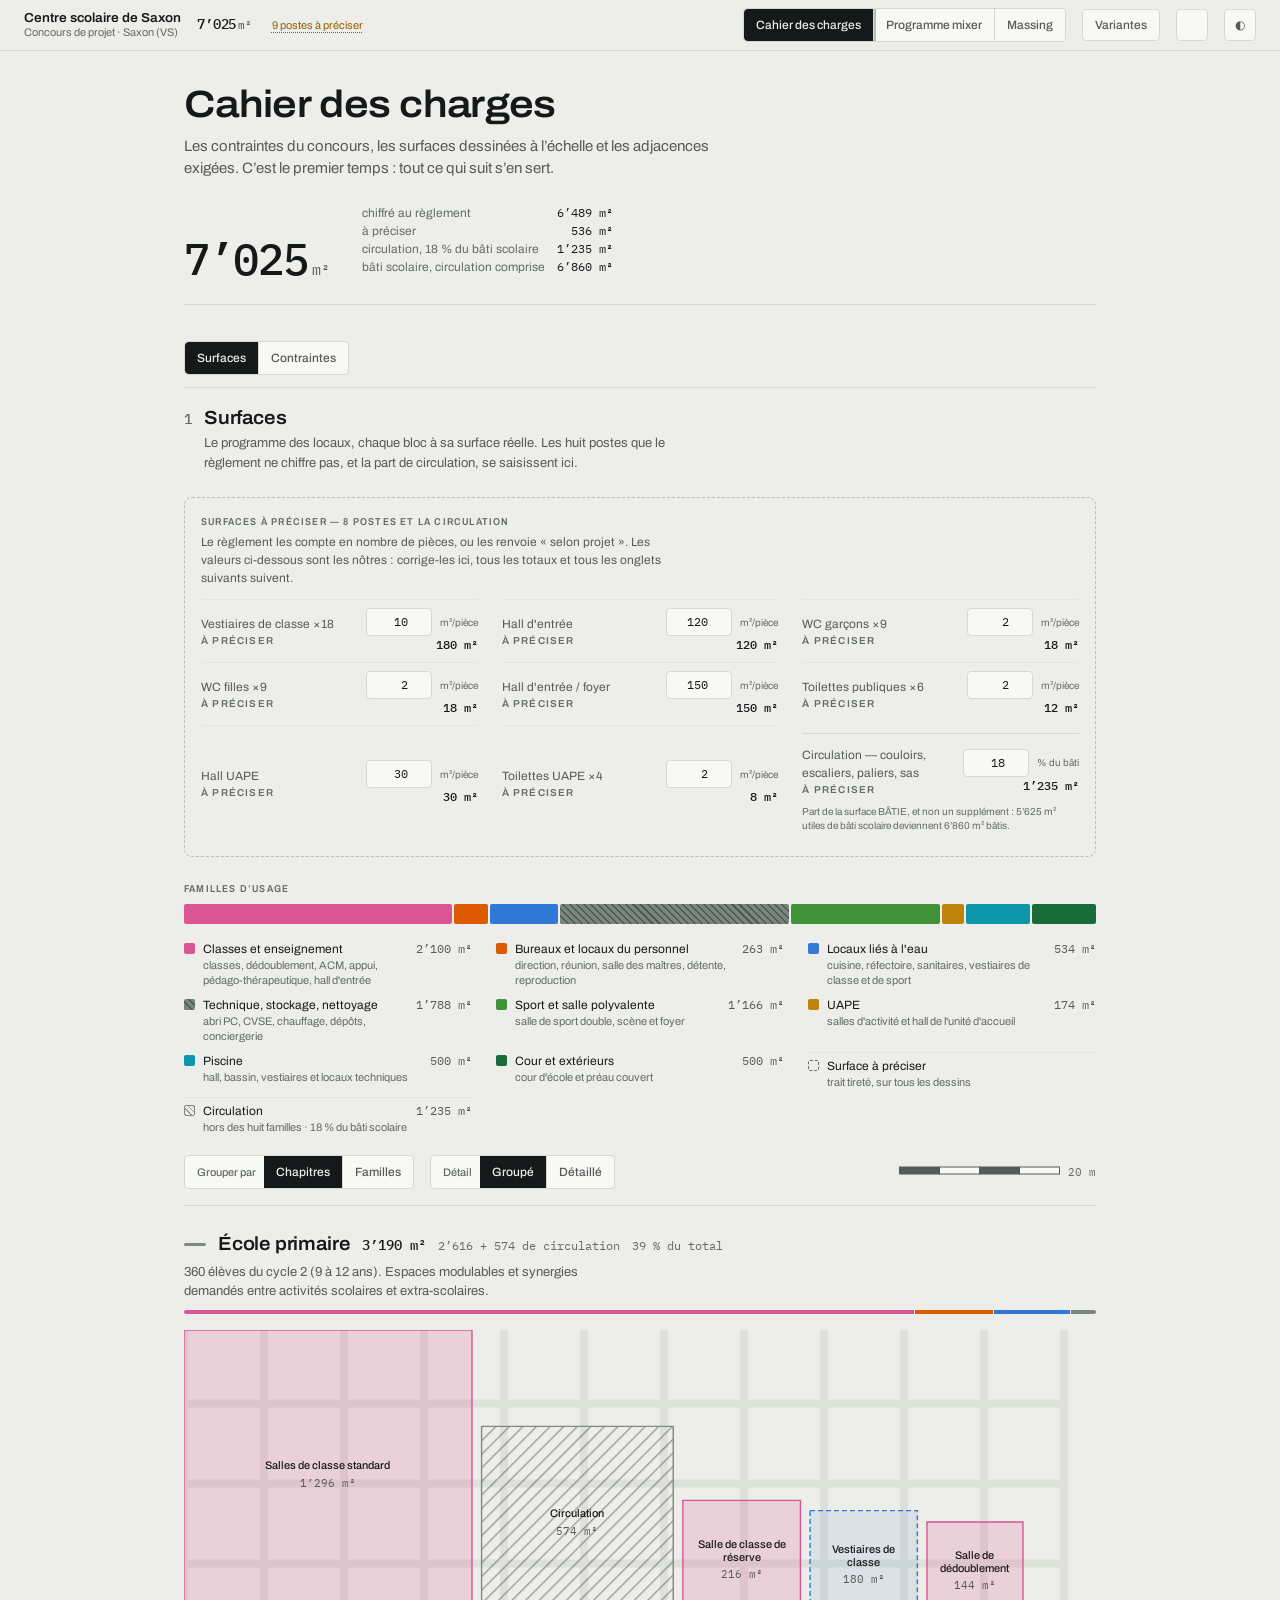
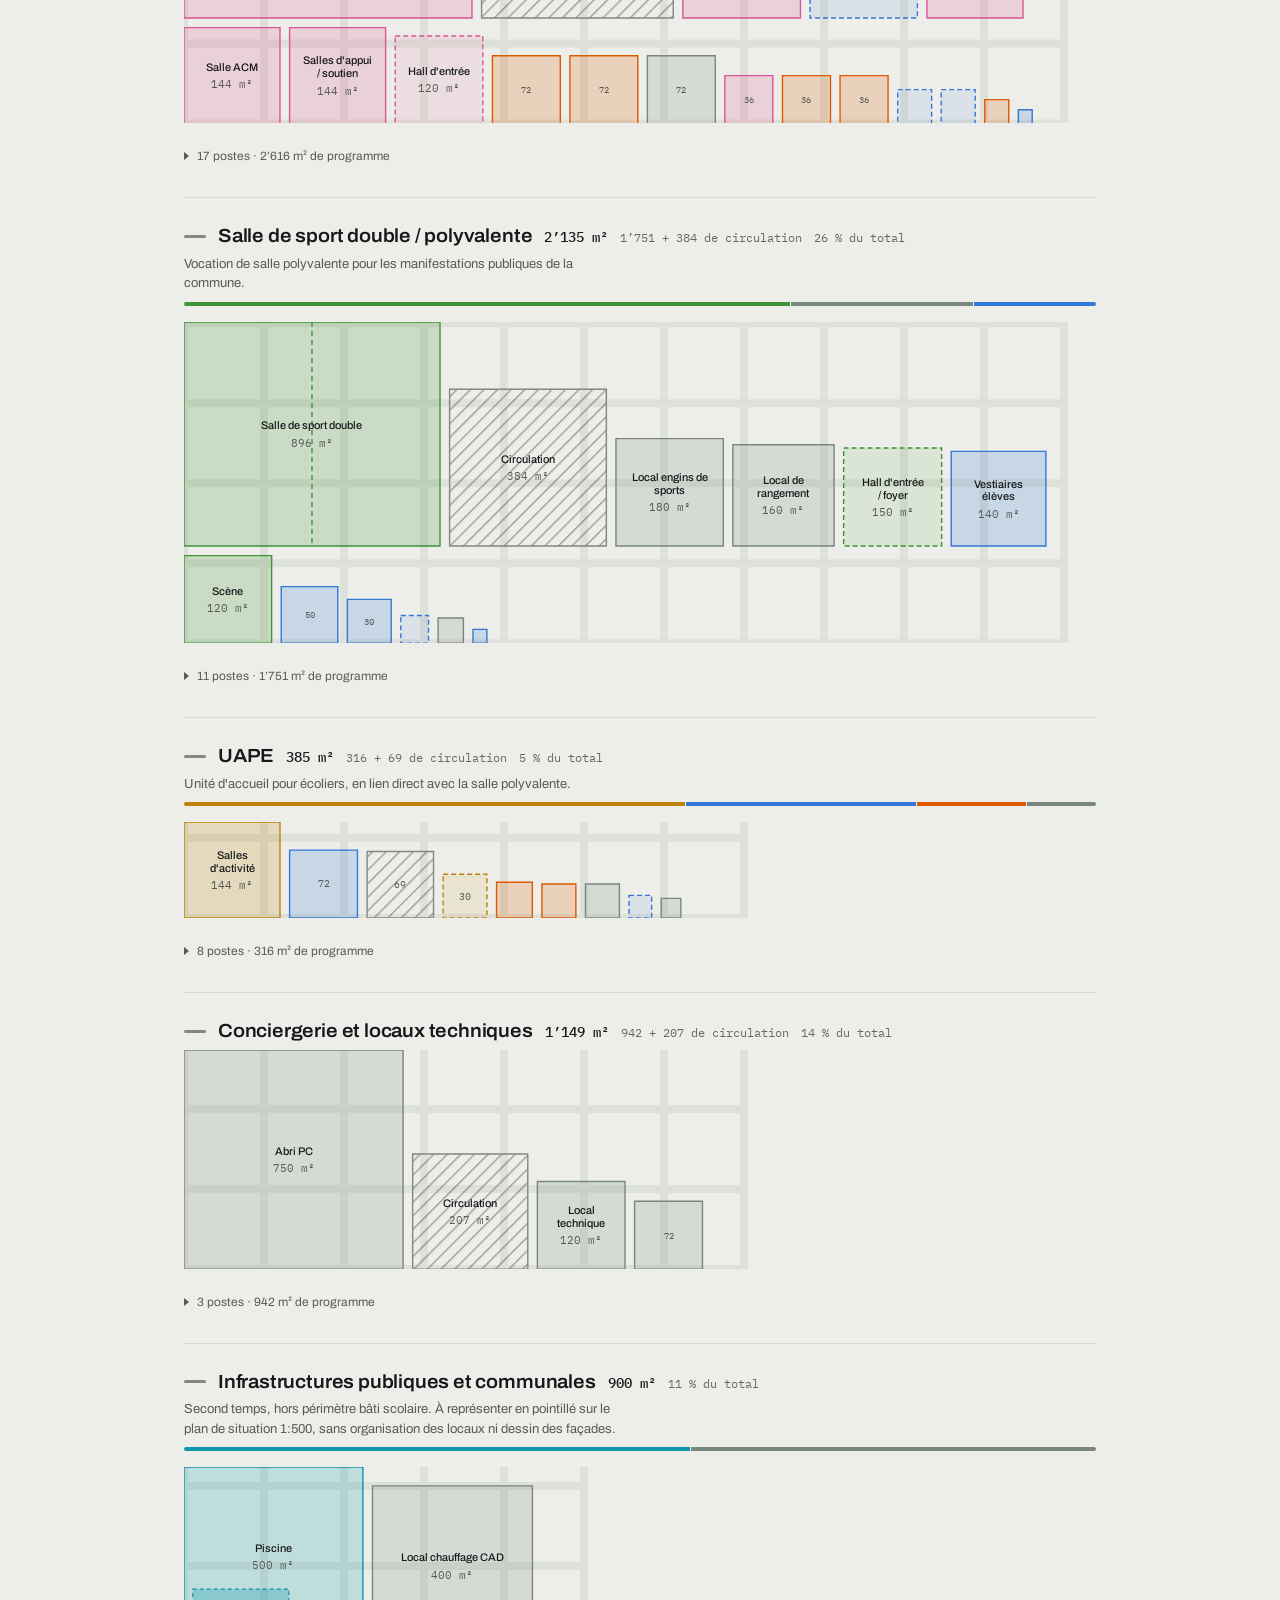
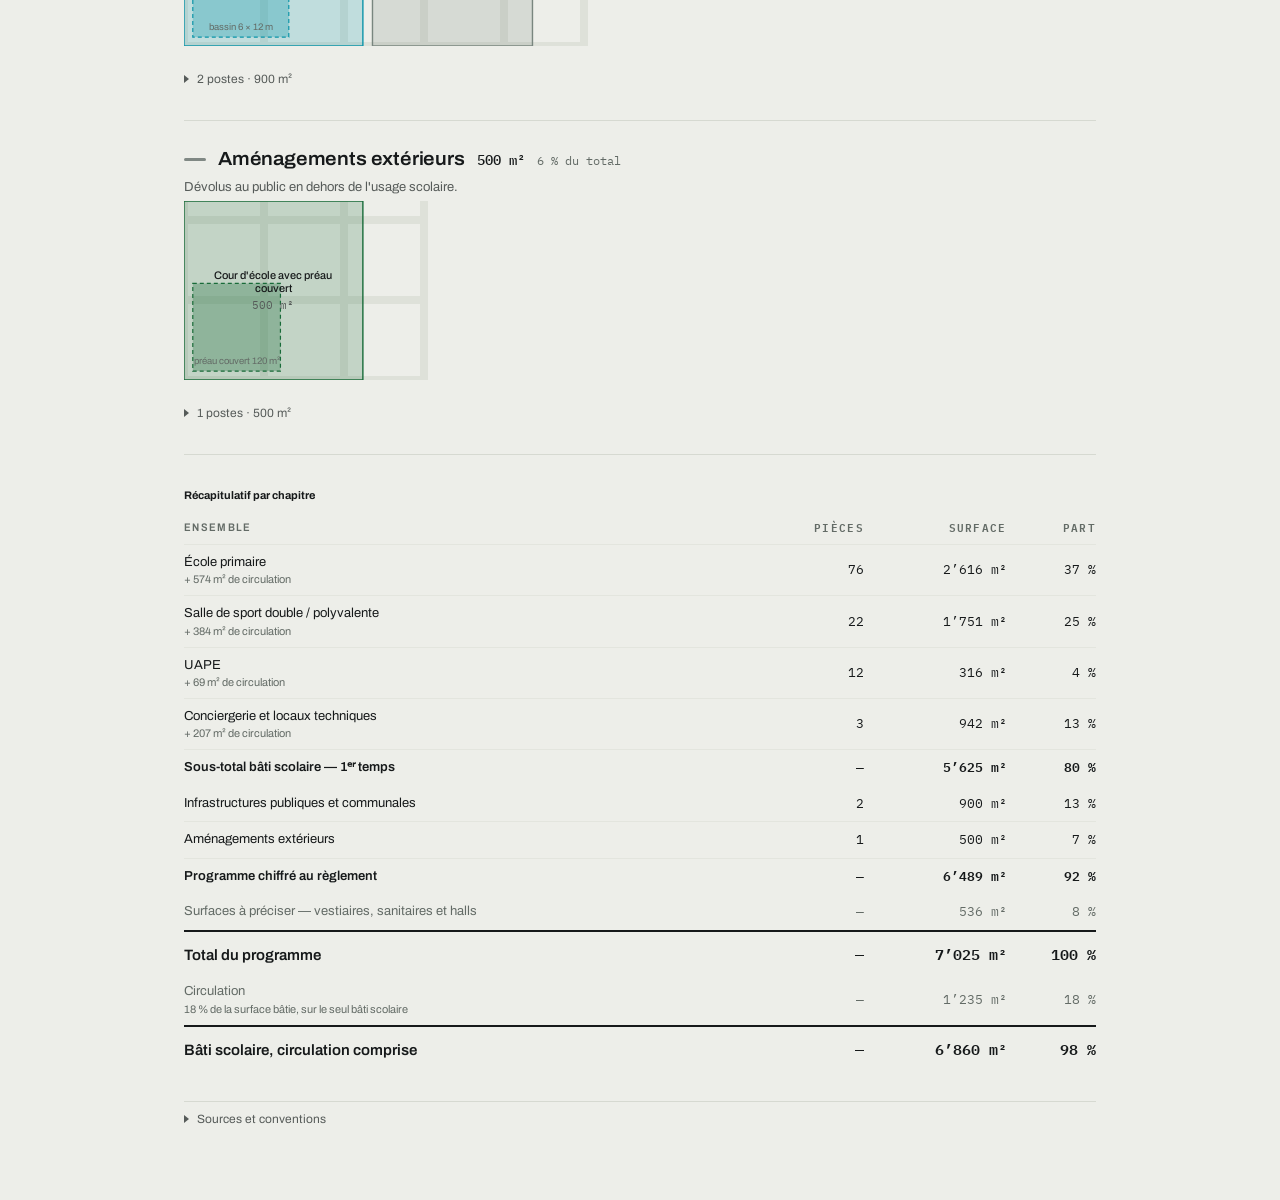
==== index.html @ 93efb471 "Profil, groupes multiples, et des cartes qui tiennent dans l'écran UN BADGE POUR LE COMPTE, à côté d" ====
<!doctype html>
<html lang="fr">
<head>
<meta charset="utf-8">
<meta name="viewport" content="width=device-width,initial-scale=1,viewport-fit=cover">
<title>Saxon — programme et répartition</title>
<link rel="preconnect" href="https://fonts.gstatic.com" crossorigin>
<link rel="stylesheet" href="https://fonts.googleapis.com/css2?family=Archivo:wdth,wght@62..125,400..700&family=IBM+Plex+Mono:wght@400;500&display=swap">
<link rel="stylesheet" href="styles/tokens.css">
<link rel="stylesheet" href="styles/base.css">
<link rel="stylesheet" href="styles/appbar.css">
<link rel="stylesheet" href="styles/controls.css">
<link rel="stylesheet" href="styles/program.css">
<link rel="stylesheet" href="styles/schema.css">
<link rel="stylesheet" href="styles/mixer.css">
<link rel="stylesheet" href="styles/massing.css">
<link rel="stylesheet" href="styles/doctrine.css">
<link rel="stylesheet" href="styles/variantes.css">
</head>
<body>
<a class="skip" href="#panels">Aller au contenu</a>

<!-- Chrome permanent : trois zones et rien d'autre. Tout le contenu éditorial
     (chapô, chiffre-clé, surfaces à préciser, légende, sources) est descendu
     dans l'onglet Programme, qui est le seul qu'il décrive. Il occupait
     auparavant ~900 px en tête de TOUS les onglets, soit la totalité d'un
     écran de portable : cliquer « Plan » ne montrait pas un pixel de plan. -->
<header class="appbar">
  <a class="appbar__brand" href="#programme">
    <b>Centre scolaire de Saxon</b>
    <span>Concours de projet · Saxon (VS)</span>
  </a>

  <p class="appbar__fig">
    <!-- Le total vivant. L'ancien chiffre-clé affichait 6'489 m², la part
         chiffrée au règlement — pas le total, qui est 7'025 m² et
         n'apparaissait qu'en fin de note, en petit. -->
    <span class="mono" id="barTot"></span>
    <button type="button" class="appbar__est" id="barEst"></button>
  </p>

  <nav class="btn-group appbar__tabs" id="tabs" role="tablist" aria-label="Vues">
    <button class="btn" type="button" id="tabProgramme" role="tab"
            aria-selected="true" aria-controls="panels">Cahier des charges</button>
    <!-- Le filet est la seule marque qui distingue les deux natures :
         à gauche on lit, à droite on compose. -->
    <button class="btn appbar__split" type="button" id="tabMixer" role="tab"
            aria-selected="false" aria-controls="panels" tabindex="-1">Programme mixer</button>
    <button class="btn" type="button" id="tabMassing" role="tab"
            aria-selected="false" aria-controls="panels" tabindex="-1">Massing</button>
  </nav>

  <!-- Les variantes ne sont PAS un onglet : les onglets sont la chronologie du
       concours, et une variante les traverse tous les trois. Elle vit donc à
       côté du compte, hors du groupe de destinations. -->
  <button class="btn appbar__var" type="button" id="varBtn"
          aria-expanded="false" aria-controls="vpanel">
    Variantes<span class="vb-cnt" hidden></span>
  </button>

  <button class="btn btn--icon appbar__prof" type="button" id="profBtn"
          aria-haspopup="dialog" aria-label="Se connecter" title="Se connecter"></button>

  <button class="btn btn--icon appbar__theme" type="button" id="themeBtn"
          title="Thème : automatique">
    <span aria-hidden="true" id="themeIcon">◐</span>
    <span class="vh" id="themeLabel">Thème : automatique</span>
  </button>
</header>

<main id="panels" role="tabpanel" aria-labelledby="tabProgramme" tabindex="-1"></main>

<div id="tip" role="status" aria-live="polite"></div>
<script type="module" src="src/main.js"></script>
</body>
</html>
---- styles/tokens.css ----
/* ============================================================================
   Tokens — source unique des valeurs de dessin de l'interface.
   Aucune valeur brute (couleur, espace, taille, rayon, ombre) ne doit être
   écrite ailleurs que dans ce fichier.

   Structure des thèmes, dans cet ordre, sans exception :
     1. `:root` nu          → la palette CLAIRE complète. Tout token naît ici.
     2. `prefers-color-scheme: dark` gardé par `:not([data-theme="light"])`
                            → redéfinit les tokens pour l'OS en sombre, tout en
                              laissant un choix clair explicite l'emporter.
     3. `:root[data-theme="dark"]` → redéfinit les mêmes, pour que la bascule
                              gagne aussi dans l'autre sens.
   Un token défini uniquement dans 2 ou 3 n'existe pas pour le visiteur qui n'a
   rien choisi : c'est le bug classique du thème illisible.
   ========================================================================= */

:root{
  color-scheme: light;

  /* --- surfaces et encres ------------------------------------------------ */
  --paper:#EDEEE9;          /* fond de page */
  --panel:#F8F8F5;          /* fond des panneaux, contrôles, canevas */
  --panel-veil:rgba(248,248,245,.82);  /* voile des libellés posés sur la toile 3D */
  --ink:#16191A;            /* texte principal — 15.2:1 */
  --ink-2:#565B59;          /* texte secondaire — 5.9:1 */
  --ink-3:#636B66;          /* texte atténué — 4.7:1. Était #8A908C, à 2.79:1 : le token
                               le plus utilisé de l'app ne passait AA sur aucun fond clair. */
  --ink-4:#808884;          /* NON TEXTUEL uniquement — 3.1:1 : filets, pastilles, états
                               désactivés. Séparer ce rôle du précédent est ce qui permet à
                               --ink-3 de devenir lisible sans se confondre avec --ink-2. */
  --rule:#D6D9D1;           /* filets et bordures */
  --rule-soft:#E3E5DE;      /* filets internes, séparateurs de liste */
  --rule-strong:#B9BEB4;    /* bordure au survol — était un token fantôme */
  --grid:#DEE1D9;           /* quadrillage du plan */

  /* --- couleurs sémantiques ---------------------------------------------
     Séparées des familles d'usage : un token de famille détourné en couleur
     d'état (l'ancien `--f-spo` pour « validé », `--f-eau` pour le focus) fait
     mentir la légende. Valeurs calculées pour ≥ 4.5:1 sur --paper ET --panel. */
  /* texte, icône et bordure posés sur --paper ou --panel : ≥ 4.5:1 sur les deux */
  --danger:#BA3E38;
  --warn:#955E00;
  --ok:#187A3B;
  --focus:#226BC0;
  /* aplats pleins (badge, pastille) : ils portent leur propre fond, donc une seule
     valeur sert les deux thèmes — blanc dessus à ≥ 4.5:1, détachement du fond ≥ 3:1 */
  --danger-fill:#C74B43;
  --warn-fill:#A4690C;
  --ok-fill:#298646;
  --focus-fill:#3077CD;
  --on-fill:#FFFFFF;

  /* --- couches du fond de plan du site ------------------------------------
     Elles emprutaient des tokens de famille d'usage : le vert « sport » servait
     à tracer une emprise et le gris « technique » le bâti existant, d'où trois
     sens pour un même vert dans le même onglet. */
  --site-perimetre:#6D3BD4;
  --site-emprise:#2E7D46;
  /* La masse en monochrome : blanc de maquette, dans les deux thèmes. Elle ne
     porte AUCUNE information — c'est le mode où l'on ne regarde que la forme,
     et une masse teintée laissait chercher ce que la teinte voulait dire. */
  --site-mono:#FFFFFF;

  /* --- familles d'usage --------------------------------------------------
     Huit familles. Chaque couleur passe ≥ 3:1 sur --panel dans les deux
     thèmes. `--f-tec` reste un neutre — en dessin d'architecture le technique
     se hachure — mais ne partage plus l'hex de --ink-3, qu'il copiait.
     Note : huit teintes catégorielles ne peuvent pas être distinguées deux à
     deux (28 paires, aucun ordre ne franchit le seuil). La couleur n'est donc
     jamais seule à porter l'identité : partout un libellé, une infobulle ou
     la hachure l'accompagne. */
  --f-cla:#DB5494;          /* classes et enseignement */
  --f-adm:#DD5A02;          /* bureaux et locaux du personnel */
  --f-eau:#3278D7;          /* locaux liés à l'eau */
  --f-tec:#79867F;          /* technique, stockage, nettoyage — hachuré */
  --f-spo:#3F9336;          /* sport et salle polyvalente */
  --f-uap:#BF830C;          /* UAPE — ocre et non jaune : un jaune vif ne peut
                               pas atteindre 3:1 sur un fond clair */
  --f-pis:#0D95A9;          /* piscine */
  --f-ext:#196B39;          /* cour et extérieurs */
  --fill-op:0.20;           /* opacité des aplats de famille */
  --hatch-ink:rgba(0,0,0,.34);          /* opacité de la hachure du technique */

  /* --- familles de caractères ---------------------------------------------
     La pile monospace était réécrite littéralement 43 fois dans le projet. */
  --sans:"Archivo","Helvetica Neue",Arial,sans-serif;
  --mono:"IBM Plex Mono",ui-monospace,SFMono-Regular,Menlo,monospace;

  /* --- échelle typographique --------------------------------------------
     Sept pas, là où le projet en comptait vingt-deux entre 9.5 et 54 px.
     Les pas numériques sont distincts : les chiffres portent l'information. */
  --t-3xs:10px;             /* sur-titres capitales, micro-libellés */
  --t-2xs:11px;             /* notes, unités, mentions */
  --t-xs:12px;              /* données denses, lignes de liste */
  --t-sm:13px;              /* taille de base de l'interface */
  --t-md:15px;              /* chapô, texte courant */
  --t-lg:19px;              /* titres de panneau */
  --t-xl:clamp(26px,4.6vw,38px);   /* titre de page */
  --t-num-sm:14px;          /* valeurs en ligne */
  --t-num-md:17px;          /* valeurs de tableau de bord */
  --t-num-lg:clamp(30px,6vw,44px); /* chiffre-clé */

  --lh-tight:1.15;
  --lh-snug:1.35;
  --lh-base:1.5;
  --lh-loose:1.65;
  --track-caps:.12em;       /* interlettrage des capitales */

  /* --- échelle d'espacement, base 4 -------------------------------------- */
  --s-1:4px;
  --s-2:8px;
  --s-3:12px;
  --s-4:16px;
  --s-5:24px;
  --s-6:32px;
  --s-7:48px;
  --s-8:64px;

  /* --- rayons ------------------------------------------------------------
     Trois pas par rôle, au lieu de 2/3/4 px employés indifféremment. */
  --r-sm:2px;               /* pastilles, marques, segments */
  --r-md:4px;               /* contrôles, champs */
  --r-lg:8px;               /* panneaux, surfaces flottantes */
  --r-full:999px;

  /* --- élévation ---------------------------------------------------------
     Dépensée par rôle : seule une surface qui flotte vraiment en reçoit. */
  --sh-1:0 1px 2px rgba(22,25,26,.06);
  --sh-2:0 8px 24px rgba(22,25,26,.12);

  /* --- contrôles ---------------------------------------------------------
     Une hauteur unique pour tous les boutons et champs : c'est elle qui met
     fin aux cinq variantes de bouton qui divergeaient de 1 à 2 px. */
  --ctl-h:32px;
  --ctl-pad:0 var(--s-3);
  --tap-min:24px;           /* cible tactile minimale (WCAG 2.2 AA, 2.5.8) */

  /* --- mouvement ---------------------------------------------------------- */
  --dur-1:.09s;
  --dur-2:.18s;
  --ease:cubic-bezier(.2,0,.2,1);

  /* --- trames ------------------------------------------------------------- */
  --z-props:5;              /* panneau de propriétés au-dessus du canevas */
  --z-tip:50;               /* infobulle */
}

@media (prefers-color-scheme: dark){
  :root:not([data-theme="light"]){
    color-scheme: dark;
    --paper:#0F1110;
    --panel:#181B1A;
    --panel-veil:rgba(24,27,26,.82);
    --ink:#EFF1ED;
    --ink-2:#A6ACA7;
    --ink-3:#8B928D;          /* était #7A817C, à 4.34:1 sur --panel */
    --ink-4:#6E756F;
    --rule:#2B302D;
    --rule-soft:#222624;
    --rule-strong:#414743;
    --grid:#242926;

    --danger:#D95B52;
    --warn:#B77610;
    --ok:#3B9555;
    --focus:#3D84DB;
    /* les aplats --*-fill ne changent pas : ils ne dépendent pas du fond de page */

    --site-perimetre:#9B7BE8;
    --site-emprise:#4C9A63;
    --f-cla:#D363A6;
    --f-adm:#DA6022;
    --f-eau:#4086DF;
    --f-tec:#8D9891;
    --f-spo:#51A349;
    --f-uap:#BF8900;
    --f-pis:#21A3BA;
    --f-ext:#46854A;
    --fill-op:0.28;
    --hatch-ink:rgba(0,0,0,.52);

    --sh-1:0 1px 2px rgba(0,0,0,.4);
    --sh-2:0 8px 24px rgba(0,0,0,.55);
  }
}

:root[data-theme="dark"]{
  color-scheme: dark;
  --paper:#0F1110;
  --panel:#181B1A;
  --panel-veil:rgba(24,27,26,.82);
  --ink:#EFF1ED;
  --ink-2:#A6ACA7;
  --ink-3:#8B928D;
  --ink-4:#6E756F;
  --rule:#2B302D;
  --rule-soft:#222624;
  --rule-strong:#414743;
  --grid:#242926;

  --danger:#D95B52;
  --warn:#B77610;
  --ok:#3B9555;
  --focus:#3D84DB;
  /* les aplats --*-fill ne changent pas : ils ne dépendent pas du fond de page */

  --site-perimetre:#9B7BE8;
  --site-emprise:#4C9A63;
  --f-cla:#D363A6;
  --f-adm:#DA6022;
  --f-eau:#4086DF;
  --f-tec:#8D9891;
  --f-spo:#51A349;
  --f-uap:#BF8900;
  --f-pis:#21A3BA;
  --f-ext:#46854A;
  --fill-op:0.28;
  --hatch-ink:rgba(0,0,0,.52);

  --sh-1:0 1px 2px rgba(0,0,0,.4);
  --sh-2:0 8px 24px rgba(0,0,0,.55);
}

/* Sur pointeur grossier, les contrôles atteignent la cible tactile. */
@media (pointer:coarse){
  :root{ --ctl-h:40px; --tap-min:40px; }
}
---- styles/base.css ----
*{box-sizing:border-box}

/* `hidden` doit gagner contre toute règle de composant.
   Sans ce `!important`, `.seg{display:inline-flex}` — une règle d'auteur, donc
   prioritaire sur la feuille du navigateur — écrasait `[hidden]{display:none}`,
   et l'attribut posé en JS n'avait aucun effet : le segment « Groupé / Détaillé »
   restait visible et cliquable sur les onglets où il ne gouverne rien. */
[hidden]{display:none!important}

body{
  background:var(--paper);
  color:var(--ink);
  font-family:var(--sans);
  line-height:var(--lh-base);
  -webkit-font-smoothing:antialiased;
  margin:0;
}

/* Un seul anneau de focus, déclaré une seule fois, pour tout ce qui est
   actionnable. `:where()` a une spécificité nulle : un composant peut encore
   ajuster l'offset sans lutter. L'offset NÉGATIF est le point — l'anneau se
   dessine à l'intérieur de la boîte, donc il survit aux cinq conteneurs en
   `overflow:hidden` qui le rognaient. */
:where(a,button,input,select,textarea,summary,[tabindex]):focus-visible{
  outline:2px solid var(--focus);
  outline-offset:-2px;
  border-radius:inherit;
}

.wrap{max-width:960px;margin:0 auto;padding-inline:var(--s-5);padding-block:var(--s-6) var(--s-8)}
.mono{font-family:var(--mono);font-variant-numeric:tabular-nums}

/* Étiquette de rang : le motif « capitales espacées » était réécrit douze fois
   avec cinq tailles et six interlettrages. C'est la seule signalétique qui dit
   « ici commence une section » — elle ne peut pas être instable. */
.label,.eyebrow{
  font-size:var(--t-3xs);font-weight:600;font-variation-settings:"wdth" 88;
  letter-spacing:var(--track-caps);text-transform:uppercase;color:var(--ink-3);
}
.label--lg,.eyebrow{font-size:var(--t-2xs)}

footer{margin-top:var(--s-6);font-size:var(--t-xs);color:var(--ink-2);line-height:var(--lh-loose)}
footer b{color:var(--ink);font-weight:500}

#tip{
  position:fixed;z-index:var(--z-tip);pointer-events:none;opacity:0;
  transform:translate(-50%,-100%);background:var(--ink);color:var(--paper);
  padding:var(--s-2) var(--s-3);border-radius:var(--r-md);max-width:250px;
  font-size:var(--t-xs);line-height:var(--lh-snug);
  transition:opacity var(--dur-1) linear;
}
#tip .t{font-weight:600;display:block;margin-bottom:2px}
#tip .m{font-family:var(--mono);font-size:var(--t-2xs);opacity:.78;display:block}

@media (prefers-reduced-motion:reduce){*{transition:none!important;animation:none!important}}
---- styles/appbar.css ----
/* ============================================================================
   Chrome permanent, et les DEUX gabarits.

   Le projet n'avait qu'un gabarit — une colonne de lecture de 960 px — dans
   lequel il rendait cinq choses de trois natures : deux vues de document, un
   schéma et deux éditeurs. Comme le gabarit était éditorial, l'en-tête faisait
   ~900 px, soit la hauteur d'un écran de portable : cliquer « Plan » ne montrait
   pas un pixel de plan, et l'outil devait sortir de la grille par un hack
   (`left:50%;transform:translateX(-50%)`) pour retrouver de la place.
   ========================================================================= */

.skip{
  position:absolute;left:var(--s-2);top:var(--s-2);z-index:100;
  transform:translateY(-200%);
  background:var(--ink);color:var(--paper);
  padding:var(--s-2) var(--s-3);border-radius:var(--r-md);font-size:var(--t-xs);
}
.skip:focus{transform:none}

/* lu par les lecteurs d'écran, invisible à l'œil */
.vh{
  position:absolute;width:1px;height:1px;margin:-1px;padding:0;overflow:hidden;
  clip-path:inset(50%);white-space:nowrap;border:0;
}

/* --- barre d'application ------------------------------------------------- */
.appbar{
  position:sticky;top:env(safe-area-inset-top,0px);z-index:40;
  display:flex;flex-wrap:wrap;align-items:center;gap:var(--s-3) var(--s-4);
  padding:var(--s-2) var(--s-5);
  background:var(--paper);border-bottom:1px solid var(--rule);
}
.appbar__brand{
  display:grid;text-decoration:none;color:inherit;line-height:var(--lh-tight);
}
.appbar__brand b{font-size:var(--t-sm);font-weight:600;font-variation-settings:"wdth" 104}
.appbar__brand span{font-size:var(--t-2xs);color:var(--ink-3)}

.appbar__fig{display:flex;align-items:baseline;gap:var(--s-3);margin:0}
.appbar__fig .mono{font-size:var(--t-num-sm);font-weight:500;letter-spacing:-.01em}
.appbar__fig .u{font-size:.78em;color:var(--ink-3);margin-left:.15em}
.appbar__est{
  appearance:none;background:none;border:0;padding:var(--s-1) var(--s-2);
  font:inherit;font-size:var(--t-2xs);color:var(--ink-3);
  cursor:pointer;border-radius:var(--r-sm);text-decoration:underline;
  text-decoration-style:dotted;text-underline-offset:3px;
}
.appbar__est:hover{color:var(--ink)}
.appbar__est[data-pending="true"]{color:var(--warn)}

.appbar__tabs{margin-left:auto}
/* La seule marque qui dise : à gauche on lit, à droite on compose. */
.appbar__split{box-shadow:inset 2px 0 0 var(--rule-strong)}
.appbar__theme{flex:none}

@media (max-width:760px){
  .appbar{padding-inline:var(--s-4);gap:var(--s-2) var(--s-3)}
  .appbar__tabs{order:3;margin-left:0;width:100%}
  .appbar__tabs .btn{flex:1 1 0;min-width:0}
  .appbar__theme{order:2;margin-left:auto}
}

/* --- les deux gabarits --------------------------------------------------- */
body[data-kind="doc"] #panels{
  display:block;max-width:960px;margin:0 auto;
  padding-inline:var(--s-5);padding-block:var(--s-6) var(--s-8);
}
/* Cadre plein : l'outil occupe la fenêtre au lieu de s'en échapper. */
body[data-kind="tool"] #panels{
  display:block;max-width:none;margin:0;
  padding-inline:var(--s-4);padding-block:var(--s-4) var(--s-5);
}
#panels:focus-visible{outline:none}

/* --- introduction de l'onglet Programme ---------------------------------- */
.intro{border-bottom:1px solid var(--rule);padding-bottom:var(--s-5)}
.intro__head h1{
  font-size:var(--t-xl);font-weight:600;font-variation-settings:"wdth" 112;
  letter-spacing:-.018em;line-height:var(--lh-tight);text-wrap:balance;margin:0;
}
.intro__lead{margin:var(--s-2) 0 0;max-width:62ch;color:var(--ink-2);font-size:var(--t-md)}

.intro__fig{display:flex;flex-wrap:wrap;align-items:flex-end;gap:var(--s-2) var(--s-6);margin-top:var(--s-5)}
.intro__big{
  margin:0;font-family:var(--mono);font-size:var(--t-num-lg);font-weight:500;
  letter-spacing:-.03em;line-height:.95;font-variant-numeric:tabular-nums;
}
.intro__big .u{font-size:.34em;letter-spacing:0;margin-left:.3em;color:var(--ink-2);font-weight:400}
.intro__break{
  display:grid;grid-template-columns:auto auto;gap:0 var(--s-3);margin:0 0 var(--s-1);
  font-size:var(--t-xs);
}
.intro__break dt{color:var(--ink-3)}
.intro__break dd{margin:0;font-family:var(--mono);font-variant-numeric:tabular-nums;text-align:right}

/* --- surfaces à préciser, saisissables sur place ------------------------- */
.vars{margin-top:var(--s-5);border:1px dashed var(--rule-strong);border-radius:var(--r-lg);padding:var(--s-4)}
.vars__head h2{margin:0}
.vars__note{margin:var(--s-1) 0 var(--s-3);font-size:var(--t-xs);color:var(--ink-2);max-width:70ch}
.vars__list{
  list-style:none;margin:0;padding:0;
  display:grid;grid-template-columns:repeat(auto-fill,minmax(268px,1fr));gap:0 var(--s-5);
}
.vars__list li{
  display:grid;grid-template-columns:1fr auto;align-items:center;gap:var(--s-1) var(--s-3);
  padding:var(--s-2) 0;border-top:1px solid var(--rule-soft);font-size:var(--t-xs);
}
.vars__name{color:var(--ink-2);min-width:0}
.vars__state{
  display:block;font-size:var(--t-3xs);text-transform:uppercase;
  letter-spacing:var(--track-caps);font-weight:600;color:var(--ink-3);
}
.vars__list li.is-set .vars__state{color:var(--ok)}
.vars__field{display:grid;grid-template-columns:auto auto;align-items:center;gap:0 var(--s-2);justify-items:end}
.vars__field input{
  width:5.5em;font:inherit;font-family:var(--mono);font-size:var(--t-xs);
  text-align:right;padding:var(--s-1) var(--s-2);
  border:1px solid var(--rule);border-radius:var(--r-md);
  background:var(--panel);color:var(--ink);min-height:var(--tap-min);
}
.vars__unit{font-size:var(--t-3xs);color:var(--ink-3)}
.vars__tot{grid-column:1/-1;font-family:var(--mono);font-weight:500;font-variant-numeric:tabular-nums}
.vars__msg{grid-column:1/-1;margin:0;font-size:var(--t-3xs);color:var(--danger);text-align:right}
.vars__list li.is-bad input{border-color:var(--danger)}

/* --- légende des familles ------------------------------------------------ */
.legend{margin-top:var(--s-5)}
.legend h2{margin:0 0 var(--s-2)}
.legend__track{display:flex;gap:2px;height:20px}
.legend__seg{border-radius:var(--r-sm);min-width:2px}
.legend__key{
  list-style:none;margin:var(--s-3) 0 0;padding:0;
  display:grid;grid-template-columns:repeat(auto-fill,minmax(212px,1fr));gap:0 var(--s-5);
}
.legend__key li{
  display:grid;grid-template-columns:11px 1fr auto;align-items:baseline;gap:0 var(--s-2);
  font-size:var(--t-xs);padding:var(--s-1) 0;
}
.legend__key .sw{width:11px;height:11px;border-radius:var(--r-sm);position:relative;top:1px}
.legend__key .sw--dashed{background:none;border:1px dashed var(--ink-3)}
.legend__lb{color:var(--ink)}
.legend__lb i{display:block;font-style:normal;font-size:var(--t-2xs);color:var(--ink-3);line-height:var(--lh-snug)}
.legend__vl{font-family:var(--mono);color:var(--ink-2);font-variant-numeric:tabular-nums}
.legend__extra{border-top:1px solid var(--rule-soft);margin-top:var(--s-1);padding-top:var(--s-2)}

/* Le technique est un neutre : en dessin d'architecture il se hachure, et la
   hachure est l'encodage secondaire qui le rend identifiable sans la couleur. Elle n'apparaissait pas : les mêmes éléments reçoivent
   un `style.background` RACCOURCI en inline, qui remet `background-image` à
   `none` avec la spécificité d'un style en ligne. Le JS ne pose plus que
   `backgroundColor`. */
.is-hatched{
  background-image:repeating-linear-gradient(45deg,
    var(--hatch-ink) 0 1.5px, transparent 1.5px 5px);
}

/* --- barre de vue -------------------------------------------------------- */
.viewbar{
  display:flex;flex-wrap:wrap;align-items:center;gap:var(--s-3) var(--s-4);
  padding-block:var(--s-4);border-bottom:1px solid var(--rule);
}
.viewbar .spacer{flex:1 1 var(--s-5)}

/* --- divulgation progressive --------------------------------------------
   Règle anti-accordéon : au plus un repli par panneau, et son résumé nomme ce
   qu'il contient au lieu de dire « en savoir plus ». */
.disclose{margin-top:var(--s-4)}
.disclose>summary{
  cursor:pointer;font-size:var(--t-xs);color:var(--ink-2);
  padding:var(--s-2) 0;list-style:none;display:flex;align-items:center;gap:var(--s-2);
  min-height:var(--tap-min);
}
.disclose>summary::-webkit-details-marker{display:none}
.disclose>summary::before{
  content:"";width:0;height:0;flex:none;
  border-left:5px solid currentColor;border-block:4px solid transparent;
  transition:transform var(--dur-2) var(--ease);
}
.disclose[open]>summary::before{transform:rotate(90deg) translateX(1px)}
.disclose>summary:hover{color:var(--ink)}
.disclose--sources{border-top:1px solid var(--rule);margin-top:var(--s-6)}
.disclose--sources p{
  margin:0 0 var(--s-3);font-size:var(--t-xs);color:var(--ink-2);
  line-height:var(--lh-loose);max-width:72ch;
}
.disclose--sources b{color:var(--ink);font-weight:500}

/* --- la circulation, neuvième ligne des surfaces à préciser --------------
   Elle n'est pas un local : elle ferme la liste, séparée par un filet, et dit
   son arithmétique sur place — c'est une part de la surface BÂTIE, et la
   confusion avec « un supplément de 18 % » valait 200 m². */
.vars__list li.vars__circ{
  grid-template-columns:1fr auto;
  border-top:1px solid var(--rule);margin-top:var(--s-2);padding-top:var(--s-3);
}
.vars__why{
  grid-column:1/-1;margin:var(--s-1) 0 0;
  font-size:var(--t-3xs);color:var(--ink-3);line-height:var(--lh-snug);
}
/* Elle n'a pas de couleur de famille parce qu'elle n'est aucun usage : sa
   pastille est un filet, pas un aplat. */
.legend__key .sw--circ{
  background:none;border:1px solid var(--ink-4);
  background-image:repeating-linear-gradient(45deg,
    var(--hatch-ink) 0 1px, transparent 1px 4px);
}
---- styles/controls.css ----
/* ============================================================================
   UN bouton, UN groupe de boutons.

   Le projet en comptait sept en concurrence pour le même rôle, et la divergence
   n'était jamais intentionnelle : `.seg` et `.zoomseg` étaient des conteneurs
   copiés mot pour mot, dont les boutons avaient dérivé d'un demi-pixel de taille
   et d'un pixel de padding — la preuve étant `.rangeseg button{font-size:12.5px}`,
   une sous-classe qui n'existait que pour annuler le 13px hérité de la copie.

   Les alias vers ces anciens sélecteurs ont disparu en même temps que les vues
   qui les posaient (Plan, Site). Il ne reste que le composant.
   ========================================================================= */

.btn{
  appearance:none;
  display:inline-flex;align-items:center;justify-content:center;gap:var(--s-2);
  min-height:var(--ctl-h);padding:var(--ctl-pad);
  font:inherit;font-size:var(--t-xs);font-weight:500;
  color:var(--ink-2);background:var(--panel);
  border:1px solid var(--rule);border-radius:var(--r-md);
  cursor:pointer;white-space:nowrap;
  transition:color var(--dur-1) var(--ease),border-color var(--dur-1) var(--ease);
}
.btn:hover{color:var(--ink);border-color:var(--rule-strong)}

/* Une seule action dominante par vue. */
.btn--primary{background:var(--ink);color:var(--paper);border-color:var(--ink)}
.btn--primary:hover{color:var(--paper);opacity:.88}

/* Pour les listes longues : le cadre disparaît, le bouton reste un bouton. */
.btn--quiet{
  appearance:none;background:none;border:1px solid transparent;
  font:inherit;color:var(--ink-2);cursor:pointer;border-radius:var(--r-sm);
}
.btn--quiet:hover{background:var(--rule-soft);color:var(--ink)}

.btn--icon{min-width:var(--ctl-h);padding-inline:var(--s-2)}

/* --- groupe de boutons -------------------------------------------------- */
/* PAS d'`overflow:hidden` ici. C'était la seule règle de tout le projet qui
   SUPPRIMAIT une fonctionnalité : à 390 px le cinquième onglet sortait du cadre,
   et comme la valeur était `hidden` et non `auto`, aucun geste ne pouvait le
   ramener. Un onglet sur cinq n'existait pas sur téléphone, à cause d'un coin
   arrondi fabriqué en rognant le conteneur. */
.btn-group{
  display:flex;align-items:stretch;
  background:var(--panel);border:1px solid var(--rule);border-radius:var(--r-md);
  overflow-x:auto;scrollbar-width:none;-webkit-overflow-scrolling:touch;
}
.btn-group::-webkit-scrollbar{display:none}
.btn-group>*{flex:0 0 auto}

/* Les boutons d'un groupe partagent un cadre : ils perdent le leur et ne gardent
   qu'un filet de séparation. Les coins sont arrondis par les enfants d'extrémité
   plutôt que par un rognage du parent. */
.btn-group .btn{border:0;border-radius:0;background:transparent}
.btn-group .btn+.btn{border-left:1px solid var(--rule)}
.btn-group>:first-child{border-start-start-radius:var(--r-md);border-end-start-radius:var(--r-md)}
.btn-group>:last-child{border-start-end-radius:var(--r-md);border-end-end-radius:var(--r-md)}

/* --- états, portés par ARIA et par rien d'autre -------------------------
   Déclarés EN DERNIER, à dessein : `.btn-group .btn{background:transparent}`
   a la même spécificité (0,2,0) qu'un sélecteur d'attribut, donc à égalité
   c'est l'ordre du fichier qui tranche. Placés plus haut, les états actifs
   perdaient leur fond et il ne restait qu'un texte couleur --paper sur fond
   transparent : le bouton sélectionné devenait invisible. */
.btn[aria-current="true"],.btn[aria-pressed="true"],.btn[aria-selected="true"],
.btn-group .btn[aria-current="true"],.btn-group .btn[aria-pressed="true"],
.btn-group .btn[aria-selected="true"]{
  background:var(--ink);color:var(--paper);border-color:var(--ink);
}
/* `opacity:.55` et pas .3/.35/.4 : à .35 un bouton désactivé tombait à 1,4:1
   et on ne pouvait plus lire ni son nom ni la raison de sa désactivation. */
.btn:disabled{opacity:.55;cursor:default}
.btn:disabled:hover{color:var(--ink-2);border-color:var(--rule)}

/* Étiquette d'un groupe. Sans capitales : « RANGER Chapitres Familles » se
   lisait comme trois boutons dont le premier crie. */
.segcap,.btn-group__label{
  display:inline-flex;align-items:center;
  font-size:var(--t-2xs);font-weight:500;color:var(--ink-3);
  padding-inline:var(--s-3) var(--s-2);white-space:nowrap;
}

.controls{
  display:flex;flex-wrap:wrap;align-items:center;gap:var(--s-3) var(--s-5);
  padding-block:var(--s-4);border-bottom:1px solid var(--rule);
}
.controls .spacer{flex:1 1 var(--s-5)}
.scalebar{display:flex;align-items:center;gap:var(--s-2)}
.scalebar svg{display:block}
.scalebar .cap{font-size:var(--t-2xs);color:var(--ink-3)}

/* --- pastilles de verdict -----------------------------------------------
   Elles portent un aplat plein, donc une seule valeur sert les deux thèmes.
   Jamais une couleur de famille d'usage : un token de famille détourné en
   token d'état fait mentir la légende. */
.chip{
  display:inline-block;font-style:normal;
  font-size:var(--t-3xs);font-weight:600;letter-spacing:.04em;
  color:var(--on-fill);border-radius:var(--r-sm);
  padding:1px var(--s-1);white-space:nowrap;
}
.chip--danger{background:var(--danger-fill)}
.chip--warn{background:var(--warn-fill)}
.chip--ok{background:var(--ok-fill)}

/* --- témoin d'enregistrement --------------------------------------------
   Le seul message d'échec de l'app était « non enregistré » : deux mots, sans
   cause ni remède, dans le même gris que « sauvegarde locale ». */
.savechip{font-size:var(--t-2xs);color:var(--ink-3);white-space:nowrap}
.savechip b{color:var(--ok);font-weight:400}
.savechip.is-bad{color:var(--danger);white-space:normal}
---- styles/program.css ----
/* --- panneaux du programme --- */
.panel{border-bottom:1px solid var(--rule);padding-block:var(--s-5)}
.panel--plain{border-bottom:0}
.panel-head{display:flex;flex-wrap:wrap;align-items:baseline;gap:var(--s-1) var(--s-3);margin-bottom:var(--s-1)}
.panel-rule{width:22px;height:3px;border-radius:var(--r-sm);align-self:center;background:var(--ink-4)}
.panel-head h1,.panel-head h2,.panel-head h3{
  font-size:var(--t-lg);font-weight:600;font-variation-settings:"wdth" 106;
  letter-spacing:-.01em;margin:0;
}
.panel-head .tot{font-family:var(--mono);font-size:var(--t-num-sm);font-weight:500;font-variant-numeric:tabular-nums}
.panel-head .pct{font-size:var(--t-xs);color:var(--ink-3);font-family:var(--mono)}
.panel-sub{font-size:var(--t-sm);color:var(--ink-2);margin:0 0 var(--s-1);max-width:64ch}
.mixbar{display:flex;gap:1px;height:4px;margin:var(--s-2) 0 var(--s-4);border-radius:var(--r-sm);overflow:hidden}
.mixbar i{display:block}

.diagram{width:100%;overflow:hidden}
.diagram svg{display:block;width:100%;height:auto}
g.blk{cursor:default}

/* --- liste des postes, repliée sous son décompte --- */
.schedule{
  list-style:none;margin:var(--s-3) 0 0;padding:0;
  display:grid;grid-template-columns:repeat(auto-fill,minmax(318px,1fr));gap:0 var(--s-6);
}
.schedule li{
  display:grid;grid-template-columns:10px 1fr auto auto;align-items:baseline;gap:0 var(--s-2);
  padding:var(--s-2) 0;border-top:1px solid var(--rule-soft);font-size:var(--t-sm);
}
.schedule .sw{width:10px;height:10px;border-radius:var(--r-sm);position:relative;top:1px}
.schedule .nm{min-width:0}
.schedule .nm b{font-weight:500}
.esttag{
  display:inline-block;font-size:var(--t-3xs);letter-spacing:.06em;text-transform:uppercase;
  font-weight:600;font-variation-settings:"wdth" 88;color:var(--ink-3);
  border:1px dashed var(--ink-4);border-radius:var(--r-sm);padding:0 var(--s-1);vertical-align:1px;
}
.schedule .note{display:block;font-size:var(--t-2xs);color:var(--ink-3);line-height:var(--lh-snug)}
.schedule .qty{font-family:var(--mono);font-size:var(--t-2xs);color:var(--ink-3);white-space:nowrap}
.schedule .val{font-family:var(--mono);font-size:var(--t-sm);font-variant-numeric:tabular-nums;white-space:nowrap}

.unpriced{
  margin-top:var(--s-3);padding-top:var(--s-3);border-top:1px dashed var(--rule);
  font-size:var(--t-xs);color:var(--ink-2);
}
.unpriced b{color:var(--ink);font-weight:500}
.unpriced .note{display:block;font-size:var(--t-2xs);color:var(--ink-3);margin-top:2px}

/* --- récapitulatif --- */
.totals{margin-top:var(--s-6)}
.totals h3{margin:0 0 var(--s-2)}
.totals table{width:100%;border-collapse:collapse;font-size:var(--t-sm)}
.totals th,.totals td{padding:var(--s-2) 0;text-align:left;border-bottom:1px solid var(--rule-soft);font-weight:400}
.totals td.n,.totals th.n{text-align:right;font-family:var(--mono);font-variant-numeric:tabular-nums}
.totals thead th{
  font-size:var(--t-2xs);letter-spacing:var(--track-caps);text-transform:uppercase;
  color:var(--ink-3);font-weight:600;font-variation-settings:"wdth" 88;
}
.totals tbody th{color:var(--ink)}
.totals tr.sum th,.totals tr.sum td{font-weight:600;border-top:1px solid var(--rule);border-bottom:none}
.totals tr.soft th,.totals tr.soft td{color:var(--ink-3)}
.totals tr.grand th,.totals tr.grand td{
  font-size:var(--t-md);font-weight:600;border-top:2px solid var(--ink);border-bottom:none;
  padding-top:var(--s-3);
}
.totals .sw{display:inline-block;width:10px;height:10px;border-radius:var(--r-sm);margin-right:var(--s-2)}

@media (max-width:560px){.schedule{grid-template-columns:1fr}}

/* --- rang de section ------------------------------------------------------
   L'onglet Programme se lit en trois temps — contraintes, surfaces, adjacences.
   Le numéro dit l'ordre ; sans lui, trois titres de même rang se lisent comme
   trois sujets sans lien, et la chronologie du concours disparaît. */
.secthead{
  display:flex;align-items:baseline;gap:var(--s-3);
  margin-top:var(--s-7);padding-top:var(--s-3);border-top:2px solid var(--ink);
}
.secthead__n{
  font-size:var(--t-num-sm);font-weight:500;color:var(--ink-3);
  font-variant-numeric:tabular-nums;
}
.secthead h2{
  margin:0;font-size:var(--t-lg);font-weight:600;
  font-variation-settings:"wdth" 106;letter-spacing:-.01em;
}
.secthead p{margin:2px 0 0;font-size:var(--t-sm);color:var(--ink-2);max-width:68ch}

/* --- contraintes du concours --------------------------------------------- */
.cons__grid{
  display:grid;grid-template-columns:repeat(auto-fill,minmax(296px,1fr));
  gap:var(--s-5);margin-top:var(--s-4);
}
.cons h3{margin:0 0 var(--s-2)}
.cons__dl{
  margin:0;display:grid;grid-template-columns:minmax(8ch,auto) minmax(0,1fr);
  gap:0 var(--s-3);font-size:var(--t-xs);
}
.cons__dl dt{
  color:var(--ink-2);padding:var(--s-2) 0;
  border-top:1px solid var(--rule-soft);align-self:start;
}
.cons__dl dd{
  margin:0;padding:var(--s-2) 0;text-align:right;color:var(--ink);
  border-top:1px solid var(--rule-soft);font-variant-numeric:tabular-nums;
}
/* La raison d'un chiffre vit sous le chiffre, jamais dans un `title` : un
   attribut de survol n'existe ni au doigt, ni au clavier, ni sur mobile. */
.cons__why{
  display:block;font-family:var(--sans);font-size:var(--t-3xs);
  color:var(--ink-3);line-height:var(--lh-snug);max-width:38ch;margin-left:auto;
}
.cons__tx{font-family:var(--sans)}
.cons__note{margin:var(--s-2) 0 0;font-size:var(--t-2xs);color:var(--ink-3);line-height:var(--lh-snug)}
.cons__qual{margin:0;padding-left:var(--s-4);font-size:var(--t-xs);color:var(--ink-2)}
.cons__qual li{margin-bottom:var(--s-1)}

/* Le sous-texte d'une ligne de récapitulatif : la circulation doit dire sur
   quoi elle porte, sinon on la croit calculée sur le total du programme. */
.totals__s{display:block;font-size:var(--t-2xs);color:var(--ink-3);line-height:var(--lh-snug)}

@media (max-width:560px){.cons__grid{grid-template-columns:1fr}}

/* --- volets de l'onglet Programme -----------------------------------------
   Le même groupe de boutons que le chrome, un cran plus bas. Il colle sous la
   barre d'application et porte le filet qui le sépare de ce qu'il gouverne :
   sans lui, en défilant, on ne savait plus dans quel volet on se trouvait. */
.subtabs-bar{position:sticky;top:0;z-index:1;margin:var(--s-5) 0 var(--s-4);
  padding:var(--s-3) 0;background:var(--paper);border-bottom:1px solid var(--rule)}
.subtabs{width:max-content;max-width:100%}
.subpanel:focus-visible{outline:none}
/* Le rang de section ouvre le volet : il n'a plus à s'en détacher comme quand
   trois d'entre eux se suivaient sur la même page, et son filet doublerait
   celui de la barre de volets, à deux pixels au-dessus. */
.subpanel>.secthead:first-child{margin-top:0;padding-top:0;border-top:0}
@media (max-width:620px){
  .subtabs{width:100%}
  .subtabs .btn{flex:1 1 0;min-width:0}
}
---- styles/schema.css ----
/* --- schéma fonctionnel --- */
.schema-wrap{overflow-x:auto;padding-bottom:6px}
.schema-wrap svg{display:block;min-width:840px;width:100%;height:auto}
.linkkey{display:flex;flex-wrap:wrap;gap:6px 24px;margin:2px 0 18px;font-size:12px;color:var(--ink-2)}
.linkkey span{display:inline-flex;align-items:center;gap:8px}
.linkkey svg{display:block;flex:none}
.links{list-style:none;margin:20px 0 0;padding:0;display:grid;grid-template-columns:repeat(auto-fill,minmax(330px,1fr));gap:0 30px}
.links li{display:grid;grid-template-columns:13px 1fr;gap:0 10px;padding:7px 0;border-top:1px solid var(--rule-soft);font-size:13px}
.links li .ic{padding-top:7px}
.links li b{font-weight:500}
.links li q{display:block;font-size:11.5px;color:var(--ink-3);font-style:italic;quotes:"«\00a0" "\00a0»"}
---- styles/mixer.css ----
/* ============================================================================
   ONGLET « PROGRAMME MIXER »

   Aucune valeur de dessin ici qui ne vienne de `tokens.css`. Les seules
   exceptions sont les dimensions posées EN LIGNE par le JS — la position et la
   taille de chaque bloc, la hauteur d'un canevas — qui sont des surfaces
   calculées à l'échelle et n'ont rien à faire dans une feuille de style.
   ========================================================================= */

.mix{position:relative}

.mix-bar{gap:var(--s-3) var(--s-4)}
.mix-seed{display:flex;align-items:center}
.mix-seed input{
  width:6.5em;font:inherit;font-family:var(--mono);font-size:var(--t-xs);
  padding:var(--s-1) var(--s-2);min-height:var(--ctl-h);
  border:1px solid var(--rule);border-radius:var(--r-md);
  background:var(--panel);color:var(--ink);
}
.mix-opt{
  display:inline-flex;align-items:center;gap:var(--s-2);
  font-size:var(--t-xs);color:var(--ink-2);cursor:pointer;min-height:var(--tap-min);
}

/* --- la grille : la pile, et son flanc ---------------------------------- */
.mix-grid{
  display:grid;grid-template-columns:minmax(0,1fr) 320px;
  gap:var(--s-5);align-items:start;margin-top:var(--s-4);
}
.mix-main{min-width:0}
.mix-side{
  position:sticky;top:calc(var(--ctl-h) + var(--s-6));
  display:grid;gap:var(--s-4);
  max-height:calc(100vh - var(--s-8));overflow-y:auto;
  border-left:1px solid var(--rule);padding-left:var(--s-4);
}
@media (max-width:1000px){
  .mix-grid{grid-template-columns:1fr}
  .mix-side{position:static;max-height:none;border-left:0;border-top:1px solid var(--rule);
            padding-left:0;padding-top:var(--s-4)}
}

/* --- le bandeau de chiffres --------------------------------------------- */
.mix-sum{
  display:flex;flex-wrap:wrap;gap:var(--s-3) var(--s-6);
  padding-bottom:var(--s-4);border-bottom:1px solid var(--rule);margin-bottom:var(--s-4);
}
.mix-fig{display:grid;gap:1px}
.mix-fig b{
  font-family:var(--mono);font-size:var(--t-num-md);font-weight:500;
  font-variant-numeric:tabular-nums;line-height:var(--lh-tight);
}
.mix-fig__l{font-size:var(--t-2xs);color:var(--ink-2)}
.mix-fig__s{font-size:var(--t-3xs);color:var(--ink-3)}

/* --- la pile -------------------------------------------------------------
   Le niveau le plus haut en tête, le rez en bas, les sous-sols dessous : c'est
   la convention de coupe. Une rangée horizontale disait l'inverse d'un endroit
   à l'autre de la même vue. */
.mix-stack{display:flex;flex-direction:column;gap:var(--s-3)}
.mix-ground{height:2px;background:var(--ink-4);margin-top:var(--s-1)}

.mix-fl{
  border:1px solid var(--rule);border-radius:var(--r-lg);
  background:var(--panel);overflow:hidden;
}
.mix-fl.is-drop{border-color:var(--focus);box-shadow:inset 0 0 0 1px var(--focus)}
.mix-fl__bar{
  display:flex;flex-wrap:wrap;align-items:center;gap:var(--s-2) var(--s-3);
  padding:var(--s-2) var(--s-3);border-bottom:1px solid var(--rule-soft);
}
.mix-fl__bar .spacer{flex:1 1 var(--s-4)}
.mix-fl__n{font-size:var(--t-sm);font-weight:600;font-variation-settings:"wdth" 104}
.mix-fl__plate{display:inline-flex;align-items:center;gap:var(--s-2)}
.mix-fl__plate input{
  width:5.5em;font:inherit;font-family:var(--mono);font-size:var(--t-xs);
  text-align:right;padding:var(--s-1) var(--s-2);min-height:var(--tap-min);
  border:1px solid var(--rule);border-radius:var(--r-md);
  background:var(--paper);color:var(--ink);
}
.mix-fl__u,.mix-fl__meta,.mix-fl__h{font-size:var(--t-2xs);color:var(--ink-3)}
/* La hauteur de niveau est une autre nature de chiffre que le décompte des
   pièces : un filet les sépare, sinon « 0 m² bâtis 3,25 m » se lit d'un trait. */
.mix-fl__h{padding-left:var(--s-3);border-left:1px solid var(--rule)}
.mix-fl__hors{margin-left:var(--s-2);color:var(--ink-4)}
.mix-fl__pct{font-size:var(--t-xs);color:var(--ink-2)}
.mix-fl__pct.is-over{color:var(--danger);font-weight:600}

/* --- le canevas d'un niveau --------------------------------------------- */
.mix-fl__canvas{position:relative;overflow:hidden;background:var(--paper)}
.mix-empty{
  position:absolute;inset:0;margin:0;display:flex;align-items:center;justify-content:center;
  font-size:var(--t-2xs);color:var(--ink-4);
}
/* La ligne de plateau et la bande de dépassement : on voit qu'un niveau déborde
   avant d'avoir lu le chiffre qui le dit. Elles passent AU-DESSUS des blocs —
   posées dessous, elles étaient intégralement recouvertes par le pavage, qui
   remplit son rectangle sans laisser un pixel. La bande ne porte pas d'aplat :
   elle se marque par ses deux bords, sinon elle effacerait ce qu'elle désigne. */
.mix-cap{
  position:absolute;left:0;right:0;height:0;z-index:3;
  border-top:1px dashed var(--danger);pointer-events:none;
}
.mix-cap span{
  position:absolute;right:var(--s-1);top:2px;
  font-size:var(--t-3xs);color:var(--danger);
  background:var(--panel-veil);padding:0 var(--s-1);border-radius:var(--r-sm);
}
.mix-over{
  position:absolute;left:0;right:0;z-index:2;pointer-events:none;
  box-shadow:inset 3px 0 0 var(--danger),inset -3px 0 0 var(--danger);
}

/* --- un bloc = une part de poste, à sa surface exacte -------------------- */
.mixblk{
  position:absolute;overflow:hidden;cursor:grab;touch-action:none;
  border:1px solid var(--ink);border-radius:var(--r-sm);
  padding:2px var(--s-1);
  display:flex;flex-direction:column;justify-content:center;
  font-size:var(--t-3xs);line-height:var(--lh-tight);color:var(--ink);
}
.mixblk b{
  font-weight:600;font-size:var(--t-3xs);
  overflow:hidden;text-overflow:ellipsis;white-space:nowrap;
  mix-blend-mode:normal;
}
.mixblk__a{font-family:var(--mono);font-size:var(--t-3xs);opacity:.82}
.mixblk.is-tiny b,.mixblk.is-tiny .mixblk__a{display:none}
/* Le nom est la PRISE DU BLOC ENTIER ; sous lui, les cellules sont les prises
   des pièces. Deux prises distinctes valent mieux qu'un modificateur à
   retenir : on tire le nom pour emmener les dix-huit salles, une cellule pour
   n'en détacher qu'une. */
.mixblk__lb{flex:0 0 auto;min-height:0}
/* Bloc ouvert, le nom et les m² tiennent sur UNE ligne : chaque ligne reprise
   au titre est une rangée de cellules rendue visible. */
.mixblk.has-pcs .mixblk__lb{
  display:flex;gap:var(--s-1);align-items:baseline;justify-content:space-between;
}
.mixblk.has-pcs .mixblk__lb b{min-width:0}
.mixblk.has-pcs{justify-content:flex-start;gap:2px}
/* Le bloc N'EST PAS une boîte contenant des boîtes : c'est une surface DIVISÉE.
   Les pièces étaient dessinées en petits rectangles cernés, posés dans le bloc
   avec un jour entre eux — on lisait dix-huit objets rangés là, au lieu d'un
   poste découpé. Le trait tireté est le trait de division du plan : il sépare
   sans clore. La trame va donc d'un bord à l'autre du bloc, ses lignes de
   rive tombant exactement sur le cadre qui la borde — d'où les marges
   négatives, que `overflow:hidden` rattrape. */
.mixblk__pcs{
  flex:1 1 auto;min-height:0;display:grid;gap:0;
  grid-auto-rows:1fr;align-content:stretch;
  margin-inline:calc(-1 * var(--s-1));margin-bottom:-2px;
}
/* Une cellule = une pièce, à la surface unitaire du poste. Elle ne porte que
   ses deux traits de refend : celui de droite et celui du bas. Les quatre côtés
   auraient doublé chaque séparation, et le tireté d'une surface « à préciser »
   — même trait, autre sens — s'y serait perdu. */
.mixpc{
  border-right:1px dashed color-mix(in srgb, currentColor 50%, transparent);
  border-bottom:1px dashed color-mix(in srgb, currentColor 50%, transparent);
  cursor:grab;touch-action:none;
}
.mixpc:hover{background:color-mix(in srgb, var(--ink) 14%, transparent)}
/* Une surface à préciser porte le trait tireté, partout, sur tous les dessins. */
.mixblk.is-est{border-style:dashed}
.mixblk.is-sel{outline:2px solid var(--focus);outline-offset:-2px}
.mixblk.is-dragging{opacity:.4}
.mixblk:hover{border-width:2px}

.mix-ghost{
  position:fixed;z-index:var(--z-tip);pointer-events:none;
  background:var(--ink);color:var(--paper);
  padding:var(--s-1) var(--s-2);border-radius:var(--r-md);
  font-size:var(--t-2xs);box-shadow:var(--sh-2);
}

/* --- modifier la pile ---------------------------------------------------- */
.mix-edit{margin-top:var(--s-3)}
.mix-edit__row{display:flex;flex-wrap:wrap;gap:var(--s-2)}
.mix-act{
  flex-direction:column;align-items:flex-start;gap:0;
  height:auto;padding-block:var(--s-2);text-align:left;white-space:normal;
}
.mix-why{font-size:var(--t-3xs);color:var(--ink-3);font-weight:400;line-height:var(--lh-snug)}

/* --- le flanc : circulation, contrôle, bac ------------------------------- */
.mix-circ{
  border:1px dashed var(--rule-strong);border-radius:var(--r-lg);padding:var(--s-3);
}
.mix-circ h3{margin:0 0 var(--s-1)}
.mix-circ__v{
  margin:0;font-family:var(--mono);font-size:var(--t-num-md);font-weight:500;
  font-variant-numeric:tabular-nums;
}
.mix-circ__v .u{font-size:var(--t-2xs);color:var(--ink-3);margin-left:var(--s-2);font-weight:400}
.mix-circ__n{margin:var(--s-1) 0 var(--s-2);font-size:var(--t-2xs);color:var(--ink-2)}
.mix-circ__go{font-size:var(--t-2xs);padding:var(--s-1) var(--s-2);min-height:var(--tap-min)}

.mix-issues__hd,.mix-tray__hd{
  display:flex;flex-wrap:wrap;align-items:baseline;gap:var(--s-2);margin-bottom:var(--s-2);
}
.mix-issues__hd h3,.mix-tray__hd h3{margin:0}
.mix-tray__hd .mono{font-size:var(--t-2xs);color:var(--ink-3)}
.mix-ok{margin:0;font-size:var(--t-2xs);color:var(--ok)}

.mix-list{margin:0;padding:0;list-style:none;display:grid;gap:var(--s-2)}
.mix-list li{
  /* La pastille et le texte sont désormais DANS le bouton, qui porte ses deux
     colonnes : laissée en grille, la ligne envoyait le panneau déplié dans la
     deuxième colonne, sur trois caractères de large. */
  font-size:var(--t-2xs);color:var(--ink-2);line-height:var(--lh-snug);
}
.mix-list li i{
  font-style:normal;font-family:var(--mono);font-size:var(--t-3xs);
  padding:1px var(--s-1);border-radius:var(--r-sm);white-space:nowrap;
}
.mix-list li.e i{background:var(--danger-fill);color:var(--on-fill)}
.mix-list li.w i{background:var(--rule-soft);color:var(--ink-3);border:1px solid var(--rule)}
.mix-list li span{color:var(--ink-3)}

.mix-tray.is-drop{outline:2px solid var(--focus);outline-offset:var(--s-2);border-radius:var(--r-md)}
.mix-cat{margin-bottom:var(--s-3)}
.mix-cat__h{
  display:flex;justify-content:space-between;gap:var(--s-2);
  font-size:var(--t-3xs);color:var(--ink-3);
  padding-bottom:2px;border-bottom:1px solid var(--rule-soft);margin-bottom:var(--s-2);
}
.mix-chips{display:flex;flex-wrap:wrap;gap:var(--s-1)}
.mixchip{
  appearance:none;display:inline-flex;align-items:center;gap:var(--s-1);
  font:inherit;font-size:var(--t-3xs);color:var(--ink-2);
  background:var(--panel);border:1px solid var(--rule);border-radius:var(--r-md);
  padding:var(--s-1) var(--s-2);min-height:var(--tap-min);
  cursor:grab;touch-action:none;
}
.mixchip:hover{color:var(--ink);border-color:var(--rule-strong)}
.mixchip .sw{width:9px;height:9px;border-radius:var(--r-sm);flex:none}
.mixchip .mono{color:var(--ink-3)}
.mixchip.is-dragging{opacity:.4}
.mix-tray__note{
  margin:var(--s-3) 0 0;padding-top:var(--s-2);border-top:1px dashed var(--rule);
  font-size:var(--t-3xs);color:var(--ink-3);line-height:var(--lh-snug);
}
.mix-tray__note b{color:var(--ink-2);font-weight:500}
.mix-tray__note span{display:block;margin-top:2px}

/* Le filet qui sépare l'enveloppe scolaire de ce qui est posé au terrain sans
   peser sur le plateau : cour, piscine, chauffage à distance. */
.mix-hors{
  position:absolute;left:0;right:0;height:0;z-index:3;
  border-top:1px solid var(--ink-4);pointer-events:none;
}
.mix-hors span{
  position:absolute;left:var(--s-1);top:2px;
  font-size:var(--t-3xs);color:var(--ink-3);
  background:var(--panel-veil);padding:0 var(--s-1);border-radius:var(--r-sm);
}


/* --- un écart se clique, et propose son remède -----------------------------
   La liste ne faisait que dire. Chaque ligne est maintenant une commande : elle
   s'ouvre sur le geste qui résoudrait l'écart, ou sur « laisser comme ça » —
   une décision de projet, qui mérite d'être prise et non subie. */
.mix-iss{
  display:grid;grid-template-columns:auto 1fr;gap:var(--s-2);align-items:baseline;
  width:100%;text-align:left;padding:var(--s-1) var(--s-2) var(--s-1) 0;
  background:none;border:0;border-radius:var(--r-sm);cursor:pointer;
  font:inherit;color:inherit;
}
.mix-iss:hover{background:var(--rule-soft)}
.mix-list li.is-open{background:var(--rule-soft);border-radius:var(--r-md);padding:var(--s-1)}
.mix-list li.is-open .mix-iss:hover{background:none}
.mix-list li.ok{opacity:.72}
.mix-list li.ok i{background:none;border:1px dashed var(--rule-strong);color:var(--ink-3)}
.mix-iss__p{display:grid;gap:var(--s-2);padding:var(--s-2) var(--s-2) var(--s-1)}
.mix-iss__w{margin:0;font-size:var(--t-3xs);color:var(--ink-3);line-height:var(--lh-snug)}
.mix-issues__hd--soft{margin-top:var(--s-4)}
.chip--soft{background:var(--rule);color:var(--ink-2)}
.mix-reprendre{margin-left:auto}

/* --- ajouter un niveau, là où il apparaîtra --------------------------------
   Un rang discret en tête et au pied de la pile : le geste est au bord qu'il
   prolonge, et non dans une barre d'outils à quatre cents pixels de là. */
.mix-add{display:flex;justify-content:center;padding:var(--s-2) 0}
.mix-add__b{border-style:dashed;color:var(--ink-3)}
.mix-add__b:hover{color:var(--ink);border-style:solid}

/* La corbeille d'un niveau : sur le niveau, jamais ailleurs. */
.mix-fl__del{margin-left:var(--s-2);color:var(--ink-3);font-size:var(--t-md);line-height:1}
.mix-fl__del:hover{color:var(--danger);border-color:var(--danger)}

/* --- ce que l'écart ouvert désigne -----------------------------------------
   Le niveau visé prend le filet de l'écart, les pièces en cause le portent.
   Lire un conflit et devoir ensuite chercher ses coupables dans la pile, c'est
   tout le travail laissé à faire. */
.mix-fl.is-flagged{outline:2px solid var(--warn);outline-offset:3px;border-radius:var(--r-md)}
.mix-fl.is-flagged.is-e{outline-color:var(--danger)}
.mixblk.is-flag{outline:2px solid var(--warn);outline-offset:-2px;z-index:2}
.mixblk.is-flag.is-e{outline-color:var(--danger)}
.mixblk.is-flag b{color:var(--ink)}
.mix-fl__del svg{display:block}

/* La circulation, dessinée à l'échelle sous les locaux du niveau. Hachurée et
   sans couleur de famille : elle n'est d'aucune famille, et c'est exactement
   ainsi qu'elle se lit au volet Surfaces. Le niveau ne montrait que ses
   locaux — mille deux cents mètres carrés de couloirs manquaient au dessin
   alors qu'ils étaient comptés dans le pourcentage écrit à côté. */
.mix-circband{
  position:absolute;left:0;right:0;z-index:1;
  border-block:1px solid var(--ink-4);
}
.mix-circband span{
  position:absolute;left:var(--s-1);top:2px;
  font-size:var(--t-3xs);color:var(--ink-3);
  background:var(--panel-veil);padding:0 var(--s-1);border-radius:var(--r-sm);
}
/* L'addition du niveau : utile + circulation = bâti. */
.mix-fl__circ{color:var(--ink-3);padding-inline:var(--s-1)}
---- styles/massing.css ----
/* ============================================================================
   L'ONGLET MASSING

   Deux vues côte à côte — le plan et le volume — et un rail de commandes à
   gauche. La disposition est celle du mixer : ce qui agit sur l'ENSEMBLE est
   rangé sur un bord, ce qu'on regarde tient tout le reste.

   Aucune valeur de dessin ici qui ne vienne de `tokens.css`. Les couleurs de
   famille des volumes sont posées en ligne par le JS parce qu'elles sortent du
   programme, comme dans le mixer ; le trait, lui, est au style.
   ========================================================================= */
.mass{ padding-block: var(--s-4) var(--s-6); }
.mass-grid{
  display:grid; gap:var(--s-5);
  grid-template-columns: minmax(280px, 340px) minmax(0, 1fr);
  align-items:start;
}
@media (max-width: 960px){
  .mass-grid{ grid-template-columns: minmax(0,1fr); }
  /* En une seule colonne, le rail n'a plus de raison de défiler tout seul :
     un ascenseur dans un ascenseur ne se manœuvre pas au doigt. */
  .mass-rail{ max-height:none; overflow:visible; padding-right:0; }
}

/* --- le rail ------------------------------------------------------------- */
.mass-rail{
  display:flex; flex-direction:column; gap:var(--s-5);
  max-height: calc(100vh - 120px); overflow:auto;
  padding-right: var(--s-2);
}
.mass-bloc{ border-top:1px solid var(--rule); padding-top:var(--s-3); }
.mass-bloc:first-child{ border-top:0; padding-top:0; }
.mass-bloc__h{
  display:flex; align-items:baseline; gap:var(--s-2);
  margin-bottom:var(--s-2);
}
.mass-bloc__h .chip{ margin-left:auto; }
.mass-note{
  margin:var(--s-2) 0 0; font-size:var(--t-2xs); line-height:var(--lh-normal);
  color:var(--ink-3);
}
.mass-deux{ display:grid; grid-template-columns:1fr 1fr; gap:var(--s-2); }
.mass-deux .btn{ width:100%; }

/* Les partis : une grille de boutons plutôt qu'une liste déroulante. On les
   compare du regard, et l'on voit d'un coup combien il y en a. */
.mass-partis{ display:flex; flex-wrap:wrap; gap:var(--s-1); }
.mass-partis .btn{ font-size:var(--t-3xs); padding-inline:var(--s-2); }
.mass-etages{ display:flex; flex-wrap:wrap; gap:var(--s-1); margin-top:var(--s-2); }
.mass-etages .btn{ font-size:var(--t-3xs); padding-inline:var(--s-2); }

/* Un réglage porte son CHIFFRE : un curseur sans valeur ne se règle pas, il se
   tâtonne. */
.mass-par{
  display:flex; align-items:center; gap:var(--s-2); margin-top:var(--s-2);
  font-size:var(--t-2xs);
}
.mass-par__n{ flex:1 1 auto; color:var(--ink-2); }
.mass-par input{
  width:5.5em; height:var(--ctl-h); text-align:right;
  background:var(--panel); color:var(--ink);
  border:1px solid var(--rule); border-radius:var(--r-sm);
  padding-inline:var(--s-2); font-size:var(--t-xs);
}
.mass-par__u{ width:1.6em; color:var(--ink-3); font-size:var(--t-3xs); }
/* Un curseur porte son CHIFFRE et ses deux bornes : sans elles on ne sait pas
   ce qu'on règle, et sans lui on tâtonne. */
.mass-cur{ display:block; margin-top:var(--s-3); font-size:var(--t-2xs); }
.mass-cur__h{ display:flex; align-items:baseline; gap:var(--s-2); }
.mass-cur__h .mono{ margin-left:auto; color:var(--ink); font-size:var(--t-xs); }
.mass-cur input[type="range"]{ width:100%; margin-top:2px; accent-color:var(--focus); }
.mass-cur__p{
  display:flex; justify-content:space-between; gap:var(--s-2);
  font-size:var(--t-3xs); color:var(--ink-3);
}
.mass-sous{ margin:var(--s-4) 0 var(--s-2); }
.mass-bloc__h--soft{ margin-top:var(--s-3); }
.mass-bloc__h--soft .btn{ margin-left:auto; }
.mass-sel__l{ margin:0; font-size:var(--t-2xs); color:var(--ink-2); }

/* Le bilan : demandé, posé, écart. Trois colonnes de chiffres alignés — c'est
   la question à laquelle l'outil doit répondre à tout moment. */
.mass-bil{ width:100%; border-collapse:collapse; font-size:var(--t-3xs); }
.mass-bil th{
  text-align:right; font-weight:600; color:var(--ink-3);
  padding:2px 0; border-bottom:1px solid var(--rule);
  letter-spacing:var(--track-caps); text-transform:uppercase;
}
.mass-bil th:first-child, .mass-bil td:first-child{ text-align:left; }
.mass-bil td{ text-align:right; padding:2px 0; border-bottom:1px solid var(--rule-soft); }
.mass-bil__e{ color:var(--ink-3); }
.mass-bil__e.is-off{ color:var(--warn); font-weight:600; }

/* Les alertes : trois niveaux, et la frontière entre eux se lit à la pastille. */
.mass-al{ list-style:none; margin:0; padding:0; display:grid; gap:2px; }
.mass-al__b{
  display:block; width:100%; text-align:left; cursor:pointer;
  background:none; border:0; border-radius:var(--r-sm);
  padding:var(--s-1) var(--s-2);
  font:inherit; font-size:var(--t-2xs); line-height:var(--lh-normal); color:var(--ink-2);
}
.mass-al__b:hover{ background:var(--rule-soft); }
.mass-al__i.is-open > .mass-al__b{ background:var(--rule-soft); }

/* Le panneau d'une alerte : ce qui la résoudrait, et « laisser comme ça ». Les
   deux se présentent de la même façon, parce qu'assumer un écart est une
   décision de projet et non un renoncement. */
.mass-al__p{
  margin:2px 0 var(--s-2) var(--s-2);
  padding-left:var(--s-2); border-left:2px solid var(--rule);
  display:grid; gap:2px;
}
.mass-al__w{
  margin:0 0 var(--s-1); font-size:var(--t-3xs); line-height:var(--lh-normal);
  color:var(--ink-3);
}
.mass-act{
  display:block; width:100%; text-align:left; height:auto;
  padding:var(--s-1) var(--s-2); font-size:var(--t-2xs);
}
.mass-why{
  display:block; margin-top:1px;
  font-size:var(--t-3xs); font-weight:400; color:var(--ink-3);
  white-space:normal;
}
.mass-al__b .chip{ margin-right:var(--s-2); vertical-align:1px; }
.mass-al__r{ color:var(--ink-3); font-size:var(--t-3xs); }

/* --- les deux vues ------------------------------------------------------- */
.mass-vues{ display:grid; gap:var(--s-4); }
@media (min-width: 1180px){
  .mass-vues{ grid-template-columns:1fr 1fr; }
}
.mass-vue{ min-width:0; }
.mass-vue__h{
  display:flex; align-items:baseline; gap:var(--s-2); margin-bottom:var(--s-2);
}
.mass-cam{ font-size:var(--t-3xs); color:var(--ink-3); }

.plan, .vue3d{
  position:relative; background:var(--panel);
  border:1px solid var(--rule); border-radius:var(--r-md);
  overflow:hidden; height:min(62vh, 560px);
}
.plan__svg{ display:block; width:100%; height:100%; touch-action:none; cursor:grab; }
.vue3d__c{ display:block; width:100%; height:100%; touch-action:none; cursor:grab; }
.vue3d__fail{
  margin:0; padding:var(--s-5); font-size:var(--t-2xs); color:var(--ink-3);
}

/* --- le relevé, en plan --------------------------------------------------
   Un rendu d'architecte : le terrain en traits fins, le bâti en aplat léger,
   le périmètre du concours seul en trait fort. La hiérarchie des traits EST le
   dessin. */
/* Trois forces de trait pour les courbes de niveau, comme sur un plan
   topographique : la demi-courbe, le mètre plein, les cinq mètres. Le relevé
   les donne tous les 50 cm — c'est la hiérarchie qui les rend lisibles, pas
   le fait d'en cacher. */
.plan-ctr{ fill:none; stroke:var(--ink-4); stroke-width:.14; opacity:.42; }
.plan-ctr.is-maitre{ stroke-width:.26; opacity:.72; }
.plan-ctr.is-cinq{ stroke-width:.42; opacity:.95; }
.plan-par{ fill:none; stroke:var(--ink-4); stroke-width:.22; opacity:.7; stroke-dasharray:2.4 1.6; }
.plan-rou{ fill:none; stroke:var(--ink-4); stroke-width:.45; opacity:.9; }
.plan-foo{ fill:none; stroke:var(--ink-4); stroke-width:.3; opacity:.6; }
.plan-mur{ fill:none; stroke:var(--ink-3); stroke-width:.3; opacity:.7; }
.plan-bat{
  fill:var(--ink-4); fill-opacity:.24; stroke:var(--ink-3); stroke-width:.35;
}
.plan-enq{ fill:none; stroke:var(--warn); stroke-width:.4; stroke-dasharray:2 1.6; }
.plan-per{
  fill:none; stroke:var(--site-perimetre); stroke-width:1; stroke-linejoin:round;
}

/* --- les volumes, en plan ------------------------------------------------- */
.plan-vol{ cursor:move; }
.plan-vol__et{ fill:none; stroke:var(--ink-3); stroke-width:.25; stroke-dasharray:1.6 1.2; }
.plan-vol__p{ fill:var(--site-emprise); fill-opacity:.55; stroke:var(--ink); stroke-width:.5; }
.plan-vol__p.is-fix{ stroke-dasharray:none; fill-opacity:.7; }
.plan-cel{ fill-opacity:var(--fill-op); stroke:var(--paper); stroke-width:.12; }
.plan-vol__c{ fill:none; stroke:var(--ink); stroke-width:.55; stroke-linejoin:round; }
.plan-vol.is-sel .plan-vol__c,
.plan-vol.is-sel .plan-vol__p{ stroke:var(--focus); stroke-width:.9; }
/* Le second temps, en pointillé : la piscine et le chauffage à distance sont
   des ouvrages indépendants, réalisés plus tard — art. 2.2. */
.plan-vol.is-ph .plan-vol__c,
.plan-vol.is-ph .plan-vol__p{ stroke-dasharray:2.4 1.8; }
.plan-vol.is-ph .plan-cel{ fill-opacity:calc(var(--fill-op) * .55); }
.plan-vol__n{
  font-size:2.6px; fill:var(--ink); font-weight:600; paint-order:stroke;
  stroke:var(--panel); stroke-width:.7; stroke-linejoin:round;
}
.plan-poi__l{ stroke:var(--focus); stroke-width:.3; stroke-dasharray:1 .8; }
.plan-poi__c{ fill:var(--panel); stroke:var(--focus); stroke-width:.5; cursor:grab; }

.plan-ech, .plan-nord{ fill:none; stroke:var(--ink-3); stroke-width:.35; }
.plan-ech__t{ font-size:2.6px; fill:var(--ink-3); font-family:var(--mono); }
---- styles/doctrine.css ----
/* ============================================================================
   LE VOLET « CONTRAINTES » DES DEUX OUTILS

   Une liste de règles rangées de la plus dure à la plus molle, chacune repliée
   sur son pourquoi. Le repli est essentiel : quarante règles dépliées font huit
   écrans, et l'on ne trouve plus celle qu'on cherche. Ce qu'on voit fermé est
   ce qu'on vient vérifier — son nom et sa valeur ; ce qu'on déplie est ce qu'on
   vient discuter.
   ========================================================================= */

.doc-bar{
  display:flex;flex-wrap:wrap;align-items:center;gap:var(--s-2);
  margin:var(--s-4) 0 var(--s-5);padding-bottom:var(--s-4);
  border-bottom:1px solid var(--rule);
}
.doc-bar .spacer{flex:1 1 var(--s-4)}

/* --- le rang : un chapitre, et ce qu'il veut dire ------------------------- */
.doc-sec{margin:var(--s-6) 0 0}
.doc-rang{display:flex;flex-wrap:wrap;align-items:baseline;gap:var(--s-2);margin-bottom:var(--s-2)}
.doc-rang__n{font-size:var(--t-2xs);color:var(--ink-3)}
.doc-rang__d{
  flex:1 0 100%;margin:0;font-size:var(--t-xs);color:var(--ink-2);
  line-height:var(--lh-snug);max-width:72ch;
}

/* --- une règle ------------------------------------------------------------ */
.doc-r{border-top:1px solid var(--rule-soft)}
.doc-r:last-child{border-bottom:1px solid var(--rule-soft)}
.doc-r__h{
  display:flex;align-items:baseline;gap:var(--s-3);
  padding:var(--s-2) 0 var(--s-2) var(--s-4);
  cursor:pointer;list-style:none;position:relative;
}
.doc-r__h::-webkit-details-marker{display:none}
.doc-r__h::before{
  content:"›";position:absolute;left:2px;top:var(--s-2);
  color:var(--ink-4);transition:transform .12s ease;
}
.doc-r[open]>.doc-r__h::before{transform:rotate(90deg) translateX(1px)}
.doc-r__h:hover{background:var(--panel)}
.doc-r__t{font-weight:500;font-size:var(--t-sm)}
.doc-r__v{
  margin-left:auto;font-size:var(--t-xs);color:var(--ink-2);
  text-align:right;max-width:46%;
}
/* Une valeur écartée du défaut doit se voir SANS déplier : sinon on ne sait
   plus ce qu'on a bougé, et « Rétablir » devient le seul recours. */
.doc-r.is-off>.doc-r__h{box-shadow:inset 2px 0 0 var(--warn-fill)}
.doc-r.is-off .doc-r__v{color:var(--warn)}

.doc-r__b{padding:0 0 var(--s-4) var(--s-4);max-width:78ch}
.doc-r__set{display:flex;align-items:center;gap:var(--s-2);margin-bottom:var(--s-1)}
.doc-r__lab{font-size:var(--t-2xs);text-transform:uppercase;letter-spacing:var(--track-caps);color:var(--ink-3)}
.doc-r__set input{
  width:8ch;padding:3px var(--s-2);font-size:var(--t-xs);
  border:1px solid var(--rule);border-radius:var(--r-sm);
  background:var(--panel);color:var(--ink);
}
.doc-r__u{font-size:var(--t-2xs);color:var(--ink-3)}
.doc-r__def{margin:0 0 var(--s-2);font-size:var(--t-3xs);color:var(--ink-4)}
.doc-r__w{margin:0 0 var(--s-2);font-size:var(--t-xs);color:var(--ink-2);line-height:var(--lh-base)}
.doc-r__m{
  margin:0;display:grid;grid-template-columns:max-content 1fr;
  gap:2px var(--s-3);font-size:var(--t-2xs);
}
.doc-r__m dt{color:var(--ink-3);text-transform:uppercase;letter-spacing:var(--track-caps);font-size:var(--t-3xs);padding-top:1px}
.doc-r__m dd{margin:0;color:var(--ink-2)}

/* --- la note de la composition, et les piles admissibles ------------------ */
.doc-note{margin:0 0 var(--s-5);padding:var(--s-4);background:var(--panel);border-radius:var(--r-sm)}
.doc-note h4{margin:0 0 var(--s-1)}
.doc-note__i{margin:0 0 var(--s-3);font-size:var(--t-xs);color:var(--ink-2);line-height:var(--lh-base);max-width:72ch}
.doc-crit{width:100%;border-collapse:collapse;font-size:var(--t-xs)}
.doc-crit td,.doc-crit th{padding:3px var(--s-2);border-bottom:1px solid var(--rule-soft);text-align:left}
.doc-crit th{font-size:var(--t-3xs);text-transform:uppercase;letter-spacing:var(--track-caps);color:var(--ink-3);font-weight:400}
.doc-crit .n{text-align:right;font-variant-numeric:tabular-nums;white-space:nowrap}
.doc-crit__t td,.doc-crit__t th{border-bottom:0;border-top:1px solid var(--rule);font-weight:500}
.doc-crit__b{width:42%}
.doc-crit__b i{display:block;height:7px;border-radius:var(--r-sm);min-width:1px}
.doc-crit__b .is-cout{background:var(--warn-fill)}
.doc-crit__b .is-bon{background:var(--ok-fill)}

/* --- l'inventaire des scripts --------------------------------------------- */
.doc-scr{width:100%;border-collapse:collapse;font-size:var(--t-2xs);margin-top:var(--s-2)}
.doc-scr th,.doc-scr td{
  padding:var(--s-2);border-bottom:1px solid var(--rule-soft);
  text-align:left;vertical-align:top;line-height:var(--lh-snug);color:var(--ink-2);
}
.doc-scr thead th{
  font-size:var(--t-3xs);text-transform:uppercase;letter-spacing:var(--track-caps);
  color:var(--ink-3);font-weight:400;border-bottom:1px solid var(--rule);
}
.doc-scr tbody th{color:var(--ink);font-weight:500;width:18%}
.doc-scr__f{display:block;font-size:var(--t-3xs);color:var(--ink-3);font-weight:400;margin-top:2px}
.doc-scr__h{color:var(--ink-3);width:14%}

.doc-tir{margin:var(--s-2) 0 0;padding-left:var(--s-4);font-size:var(--t-xs);color:var(--ink-2)}
.doc-tir li{margin-bottom:var(--s-2);line-height:var(--lh-base)}
.doc-tir b{color:var(--ink);font-weight:500}

@media (max-width:720px){
  .doc-scr{display:block;overflow-x:auto}
  .doc-r__v{max-width:100%;margin-left:0;flex:1 0 100%}
}
---- styles/variantes.css ----
/* ============================================================================
   Le panneau des variantes, et le modal de ses informations.
   Aucune valeur brute : tout vient de `tokens.css`.
   ========================================================================= */

/* ---------- le bouton du chrome ---------- */
.appbar__var{flex:none;gap:var(--s-2)}
.appbar__var .vb-cnt{
  font-family:var(--mono);font-size:var(--t-3xs);line-height:1;
  color:var(--ink-2);background:var(--paper);
  border-radius:var(--r-full);padding:2px var(--s-2);
}
.appbar__var.is-on{background:var(--rule-soft);border-color:var(--rule-strong);color:var(--ink)}

/* ---------- le panneau ----------
   Il se pose PAR-DESSUS, il ne repousse rien : le plan et la 3D garderaient
   sinon un cadrage différent selon qu'il est ouvert, et l'on comparerait deux
   implantations à deux échelles. */
.vp{
  /* Le haut est MESURÉ : la barre d'application s'enroule sur un portable,
     donc sa hauteur n'est pas une valeur de dessin mais une géométrie, posée
     en ligne par le JS — comme la taille d'un bloc du mixer. */
  position:fixed;inset-block:0;inset-inline-end:0;z-index:40;
  width:min(400px,92vw);box-sizing:border-box;
  display:flex;flex-direction:column;
  background:var(--paper);border-inline-start:1px solid var(--rule-strong);
  box-shadow:var(--sh-2);
}
.vp[hidden]{display:none}
.vp__head{
  flex:none;display:flex;align-items:center;gap:var(--s-3);
  padding:var(--s-4) var(--s-4) var(--s-3);
  border-block-end:1px solid var(--rule);
}
.vp__head h2{margin:0;font-size:var(--t-lg);font-weight:600;letter-spacing:-.015em}
.vp__cnt{flex:1;font-size:var(--t-2xs);color:var(--ink-3)}
.vp__body{
  flex:1;min-height:0;overflow:auto;
  padding:var(--s-4);display:flex;flex-direction:column;gap:var(--s-3);
}

.vp-note{margin:0;font-size:var(--t-2xs);color:var(--ink-3);line-height:var(--lh-snug)}
.vp-note.is-bad{color:var(--danger)}

/* ---------- le compte ---------- */
.vp-conn{display:flex;flex-direction:column;gap:var(--s-2)}
.vp-conn>label{font-size:var(--t-xs);color:var(--ink-2)}
.vp-conn__row{display:flex;gap:var(--s-2)}
.vp-conn__row input{flex:1;min-width:0}
.vp-grp{display:flex;align-items:center;gap:var(--s-2)}
.vp-grp__n{flex:1;min-width:0;display:flex;flex-direction:column;line-height:var(--lh-tight)}
.vp-grp__n b{font-size:var(--t-sm);font-weight:600}
.vp-grp__n span{font-size:var(--t-2xs);color:var(--ink-3)}
.vp-grp__set{flex:none}
.vp-av{
  inline-size:var(--s-5);block-size:var(--s-5);flex:none;border-radius:var(--r-full);
  display:inline-flex;align-items:center;justify-content:center;
  font-size:var(--t-3xs);font-weight:600;letter-spacing:.02em;
  background:var(--ink-2);color:var(--paper);
}
.vp-av.is-moi{background:var(--ink)}

/* ---------- enregistrer ---------- */
.vp-save{
  flex:none;display:flex;align-items:center;justify-content:center;gap:var(--s-2);
  min-block-size:var(--s-7);padding:var(--s-3);cursor:pointer;
  font:inherit;font-size:var(--t-sm);font-weight:500;color:var(--ink);
  background:transparent;border:1.5px dashed var(--rule-strong);border-radius:var(--r-lg);
}
.vp-save:hover{border-color:var(--ink-3);background:var(--panel)}
.vp-save:disabled{opacity:.55;cursor:default}
.vp-save__p{font-size:var(--t-md);line-height:1}

/* ---------- l'avertissement avant de charger ---------- */
.vp-alerte{
  padding:var(--s-3);border-radius:var(--r-lg);
  background:var(--panel);border:1px solid var(--warn);
}
.vp-alerte p{margin:0 0 var(--s-3);font-size:var(--t-xs);color:var(--ink-2);line-height:var(--lh-snug)}
.vp-alerte__a{display:flex;flex-wrap:wrap;gap:var(--s-2)}

/* ---------- les cartes ---------- */
/* ---------- la carte ----------
   Horizontale et courte. Celle d'avant était haute comme une affiche : trois
   variantes remplissaient le panneau, et comparer demandait de défiler. La
   miniature tient dans un CARRÉ à gauche ; le nom et la note, qui sont ce
   qu'on lit en premier, prennent la largeur. */
.vp-liste{display:flex;flex-direction:column;gap:var(--s-2)}
.vc{
  display:flex;gap:var(--s-3);align-items:stretch;
  padding:var(--s-2);border-radius:var(--r-lg);
  background:var(--panel);border:1px solid var(--rule);
}
.vc.is-perime{border-style:dashed}
.vc__vig{
  position:relative;flex:none;inline-size:var(--s-8);block-size:var(--s-8);
  border-radius:var(--r-sm);border:1px solid var(--rule-soft);
  background:var(--paper);overflow:hidden;
}
.vc__vig svg{inline-size:100%;block-size:100%;display:block}
.vc__perime{
  position:absolute;inset-block-start:2px;inset-inline-start:2px;
  inline-size:var(--s-4);block-size:var(--s-4);
  display:flex;align-items:center;justify-content:center;
  font-size:var(--t-3xs);font-weight:700;color:var(--on-fill);
  background:var(--warn-fill);border-radius:var(--r-full);
}
.vc__d{flex:1;min-width:0;display:flex;flex-direction:column;gap:var(--s-2)}
.vc__t{display:flex;align-items:baseline;gap:var(--s-3)}
.vc__nom{
  flex:1;min-width:0;margin:0;
  font-size:var(--t-md);font-weight:600;letter-spacing:-.012em;line-height:var(--lh-tight);
  overflow:hidden;text-overflow:ellipsis;white-space:nowrap;
}
.vc__note{flex:none;font-size:var(--t-num-md);font-weight:500;line-height:1;color:var(--ink-2)}
.vc__note.is-haut{color:var(--ok)}
.vc__a{display:flex;gap:var(--s-2)}
.vc__load{flex:1}
.vc__info{flex:none}
.vc__meta{
  margin:0;display:flex;align-items:center;gap:var(--s-2);
  font-size:var(--t-2xs);color:var(--ink-3);
  overflow:hidden;text-overflow:ellipsis;white-space:nowrap;
}

/* la miniature : le périmètre du relevé, les corps de la variante */
.vp-per{fill:var(--panel);stroke:var(--site-perimetre);stroke-width:1.3;stroke-linejoin:round}
.vp-corps{fill:var(--ink-2)}
.vp-corps.is-sport{fill:var(--f-spo)}
.is-perime .vp-corps{opacity:.55}

/* ---------- le modal ---------- */
.vm{position:fixed;inset:0;z-index:60;display:flex;align-items:center;justify-content:center}
.vm[hidden]{display:none}
.vm__voile{position:absolute;inset:0;background:color-mix(in srgb,var(--ink) 46%,transparent)}
.vm__box{
  position:relative;z-index:1;
  inline-size:min(900px,94vw);max-block-size:min(860px,92vh);
  display:flex;flex-direction:column;
  background:var(--panel);border:1px solid var(--rule-strong);
  border-radius:var(--r-lg);box-shadow:var(--sh-2);overflow:hidden;
}
.vm__head{
  flex:none;display:flex;align-items:flex-start;gap:var(--s-4);
  padding:var(--s-5) var(--s-5) var(--s-4);border-block-end:1px solid var(--rule-soft);
}
.vm__g{flex:1;min-width:0}
.vm__nom{
  inline-size:100%;box-sizing:border-box;
  font:inherit;font-size:var(--t-lg);font-weight:600;letter-spacing:-.018em;
  color:var(--ink);background:transparent;
  border:1px solid transparent;border-radius:var(--r-sm);
  padding:var(--s-1) var(--s-2);margin-inline-start:calc(var(--s-2) * -1);
}
.vm__nom:hover:not(:disabled){border-color:var(--rule)}
.vm__nom:focus{border-color:var(--focus);background:var(--paper)}
.vm__meta{
  margin:var(--s-2) 0 0;display:flex;align-items:center;flex-wrap:wrap;gap:var(--s-2);
  font-size:var(--t-xs);color:var(--ink-3);
}
.vm__chip{
  font-size:var(--t-2xs);color:var(--ink-2);background:var(--paper);
  border:1px solid var(--rule-soft);border-radius:var(--r-full);padding:2px var(--s-2);
}
.vm-perime{
  margin:0;padding:var(--s-3) var(--s-5);
  font-size:var(--t-xs);color:var(--warn);background:var(--paper);
  border-block-end:1px solid var(--rule-soft);
}
.vm__body{
  flex:1;min-height:0;overflow:auto;padding:var(--s-4) var(--s-5);
  display:grid;grid-template-columns:repeat(2,minmax(0,1fr));gap:var(--s-4);align-content:start;
}
.vm-sec{
  padding:var(--s-4);border-radius:var(--r-md);
  background:var(--paper);border:1px solid var(--rule-soft);
}
.vm-sec h4{
  margin:0 0 var(--s-3);font-size:var(--t-3xs);font-weight:600;
  text-transform:uppercase;letter-spacing:var(--track-caps);color:var(--ink-3);
}
.vm-sec--plan{grid-column:1 / -1}
.vm-plan{
  block-size:260px;border-radius:var(--r-sm);
  border:1px solid var(--rule-soft);background:var(--panel);overflow:hidden;
}
.vm-plan svg{inline-size:100%;block-size:100%;display:block}

.vm-note{display:flex;align-items:flex-start;gap:var(--s-4);margin-block-end:var(--s-3)}
.vm-note__n{font-size:var(--t-num-lg);font-weight:500;line-height:1;letter-spacing:-.02em;color:var(--ink-2)}
.vm-note__n.is-haut{color:var(--ok)}
.vm-note p{margin:0;font-size:var(--t-2xs);color:var(--ink-3);line-height:var(--lh-snug)}

.vm-c{display:flex;align-items:center;gap:var(--s-3);margin-block-start:var(--s-1)}
.vm-c__n{flex:1;min-width:0;font-size:var(--t-2xs);color:var(--ink-2)}
.vm-c__t{position:relative;inline-size:38%;flex:none;block-size:var(--s-3)}
.vm-c__z{position:absolute;inset-inline-start:50%;inset-block:0;inline-size:1px;background:var(--rule)}
.vm-c__b{position:absolute;inset-block:2px;border-radius:var(--r-sm)}
.vm-c__b.is-haut{background:var(--ok)}
.vm-c__b.is-bas{background:var(--danger)}
.vm-c__v{inline-size:var(--s-7);text-align:end;font-size:var(--t-2xs);color:var(--ink-3)}
.vm-c__v.is-haut{color:var(--ok)}
.vm-c__v.is-bas{color:var(--danger)}
.vm-nuls{margin:var(--s-3) 0 0;padding-block-start:var(--s-2);border-block-start:1px solid var(--rule-soft);
  font-size:var(--t-2xs);color:var(--ink-3);line-height:var(--lh-snug)}

.vm-r{display:flex;align-items:baseline;gap:var(--s-3);font-size:var(--t-xs);margin-block-start:var(--s-1)}
.vm-r>span{flex:1;min-width:0;color:var(--ink-2)}
.vm-r>b{font-weight:500;font-size:var(--t-num-sm)}
.vm-r.is-ecart>b{color:var(--warn)}

.vm-v{margin:var(--s-1) 0 0;font-size:var(--t-xs);color:var(--ink-2)}
.vm-v.is-ok{color:var(--ok);font-weight:600}
.vm-v.is-warn{color:var(--warn)}
.vm-v.is-err{color:var(--danger);font-weight:600}

.vm-membre{display:flex;align-items:center;gap:var(--s-3);padding-block:var(--s-2)}
.vm-membre+.vm-membre{border-block-start:1px solid var(--rule-soft)}
.vm-membre__n{flex:1;min-width:0;display:flex;flex-direction:column;line-height:var(--lh-tight)}
.vm-membre__n b{font-size:var(--t-xs);font-weight:500}
.vm-membre__n span{font-size:var(--t-2xs);color:var(--ink-3)}
.vm-membre.is-invite{opacity:.7}
.vm-role{
  font-size:var(--t-2xs);color:var(--ink-2);background:var(--panel);
  border:1px solid var(--rule);border-radius:var(--r-full);padding:2px var(--s-3);
}
.vm-mail{inline-size:100%;box-sizing:border-box}

.vm__pied{
  flex:none;display:flex;align-items:center;gap:var(--s-3);
  padding:var(--s-3) var(--s-5);background:var(--paper);
  border-block-start:1px solid var(--rule-soft);
}
.vm__dit{flex:1;min-width:0;font-size:var(--t-2xs);color:var(--ink-3)}
.vm__sup{color:var(--danger)}
.vm__sup:hover{color:var(--danger);border-color:var(--danger)}

@media (max-width:760px){
  .vm__body{grid-template-columns:minmax(0,1fr)}
  .vm-sec--plan{grid-column:auto}
  .vp{inline-size:100vw}
}

/* ---------- connexion par mot de passe ----------
   Les mêmes champs pour entrer et pour s'inscrire : deux réponses à une seule
   question, distinguées par le bouton et non par un écran de plus. */
.vp-conn__t{margin:0 0 var(--s-1);font-size:var(--t-sm);font-weight:600;letter-spacing:-.01em}
.vp-conn input[type="email"],
.vp-conn input[type="password"],
.vp-conn input[type="text"]{inline-size:100%;box-sizing:border-box}
.vp-mdp{position:relative;display:block}
.vp-mdp__oeil{
  position:absolute;inset-inline-end:var(--s-1);inset-block-start:50%;
  transform:translateY(-50%);
  font:inherit;font-size:var(--t-2xs);color:var(--ink-3);
  background:transparent;border:0;border-radius:var(--r-md);
  padding:var(--s-1) var(--s-2);cursor:pointer;
}
.vp-mdp__oeil:hover{color:var(--ink)}
.vp-conn__row{align-items:stretch}
.vp-conn__row .btn{flex:1}
.vp-conn__bas{display:flex}
.vp-lien{
  font:inherit;font-size:var(--t-2xs);color:var(--ink-3);
  background:transparent;border:0;padding:0;cursor:pointer;
  text-decoration:underline;text-underline-offset:2px;
}
.vp-lien:hover{color:var(--ink)}

/* ---------- le badge du compte ----------
   À côté du thème, hors du groupe d'onglets : c'est une identité, pas une
   destination. */
.appbar__prof{flex:none;padding-inline:var(--s-1);position:relative}
.appbar__prof .vp-av{inline-size:var(--s-5);block-size:var(--s-5)}
.appbar__prof.is-invite::after{
  content:"";position:absolute;inset-block-start:2px;inset-inline-end:2px;
  inline-size:var(--s-2);block-size:var(--s-2);border-radius:var(--r-full);
  background:var(--focus-fill);border:1.5px solid var(--paper);
}

/* ---------- les onglets de groupe ----------
   Ils ne paraissent qu'à partir de deux : un seul onglet n'est pas un choix,
   c'est un titre — et le nom du groupe est déjà en tête du panneau. */
.vg{
  display:flex;gap:var(--s-1);overflow-x:auto;
  padding-block-end:var(--s-1);scrollbar-width:none;
}
.vg::-webkit-scrollbar{display:none}
.vg__t{
  flex:0 0 auto;display:flex;align-items:center;gap:var(--s-2);
  padding:var(--s-2) var(--s-3);cursor:pointer;
  font:inherit;font-size:var(--t-xs);color:var(--ink-2);
  background:transparent;border:1px solid var(--rule);border-radius:var(--r-full);
}
.vg__t:hover{color:var(--ink);border-color:var(--rule-strong)}
.vg__t.is-on{color:var(--ink);font-weight:600;background:var(--rule-soft);border-color:var(--rule-strong)}
.vg__n{max-inline-size:14ch;overflow:hidden;text-overflow:ellipsis;white-space:nowrap}
.vg__av{display:flex}
.vg__av .vp-av+.vp-av{margin-inline-start:-6px}
.vp-av--mini{
  inline-size:var(--s-4);block-size:var(--s-4);font-size:8px;
  border:1.5px solid var(--panel);box-sizing:content-box;
}

/* ---------- le profil et les groupes, dans le modal ---------- */
.vm__titre{margin:0;font-size:var(--t-lg);font-weight:600;letter-spacing:-.018em}
.vm__body--un{grid-template-columns:minmax(0,1fr)}
.vm-grp{display:flex;align-items:center;gap:var(--s-3);padding-block:var(--s-2)}
.vm-grp+.vm-grp{border-block-start:1px solid var(--rule-soft)}
.vm-grp__n{flex:1;min-width:0;display:flex;flex-direction:column;gap:var(--s-1)}
.vm-grp__n b{font-size:var(--t-sm);font-weight:600}
.vm-grp__qui{display:flex;align-items:center;gap:var(--s-2);font-size:var(--t-2xs);color:var(--ink-3)}
.vm-grp.is-on .vm-grp__n b{color:var(--ink)}
.vm-ligne{display:flex;gap:var(--s-2);margin-block-start:var(--s-3)}
.vm-ligne>input,.vm-ligne>.vp-mdp{flex:1;min-width:0}
.vm-ligne .vp-mdp input{inline-size:100%;box-sizing:border-box}

/* Le profil et un groupe tiennent sur UNE colonne : la boîte large de la
   variante y étirait des lignes de trois mots sur neuf cents pixels. */
.vm__box--etroit{inline-size:min(620px,94vw)}
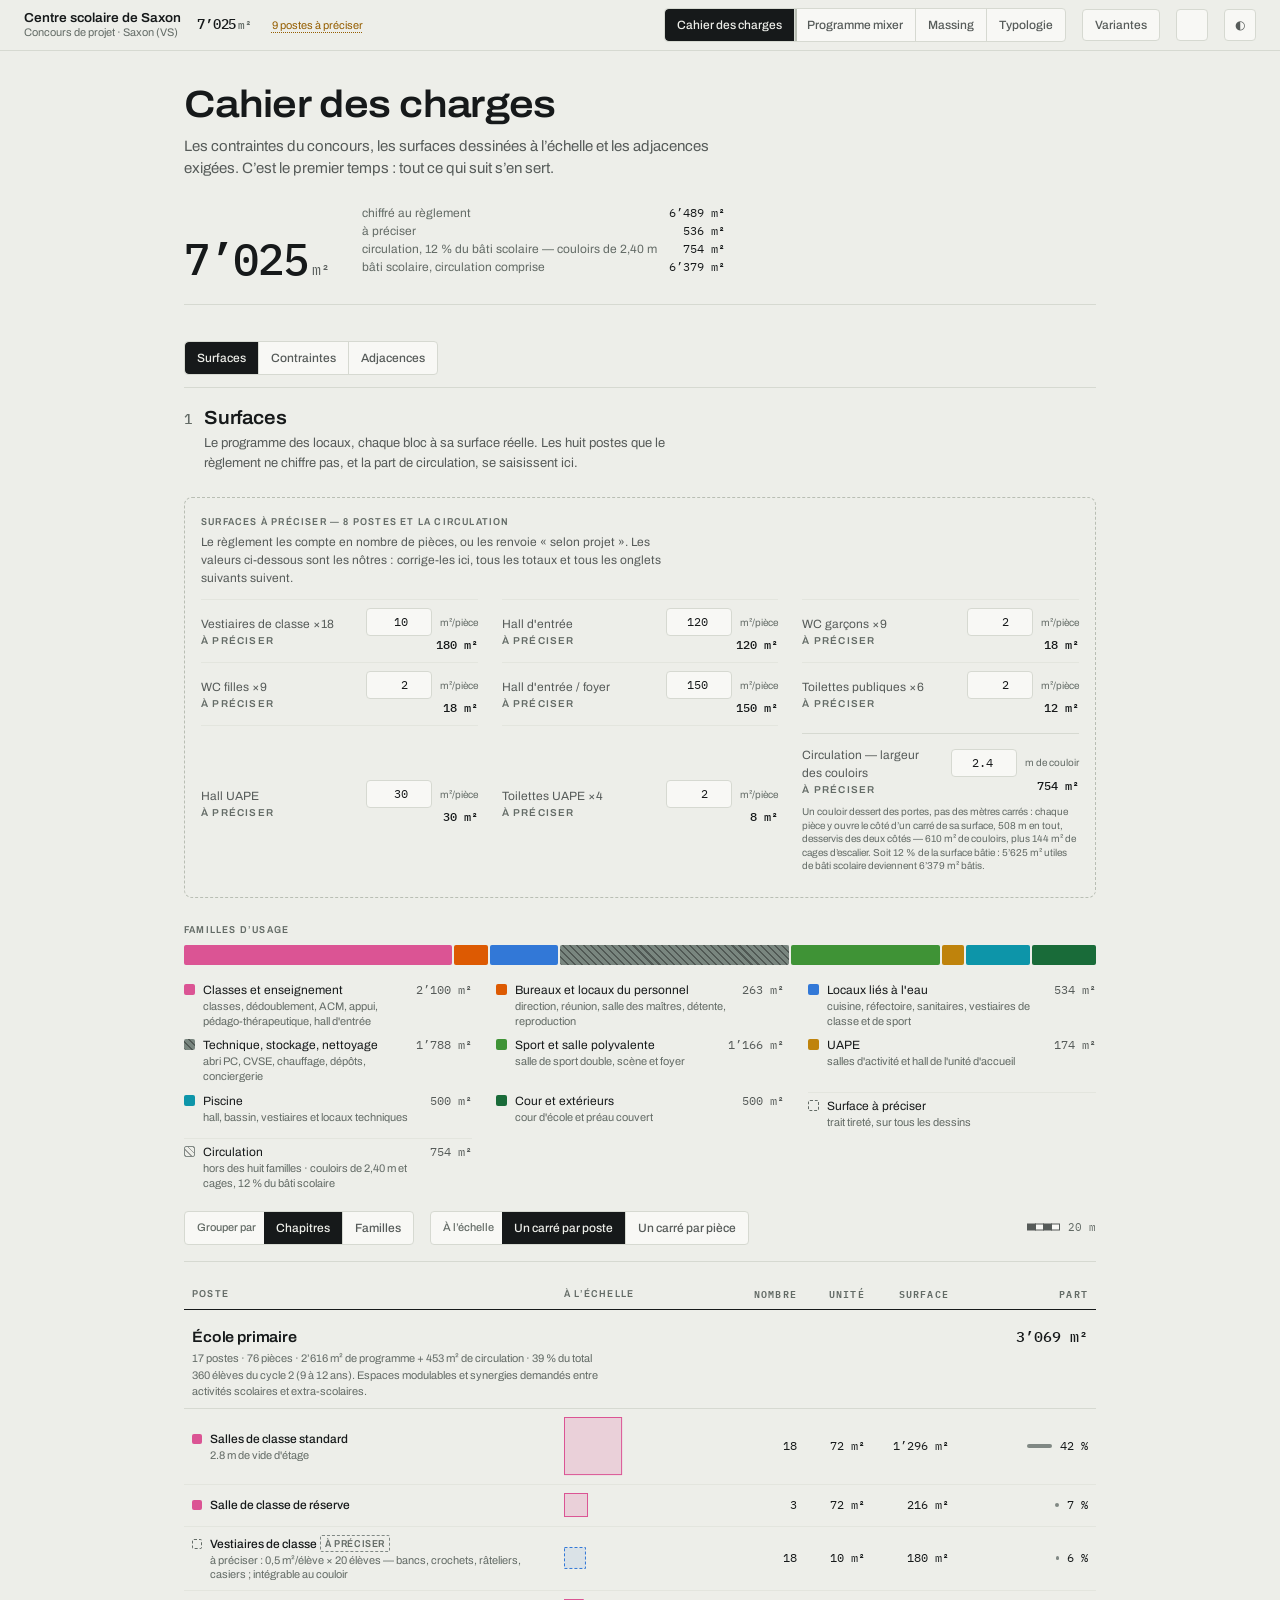
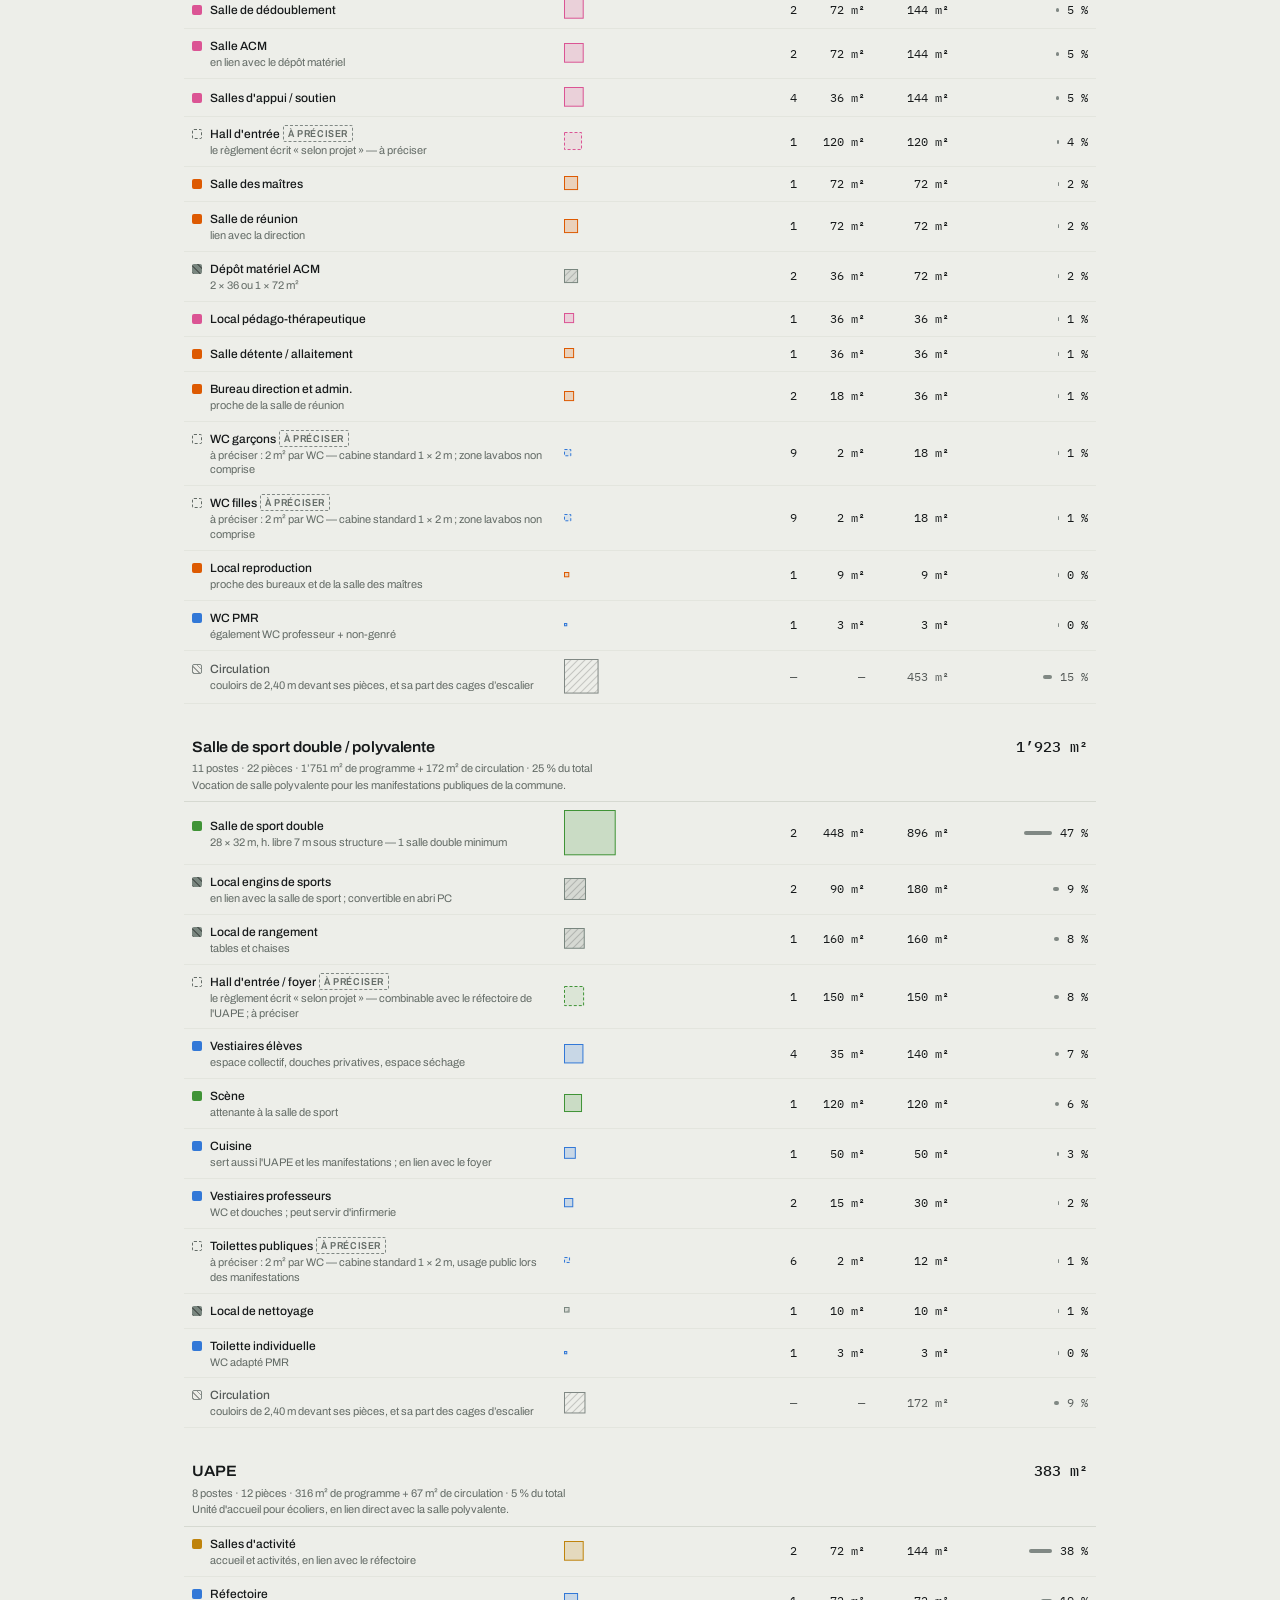
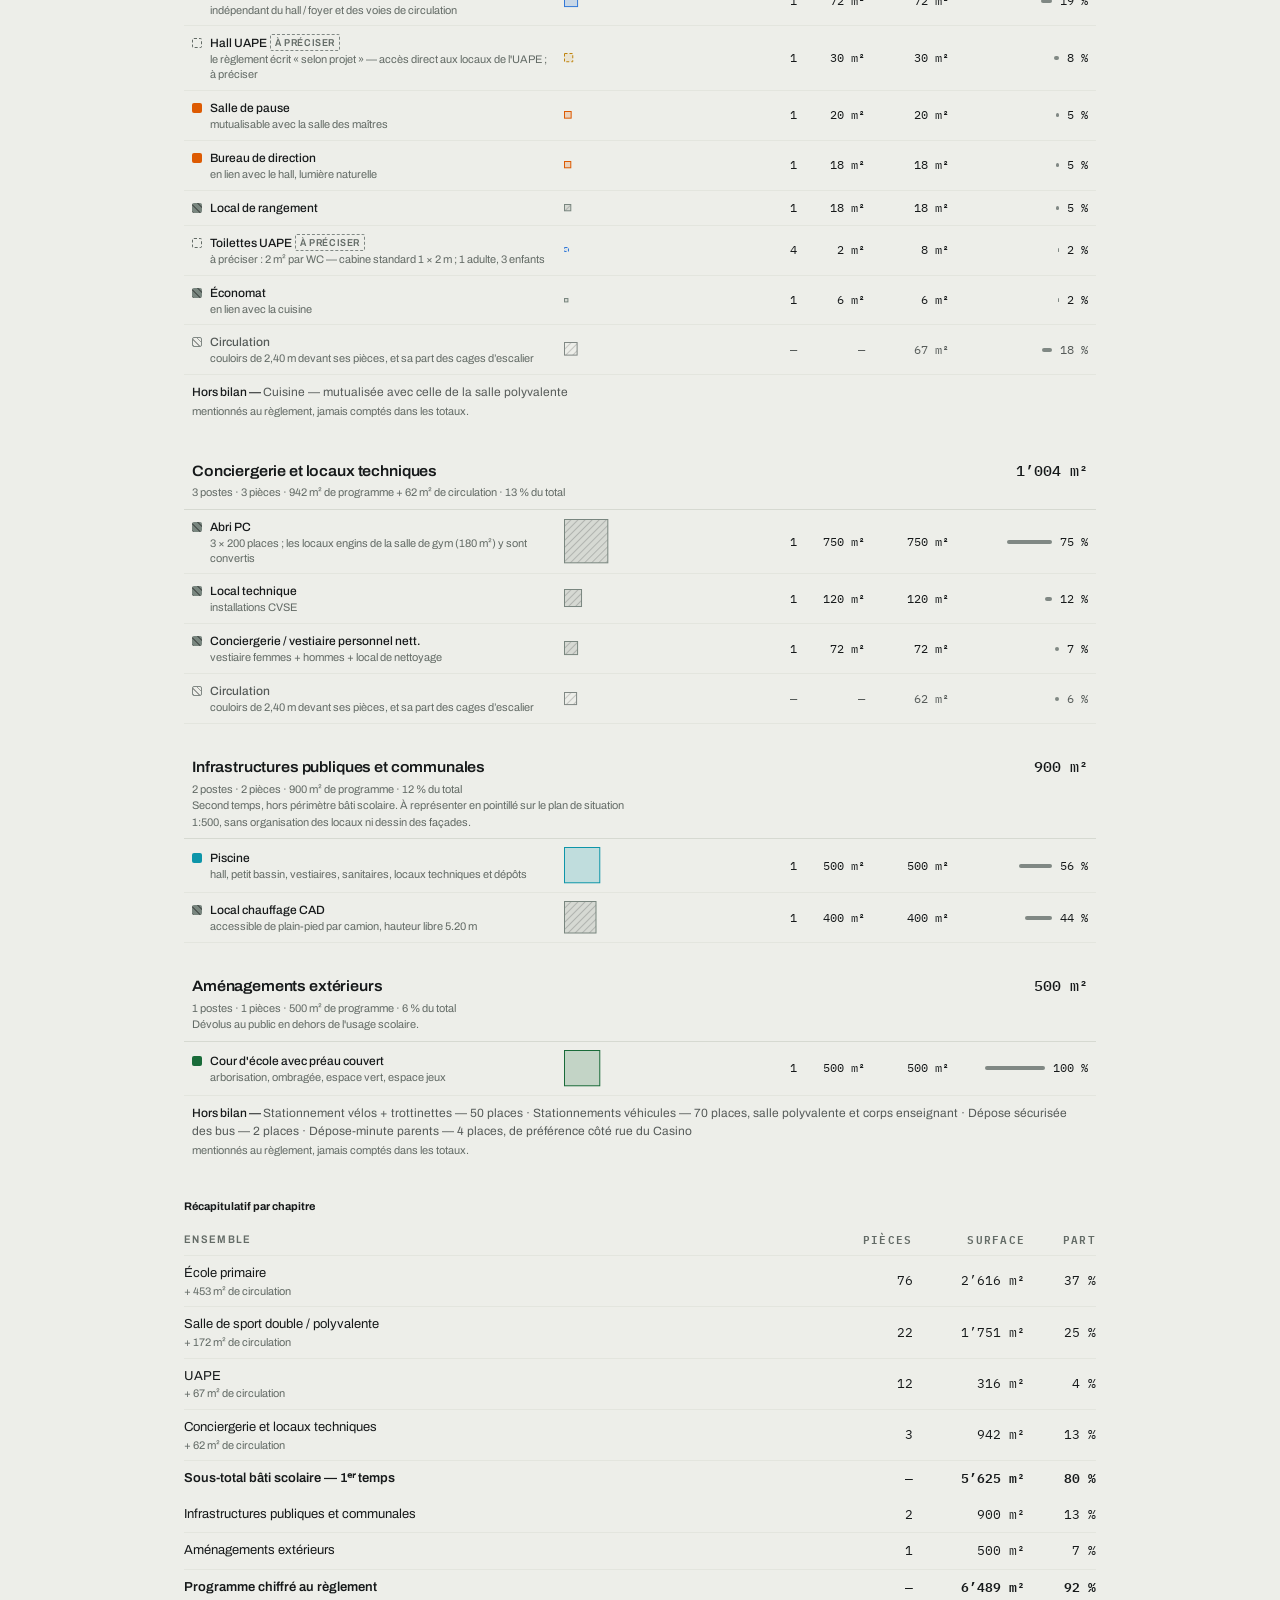
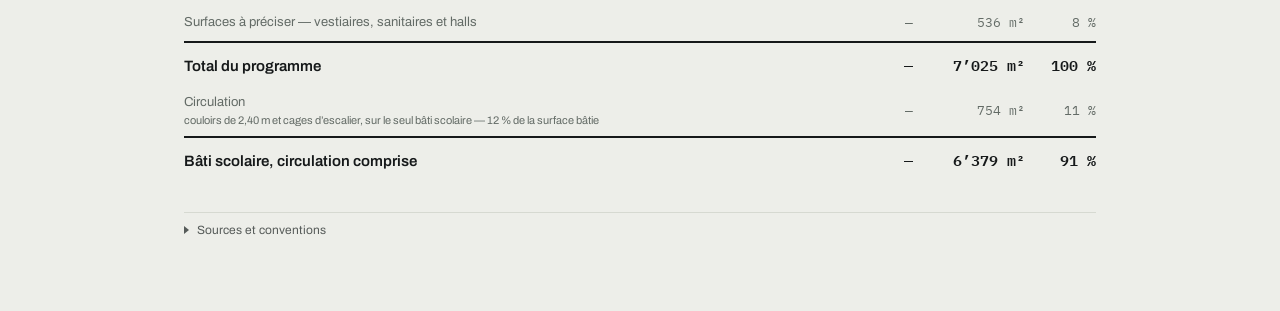
==== commit 906ac406: "Onglet Typologie, vide : la chronologie est entière Quatrième destination, après le Massing (#typolo" ====
--- a/index.html
+++ b/index.html
@@ -48,6 +48,8 @@
             aria-selected="false" aria-controls="panels" tabindex="-1">Programme mixer</button>
     <button class="btn" type="button" id="tabMassing" role="tab"
             aria-selected="false" aria-controls="panels" tabindex="-1">Massing</button>
+    <button class="btn" type="button" id="tabTypologie" role="tab"
+            aria-selected="false" aria-controls="panels" tabindex="-1">Typologie</button>
   </nav>
 
   <!-- Les variantes ne sont PAS un onglet : les onglets sont la chronologie du
--- a/styles/appbar.css
+++ b/styles/appbar.css
@@ -56,7 +56,10 @@
 @media (max-width:760px){
   .appbar{padding-inline:var(--s-4);gap:var(--s-2) var(--s-3)}
   .appbar__tabs{order:3;margin-left:0;width:100%}
-  .appbar__tabs .btn{flex:1 1 0;min-width:0}
+  /* Quatre destinations ne tiennent pas en 390 px sans rogner leurs noms : elles
+     remplissent la largeur quand elles y tiennent, et défilent sinon — le
+     groupe défile déjà, et l'onglet courant est ramené sous les yeux. */
+  .appbar__tabs .btn{flex:1 0 auto;padding-inline:var(--s-2)}
   .appbar__theme{order:2;margin-left:auto}
 }
 
--- a/styles/program.css
+++ b/styles/program.css
@@ -10,33 +10,54 @@
 .panel-head .tot{font-family:var(--mono);font-size:var(--t-num-sm);font-weight:500;font-variant-numeric:tabular-nums}
 .panel-head .pct{font-size:var(--t-xs);color:var(--ink-3);font-family:var(--mono)}
 .panel-sub{font-size:var(--t-sm);color:var(--ink-2);margin:0 0 var(--s-1);max-width:64ch}
-.mixbar{display:flex;gap:1px;height:4px;margin:var(--s-2) 0 var(--s-4);border-radius:var(--r-sm);overflow:hidden}
-.mixbar i{display:block}
-
-.diagram{width:100%;overflow:hidden}
-.diagram svg{display:block;width:100%;height:auto}
 g.blk{cursor:default}
 
-/* --- liste des postes, repliée sous son décompte --- */
-.schedule{
-  list-style:none;margin:var(--s-3) 0 0;padding:0;
-  display:grid;grid-template-columns:repeat(auto-fill,minmax(318px,1fr));gap:0 var(--s-6);
+/* --- la nomenclature ------------------------------------------------------
+   Le tableau EST la vue des surfaces : un ensemble par groupe de lignes, et
+   un dessin à l'échelle en marge de chaque poste. Sous 620 px, le tableau
+   défile dans son cadre plutôt que d'écraser ses colonnes de chiffres. */
+.nomen{margin-top:var(--s-4)}
+.hatchdefs{position:absolute;width:0;height:0}
+.nomen__scroll{overflow-x:auto}
+.nomen__t{width:100%;border-collapse:collapse;font-size:var(--t-xs);min-width:620px}
+.nomen__t thead th{
+  text-align:left;font-size:var(--t-3xs);letter-spacing:var(--track-caps);text-transform:uppercase;
+  color:var(--ink-3);font-weight:600;font-variation-settings:"wdth" 88;
+  padding:var(--s-2);border-bottom:1px solid var(--ink);background:var(--paper);
 }
-.schedule li{
-  display:grid;grid-template-columns:10px 1fr auto auto;align-items:baseline;gap:0 var(--s-2);
-  padding:var(--s-2) 0;border-top:1px solid var(--rule-soft);font-size:var(--t-sm);
-}
-.schedule .sw{width:10px;height:10px;border-radius:var(--r-sm);position:relative;top:1px}
-.schedule .nm{min-width:0}
-.schedule .nm b{font-weight:500}
+.nomen__t th.n,.nomen__t td.n{text-align:right;font-family:var(--mono);font-variant-numeric:tabular-nums;white-space:nowrap}
+.nomen__t td{padding:var(--s-2);border-bottom:1px solid var(--rule-soft);vertical-align:middle}
+.nomen__t tbody tr:not(.nomen__g):hover td{background:var(--panel)}
+.nomen__g th{padding:var(--s-6) var(--s-2) var(--s-2);text-align:left;font-weight:400;border-bottom:1px solid var(--rule)}
+.nomen__t tbody:first-of-type .nomen__g th{padding-top:var(--s-4)}
+.nomen__gh{display:flex;align-items:baseline;justify-content:space-between;gap:var(--s-3)}
+.nomen__gn{display:inline-flex;align-items:center;gap:var(--s-2);font-size:var(--t-md);font-weight:600;
+  font-variation-settings:"wdth" 106;letter-spacing:-.01em;color:var(--ink)}
+.nomen__gt{font-size:var(--t-md);font-weight:500;color:var(--ink)}
+.nomen__gs{display:block;margin-top:2px;font-size:var(--t-2xs);color:var(--ink-3)}
+.nomen__gd{display:block;font-size:var(--t-2xs);color:var(--ink-3);max-width:72ch}
+.nomen__nm{min-width:200px}
+.nomen__in{display:grid;grid-template-columns:10px 1fr;gap:var(--s-2);align-items:baseline}
+.nomen__in b{font-weight:500}
+.nomen__in .note{display:block;font-size:var(--t-2xs);color:var(--ink-3);line-height:var(--lh-snug)}
+.nomen .sw{display:inline-block;width:10px;height:10px;border-radius:var(--r-sm);position:relative;top:1px}
+.nomen .sw--dashed{background:none!important;border:1px dashed var(--ink-3)}
+.nomen .sw--circ{border:1px solid var(--ink-4);background-image:repeating-linear-gradient(45deg,
+  var(--hatch-ink) 0 1px, transparent 1px 4px)}
+.nomen__gl{width:180px}
+.nomen__gl svg{display:block}
+.nomen__t tr.is-circ td{color:var(--ink-2)}
+.nomen__part{display:flex;align-items:center;justify-content:flex-end;gap:var(--s-2)}
+.nomen__part i{display:block;height:4px;border-radius:var(--r-sm);background:var(--ink-4)}
+.nomen__off td{font-size:var(--t-xs);color:var(--ink-2);border-bottom:0}
+.nomen__off b{color:var(--ink);font-weight:500}
+.nomen__off .note{display:block;font-size:var(--t-2xs);color:var(--ink-3);margin-top:2px}
+
 .esttag{
   display:inline-block;font-size:var(--t-3xs);letter-spacing:.06em;text-transform:uppercase;
   font-weight:600;font-variation-settings:"wdth" 88;color:var(--ink-3);
   border:1px dashed var(--ink-4);border-radius:var(--r-sm);padding:0 var(--s-1);vertical-align:1px;
 }
-.schedule .note{display:block;font-size:var(--t-2xs);color:var(--ink-3);line-height:var(--lh-snug)}
-.schedule .qty{font-family:var(--mono);font-size:var(--t-2xs);color:var(--ink-3);white-space:nowrap}
-.schedule .val{font-family:var(--mono);font-size:var(--t-sm);font-variant-numeric:tabular-nums;white-space:nowrap}
 
 .unpriced{
   margin-top:var(--s-3);padding-top:var(--s-3);border-top:1px dashed var(--rule);
@@ -64,7 +85,6 @@
 }
 .totals .sw{display:inline-block;width:10px;height:10px;border-radius:var(--r-sm);margin-right:var(--s-2)}
 
-@media (max-width:560px){.schedule{grid-template-columns:1fr}}
 
 /* --- rang de section ------------------------------------------------------
    L'onglet Programme se lit en trois temps — contraintes, surfaces, adjacences.
@@ -135,3 +155,10 @@
   .subtabs{width:100%}
   .subtabs .btn{flex:1 1 0;min-width:0}
 }
+
+/* --- un onglet à construire ------------------------------------------------
+   Il dit ce qu'il sera, en une phrase, et rien de plus. */
+.tab-vide{max-width:64ch;margin:var(--s-8) auto;padding:var(--s-6);text-align:center;
+  border:1px dashed var(--rule-strong);border-radius:var(--r-lg)}
+.tab-vide h2{margin:0 0 var(--s-2);font-size:var(--t-lg);font-weight:600;font-variation-settings:"wdth" 106}
+.tab-vide p{margin:0;font-size:var(--t-sm);color:var(--ink-2)}
--- a/styles/schema.css
+++ b/styles/schema.css
@@ -10,3 +10,35 @@
 .links li b{font-weight:500}
 .links li q{display:block;font-size:11.5px;color:var(--ink-3);font-style:italic;quotes:"«\00a0" "\00a0»"}
 
+
+/* --- volet Adjacences : une carte par grappe, en cascade -------------------
+   La grille pose des rangs de 4 px et chaque carte en prend autant que sa
+   hauteur en demande (`caler()` dans render.js) : c'est la cascade. `dense`
+   laisse les petites cartes remonter dans les trous que les grandes laissent.
+   La grande grappe prend toute la largeur quand son dessin l'exige. */
+.adj-bar{display:flex;flex-wrap:wrap;align-items:center;justify-content:space-between;
+  gap:var(--s-2) var(--s-5);margin:var(--s-4) 0 var(--s-4)}
+.adj-bar .linkkey{margin:0}
+.adj-etalon{display:inline-flex;align-items:center;gap:var(--s-2);font-size:var(--t-2xs);color:var(--ink-3)}
+.adj-etalon svg{display:block}
+.adj-grid{display:grid;grid-template-columns:repeat(auto-fill,minmax(300px,1fr));
+  grid-auto-rows:4px;grid-auto-flow:row dense;column-gap:var(--s-4);align-items:start}
+.adj-card{display:flex;flex-direction:column;gap:var(--s-3);min-width:0;
+  margin-bottom:var(--s-4);padding:var(--s-4);background:var(--panel);
+  border:1px solid var(--rule);border-radius:var(--r-lg)}
+.adj-card.is-wide{grid-column:1 / -1}
+.adj-card__h{display:grid;gap:2px}
+.adj-card__eyebrow{font-size:var(--t-3xs);letter-spacing:var(--track-caps);text-transform:uppercase;
+  color:var(--ink-3);font-weight:600;font-variation-settings:"wdth" 88}
+.adj-card__h h3{margin:0;font-size:var(--t-lg);font-weight:600;font-variation-settings:"wdth" 106;
+  letter-spacing:-.01em;line-height:var(--lh-tight);text-wrap:balance}
+.adj-card__s{margin:var(--s-1) 0 0;font-size:var(--t-sm);color:var(--ink)}
+.adj-card__p,.adj-card__n{margin:0;font-size:var(--t-2xs);color:var(--ink-3);line-height:var(--lh-snug)}
+.adj-card__fig{overflow-x:auto}
+.adj-card__fig svg{display:block;max-width:100%;height:auto;margin:0 auto}
+.adj-card__det{margin:0}
+.adj-card__det .links{grid-template-columns:1fr;margin-top:var(--s-2)}
+.adj-card.is-wide .adj-card__det .links{grid-template-columns:repeat(auto-fill,minmax(300px,1fr))}
+.adj-free{list-style:none;margin:0;padding:0;display:flex;flex-wrap:wrap;gap:var(--s-1)}
+.adj-free li{font-size:var(--t-2xs);color:var(--ink-2);padding:2px var(--s-2);
+  border:1px dashed var(--rule-strong);border-radius:var(--r-sm)}
--- a/styles/mixer.css
+++ b/styles/mixer.css
@@ -315,3 +315,111 @@
 }
 /* L'addition du niveau : utile + circulation = bâti. */
 .mix-fl__circ{color:var(--ink-3);padding-inline:var(--s-1)}
+
+/* --- le dé d'un réglage, et le lien d'un poste ------------------------------
+   Des commandes discrètes, qui reviennent sur chaque niveau et chaque bloc :
+   elles ne prennent pas l'aplat noir d'un bouton enfoncé, qui ferait de la
+   pile une rangée de pastilles. Allumé, le dé est cerné d'encre ; éteint, il
+   devient un cadenas, en retrait. */
+.btn.mix-de,.btn.mix-lien{
+  min-height:var(--tap-min);padding:0 var(--s-2);gap:var(--s-1);
+  font-size:var(--t-2xs);color:var(--ink-3);background:var(--panel);
+}
+.btn.mix-de svg,.btn.mix-lien svg{display:block;flex:none}
+.btn.mix-de[aria-pressed="true"],.btn.mix-de[aria-pressed="mixed"]{
+  background:var(--panel);color:var(--ink);border-color:var(--ink);
+}
+.btn.mix-de[aria-pressed="mixed"]{border-style:dashed}
+.btn.mix-lien[aria-pressed="true"]{background:var(--panel);color:var(--ink);border-color:var(--ink-3)}
+.btn.mix-de--compact,.btn.mix-lien--compact{min-width:var(--tap-min);padding:0 var(--s-1)}
+
+/* La pile porte son propre dé, en tête. */
+.mix-pilehd{
+  display:flex;flex-wrap:wrap;align-items:center;gap:var(--s-2) var(--s-3);
+  padding-bottom:var(--s-2);
+}
+.mix-pilehd .label{margin:0}
+.mix-pilehd__n{font-size:var(--t-xs);color:var(--ink-2)}
+.mix-pilehd__h{font-size:var(--t-2xs);color:var(--ink-3)}
+
+/* Sur un bloc, le lien et le dé se posent en haut à droite, au-dessus de tout. */
+.mixblk__ctl{
+  position:absolute;top:2px;right:2px;z-index:1;display:flex;gap:2px;
+}
+.mixblk__ctl .btn{min-height:calc(var(--tap-min) - var(--s-1));background:var(--panel-veil)}
+.mixblk.has-pcs .mixblk__lb{padding-right:calc(2 * var(--tap-min) + var(--s-1))}
+.mixblk:not(.has-pcs) .mixblk__lb{padding-right:calc(2 * var(--tap-min))}
+
+/* DÉLIÉ : le bloc n'est plus une surface divisée mais un rang de pièces
+   séparées, chacune dans son cadre et sa couleur, côte à côte parce qu'elles
+   sont au même niveau — le « détaillé » du cahier des charges. Le bloc
+   lui-même ne garde que son nom, qui reste la prise de toute la part. */
+.mixblk.is-delie{background:none;border-color:transparent}
+.mixblk.is-delie.is-hatched{background-image:none}
+.mixblk.is-delie.is-delie-plein{border-style:dotted;background:none}
+.mixblk.is-delie .mixblk__pcs{gap:2px;margin:0}
+.mixblk.is-delie .mixpc{
+  border:1px solid var(--c);border-radius:var(--r-sm);
+  background-color:color-mix(in srgb, var(--c) calc(var(--fill-op) * 100%), var(--paper));
+}
+.mixblk.is-delie.is-hatched .mixpc{
+  background-image:repeating-linear-gradient(45deg,
+    var(--hatch-ink) 0 1.5px, transparent 1.5px 5px);
+}
+.mixblk.is-delie.is-est .mixpc{border-style:dashed}
+.mixblk.is-delie:hover{border-width:1px}
+.mixblk.is-delie .mixpc:hover{border-width:2px}
+
+/* --- ce que tire le Shuffle ------------------------------------------------ */
+.mix-regl h3,.mix-adj h3{margin:0 0 var(--s-1)}
+.mix-regl__n{margin:0 0 var(--s-2);font-size:var(--t-2xs);color:var(--ink-3);line-height:var(--lh-snug)}
+.mix-regl__l{list-style:none;margin:0;padding:0;display:grid}
+.mix-regl__l li{
+  display:grid;grid-template-columns:1fr auto;align-items:center;gap:var(--s-1) var(--s-2);
+  padding:var(--s-2) 0;border-top:1px solid var(--rule-soft);
+}
+.mix-regl__t b{display:block;font-size:var(--t-xs);font-weight:500}
+.mix-regl__t span{display:block;font-size:var(--t-3xs);color:var(--ink-3)}
+.mix-regl__g{grid-column:1 / -1;width:max-content}
+.mix-regl__g .btn{min-height:var(--tap-min);font-size:var(--t-2xs)}
+.mix-regl__det{margin-top:var(--s-2)}
+.mix-postes{list-style:none;margin:var(--s-2) 0 0;padding:0;display:grid}
+.mix-postes li{
+  display:grid;grid-template-columns:9px 1fr auto auto;align-items:center;gap:var(--s-2);
+  padding:var(--s-1) 0;border-top:1px solid var(--rule-soft);font-size:var(--t-2xs);
+}
+.mix-postes .sw{width:9px;height:9px;border-radius:var(--r-sm)}
+.mix-postes__n{min-width:0;overflow:hidden;text-overflow:ellipsis;white-space:nowrap}
+
+/* --- les adjacences -------------------------------------------------------- */
+.mix-adj__c{font-size:var(--t-2xs);color:var(--ink-3)}
+.mix-adj__g{width:max-content;margin-bottom:var(--s-2)}
+.mix-adj__g .btn{min-height:var(--tap-min);font-size:var(--t-2xs)}
+.mix-adj__l{list-style:none;margin:0;padding:0;display:grid}
+.mix-adj__l li{
+  display:grid;grid-template-columns:auto 1fr auto;align-items:start;gap:var(--s-2);
+  padding:var(--s-2) 0;border-top:1px solid var(--rule-soft);
+}
+.mix-adj__l li:not(.is-on) .mix-adj__t{color:var(--ink-3)}
+.mix-adj__t{min-width:0;font-size:var(--t-2xs);line-height:var(--lh-snug)}
+.mix-adj__t b{font-weight:500;margin-right:var(--s-1)}
+.mix-adj__t q{display:block;font-size:var(--t-3xs);color:var(--ink-3);font-style:italic;quotes:"«\00a0" "\00a0»"}
+.mix-adj__l li.is-bad{box-shadow:inset 2px 0 0 var(--danger);padding-left:var(--s-2)}
+.mix-adj__bad{display:block;font-size:var(--t-3xs);color:var(--danger)}
+
+/* L'interrupteur d'une adjacence : un rail et son curseur. L'état se lit aussi
+   à la couleur du nom, et dans le libellé accessible. */
+.mix-sw{
+  appearance:none;position:relative;flex:none;cursor:pointer;
+  width:calc(var(--s-5) + var(--s-2));height:var(--s-4);margin-top:1px;
+  border:1px solid var(--rule-strong);border-radius:var(--r-full);background:var(--rule-soft);
+  transition:background-color var(--dur-2) var(--ease),border-color var(--dur-2) var(--ease);
+}
+.mix-sw__k{
+  position:absolute;top:1px;left:1px;width:calc(var(--s-4) - 4px);height:calc(var(--s-4) - 4px);
+  border-radius:var(--r-full);background:var(--panel);box-shadow:var(--sh-1);
+  transition:transform var(--dur-2) var(--ease);
+}
+.mix-sw[aria-checked="true"]{background:var(--ink);border-color:var(--ink)}
+.mix-sw[aria-checked="true"] .mix-sw__k{transform:translateX(var(--s-4))}
+@media (prefers-reduced-motion:reduce){.mix-sw,.mix-sw__k{transition:none}}
--- a/styles/massing.css
+++ b/styles/massing.css
@@ -41,6 +41,17 @@
 }
 .mass-deux{ display:grid; grid-template-columns:1fr 1fr; gap:var(--s-2); }
 .mass-deux .btn{ width:100%; }
+/* La seed, dans la colonne du « Shuffle massing » qu'elle rejoue : le champ du
+   mixer, au même dessin. */
+.mass-seed{ grid-column:2; display:flex; align-items:center; }
+.mass-seed .segcap{ padding-inline:0 var(--s-2); }
+.mass-seed input{
+  flex:1 1 auto; min-width:0;
+  font:inherit; font-family:var(--mono); font-size:var(--t-xs);
+  padding:var(--s-1) var(--s-2); min-height:var(--ctl-h);
+  border:1px solid var(--rule); border-radius:var(--r-md);
+  background:var(--panel); color:var(--ink);
+}
 
 /* Les partis : une grille de boutons plutôt qu'une liste déroulante. On les
    compare du regard, et l'on voit d'un coup combien il y en a. */
@@ -178,6 +189,16 @@
 .plan-vol__p.is-fix{ stroke-dasharray:none; fill-opacity:.7; }
 .plan-cel{ fill-opacity:var(--fill-op); stroke:var(--paper); stroke-width:.12; }
 .plan-vol__c{ fill:none; stroke:var(--ink); stroke-width:.55; stroke-linejoin:round; }
+/* Les cotes du volume choisi. */
+.plan-cote{ pointer-events:none; }
+.plan-cote__l{ fill:none; stroke:var(--focus); stroke-width:inherit; }
+.plan-cote__t{ font-size:inherit; fill:var(--focus); font-weight:600; paint-order:stroke;
+  stroke:var(--panel); stroke-width:.6; stroke-linejoin:round; }
+/* Les murs extérieurs, en poché : 50 cm autour de la surface utile. */
+.plan-mur{ fill:var(--ink); stroke:none; }
+/* Les passerelles : une connexion, pas un volume — hachurée, bord fin. */
+.plan-pont{ fill:var(--site-emprise); fill-opacity:.35; stroke:var(--ink); stroke-width:.35;
+  stroke-dasharray:1.2 .8; }
 .plan-vol.is-sel .plan-vol__c,
 .plan-vol.is-sel .plan-vol__p{ stroke:var(--focus); stroke-width:.9; }
 /* Le second temps, en pointillé : la piscine et le chauffage à distance sont
@@ -194,3 +215,9 @@
 
 .plan-ech, .plan-nord{ fill:none; stroke:var(--ink-3); stroke-width:.35; }
 .plan-ech__t{ font-size:2.6px; fill:var(--ink-3); font-family:var(--mono); }
+
+/* Le score de la proposition à l'écran. */
+.mass-score{ display:flex; align-items:baseline; gap:var(--s-3); margin:var(--s-3) 0 0; flex-wrap:wrap; }
+.mass-score__n{ font-size:var(--t-lg); color:var(--ok); }
+.mass-score__n.is-bas{ color:var(--danger); }
+.mass-score span{ font-size:var(--t-2xs); color:var(--ink-2); }
--- a/styles/doctrine.css
+++ b/styles/doctrine.css
@@ -40,6 +40,12 @@
 .doc-r[open]>.doc-r__h::before{transform:rotate(90deg) translateX(1px)}
 .doc-r__h:hover{background:var(--panel)}
 .doc-r__t{font-weight:500;font-size:var(--t-sm)}
+.doc-r__h>.chip{flex:none}
+/* Le jugement de la composition à l'écran : un état, jamais un nombre. */
+.doc-jug{list-style:none;margin:var(--s-3) 0 0;padding:0;font-size:var(--t-xs);line-height:var(--lh-base)}
+.doc-jug li{display:flex;flex-wrap:wrap;gap:var(--s-2);align-items:baseline;padding:2px 0}
+.doc-jug__h{font-size:var(--t-3xs);text-transform:uppercase;letter-spacing:var(--track-caps);color:var(--ink-3)}
+.doc-jug span{color:var(--ink-2)}
 .doc-r__v{
   margin-left:auto;font-size:var(--t-xs);color:var(--ink-2);
   text-align:right;max-width:46%;
@@ -103,3 +109,6 @@
   .doc-scr{display:block;overflow-x:auto}
   .doc-r__v{max-width:100%;margin-left:0;flex:1 0 100%}
 }
+.doc .vm-noteb{max-inline-size:880px}
+.doc-r.is-inactif>.doc-r__h{opacity:.55}
+.doc-r__h>input[type=checkbox]{flex:none;margin:0}
--- a/styles/variantes.css
+++ b/styles/variantes.css
@@ -189,18 +189,15 @@
 .vm-note{display:flex;align-items:flex-start;gap:var(--s-4);margin-block-end:var(--s-3)}
 .vm-note__n{font-size:var(--t-num-lg);font-weight:500;line-height:1;letter-spacing:-.02em;color:var(--ink-2)}
 .vm-note__n.is-haut{color:var(--ok)}
+.vm-note__n.is-bas{color:var(--danger)}
+.vm-note__s{font-size:var(--t-sm);color:var(--ink-3);margin-inline-start:2px;letter-spacing:0}
+.vm-note__g{display:flex;flex-direction:column;gap:var(--s-1);flex:none}
+.vm-noteb{padding:var(--s-4);background:var(--panel);border-radius:var(--r-sm);margin-block-end:var(--s-5)}
 .vm-note p{margin:0;font-size:var(--t-2xs);color:var(--ink-3);line-height:var(--lh-snug)}
 
 .vm-c{display:flex;align-items:center;gap:var(--s-3);margin-block-start:var(--s-1)}
 .vm-c__n{flex:1;min-width:0;font-size:var(--t-2xs);color:var(--ink-2)}
-.vm-c__t{position:relative;inline-size:38%;flex:none;block-size:var(--s-3)}
-.vm-c__z{position:absolute;inset-inline-start:50%;inset-block:0;inline-size:1px;background:var(--rule)}
-.vm-c__b{position:absolute;inset-block:2px;border-radius:var(--r-sm)}
-.vm-c__b.is-haut{background:var(--ok)}
-.vm-c__b.is-bas{background:var(--danger)}
-.vm-c__v{inline-size:var(--s-7);text-align:end;font-size:var(--t-2xs);color:var(--ink-3)}
-.vm-c__v.is-haut{color:var(--ok)}
-.vm-c__v.is-bas{color:var(--danger)}
+.vm-c__t{flex:1.4;min-width:0;font-size:var(--t-2xs);color:var(--ink-3)}
 .vm-nuls{margin:var(--s-3) 0 0;padding-block-start:var(--s-2);border-block-start:1px solid var(--rule-soft);
   font-size:var(--t-2xs);color:var(--ink-3);line-height:var(--lh-snug)}
 
@@ -318,3 +315,41 @@
 /* Le profil et un groupe tiennent sur UNE colonne : la boîte large de la
    variante y étirait des lignes de trois mots sur neuf cents pixels. */
 .vm__box--etroit{inline-size:min(620px,94vw)}
+
+/* ---------- la recherche automatique ----------
+   L'étiquette sur la carte, le filtre, le suivi dans le panneau, le formulaire
+   dans le modal. Mêmes pilules que les onglets de groupe : c'est le même geste,
+   choisir ce qu'on regarde. */
+.vc__tag{
+  align-self:flex-start;padding:1px var(--s-2);
+  font-size:var(--t-2xs);color:var(--ink-2);
+  border:1px solid var(--rule);border-radius:var(--r-full);
+}
+.vp-filtre{display:flex;flex-wrap:wrap;gap:var(--s-1)}
+.vp-filtre__b{
+  padding:var(--s-1) var(--s-3);cursor:pointer;
+  font:inherit;font-size:var(--t-2xs);color:var(--ink-2);
+  background:transparent;border:1px solid var(--rule);border-radius:var(--r-full);
+}
+.vp-filtre__b.is-on{color:var(--ink);font-weight:600;background:var(--rule-soft);border-color:var(--rule-strong)}
+.vp-rech{
+  display:flex;flex-direction:column;gap:var(--s-2);padding:var(--s-3);
+  background:var(--panel);border:1px solid var(--rule);border-radius:var(--r-lg);
+}
+.vp-rech__h{display:flex;align-items:center;gap:var(--s-3);font-size:var(--t-sm)}
+.vp-rech__h b{flex:1;font-weight:600}
+.vp-rech__h span{color:var(--ink-3);font-size:var(--t-xs)}
+.vp-rech progress{inline-size:100%;accent-color:var(--ink-2)}
+.vp-rech__top{margin:0;padding-inline-start:var(--s-5);font-size:var(--t-xs);color:var(--ink-2)}
+.vp-rech__top li{display:flex;justify-content:space-between;gap:var(--s-3)}
+.vp-rech__top b{color:var(--ok);font-weight:500}
+.vr-case{display:flex;align-items:flex-start;gap:var(--s-2);padding-block:var(--s-1);font-size:var(--t-sm);cursor:pointer}
+.vr-case input{margin-block-start:3px}
+.vr-case small{display:block;font-size:var(--t-2xs);color:var(--ink-3)}
+.vr-partis{display:grid;grid-template-columns:repeat(auto-fill,minmax(150px,1fr));gap:0 var(--s-3);margin-block-start:var(--s-2)}
+.vr-nbs{display:flex;flex-wrap:wrap;gap:var(--s-4)}
+.vr-nb{display:flex;flex-direction:column;gap:var(--s-1);font-size:var(--t-xs);color:var(--ink-2)}
+.vr-nb input{inline-size:8ch}
+.vm-rang{margin:var(--s-3) 0 var(--s-1)}
+.vm-c.is-off{opacity:.55}
+.vm-c .chip{flex:none;inline-size:6.5em;text-align:center}
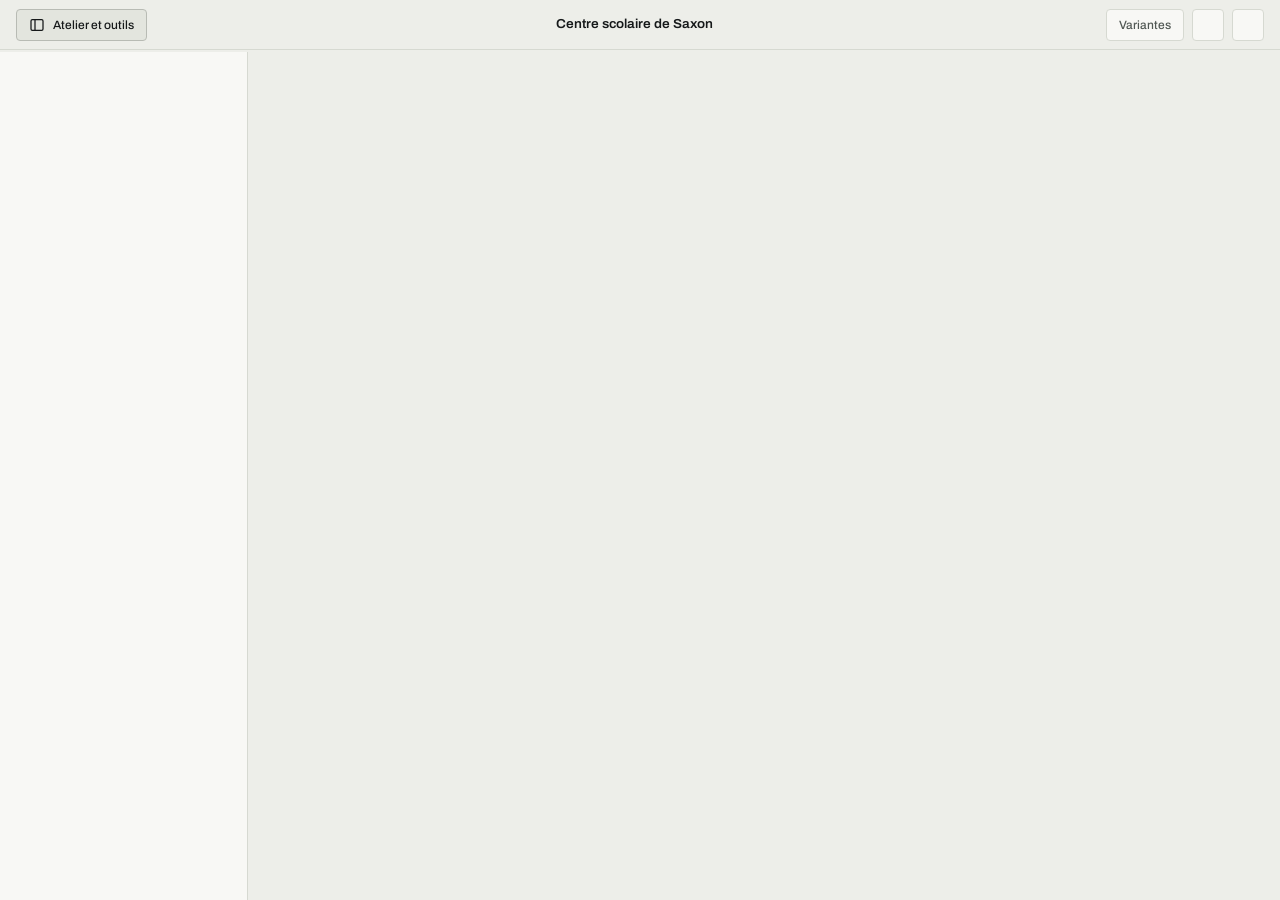
==== commit 282f72a8: "Thèmes shadcn, préférences du compte, barre « Atelier et outils » - tokens.css en trois couches : le" ====
--- a/index.html
+++ b/index.html
@@ -20,57 +20,62 @@
 <body>
 <a class="skip" href="#panels">Aller au contenu</a>
 
-<!-- Chrome permanent : trois zones et rien d'autre. Tout le contenu éditorial
-     (chapô, chiffre-clé, surfaces à préciser, légende, sources) est descendu
-     dans l'onglet Programme, qui est le seul qu'il décrive. Il occupait
-     auparavant ~900 px en tête de TOUS les onglets, soit la totalité d'un
-     écran de portable : cliquer « Plan » ne montrait pas un pixel de plan. -->
+<!-- Chrome permanent : trois zones. À gauche on choisit OÙ l'on travaille —
+     la barre « Atelier et outils » ; au centre le projet et son total vivant ;
+     à droite ce qui traverse tous les onglets : les variantes, le compte, le
+     thème. Tout le contenu éditorial appartient à l'onglet qu'il décrit. -->
 <header class="appbar">
-  <a class="appbar__brand" href="#programme">
+  <div class="appbar__start">
+    <button class="btn appbar__nav" type="button" id="navBtn"
+            aria-expanded="true" aria-controls="sidenav">
+      <svg width="16" height="16" viewBox="0 0 24 24" fill="none" stroke="currentColor"
+           stroke-width="1.9" stroke-linecap="round" aria-hidden="true">
+        <rect x="3" y="4" width="18" height="16" rx="2"/><path d="M9 4v16"/>
+      </svg>
+      <span>Atelier et outils</span>
+    </button>
+  </div>
+
+  <a class="appbar__mid" href="#programme">
     <b>Centre scolaire de Saxon</b>
-    <span>Concours de projet · Saxon (VS)</span>
+    <!-- Le total vivant. L'ancien chiffre-clé affichait 6'489 m², la part
+         chiffrée au règlement — pas le total, qui est 7'025 m². -->
+    <span class="mono appbar__tot" id="barTot"></span>
   </a>
 
-  <p class="appbar__fig">
-    <!-- Le total vivant. L'ancien chiffre-clé affichait 6'489 m², la part
-         chiffrée au règlement — pas le total, qui est 7'025 m² et
-         n'apparaissait qu'en fin de note, en petit. -->
-    <span class="mono" id="barTot"></span>
-    <button type="button" class="appbar__est" id="barEst"></button>
-  </p>
+  <div class="appbar__end">
+    <!-- Les variantes ne sont PAS un onglet : les onglets sont la chronologie
+         du concours, et une variante les traverse tous. -->
+    <button class="btn appbar__var" type="button" id="varBtn"
+            aria-expanded="false" aria-controls="vpanel">
+      Variantes<span class="vb-cnt" hidden></span>
+    </button>
 
-  <nav class="btn-group appbar__tabs" id="tabs" role="tablist" aria-label="Vues">
-    <button class="btn" type="button" id="tabProgramme" role="tab"
-            aria-selected="true" aria-controls="panels">Cahier des charges</button>
-    <!-- Le filet est la seule marque qui distingue les deux natures :
-         à gauche on lit, à droite on compose. -->
-    <button class="btn appbar__split" type="button" id="tabMixer" role="tab"
-            aria-selected="false" aria-controls="panels" tabindex="-1">Programme mixer</button>
-    <button class="btn" type="button" id="tabMassing" role="tab"
-            aria-selected="false" aria-controls="panels" tabindex="-1">Massing</button>
-    <button class="btn" type="button" id="tabTypologie" role="tab"
-            aria-selected="false" aria-controls="panels" tabindex="-1">Typologie</button>
-  </nav>
+    <button class="btn btn--icon appbar__prof" type="button" id="profBtn"
+            aria-haspopup="dialog" aria-label="Se connecter" title="Se connecter"></button>
 
-  <!-- Les variantes ne sont PAS un onglet : les onglets sont la chronologie du
-       concours, et une variante les traverse tous les trois. Elle vit donc à
-       côté du compte, hors du groupe de destinations. -->
-  <button class="btn appbar__var" type="button" id="varBtn"
-          aria-expanded="false" aria-controls="vpanel">
-    Variantes<span class="vb-cnt" hidden></span>
-  </button>
-
-  <button class="btn btn--icon appbar__prof" type="button" id="profBtn"
-          aria-haspopup="dialog" aria-label="Se connecter" title="Se connecter"></button>
-
-  <button class="btn btn--icon appbar__theme" type="button" id="themeBtn"
-          title="Thème : automatique">
-    <span aria-hidden="true" id="themeIcon">◐</span>
-    <span class="vh" id="themeLabel">Thème : automatique</span>
-  </button>
+    <!-- Le thème et le mode : une liste, deux choix. Rendue par main.js à
+         partir de src/data/themes.js. -->
+    <div class="menu appbar__theme" id="themeMenu">
+      <button class="btn btn--icon" type="button" id="themeBtn"
+              aria-haspopup="menu" aria-expanded="false" aria-controls="themeList">
+        <span aria-hidden="true" id="themeIcon"></span>
+        <span class="vh" id="themeLabel">Thème</span>
+      </button>
+      <div class="menu__list" id="themeList" role="menu" aria-labelledby="themeBtn" hidden></div>
+    </div>
+  </div>
 </header>
 
-<main id="panels" role="tabpanel" aria-labelledby="tabProgramme" tabindex="-1"></main>
+<!-- La barre « Atelier et outils » : une ligne par onglet, numérotée dans
+     l'ordre du concours. Elle POUSSE le contenu : le plan et la 3D se recadrent
+     au lieu d'être recouverts. Les lignes sont posées par main.js depuis TABS. -->
+<nav class="sidenav" id="sidenav" aria-label="Atelier et outils">
+  <div class="sidenav__list" id="tabs" role="tablist" aria-orientation="vertical"
+       aria-label="Onglets"></div>
+</nav>
+
+<main id="panels" role="tabpanel" aria-labelledby="tab-programme" tabindex="-1"></main>
 
 <div id="tip" role="status" aria-live="polite"></div>
 <script type="module" src="src/main.js"></script>
--- a/styles/tokens.css
+++ b/styles/tokens.css
@@ -1,49 +1,242 @@
 /* ============================================================================
    Tokens — source unique des valeurs de dessin de l'interface.
    Aucune valeur brute (couleur, espace, taille, rayon, ombre) ne doit être
-   écrite ailleurs que dans ce fichier.
-
-   Structure des thèmes, dans cet ordre, sans exception :
-     1. `:root` nu          → la palette CLAIRE complète. Tout token naît ici.
-     2. `prefers-color-scheme: dark` gardé par `:not([data-theme="light"])`
-                            → redéfinit les tokens pour l'OS en sombre, tout en
-                              laissant un choix clair explicite l'emporter.
-     3. `:root[data-theme="dark"]` → redéfinit les mêmes, pour que la bascule
-                              gagne aussi dans l'autre sens.
+   écrite ailleurs que dans ce fichier et dans les fichiers de thème
+   (`styles/themes/*.css`).
+
+   TROIS COUCHES, et chacune ne lit que celle du dessus :
+
+     1. LE THÈME — les noms de shadcn/ui, tels quels : `--background`,
+        `--foreground`, `--card`, `--popover`, `--primary`, `--secondary`,
+        `--muted`, `--accent`, `--destructive`, `--border`, `--input`, `--ring`,
+        `--chart-1…5`, `--sidebar-*`, `--radius`, `--font-*`, `--shadow-*`,
+        `--spacing`, `--tracking-normal`. Un thème shadcn (ui.shadcn.com/themes,
+        tweakcn.com) se colle donc tel quel : il ne redéfinit que cette couche.
+        « Saxon », le thème d'origine de l'application, est posé ici sur
+        `:root` : il est la valeur par défaut de tout thème qui tait un token.
+     2. LES DÉRIVÉS — ce que l'application nomme et que shadcn n'a pas : deux
+        encres de plus (`--soft-foreground`, `--faint-foreground`), deux filets
+        (`--border-soft`, `--border-strong`), la grille du plan, le voile des
+        libellés, les rayons et les pas d'espacement. Ils se CALCULENT à partir
+        de la couche 1 (`color-mix`, `calc`) : un thème installé les reçoit sans
+        rien écrire.
+     3. L'APPLICATION — ce qu'aucun thème ne doit toucher parce que cela porte
+        une information : les huit familles d'usage, les couches du relevé, les
+        états (`--warn`, `--ok`, les aplats `--*-fill`), l'échelle typographique.
+        Elles ne dépendent que du MODE (clair ou sombre), pas du thème.
+
+   LE THÈME ET LE MODE sont deux attributs de <html>, posés par `main.js` :
+     `data-theme="<id>"`   absent = Saxon ; sinon un fichier de `styles/themes/`
+     `data-mode="light|dark"` absent = suivre le système
+
+   Structure des modes, dans cet ordre, sans exception — pour le thème par
+   défaut comme pour chaque fichier de thème :
+     1. le bloc CLAIR complet. Tout token y naît ;
+     2. `prefers-color-scheme: dark` gardé par `:not([data-mode="light"])`
+        → le système en sombre, sauf choix clair explicite ;
+     3. `[data-mode="dark"]` → le choix sombre explicite.
    Un token défini uniquement dans 2 ou 3 n'existe pas pour le visiteur qui n'a
    rien choisi : c'est le bug classique du thème illisible.
    ========================================================================= */
 
+/* ==========================================================================
+   1 · LE THÈME PAR DÉFAUT — Saxon, clair
+   ========================================================================== */
+:root{
+  --background:#EDEEE9;           /* fond de page */
+  --foreground:#16191A;           /* texte principal — 15.2:1 */
+  --card:#F8F8F5;                 /* panneaux, contrôles, canevas */
+  --card-foreground:#16191A;
+  --popover:#F8F8F5;              /* modaux, menus */
+  --popover-foreground:#16191A;
+  --primary:#16191A;              /* LE bouton plein, l'état sélectionné */
+  --primary-foreground:#EDEEE9;
+  --secondary:#E3E5DE;
+  --secondary-foreground:#16191A;
+  --muted:#E3E5DE;
+  --muted-foreground:#636B66;     /* texte atténué — 4.7:1. Était #8A908C, à 2.79:1 :
+                                     le token le plus utilisé de l'app ne passait AA
+                                     sur aucun fond clair. */
+  --accent:#E3E5DE;               /* fond au survol, pilule choisie */
+  --accent-foreground:#16191A;
+  --destructive:#BA3E38;          /* ≥ 4.5:1 sur --background ET --card */
+  --border:#D6D9D1;               /* filets et bordures */
+  --input:#D6D9D1;                /* bordure des champs */
+  --ring:#226BC0;                 /* l'anneau de focus */
+  --chart-1:#DB5494;
+  --chart-2:#3278D7;
+  --chart-3:#3F9336;
+  --chart-4:#BF830C;
+  --chart-5:#0D95A9;
+  --sidebar:#F8F8F5;              /* la barre « Atelier et outils » */
+  --sidebar-foreground:#16191A;
+  --sidebar-primary:#16191A;
+  --sidebar-primary-foreground:#EDEEE9;
+  --sidebar-accent:#E3E5DE;
+  --sidebar-accent-foreground:#16191A;
+  --sidebar-border:#D6D9D1;
+  --sidebar-ring:#226BC0;
+
+  /* Trois pas de rayon dérivés d'un seul, comme shadcn. À 0.375rem :
+     2 px (pastilles), 4 px (contrôles), 6 px (panneaux), 10 px (grandes
+     surfaces). Les panneaux étaient à 8 px : on suit l'échelle. */
+  --radius:0.375rem;
+
+  /* La pile monospace était réécrite littéralement 43 fois dans le projet. */
+  --font-sans:"Archivo","Helvetica Neue",Arial,sans-serif;
+  --font-mono:"IBM Plex Mono",ui-monospace,SFMono-Regular,Menlo,monospace;
+  --font-serif:Georgia,"Times New Roman",serif;
+  --tracking-normal:0em;
+  --spacing:0.25rem;              /* le pas de base : 4 px */
+
+  /* Élévation dépensée par rôle : seule une surface qui flotte vraiment en reçoit. */
+  --shadow-2xs:0 1px 1px rgba(22,25,26,.04);
+  --shadow-xs:0 1px 2px rgba(22,25,26,.05);
+  --shadow-sm:0 1px 2px rgba(22,25,26,.06);
+  --shadow:0 2px 6px rgba(22,25,26,.08);
+  --shadow-md:0 4px 12px rgba(22,25,26,.10);
+  --shadow-lg:0 8px 24px rgba(22,25,26,.12);
+  --shadow-xl:0 14px 36px rgba(22,25,26,.14);
+  --shadow-2xl:0 24px 60px rgba(22,25,26,.18);
+}
+
+@media (prefers-color-scheme: dark){
+  :root:not([data-mode="light"]){
+    --background:#0F1110;
+    --foreground:#EFF1ED;
+    --card:#181B1A;
+    --card-foreground:#EFF1ED;
+    --popover:#181B1A;
+    --popover-foreground:#EFF1ED;
+    --primary:#EFF1ED;
+    --primary-foreground:#0F1110;
+    --secondary:#222624;
+    --secondary-foreground:#EFF1ED;
+    --muted:#222624;
+    --muted-foreground:#8B928D;     /* était #7A817C, à 4.34:1 sur --card */
+    --accent:#222624;
+    --accent-foreground:#EFF1ED;
+    --destructive:#D95B52;
+    --border:#2B302D;
+    --input:#2B302D;
+    --ring:#3D84DB;
+    --chart-1:#D363A6;
+    --chart-2:#4086DF;
+    --chart-3:#51A349;
+    --chart-4:#BF8900;
+    --chart-5:#21A3BA;
+    --sidebar:#181B1A;
+    --sidebar-foreground:#EFF1ED;
+    --sidebar-primary:#EFF1ED;
+    --sidebar-primary-foreground:#0F1110;
+    --sidebar-accent:#222624;
+    --sidebar-accent-foreground:#EFF1ED;
+    --sidebar-border:#2B302D;
+    --sidebar-ring:#3D84DB;
+    --shadow-2xs:0 1px 1px rgba(0,0,0,.3);
+    --shadow-xs:0 1px 2px rgba(0,0,0,.35);
+    --shadow-sm:0 1px 2px rgba(0,0,0,.4);
+    --shadow:0 2px 6px rgba(0,0,0,.45);
+    --shadow-md:0 4px 12px rgba(0,0,0,.5);
+    --shadow-lg:0 8px 24px rgba(0,0,0,.55);
+    --shadow-xl:0 14px 36px rgba(0,0,0,.6);
+    --shadow-2xl:0 24px 60px rgba(0,0,0,.65);
+  }
+}
+
+:root[data-mode="dark"]{
+  --background:#0F1110;
+  --foreground:#EFF1ED;
+  --card:#181B1A;
+  --card-foreground:#EFF1ED;
+  --popover:#181B1A;
+  --popover-foreground:#EFF1ED;
+  --primary:#EFF1ED;
+  --primary-foreground:#0F1110;
+  --secondary:#222624;
+  --secondary-foreground:#EFF1ED;
+  --muted:#222624;
+  --muted-foreground:#8B928D;
+  --accent:#222624;
+  --accent-foreground:#EFF1ED;
+  --destructive:#D95B52;
+  --border:#2B302D;
+  --input:#2B302D;
+  --ring:#3D84DB;
+  --chart-1:#D363A6;
+  --chart-2:#4086DF;
+  --chart-3:#51A349;
+  --chart-4:#BF8900;
+  --chart-5:#21A3BA;
+  --sidebar:#181B1A;
+  --sidebar-foreground:#EFF1ED;
+  --sidebar-primary:#EFF1ED;
+  --sidebar-primary-foreground:#0F1110;
+  --sidebar-accent:#222624;
+  --sidebar-accent-foreground:#EFF1ED;
+  --sidebar-border:#2B302D;
+  --sidebar-ring:#3D84DB;
+  --shadow-2xs:0 1px 1px rgba(0,0,0,.3);
+  --shadow-xs:0 1px 2px rgba(0,0,0,.35);
+  --shadow-sm:0 1px 2px rgba(0,0,0,.4);
+  --shadow:0 2px 6px rgba(0,0,0,.45);
+  --shadow-md:0 4px 12px rgba(0,0,0,.5);
+  --shadow-lg:0 8px 24px rgba(0,0,0,.55);
+  --shadow-xl:0 14px 36px rgba(0,0,0,.6);
+  --shadow-2xl:0 24px 60px rgba(0,0,0,.65);
+}
+
+/* ==========================================================================
+   2 · LES DÉRIVÉS — calculés, jamais écrits par un thème
+   Posés sur `:root`, comme le thème : ils s'y résolvent avec ses valeurs et
+   suivent donc tout changement de thème ou de mode. (Une surface qui
+   redéfinirait `--foreground` pour elle seule ne les verrait pas bouger :
+   aucune ne le fait.)
+   ========================================================================== */
+:root{
+  /* texte secondaire — ≈ 5.9:1, entre l'encre et l'encre atténuée */
+  --soft-foreground:color-mix(in oklab,var(--foreground) 22%,var(--muted-foreground));
+  /* NON TEXTUEL uniquement — ≈ 3:1 : filets appuyés, pastilles, états
+     désactivés. Séparer ce rôle de `--muted-foreground` est ce qui permet à
+     celui-ci d'être lisible sans se confondre avec le texte secondaire. */
+  --faint-foreground:color-mix(in oklab,var(--muted-foreground) 72%,var(--border));
+  --border-soft:color-mix(in oklab,var(--border) 55%,var(--background));   /* filets internes */
+  --border-strong:color-mix(in oklab,var(--border) 86%,var(--foreground)); /* bordure au survol */
+  --grid:color-mix(in oklab,var(--border) 72%,var(--background));          /* quadrillage du plan */
+  --card-veil:color-mix(in srgb,var(--card) 82%,transparent); /* libellés posés sur la 3D */
+
+  /* rayons — l'échelle de shadcn, bornée à zéro pour un thème à angles vifs */
+  --radius-sm:max(0px,calc(var(--radius) - 4px));   /* pastilles, marques, segments */
+  --radius-md:max(0px,calc(var(--radius) - 2px));   /* contrôles, champs */
+  --radius-lg:var(--radius);                        /* panneaux, cartes */
+  --radius-xl:calc(var(--radius) + 4px);            /* grandes surfaces flottantes */
+  --radius-full:9999px;
+
+  /* espacement, sur le pas du thème (4 px par défaut) */
+  --s-1:calc(var(--spacing) * 1);    /*  4 */
+  --s-2:calc(var(--spacing) * 2);    /*  8 */
+  --s-3:calc(var(--spacing) * 3);    /* 12 */
+  --s-4:calc(var(--spacing) * 4);    /* 16 */
+  --s-5:calc(var(--spacing) * 6);    /* 24 */
+  --s-6:calc(var(--spacing) * 8);    /* 32 */
+  --s-7:calc(var(--spacing) * 12);   /* 48 */
+  --s-8:calc(var(--spacing) * 16);   /* 64 */
+}
+
+/* ==========================================================================
+   3 · L'APPLICATION — ne dépend que du mode
+   ========================================================================== */
 :root{
   color-scheme: light;
 
-  /* --- surfaces et encres ------------------------------------------------ */
-  --paper:#EDEEE9;          /* fond de page */
-  --panel:#F8F8F5;          /* fond des panneaux, contrôles, canevas */
-  --panel-veil:rgba(248,248,245,.82);  /* voile des libellés posés sur la toile 3D */
-  --ink:#16191A;            /* texte principal — 15.2:1 */
-  --ink-2:#565B59;          /* texte secondaire — 5.9:1 */
-  --ink-3:#636B66;          /* texte atténué — 4.7:1. Était #8A908C, à 2.79:1 : le token
-                               le plus utilisé de l'app ne passait AA sur aucun fond clair. */
-  --ink-4:#808884;          /* NON TEXTUEL uniquement — 3.1:1 : filets, pastilles, états
-                               désactivés. Séparer ce rôle du précédent est ce qui permet à
-                               --ink-3 de devenir lisible sans se confondre avec --ink-2. */
-  --rule:#D6D9D1;           /* filets et bordures */
-  --rule-soft:#E3E5DE;      /* filets internes, séparateurs de liste */
-  --rule-strong:#B9BEB4;    /* bordure au survol — était un token fantôme */
-  --grid:#DEE1D9;           /* quadrillage du plan */
-
-  /* --- couleurs sémantiques ---------------------------------------------
-     Séparées des familles d'usage : un token de famille détourné en couleur
+  /* --- états ------------------------------------------------------------
+     Séparés des familles d'usage : un token de famille détourné en couleur
      d'état (l'ancien `--f-spo` pour « validé », `--f-eau` pour le focus) fait
-     mentir la légende. Valeurs calculées pour ≥ 4.5:1 sur --paper ET --panel. */
-  /* texte, icône et bordure posés sur --paper ou --panel : ≥ 4.5:1 sur les deux */
-  --danger:#BA3E38;
+     mentir la légende. Texte, icône et bordure : ≥ 4.5:1 sur les fonds. */
   --warn:#955E00;
   --ok:#187A3B;
-  --focus:#226BC0;
   /* aplats pleins (badge, pastille) : ils portent leur propre fond, donc une seule
-     valeur sert les deux thèmes — blanc dessus à ≥ 4.5:1, détachement du fond ≥ 3:1 */
+     valeur sert les deux modes — blanc dessus à ≥ 4.5:1, détachement du fond ≥ 3:1 */
   --danger-fill:#C74B43;
   --warn-fill:#A4690C;
   --ok-fill:#298646;
@@ -56,19 +249,18 @@
      sens pour un même vert dans le même onglet. */
   --site-perimetre:#6D3BD4;
   --site-emprise:#2E7D46;
-  /* La masse en monochrome : blanc de maquette, dans les deux thèmes. Elle ne
+  /* La masse en monochrome : blanc de maquette, dans les deux modes. Elle ne
      porte AUCUNE information — c'est le mode où l'on ne regarde que la forme,
      et une masse teintée laissait chercher ce que la teinte voulait dire. */
   --site-mono:#FFFFFF;
 
   /* --- familles d'usage --------------------------------------------------
-     Huit familles. Chaque couleur passe ≥ 3:1 sur --panel dans les deux
-     thèmes. `--f-tec` reste un neutre — en dessin d'architecture le technique
-     se hachure — mais ne partage plus l'hex de --ink-3, qu'il copiait.
-     Note : huit teintes catégorielles ne peuvent pas être distinguées deux à
-     deux (28 paires, aucun ordre ne franchit le seuil). La couleur n'est donc
-     jamais seule à porter l'identité : partout un libellé, une infobulle ou
-     la hachure l'accompagne. */
+     Huit familles. Chaque couleur passe ≥ 3:1 sur --card dans les deux
+     modes. `--f-tec` reste un neutre — en dessin d'architecture le technique
+     se hachure. Huit teintes catégorielles ne peuvent pas être distinguées
+     deux à deux (28 paires, aucun ordre ne franchit le seuil) : la couleur
+     n'est donc jamais seule à porter l'identité. Aucun thème n'y touche —
+     elles sont la légende du projet, pas un habillage. */
   --f-cla:#DB5494;          /* classes et enseignement */
   --f-adm:#DD5A02;          /* bureaux et locaux du personnel */
   --f-eau:#3278D7;          /* locaux liés à l'eau */
@@ -80,11 +272,6 @@
   --f-ext:#196B39;          /* cour et extérieurs */
   --fill-op:0.20;           /* opacité des aplats de famille */
   --hatch-ink:rgba(0,0,0,.34);          /* opacité de la hachure du technique */
-
-  /* --- familles de caractères ---------------------------------------------
-     La pile monospace était réécrite littéralement 43 fois dans le projet. */
-  --sans:"Archivo","Helvetica Neue",Arial,sans-serif;
-  --mono:"IBM Plex Mono",ui-monospace,SFMono-Regular,Menlo,monospace;
 
   /* --- échelle typographique --------------------------------------------
      Sept pas, là où le projet en comptait vingt-deux entre 9.5 et 54 px.
@@ -106,28 +293,6 @@
   --lh-loose:1.65;
   --track-caps:.12em;       /* interlettrage des capitales */
 
-  /* --- échelle d'espacement, base 4 -------------------------------------- */
-  --s-1:4px;
-  --s-2:8px;
-  --s-3:12px;
-  --s-4:16px;
-  --s-5:24px;
-  --s-6:32px;
-  --s-7:48px;
-  --s-8:64px;
-
-  /* --- rayons ------------------------------------------------------------
-     Trois pas par rôle, au lieu de 2/3/4 px employés indifféremment. */
-  --r-sm:2px;               /* pastilles, marques, segments */
-  --r-md:4px;               /* contrôles, champs */
-  --r-lg:8px;               /* panneaux, surfaces flottantes */
-  --r-full:999px;
-
-  /* --- élévation ---------------------------------------------------------
-     Dépensée par rôle : seule une surface qui flotte vraiment en reçoit. */
-  --sh-1:0 1px 2px rgba(22,25,26,.06);
-  --sh-2:0 8px 24px rgba(22,25,26,.12);
-
   /* --- contrôles ---------------------------------------------------------
      Une hauteur unique pour tous les boutons et champs : c'est elle qui met
      fin aux cinq variantes de bouton qui divergeaient de 1 à 2 px. */
@@ -135,6 +300,9 @@
   --ctl-pad:0 var(--s-3);
   --tap-min:24px;           /* cible tactile minimale (WCAG 2.2 AA, 2.5.8) */
 
+  /* --- la barre latérale « Atelier et outils » ---------------------------- */
+  --sidebar-w:248px;
+
   /* --- mouvement ---------------------------------------------------------- */
   --dur-1:.09s;
   --dur-2:.18s;
@@ -146,26 +314,11 @@
 }
 
 @media (prefers-color-scheme: dark){
-  :root:not([data-theme="light"]){
+  :root:not([data-mode="light"]){
     color-scheme: dark;
-    --paper:#0F1110;
-    --panel:#181B1A;
-    --panel-veil:rgba(24,27,26,.82);
-    --ink:#EFF1ED;
-    --ink-2:#A6ACA7;
-    --ink-3:#8B928D;          /* était #7A817C, à 4.34:1 sur --panel */
-    --ink-4:#6E756F;
-    --rule:#2B302D;
-    --rule-soft:#222624;
-    --rule-strong:#414743;
-    --grid:#242926;
-
-    --danger:#D95B52;
     --warn:#B77610;
     --ok:#3B9555;
-    --focus:#3D84DB;
     /* les aplats --*-fill ne changent pas : ils ne dépendent pas du fond de page */
-
     --site-perimetre:#9B7BE8;
     --site-emprise:#4C9A63;
     --f-cla:#D363A6;
@@ -178,32 +331,13 @@
     --f-ext:#46854A;
     --fill-op:0.28;
     --hatch-ink:rgba(0,0,0,.52);
-
-    --sh-1:0 1px 2px rgba(0,0,0,.4);
-    --sh-2:0 8px 24px rgba(0,0,0,.55);
   }
 }
 
-:root[data-theme="dark"]{
+:root[data-mode="dark"]{
   color-scheme: dark;
-  --paper:#0F1110;
-  --panel:#181B1A;
-  --panel-veil:rgba(24,27,26,.82);
-  --ink:#EFF1ED;
-  --ink-2:#A6ACA7;
-  --ink-3:#8B928D;
-  --ink-4:#6E756F;
-  --rule:#2B302D;
-  --rule-soft:#222624;
-  --rule-strong:#414743;
-  --grid:#242926;
-
-  --danger:#D95B52;
   --warn:#B77610;
   --ok:#3B9555;
-  --focus:#3D84DB;
-  /* les aplats --*-fill ne changent pas : ils ne dépendent pas du fond de page */
-
   --site-perimetre:#9B7BE8;
   --site-emprise:#4C9A63;
   --f-cla:#D363A6;
@@ -216,9 +350,6 @@
   --f-ext:#46854A;
   --fill-op:0.28;
   --hatch-ink:rgba(0,0,0,.52);
-
-  --sh-1:0 1px 2px rgba(0,0,0,.4);
-  --sh-2:0 8px 24px rgba(0,0,0,.55);
 }
 
 /* Sur pointeur grossier, les contrôles atteignent la cible tactile. */
--- a/styles/base.css
+++ b/styles/base.css
@@ -8,9 +8,9 @@
 [hidden]{display:none!important}
 
 body{
-  background:var(--paper);
-  color:var(--ink);
-  font-family:var(--sans);
+  background:var(--background);
+  color:var(--foreground);
+  font-family:var(--font-sans);
   line-height:var(--lh-base);
   -webkit-font-smoothing:antialiased;
   margin:0;
@@ -22,34 +22,34 @@
    dessine à l'intérieur de la boîte, donc il survit aux cinq conteneurs en
    `overflow:hidden` qui le rognaient. */
 :where(a,button,input,select,textarea,summary,[tabindex]):focus-visible{
-  outline:2px solid var(--focus);
+  outline:2px solid var(--ring);
   outline-offset:-2px;
   border-radius:inherit;
 }
 
 .wrap{max-width:960px;margin:0 auto;padding-inline:var(--s-5);padding-block:var(--s-6) var(--s-8)}
-.mono{font-family:var(--mono);font-variant-numeric:tabular-nums}
+.mono{font-family:var(--font-mono);font-variant-numeric:tabular-nums}
 
 /* Étiquette de rang : le motif « capitales espacées » était réécrit douze fois
    avec cinq tailles et six interlettrages. C'est la seule signalétique qui dit
    « ici commence une section » — elle ne peut pas être instable. */
 .label,.eyebrow{
   font-size:var(--t-3xs);font-weight:600;font-variation-settings:"wdth" 88;
-  letter-spacing:var(--track-caps);text-transform:uppercase;color:var(--ink-3);
+  letter-spacing:var(--track-caps);text-transform:uppercase;color:var(--muted-foreground);
 }
 .label--lg,.eyebrow{font-size:var(--t-2xs)}
 
-footer{margin-top:var(--s-6);font-size:var(--t-xs);color:var(--ink-2);line-height:var(--lh-loose)}
-footer b{color:var(--ink);font-weight:500}
+footer{margin-top:var(--s-6);font-size:var(--t-xs);color:var(--soft-foreground);line-height:var(--lh-loose)}
+footer b{color:var(--foreground);font-weight:500}
 
 #tip{
   position:fixed;z-index:var(--z-tip);pointer-events:none;opacity:0;
-  transform:translate(-50%,-100%);background:var(--ink);color:var(--paper);
-  padding:var(--s-2) var(--s-3);border-radius:var(--r-md);max-width:250px;
+  transform:translate(-50%,-100%);background:var(--primary);color:var(--primary-foreground);
+  padding:var(--s-2) var(--s-3);border-radius:var(--radius-md);max-width:250px;
   font-size:var(--t-xs);line-height:var(--lh-snug);
   transition:opacity var(--dur-1) linear;
 }
 #tip .t{font-weight:600;display:block;margin-bottom:2px}
-#tip .m{font-family:var(--mono);font-size:var(--t-2xs);opacity:.78;display:block}
+#tip .m{font-family:var(--font-mono);font-size:var(--t-2xs);opacity:.78;display:block}
 
 @media (prefers-reduced-motion:reduce){*{transition:none!important;animation:none!important}}
--- a/styles/appbar.css
+++ b/styles/appbar.css
@@ -12,8 +12,8 @@
 .skip{
   position:absolute;left:var(--s-2);top:var(--s-2);z-index:100;
   transform:translateY(-200%);
-  background:var(--ink);color:var(--paper);
-  padding:var(--s-2) var(--s-3);border-radius:var(--r-md);font-size:var(--t-xs);
+  background:var(--primary);color:var(--primary-foreground);
+  padding:var(--s-2) var(--s-3);border-radius:var(--radius-md);font-size:var(--t-xs);
 }
 .skip:focus{transform:none}
 
@@ -23,114 +23,185 @@
   clip-path:inset(50%);white-space:nowrap;border:0;
 }
 
-/* --- barre d'application ------------------------------------------------- */
+/* --- barre d'application -------------------------------------------------
+   Trois zones : où l'on travaille (à gauche), le projet (au centre), ce qui
+   traverse tous les onglets (à droite). Le centre est vraiment au centre : les
+   deux côtés prennent la même part de la largeur, quel que soit leur contenu. */
 .appbar{
   position:sticky;top:env(safe-area-inset-top,0px);z-index:40;
-  display:flex;flex-wrap:wrap;align-items:center;gap:var(--s-3) var(--s-4);
-  padding:var(--s-2) var(--s-5);
-  background:var(--paper);border-bottom:1px solid var(--rule);
-}
-.appbar__brand{
-  display:grid;text-decoration:none;color:inherit;line-height:var(--lh-tight);
-}
-.appbar__brand b{font-size:var(--t-sm);font-weight:600;font-variation-settings:"wdth" 104}
-.appbar__brand span{font-size:var(--t-2xs);color:var(--ink-3)}
-
-.appbar__fig{display:flex;align-items:baseline;gap:var(--s-3);margin:0}
-.appbar__fig .mono{font-size:var(--t-num-sm);font-weight:500;letter-spacing:-.01em}
-.appbar__fig .u{font-size:.78em;color:var(--ink-3);margin-left:.15em}
-.appbar__est{
-  appearance:none;background:none;border:0;padding:var(--s-1) var(--s-2);
-  font:inherit;font-size:var(--t-2xs);color:var(--ink-3);
-  cursor:pointer;border-radius:var(--r-sm);text-decoration:underline;
-  text-decoration-style:dotted;text-underline-offset:3px;
-}
-.appbar__est:hover{color:var(--ink)}
-.appbar__est[data-pending="true"]{color:var(--warn)}
-
-.appbar__tabs{margin-left:auto}
-/* La seule marque qui dise : à gauche on lit, à droite on compose. */
-.appbar__split{box-shadow:inset 2px 0 0 var(--rule-strong)}
+  display:grid;grid-template-columns:minmax(0,1fr) auto minmax(0,1fr);
+  align-items:center;gap:var(--s-3);
+  padding:var(--s-2) var(--s-4);
+  background:var(--background);border-bottom:1px solid var(--border);
+}
+.appbar__start{display:flex;align-items:center;gap:var(--s-2);min-width:0}
+.appbar__end{display:flex;align-items:center;justify-content:flex-end;gap:var(--s-2);min-width:0}
+.appbar__nav{flex:none}
+.appbar__nav[aria-expanded="true"]{background:var(--accent);border-color:var(--border-strong);color:var(--foreground)}
+
+.appbar__mid{
+  display:flex;align-items:baseline;gap:var(--s-3);
+  text-decoration:none;color:inherit;line-height:var(--lh-tight);white-space:nowrap;
+}
+.appbar__mid b{font-size:var(--t-sm);font-weight:600;font-variation-settings:"wdth" 104}
+.appbar__tot{font-size:var(--t-num-sm);font-weight:500;letter-spacing:-.01em;color:var(--soft-foreground)}
+.appbar__tot .u{font-size:.78em;color:var(--muted-foreground);margin-left:.15em}
 .appbar__theme{flex:none}
 
 @media (max-width:760px){
-  .appbar{padding-inline:var(--s-4);gap:var(--s-2) var(--s-3)}
-  .appbar__tabs{order:3;margin-left:0;width:100%}
-  /* Quatre destinations ne tiennent pas en 390 px sans rogner leurs noms : elles
-     remplissent la largeur quand elles y tiennent, et défilent sinon — le
-     groupe défile déjà, et l'onglet courant est ramené sous les yeux. */
-  .appbar__tabs .btn{flex:1 0 auto;padding-inline:var(--s-2)}
-  .appbar__theme{order:2;margin-left:auto}
+  .appbar{padding-inline:var(--s-3);gap:var(--s-2)}
+  .appbar__nav span{position:absolute;width:1px;height:1px;overflow:hidden;clip-path:inset(50%)}
+  .appbar__mid b{display:none}
+}
+
+/* --- le menu du thème ------------------------------------------------------
+   Une liste déroulante, deux choix : le thème, puis le mode. Un menu de
+   shadcn : une surface `--popover`, des lignes, une coche pour ce qui est pris. */
+.menu{position:relative}
+.menu__list{
+  position:absolute;inset-block-start:calc(100% + var(--s-1));inset-inline-end:0;z-index:70;
+  min-inline-size:220px;padding:var(--s-1);
+  display:flex;flex-direction:column;
+  background:var(--popover);color:var(--popover-foreground);
+  border:1px solid var(--border);border-radius:var(--radius-lg);box-shadow:var(--shadow-lg);
+}
+.menu__cap{
+  padding:var(--s-2) var(--s-2) var(--s-1);
+  font-size:var(--t-3xs);font-weight:600;letter-spacing:var(--track-caps);
+  text-transform:uppercase;color:var(--muted-foreground);
+}
+.menu__sep{block-size:1px;margin:var(--s-1) calc(var(--s-1) * -1);background:var(--border)}
+.menu__item{
+  appearance:none;display:grid;grid-template-columns:var(--s-4) 1fr;column-gap:var(--s-2);
+  align-items:baseline;text-align:start;
+  padding:var(--s-2);min-block-size:var(--tap-min);
+  font:inherit;font-size:var(--t-xs);color:inherit;
+  background:none;border:0;border-radius:var(--radius-md);cursor:pointer;
+}
+.menu__item::before{content:"";grid-row:1 / span 2}
+.menu__item[aria-checked="true"]::before{content:"✓";font-weight:600}
+.menu__item small{grid-column:2;font-size:var(--t-2xs);color:var(--muted-foreground)}
+.menu__item:hover,.menu__item:focus-visible{background:var(--accent);color:var(--accent-foreground)}
+
+/* --- la barre « Atelier et outils » ----------------------------------------
+   Une ligne par onglet, son numéro devant. Elle POUSSE le contenu : le plan et
+   la 3D se recadrent au lieu d'être recouverts. Sa hauteur de départ est celle
+   de la barre d'application, MESURÉE par main.js (`--appbar-h`) — une
+   géométrie, pas une valeur de dessin. */
+.sidenav{
+  position:fixed;z-index:35;
+  inset-block:var(--appbar-h,52px) 0;inset-inline-start:0;
+  inline-size:var(--sidebar-w);
+  display:flex;flex-direction:column;overflow-y:auto;
+  padding:var(--s-3) var(--s-2);
+  background:var(--sidebar);color:var(--sidebar-foreground);
+  border-inline-end:1px solid var(--sidebar-border);
+}
+.sidenav__list{display:flex;flex-direction:column;gap:2px}
+.sidenav__item{
+  appearance:none;display:flex;align-items:center;gap:var(--s-3);
+  min-block-size:var(--ctl-h);padding:var(--s-1) var(--s-2);
+  font:inherit;font-size:var(--t-sm);text-align:start;color:inherit;
+  background:none;border:0;border-radius:var(--radius-md);cursor:pointer;
+}
+.sidenav__item:hover{background:var(--sidebar-accent);color:var(--sidebar-accent-foreground)}
+.sidenav__item:focus-visible{outline-color:var(--sidebar-ring)}
+.sidenav__n{
+  flex:none;inline-size:var(--s-5);display:inline-flex;justify-content:center;
+  font-size:var(--t-2xs);color:var(--muted-foreground);
+}
+.sidenav__l{flex:1;min-width:0;overflow:hidden;text-overflow:ellipsis;white-space:nowrap}
+/* Le cadre du projet n'est pas une étape : un filet le sépare de la chronologie. */
+.sidenav__item.is-cadre{position:relative;margin-block-end:var(--s-3)}
+.sidenav__item.is-cadre::after{
+  content:"";position:absolute;inset-inline:0;inset-block-end:calc(var(--s-2) * -1);
+  block-size:1px;background:var(--sidebar-border);
+}
+.sidenav__item[aria-selected="true"]{
+  background:var(--sidebar-primary);color:var(--sidebar-primary-foreground);font-weight:500;
+}
+.sidenav__item[aria-selected="true"] .sidenav__n{color:inherit;opacity:.72}
+
+/* Ce que la barre prend à gauche : les deux gabarits le lisent. */
+body.has-nav{--nav-off:var(--sidebar-w)}
+/* Écran étroit : la barre se pose par-dessus, elle ne pousse plus rien. */
+@media (max-width:900px){
+  body.has-nav{--nav-off:0px}
+  .sidenav{box-shadow:var(--shadow-lg);inline-size:min(var(--sidebar-w),86vw)}
 }
 
 /* --- les deux gabarits --------------------------------------------------- */
+/* La colonne de lecture se centre dans la place que laisse la barre, pas sur
+   toute la fenêtre : elle glisserait sinon dessous. */
 body[data-kind="doc"] #panels{
-  display:block;max-width:960px;margin:0 auto;
+  display:block;max-width:960px;
+  margin-inline-start:max(var(--nav-off,0px),calc((100vw + var(--nav-off,0px) - 960px) / 2));
+  margin-inline-end:auto;
   padding-inline:var(--s-5);padding-block:var(--s-6) var(--s-8);
 }
 /* Cadre plein : l'outil occupe la fenêtre au lieu de s'en échapper. */
 body[data-kind="tool"] #panels{
-  display:block;max-width:none;margin:0;
+  display:block;max-width:none;margin:0;margin-inline-start:var(--nav-off,0px);
   padding-inline:var(--s-4);padding-block:var(--s-4) var(--s-5);
 }
 #panels:focus-visible{outline:none}
 
 /* --- introduction de l'onglet Programme ---------------------------------- */
-.intro{border-bottom:1px solid var(--rule);padding-bottom:var(--s-5)}
+.intro{border-bottom:1px solid var(--border);padding-bottom:var(--s-5)}
 .intro__head h1{
   font-size:var(--t-xl);font-weight:600;font-variation-settings:"wdth" 112;
   letter-spacing:-.018em;line-height:var(--lh-tight);text-wrap:balance;margin:0;
 }
-.intro__lead{margin:var(--s-2) 0 0;max-width:62ch;color:var(--ink-2);font-size:var(--t-md)}
+.intro__lead{margin:var(--s-2) 0 0;max-width:62ch;color:var(--soft-foreground);font-size:var(--t-md)}
 
 .intro__fig{display:flex;flex-wrap:wrap;align-items:flex-end;gap:var(--s-2) var(--s-6);margin-top:var(--s-5)}
 .intro__big{
-  margin:0;font-family:var(--mono);font-size:var(--t-num-lg);font-weight:500;
+  margin:0;font-family:var(--font-mono);font-size:var(--t-num-lg);font-weight:500;
   letter-spacing:-.03em;line-height:.95;font-variant-numeric:tabular-nums;
 }
-.intro__big .u{font-size:.34em;letter-spacing:0;margin-left:.3em;color:var(--ink-2);font-weight:400}
+.intro__big .u{font-size:.34em;letter-spacing:0;margin-left:.3em;color:var(--soft-foreground);font-weight:400}
 .intro__break{
   display:grid;grid-template-columns:auto auto;gap:0 var(--s-3);margin:0 0 var(--s-1);
   font-size:var(--t-xs);
 }
-.intro__break dt{color:var(--ink-3)}
-.intro__break dd{margin:0;font-family:var(--mono);font-variant-numeric:tabular-nums;text-align:right}
+.intro__break dt{color:var(--muted-foreground)}
+.intro__break dd{margin:0;font-family:var(--font-mono);font-variant-numeric:tabular-nums;text-align:right}
 
 /* --- surfaces à préciser, saisissables sur place ------------------------- */
-.vars{margin-top:var(--s-5);border:1px dashed var(--rule-strong);border-radius:var(--r-lg);padding:var(--s-4)}
+.vars{margin-top:var(--s-5);border:1px dashed var(--border-strong);border-radius:var(--radius-lg);padding:var(--s-4)}
 .vars__head h2{margin:0}
-.vars__note{margin:var(--s-1) 0 var(--s-3);font-size:var(--t-xs);color:var(--ink-2);max-width:70ch}
+.vars__note{margin:var(--s-1) 0 var(--s-3);font-size:var(--t-xs);color:var(--soft-foreground);max-width:70ch}
 .vars__list{
   list-style:none;margin:0;padding:0;
   display:grid;grid-template-columns:repeat(auto-fill,minmax(268px,1fr));gap:0 var(--s-5);
 }
 .vars__list li{
   display:grid;grid-template-columns:1fr auto;align-items:center;gap:var(--s-1) var(--s-3);
-  padding:var(--s-2) 0;border-top:1px solid var(--rule-soft);font-size:var(--t-xs);
-}
-.vars__name{color:var(--ink-2);min-width:0}
+  padding:var(--s-2) 0;border-top:1px solid var(--border-soft);font-size:var(--t-xs);
+}
+.vars__name{color:var(--soft-foreground);min-width:0}
 .vars__state{
   display:block;font-size:var(--t-3xs);text-transform:uppercase;
-  letter-spacing:var(--track-caps);font-weight:600;color:var(--ink-3);
+  letter-spacing:var(--track-caps);font-weight:600;color:var(--muted-foreground);
 }
 .vars__list li.is-set .vars__state{color:var(--ok)}
 .vars__field{display:grid;grid-template-columns:auto auto;align-items:center;gap:0 var(--s-2);justify-items:end}
 .vars__field input{
-  width:5.5em;font:inherit;font-family:var(--mono);font-size:var(--t-xs);
+  width:5.5em;font:inherit;font-family:var(--font-mono);font-size:var(--t-xs);
   text-align:right;padding:var(--s-1) var(--s-2);
-  border:1px solid var(--rule);border-radius:var(--r-md);
-  background:var(--panel);color:var(--ink);min-height:var(--tap-min);
-}
-.vars__unit{font-size:var(--t-3xs);color:var(--ink-3)}
-.vars__tot{grid-column:1/-1;font-family:var(--mono);font-weight:500;font-variant-numeric:tabular-nums}
-.vars__msg{grid-column:1/-1;margin:0;font-size:var(--t-3xs);color:var(--danger);text-align:right}
-.vars__list li.is-bad input{border-color:var(--danger)}
+  border:1px solid var(--border);border-radius:var(--radius-md);
+  background:var(--card);color:var(--foreground);min-height:var(--tap-min);
+}
+.vars__unit{font-size:var(--t-3xs);color:var(--muted-foreground)}
+.vars__tot{grid-column:1/-1;font-family:var(--font-mono);font-weight:500;font-variant-numeric:tabular-nums}
+.vars__msg{grid-column:1/-1;margin:0;font-size:var(--t-3xs);color:var(--destructive);text-align:right}
+.vars__list li.is-bad input{border-color:var(--destructive)}
 
 /* --- légende des familles ------------------------------------------------ */
 .legend{margin-top:var(--s-5)}
 .legend h2{margin:0 0 var(--s-2)}
 .legend__track{display:flex;gap:2px;height:20px}
-.legend__seg{border-radius:var(--r-sm);min-width:2px}
+.legend__seg{border-radius:var(--radius-sm);min-width:2px}
 .legend__key{
   list-style:none;margin:var(--s-3) 0 0;padding:0;
   display:grid;grid-template-columns:repeat(auto-fill,minmax(212px,1fr));gap:0 var(--s-5);
@@ -139,12 +210,12 @@
   display:grid;grid-template-columns:11px 1fr auto;align-items:baseline;gap:0 var(--s-2);
   font-size:var(--t-xs);padding:var(--s-1) 0;
 }
-.legend__key .sw{width:11px;height:11px;border-radius:var(--r-sm);position:relative;top:1px}
-.legend__key .sw--dashed{background:none;border:1px dashed var(--ink-3)}
-.legend__lb{color:var(--ink)}
-.legend__lb i{display:block;font-style:normal;font-size:var(--t-2xs);color:var(--ink-3);line-height:var(--lh-snug)}
-.legend__vl{font-family:var(--mono);color:var(--ink-2);font-variant-numeric:tabular-nums}
-.legend__extra{border-top:1px solid var(--rule-soft);margin-top:var(--s-1);padding-top:var(--s-2)}
+.legend__key .sw{width:11px;height:11px;border-radius:var(--radius-sm);position:relative;top:1px}
+.legend__key .sw--dashed{background:none;border:1px dashed var(--muted-foreground)}
+.legend__lb{color:var(--foreground)}
+.legend__lb i{display:block;font-style:normal;font-size:var(--t-2xs);color:var(--muted-foreground);line-height:var(--lh-snug)}
+.legend__vl{font-family:var(--font-mono);color:var(--soft-foreground);font-variant-numeric:tabular-nums}
+.legend__extra{border-top:1px solid var(--border-soft);margin-top:var(--s-1);padding-top:var(--s-2)}
 
 /* Le technique est un neutre : en dessin d'architecture il se hachure, et la
    hachure est l'encodage secondaire qui le rend identifiable sans la couleur. Elle n'apparaissait pas : les mêmes éléments reçoivent
@@ -159,7 +230,7 @@
 /* --- barre de vue -------------------------------------------------------- */
 .viewbar{
   display:flex;flex-wrap:wrap;align-items:center;gap:var(--s-3) var(--s-4);
-  padding-block:var(--s-4);border-bottom:1px solid var(--rule);
+  padding-block:var(--s-4);border-bottom:1px solid var(--border);
 }
 .viewbar .spacer{flex:1 1 var(--s-5)}
 
@@ -168,7 +239,7 @@
    qu'il contient au lieu de dire « en savoir plus ». */
 .disclose{margin-top:var(--s-4)}
 .disclose>summary{
-  cursor:pointer;font-size:var(--t-xs);color:var(--ink-2);
+  cursor:pointer;font-size:var(--t-xs);color:var(--soft-foreground);
   padding:var(--s-2) 0;list-style:none;display:flex;align-items:center;gap:var(--s-2);
   min-height:var(--tap-min);
 }
@@ -179,13 +250,13 @@
   transition:transform var(--dur-2) var(--ease);
 }
 .disclose[open]>summary::before{transform:rotate(90deg) translateX(1px)}
-.disclose>summary:hover{color:var(--ink)}
-.disclose--sources{border-top:1px solid var(--rule);margin-top:var(--s-6)}
+.disclose>summary:hover{color:var(--foreground)}
+.disclose--sources{border-top:1px solid var(--border);margin-top:var(--s-6)}
 .disclose--sources p{
-  margin:0 0 var(--s-3);font-size:var(--t-xs);color:var(--ink-2);
+  margin:0 0 var(--s-3);font-size:var(--t-xs);color:var(--soft-foreground);
   line-height:var(--lh-loose);max-width:72ch;
 }
-.disclose--sources b{color:var(--ink);font-weight:500}
+.disclose--sources b{color:var(--foreground);font-weight:500}
 
 /* --- la circulation, neuvième ligne des surfaces à préciser --------------
    Elle n'est pas un local : elle ferme la liste, séparée par un filet, et dit
@@ -193,16 +264,16 @@
    confusion avec « un supplément de 18 % » valait 200 m². */
 .vars__list li.vars__circ{
   grid-template-columns:1fr auto;
-  border-top:1px solid var(--rule);margin-top:var(--s-2);padding-top:var(--s-3);
+  border-top:1px solid var(--border);margin-top:var(--s-2);padding-top:var(--s-3);
 }
 .vars__why{
   grid-column:1/-1;margin:var(--s-1) 0 0;
-  font-size:var(--t-3xs);color:var(--ink-3);line-height:var(--lh-snug);
+  font-size:var(--t-3xs);color:var(--muted-foreground);line-height:var(--lh-snug);
 }
 /* Elle n'a pas de couleur de famille parce qu'elle n'est aucun usage : sa
    pastille est un filet, pas un aplat. */
 .legend__key .sw--circ{
-  background:none;border:1px solid var(--ink-4);
+  background:none;border:1px solid var(--faint-foreground);
   background-image:repeating-linear-gradient(45deg,
     var(--hatch-ink) 0 1px, transparent 1px 4px);
 }
--- a/styles/controls.css
+++ b/styles/controls.css
@@ -16,23 +16,23 @@
   display:inline-flex;align-items:center;justify-content:center;gap:var(--s-2);
   min-height:var(--ctl-h);padding:var(--ctl-pad);
   font:inherit;font-size:var(--t-xs);font-weight:500;
-  color:var(--ink-2);background:var(--panel);
-  border:1px solid var(--rule);border-radius:var(--r-md);
+  color:var(--soft-foreground);background:var(--card);
+  border:1px solid var(--border);border-radius:var(--radius-md);
   cursor:pointer;white-space:nowrap;
   transition:color var(--dur-1) var(--ease),border-color var(--dur-1) var(--ease);
 }
-.btn:hover{color:var(--ink);border-color:var(--rule-strong)}
+.btn:hover{color:var(--foreground);border-color:var(--border-strong)}
 
 /* Une seule action dominante par vue. */
-.btn--primary{background:var(--ink);color:var(--paper);border-color:var(--ink)}
-.btn--primary:hover{color:var(--paper);opacity:.88}
+.btn--primary{background:var(--primary);color:var(--primary-foreground);border-color:var(--primary)}
+.btn--primary:hover{color:var(--primary-foreground);opacity:.88}
 
 /* Pour les listes longues : le cadre disparaît, le bouton reste un bouton. */
 .btn--quiet{
   appearance:none;background:none;border:1px solid transparent;
-  font:inherit;color:var(--ink-2);cursor:pointer;border-radius:var(--r-sm);
+  font:inherit;color:var(--soft-foreground);cursor:pointer;border-radius:var(--radius-sm);
 }
-.btn--quiet:hover{background:var(--rule-soft);color:var(--ink)}
+.btn--quiet:hover{background:var(--accent);color:var(--foreground)}
 
 .btn--icon{min-width:var(--ctl-h);padding-inline:var(--s-2)}
 
@@ -44,7 +44,7 @@
    arrondi fabriqué en rognant le conteneur. */
 .btn-group{
   display:flex;align-items:stretch;
-  background:var(--panel);border:1px solid var(--rule);border-radius:var(--r-md);
+  background:var(--card);border:1px solid var(--border);border-radius:var(--radius-md);
   overflow-x:auto;scrollbar-width:none;-webkit-overflow-scrolling:touch;
 }
 .btn-group::-webkit-scrollbar{display:none}
@@ -54,42 +54,42 @@
    qu'un filet de séparation. Les coins sont arrondis par les enfants d'extrémité
    plutôt que par un rognage du parent. */
 .btn-group .btn{border:0;border-radius:0;background:transparent}
-.btn-group .btn+.btn{border-left:1px solid var(--rule)}
-.btn-group>:first-child{border-start-start-radius:var(--r-md);border-end-start-radius:var(--r-md)}
-.btn-group>:last-child{border-start-end-radius:var(--r-md);border-end-end-radius:var(--r-md)}
+.btn-group .btn+.btn{border-left:1px solid var(--border)}
+.btn-group>:first-child{border-start-start-radius:var(--radius-md);border-end-start-radius:var(--radius-md)}
+.btn-group>:last-child{border-start-end-radius:var(--radius-md);border-end-end-radius:var(--radius-md)}
 
 /* --- états, portés par ARIA et par rien d'autre -------------------------
    Déclarés EN DERNIER, à dessein : `.btn-group .btn{background:transparent}`
    a la même spécificité (0,2,0) qu'un sélecteur d'attribut, donc à égalité
    c'est l'ordre du fichier qui tranche. Placés plus haut, les états actifs
-   perdaient leur fond et il ne restait qu'un texte couleur --paper sur fond
+   perdaient leur fond et il ne restait qu'un texte couleur --background sur fond
    transparent : le bouton sélectionné devenait invisible. */
 .btn[aria-current="true"],.btn[aria-pressed="true"],.btn[aria-selected="true"],
 .btn-group .btn[aria-current="true"],.btn-group .btn[aria-pressed="true"],
 .btn-group .btn[aria-selected="true"]{
-  background:var(--ink);color:var(--paper);border-color:var(--ink);
+  background:var(--primary);color:var(--primary-foreground);border-color:var(--primary);
 }
 /* `opacity:.55` et pas .3/.35/.4 : à .35 un bouton désactivé tombait à 1,4:1
    et on ne pouvait plus lire ni son nom ni la raison de sa désactivation. */
 .btn:disabled{opacity:.55;cursor:default}
-.btn:disabled:hover{color:var(--ink-2);border-color:var(--rule)}
+.btn:disabled:hover{color:var(--soft-foreground);border-color:var(--border)}
 
 /* Étiquette d'un groupe. Sans capitales : « RANGER Chapitres Familles » se
    lisait comme trois boutons dont le premier crie. */
 .segcap,.btn-group__label{
   display:inline-flex;align-items:center;
-  font-size:var(--t-2xs);font-weight:500;color:var(--ink-3);
+  font-size:var(--t-2xs);font-weight:500;color:var(--muted-foreground);
   padding-inline:var(--s-3) var(--s-2);white-space:nowrap;
 }
 
 .controls{
   display:flex;flex-wrap:wrap;align-items:center;gap:var(--s-3) var(--s-5);
-  padding-block:var(--s-4);border-bottom:1px solid var(--rule);
+  padding-block:var(--s-4);border-bottom:1px solid var(--border);
 }
 .controls .spacer{flex:1 1 var(--s-5)}
 .scalebar{display:flex;align-items:center;gap:var(--s-2)}
 .scalebar svg{display:block}
-.scalebar .cap{font-size:var(--t-2xs);color:var(--ink-3)}
+.scalebar .cap{font-size:var(--t-2xs);color:var(--muted-foreground)}
 
 /* --- pastilles de verdict -----------------------------------------------
    Elles portent un aplat plein, donc une seule valeur sert les deux thèmes.
@@ -98,7 +98,7 @@
 .chip{
   display:inline-block;font-style:normal;
   font-size:var(--t-3xs);font-weight:600;letter-spacing:.04em;
-  color:var(--on-fill);border-radius:var(--r-sm);
+  color:var(--on-fill);border-radius:var(--radius-sm);
   padding:1px var(--s-1);white-space:nowrap;
 }
 .chip--danger{background:var(--danger-fill)}
@@ -108,6 +108,6 @@
 /* --- témoin d'enregistrement --------------------------------------------
    Le seul message d'échec de l'app était « non enregistré » : deux mots, sans
    cause ni remède, dans le même gris que « sauvegarde locale ». */
-.savechip{font-size:var(--t-2xs);color:var(--ink-3);white-space:nowrap}
+.savechip{font-size:var(--t-2xs);color:var(--muted-foreground);white-space:nowrap}
 .savechip b{color:var(--ok);font-weight:400}
-.savechip.is-bad{color:var(--danger);white-space:normal}
+.savechip.is-bad{color:var(--destructive);white-space:normal}
--- a/styles/program.css
+++ b/styles/program.css
@@ -1,15 +1,15 @@
 /* --- panneaux du programme --- */
-.panel{border-bottom:1px solid var(--rule);padding-block:var(--s-5)}
+.panel{border-bottom:1px solid var(--border);padding-block:var(--s-5)}
 .panel--plain{border-bottom:0}
 .panel-head{display:flex;flex-wrap:wrap;align-items:baseline;gap:var(--s-1) var(--s-3);margin-bottom:var(--s-1)}
-.panel-rule{width:22px;height:3px;border-radius:var(--r-sm);align-self:center;background:var(--ink-4)}
+.panel-rule{width:22px;height:3px;border-radius:var(--radius-sm);align-self:center;background:var(--faint-foreground)}
 .panel-head h1,.panel-head h2,.panel-head h3{
   font-size:var(--t-lg);font-weight:600;font-variation-settings:"wdth" 106;
   letter-spacing:-.01em;margin:0;
 }
-.panel-head .tot{font-family:var(--mono);font-size:var(--t-num-sm);font-weight:500;font-variant-numeric:tabular-nums}
-.panel-head .pct{font-size:var(--t-xs);color:var(--ink-3);font-family:var(--mono)}
-.panel-sub{font-size:var(--t-sm);color:var(--ink-2);margin:0 0 var(--s-1);max-width:64ch}
+.panel-head .tot{font-family:var(--font-mono);font-size:var(--t-num-sm);font-weight:500;font-variant-numeric:tabular-nums}
+.panel-head .pct{font-size:var(--t-xs);color:var(--muted-foreground);font-family:var(--font-mono)}
+.panel-sub{font-size:var(--t-sm);color:var(--soft-foreground);margin:0 0 var(--s-1);max-width:64ch}
 g.blk{cursor:default}
 
 /* --- la nomenclature ------------------------------------------------------
@@ -22,68 +22,68 @@
 .nomen__t{width:100%;border-collapse:collapse;font-size:var(--t-xs);min-width:620px}
 .nomen__t thead th{
   text-align:left;font-size:var(--t-3xs);letter-spacing:var(--track-caps);text-transform:uppercase;
-  color:var(--ink-3);font-weight:600;font-variation-settings:"wdth" 88;
-  padding:var(--s-2);border-bottom:1px solid var(--ink);background:var(--paper);
+  color:var(--muted-foreground);font-weight:600;font-variation-settings:"wdth" 88;
+  padding:var(--s-2);border-bottom:1px solid var(--foreground);background:var(--background);
 }
-.nomen__t th.n,.nomen__t td.n{text-align:right;font-family:var(--mono);font-variant-numeric:tabular-nums;white-space:nowrap}
-.nomen__t td{padding:var(--s-2);border-bottom:1px solid var(--rule-soft);vertical-align:middle}
-.nomen__t tbody tr:not(.nomen__g):hover td{background:var(--panel)}
-.nomen__g th{padding:var(--s-6) var(--s-2) var(--s-2);text-align:left;font-weight:400;border-bottom:1px solid var(--rule)}
+.nomen__t th.n,.nomen__t td.n{text-align:right;font-family:var(--font-mono);font-variant-numeric:tabular-nums;white-space:nowrap}
+.nomen__t td{padding:var(--s-2);border-bottom:1px solid var(--border-soft);vertical-align:middle}
+.nomen__t tbody tr:not(.nomen__g):hover td{background:var(--card)}
+.nomen__g th{padding:var(--s-6) var(--s-2) var(--s-2);text-align:left;font-weight:400;border-bottom:1px solid var(--border)}
 .nomen__t tbody:first-of-type .nomen__g th{padding-top:var(--s-4)}
 .nomen__gh{display:flex;align-items:baseline;justify-content:space-between;gap:var(--s-3)}
 .nomen__gn{display:inline-flex;align-items:center;gap:var(--s-2);font-size:var(--t-md);font-weight:600;
-  font-variation-settings:"wdth" 106;letter-spacing:-.01em;color:var(--ink)}
-.nomen__gt{font-size:var(--t-md);font-weight:500;color:var(--ink)}
-.nomen__gs{display:block;margin-top:2px;font-size:var(--t-2xs);color:var(--ink-3)}
-.nomen__gd{display:block;font-size:var(--t-2xs);color:var(--ink-3);max-width:72ch}
+  font-variation-settings:"wdth" 106;letter-spacing:-.01em;color:var(--foreground)}
+.nomen__gt{font-size:var(--t-md);font-weight:500;color:var(--foreground)}
+.nomen__gs{display:block;margin-top:2px;font-size:var(--t-2xs);color:var(--muted-foreground)}
+.nomen__gd{display:block;font-size:var(--t-2xs);color:var(--muted-foreground);max-width:72ch}
 .nomen__nm{min-width:200px}
 .nomen__in{display:grid;grid-template-columns:10px 1fr;gap:var(--s-2);align-items:baseline}
 .nomen__in b{font-weight:500}
-.nomen__in .note{display:block;font-size:var(--t-2xs);color:var(--ink-3);line-height:var(--lh-snug)}
-.nomen .sw{display:inline-block;width:10px;height:10px;border-radius:var(--r-sm);position:relative;top:1px}
-.nomen .sw--dashed{background:none!important;border:1px dashed var(--ink-3)}
-.nomen .sw--circ{border:1px solid var(--ink-4);background-image:repeating-linear-gradient(45deg,
+.nomen__in .note{display:block;font-size:var(--t-2xs);color:var(--muted-foreground);line-height:var(--lh-snug)}
+.nomen .sw{display:inline-block;width:10px;height:10px;border-radius:var(--radius-sm);position:relative;top:1px}
+.nomen .sw--dashed{background:none!important;border:1px dashed var(--muted-foreground)}
+.nomen .sw--circ{border:1px solid var(--faint-foreground);background-image:repeating-linear-gradient(45deg,
   var(--hatch-ink) 0 1px, transparent 1px 4px)}
 .nomen__gl{width:180px}
 .nomen__gl svg{display:block}
-.nomen__t tr.is-circ td{color:var(--ink-2)}
+.nomen__t tr.is-circ td{color:var(--soft-foreground)}
 .nomen__part{display:flex;align-items:center;justify-content:flex-end;gap:var(--s-2)}
-.nomen__part i{display:block;height:4px;border-radius:var(--r-sm);background:var(--ink-4)}
-.nomen__off td{font-size:var(--t-xs);color:var(--ink-2);border-bottom:0}
-.nomen__off b{color:var(--ink);font-weight:500}
-.nomen__off .note{display:block;font-size:var(--t-2xs);color:var(--ink-3);margin-top:2px}
+.nomen__part i{display:block;height:4px;border-radius:var(--radius-sm);background:var(--faint-foreground)}
+.nomen__off td{font-size:var(--t-xs);color:var(--soft-foreground);border-bottom:0}
+.nomen__off b{color:var(--foreground);font-weight:500}
+.nomen__off .note{display:block;font-size:var(--t-2xs);color:var(--muted-foreground);margin-top:2px}
 
 .esttag{
   display:inline-block;font-size:var(--t-3xs);letter-spacing:.06em;text-transform:uppercase;
-  font-weight:600;font-variation-settings:"wdth" 88;color:var(--ink-3);
-  border:1px dashed var(--ink-4);border-radius:var(--r-sm);padding:0 var(--s-1);vertical-align:1px;
+  font-weight:600;font-variation-settings:"wdth" 88;color:var(--muted-foreground);
+  border:1px dashed var(--faint-foreground);border-radius:var(--radius-sm);padding:0 var(--s-1);vertical-align:1px;
 }
 
 .unpriced{
-  margin-top:var(--s-3);padding-top:var(--s-3);border-top:1px dashed var(--rule);
-  font-size:var(--t-xs);color:var(--ink-2);
+  margin-top:var(--s-3);padding-top:var(--s-3);border-top:1px dashed var(--border);
+  font-size:var(--t-xs);color:var(--soft-foreground);
 }
-.unpriced b{color:var(--ink);font-weight:500}
-.unpriced .note{display:block;font-size:var(--t-2xs);color:var(--ink-3);margin-top:2px}
+.unpriced b{color:var(--foreground);font-weight:500}
+.unpriced .note{display:block;font-size:var(--t-2xs);color:var(--muted-foreground);margin-top:2px}
 
 /* --- récapitulatif --- */
 .totals{margin-top:var(--s-6)}
 .totals h3{margin:0 0 var(--s-2)}
 .totals table{width:100%;border-collapse:collapse;font-size:var(--t-sm)}
-.totals th,.totals td{padding:var(--s-2) 0;text-align:left;border-bottom:1px solid var(--rule-soft);font-weight:400}
-.totals td.n,.totals th.n{text-align:right;font-family:var(--mono);font-variant-numeric:tabular-nums}
+.totals th,.totals td{padding:var(--s-2) 0;text-align:left;border-bottom:1px solid var(--border-soft);font-weight:400}
+.totals td.n,.totals th.n{text-align:right;font-family:var(--font-mono);font-variant-numeric:tabular-nums}
 .totals thead th{
   font-size:var(--t-2xs);letter-spacing:var(--track-caps);text-transform:uppercase;
-  color:var(--ink-3);font-weight:600;font-variation-settings:"wdth" 88;
+  color:var(--muted-foreground);font-weight:600;font-variation-settings:"wdth" 88;
 }
-.totals tbody th{color:var(--ink)}
-.totals tr.sum th,.totals tr.sum td{font-weight:600;border-top:1px solid var(--rule);border-bottom:none}
-.totals tr.soft th,.totals tr.soft td{color:var(--ink-3)}
+.totals tbody th{color:var(--foreground)}
+.totals tr.sum th,.totals tr.sum td{font-weight:600;border-top:1px solid var(--border);border-bottom:none}
+.totals tr.soft th,.totals tr.soft td{color:var(--muted-foreground)}
 .totals tr.grand th,.totals tr.grand td{
-  font-size:var(--t-md);font-weight:600;border-top:2px solid var(--ink);border-bottom:none;
+  font-size:var(--t-md);font-weight:600;border-top:2px solid var(--foreground);border-bottom:none;
   padding-top:var(--s-3);
 }
-.totals .sw{display:inline-block;width:10px;height:10px;border-radius:var(--r-sm);margin-right:var(--s-2)}
+.totals .sw{display:inline-block;width:10px;height:10px;border-radius:var(--radius-sm);margin-right:var(--s-2)}
 
 
 /* --- rang de section ------------------------------------------------------
@@ -92,17 +92,17 @@
    trois sujets sans lien, et la chronologie du concours disparaît. */
 .secthead{
   display:flex;align-items:baseline;gap:var(--s-3);
-  margin-top:var(--s-7);padding-top:var(--s-3);border-top:2px solid var(--ink);
+  margin-top:var(--s-7);padding-top:var(--s-3);border-top:2px solid var(--foreground);
 }
 .secthead__n{
-  font-size:var(--t-num-sm);font-weight:500;color:var(--ink-3);
+  font-size:var(--t-num-sm);font-weight:500;color:var(--muted-foreground);
   font-variant-numeric:tabular-nums;
 }
 .secthead h2{
   margin:0;font-size:var(--t-lg);font-weight:600;
   font-variation-settings:"wdth" 106;letter-spacing:-.01em;
 }
-.secthead p{margin:2px 0 0;font-size:var(--t-sm);color:var(--ink-2);max-width:68ch}
+.secthead p{margin:2px 0 0;font-size:var(--t-sm);color:var(--soft-foreground);max-width:68ch}
 
 /* --- contraintes du concours --------------------------------------------- */
 .cons__grid{
@@ -115,27 +115,27 @@
   gap:0 var(--s-3);font-size:var(--t-xs);
 }
 .cons__dl dt{
-  color:var(--ink-2);padding:var(--s-2) 0;
-  border-top:1px solid var(--rule-soft);align-self:start;
+  color:var(--soft-foreground);padding:var(--s-2) 0;
+  border-top:1px solid var(--border-soft);align-self:start;
 }
 .cons__dl dd{
-  margin:0;padding:var(--s-2) 0;text-align:right;color:var(--ink);
-  border-top:1px solid var(--rule-soft);font-variant-numeric:tabular-nums;
+  margin:0;padding:var(--s-2) 0;text-align:right;color:var(--foreground);
+  border-top:1px solid var(--border-soft);font-variant-numeric:tabular-nums;
 }
 /* La raison d'un chiffre vit sous le chiffre, jamais dans un `title` : un
    attribut de survol n'existe ni au doigt, ni au clavier, ni sur mobile. */
 .cons__why{
-  display:block;font-family:var(--sans);font-size:var(--t-3xs);
-  color:var(--ink-3);line-height:var(--lh-snug);max-width:38ch;margin-left:auto;
+  display:block;font-family:var(--font-sans);font-size:var(--t-3xs);
+  color:var(--muted-foreground);line-height:var(--lh-snug);max-width:38ch;margin-left:auto;
 }
-.cons__tx{font-family:var(--sans)}
-.cons__note{margin:var(--s-2) 0 0;font-size:var(--t-2xs);color:var(--ink-3);line-height:var(--lh-snug)}
-.cons__qual{margin:0;padding-left:var(--s-4);font-size:var(--t-xs);color:var(--ink-2)}
+.cons__tx{font-family:var(--font-sans)}
+.cons__note{margin:var(--s-2) 0 0;font-size:var(--t-2xs);color:var(--muted-foreground);line-height:var(--lh-snug)}
+.cons__qual{margin:0;padding-left:var(--s-4);font-size:var(--t-xs);color:var(--soft-foreground)}
 .cons__qual li{margin-bottom:var(--s-1)}
 
 /* Le sous-texte d'une ligne de récapitulatif : la circulation doit dire sur
    quoi elle porte, sinon on la croit calculée sur le total du programme. */
-.totals__s{display:block;font-size:var(--t-2xs);color:var(--ink-3);line-height:var(--lh-snug)}
+.totals__s{display:block;font-size:var(--t-2xs);color:var(--muted-foreground);line-height:var(--lh-snug)}
 
 @media (max-width:560px){.cons__grid{grid-template-columns:1fr}}
 
@@ -144,7 +144,7 @@
    barre d'application et porte le filet qui le sépare de ce qu'il gouverne :
    sans lui, en défilant, on ne savait plus dans quel volet on se trouvait. */
 .subtabs-bar{position:sticky;top:0;z-index:1;margin:var(--s-5) 0 var(--s-4);
-  padding:var(--s-3) 0;background:var(--paper);border-bottom:1px solid var(--rule)}
+  padding:var(--s-3) 0;background:var(--background);border-bottom:1px solid var(--border)}
 .subtabs{width:max-content;max-width:100%}
 .subpanel:focus-visible{outline:none}
 /* Le rang de section ouvre le volet : il n'a plus à s'en détacher comme quand
@@ -159,6 +159,6 @@
 /* --- un onglet à construire ------------------------------------------------
    Il dit ce qu'il sera, en une phrase, et rien de plus. */
 .tab-vide{max-width:64ch;margin:var(--s-8) auto;padding:var(--s-6);text-align:center;
-  border:1px dashed var(--rule-strong);border-radius:var(--r-lg)}
+  border:1px dashed var(--border-strong);border-radius:var(--radius-lg)}
 .tab-vide h2{margin:0 0 var(--s-2);font-size:var(--t-lg);font-weight:600;font-variation-settings:"wdth" 106}
-.tab-vide p{margin:0;font-size:var(--t-sm);color:var(--ink-2)}
+.tab-vide p{margin:0;font-size:var(--t-sm);color:var(--soft-foreground)}
--- a/styles/schema.css
+++ b/styles/schema.css
@@ -1,14 +1,14 @@
 /* --- schéma fonctionnel --- */
 .schema-wrap{overflow-x:auto;padding-bottom:6px}
 .schema-wrap svg{display:block;min-width:840px;width:100%;height:auto}
-.linkkey{display:flex;flex-wrap:wrap;gap:6px 24px;margin:2px 0 18px;font-size:12px;color:var(--ink-2)}
+.linkkey{display:flex;flex-wrap:wrap;gap:6px 24px;margin:2px 0 18px;font-size:12px;color:var(--soft-foreground)}
 .linkkey span{display:inline-flex;align-items:center;gap:8px}
 .linkkey svg{display:block;flex:none}
 .links{list-style:none;margin:20px 0 0;padding:0;display:grid;grid-template-columns:repeat(auto-fill,minmax(330px,1fr));gap:0 30px}
-.links li{display:grid;grid-template-columns:13px 1fr;gap:0 10px;padding:7px 0;border-top:1px solid var(--rule-soft);font-size:13px}
+.links li{display:grid;grid-template-columns:13px 1fr;gap:0 10px;padding:7px 0;border-top:1px solid var(--border-soft);font-size:13px}
 .links li .ic{padding-top:7px}
 .links li b{font-weight:500}
-.links li q{display:block;font-size:11.5px;color:var(--ink-3);font-style:italic;quotes:"«\00a0" "\00a0»"}
+.links li q{display:block;font-size:11.5px;color:var(--muted-foreground);font-style:italic;quotes:"«\00a0" "\00a0»"}
 
 
 /* --- volet Adjacences : une carte par grappe, en cascade -------------------
@@ -19,26 +19,26 @@
 .adj-bar{display:flex;flex-wrap:wrap;align-items:center;justify-content:space-between;
   gap:var(--s-2) var(--s-5);margin:var(--s-4) 0 var(--s-4)}
 .adj-bar .linkkey{margin:0}
-.adj-etalon{display:inline-flex;align-items:center;gap:var(--s-2);font-size:var(--t-2xs);color:var(--ink-3)}
+.adj-etalon{display:inline-flex;align-items:center;gap:var(--s-2);font-size:var(--t-2xs);color:var(--muted-foreground)}
 .adj-etalon svg{display:block}
 .adj-grid{display:grid;grid-template-columns:repeat(auto-fill,minmax(300px,1fr));
   grid-auto-rows:4px;grid-auto-flow:row dense;column-gap:var(--s-4);align-items:start}
 .adj-card{display:flex;flex-direction:column;gap:var(--s-3);min-width:0;
-  margin-bottom:var(--s-4);padding:var(--s-4);background:var(--panel);
-  border:1px solid var(--rule);border-radius:var(--r-lg)}
+  margin-bottom:var(--s-4);padding:var(--s-4);background:var(--card);
+  border:1px solid var(--border);border-radius:var(--radius-lg)}
 .adj-card.is-wide{grid-column:1 / -1}
 .adj-card__h{display:grid;gap:2px}
 .adj-card__eyebrow{font-size:var(--t-3xs);letter-spacing:var(--track-caps);text-transform:uppercase;
-  color:var(--ink-3);font-weight:600;font-variation-settings:"wdth" 88}
+  color:var(--muted-foreground);font-weight:600;font-variation-settings:"wdth" 88}
 .adj-card__h h3{margin:0;font-size:var(--t-lg);font-weight:600;font-variation-settings:"wdth" 106;
   letter-spacing:-.01em;line-height:var(--lh-tight);text-wrap:balance}
-.adj-card__s{margin:var(--s-1) 0 0;font-size:var(--t-sm);color:var(--ink)}
-.adj-card__p,.adj-card__n{margin:0;font-size:var(--t-2xs);color:var(--ink-3);line-height:var(--lh-snug)}
+.adj-card__s{margin:var(--s-1) 0 0;font-size:var(--t-sm);color:var(--foreground)}
+.adj-card__p,.adj-card__n{margin:0;font-size:var(--t-2xs);color:var(--muted-foreground);line-height:var(--lh-snug)}
 .adj-card__fig{overflow-x:auto}
 .adj-card__fig svg{display:block;max-width:100%;height:auto;margin:0 auto}
 .adj-card__det{margin:0}
 .adj-card__det .links{grid-template-columns:1fr;margin-top:var(--s-2)}
 .adj-card.is-wide .adj-card__det .links{grid-template-columns:repeat(auto-fill,minmax(300px,1fr))}
 .adj-free{list-style:none;margin:0;padding:0;display:flex;flex-wrap:wrap;gap:var(--s-1)}
-.adj-free li{font-size:var(--t-2xs);color:var(--ink-2);padding:2px var(--s-2);
-  border:1px dashed var(--rule-strong);border-radius:var(--r-sm)}
+.adj-free li{font-size:var(--t-2xs);color:var(--soft-foreground);padding:2px var(--s-2);
+  border:1px dashed var(--border-strong);border-radius:var(--radius-sm)}
--- a/styles/mixer.css
+++ b/styles/mixer.css
@@ -12,14 +12,14 @@
 .mix-bar{gap:var(--s-3) var(--s-4)}
 .mix-seed{display:flex;align-items:center}
 .mix-seed input{
-  width:6.5em;font:inherit;font-family:var(--mono);font-size:var(--t-xs);
+  width:6.5em;font:inherit;font-family:var(--font-mono);font-size:var(--t-xs);
   padding:var(--s-1) var(--s-2);min-height:var(--ctl-h);
-  border:1px solid var(--rule);border-radius:var(--r-md);
-  background:var(--panel);color:var(--ink);
+  border:1px solid var(--border);border-radius:var(--radius-md);
+  background:var(--card);color:var(--foreground);
 }
 .mix-opt{
   display:inline-flex;align-items:center;gap:var(--s-2);
-  font-size:var(--t-xs);color:var(--ink-2);cursor:pointer;min-height:var(--tap-min);
+  font-size:var(--t-xs);color:var(--soft-foreground);cursor:pointer;min-height:var(--tap-min);
 }
 
 /* --- la grille : la pile, et son flanc ---------------------------------- */
@@ -32,65 +32,65 @@
   position:sticky;top:calc(var(--ctl-h) + var(--s-6));
   display:grid;gap:var(--s-4);
   max-height:calc(100vh - var(--s-8));overflow-y:auto;
-  border-left:1px solid var(--rule);padding-left:var(--s-4);
+  border-left:1px solid var(--border);padding-left:var(--s-4);
 }
 @media (max-width:1000px){
   .mix-grid{grid-template-columns:1fr}
-  .mix-side{position:static;max-height:none;border-left:0;border-top:1px solid var(--rule);
+  .mix-side{position:static;max-height:none;border-left:0;border-top:1px solid var(--border);
             padding-left:0;padding-top:var(--s-4)}
 }
 
 /* --- le bandeau de chiffres --------------------------------------------- */
 .mix-sum{
   display:flex;flex-wrap:wrap;gap:var(--s-3) var(--s-6);
-  padding-bottom:var(--s-4);border-bottom:1px solid var(--rule);margin-bottom:var(--s-4);
+  padding-bottom:var(--s-4);border-bottom:1px solid var(--border);margin-bottom:var(--s-4);
 }
 .mix-fig{display:grid;gap:1px}
 .mix-fig b{
-  font-family:var(--mono);font-size:var(--t-num-md);font-weight:500;
+  font-family:var(--font-mono);font-size:var(--t-num-md);font-weight:500;
   font-variant-numeric:tabular-nums;line-height:var(--lh-tight);
 }
-.mix-fig__l{font-size:var(--t-2xs);color:var(--ink-2)}
-.mix-fig__s{font-size:var(--t-3xs);color:var(--ink-3)}
+.mix-fig__l{font-size:var(--t-2xs);color:var(--soft-foreground)}
+.mix-fig__s{font-size:var(--t-3xs);color:var(--muted-foreground)}
 
 /* --- la pile -------------------------------------------------------------
    Le niveau le plus haut en tête, le rez en bas, les sous-sols dessous : c'est
    la convention de coupe. Une rangée horizontale disait l'inverse d'un endroit
    à l'autre de la même vue. */
 .mix-stack{display:flex;flex-direction:column;gap:var(--s-3)}
-.mix-ground{height:2px;background:var(--ink-4);margin-top:var(--s-1)}
+.mix-ground{height:2px;background:var(--faint-foreground);margin-top:var(--s-1)}
 
 .mix-fl{
-  border:1px solid var(--rule);border-radius:var(--r-lg);
-  background:var(--panel);overflow:hidden;
-}
-.mix-fl.is-drop{border-color:var(--focus);box-shadow:inset 0 0 0 1px var(--focus)}
+  border:1px solid var(--border);border-radius:var(--radius-lg);
+  background:var(--card);overflow:hidden;
+}
+.mix-fl.is-drop{border-color:var(--ring);box-shadow:inset 0 0 0 1px var(--ring)}
 .mix-fl__bar{
   display:flex;flex-wrap:wrap;align-items:center;gap:var(--s-2) var(--s-3);
-  padding:var(--s-2) var(--s-3);border-bottom:1px solid var(--rule-soft);
+  padding:var(--s-2) var(--s-3);border-bottom:1px solid var(--border-soft);
 }
 .mix-fl__bar .spacer{flex:1 1 var(--s-4)}
 .mix-fl__n{font-size:var(--t-sm);font-weight:600;font-variation-settings:"wdth" 104}
 .mix-fl__plate{display:inline-flex;align-items:center;gap:var(--s-2)}
 .mix-fl__plate input{
-  width:5.5em;font:inherit;font-family:var(--mono);font-size:var(--t-xs);
+  width:5.5em;font:inherit;font-family:var(--font-mono);font-size:var(--t-xs);
   text-align:right;padding:var(--s-1) var(--s-2);min-height:var(--tap-min);
-  border:1px solid var(--rule);border-radius:var(--r-md);
-  background:var(--paper);color:var(--ink);
-}
-.mix-fl__u,.mix-fl__meta,.mix-fl__h{font-size:var(--t-2xs);color:var(--ink-3)}
+  border:1px solid var(--border);border-radius:var(--radius-md);
+  background:var(--background);color:var(--foreground);
+}
+.mix-fl__u,.mix-fl__meta,.mix-fl__h{font-size:var(--t-2xs);color:var(--muted-foreground)}
 /* La hauteur de niveau est une autre nature de chiffre que le décompte des
    pièces : un filet les sépare, sinon « 0 m² bâtis 3,25 m » se lit d'un trait. */
-.mix-fl__h{padding-left:var(--s-3);border-left:1px solid var(--rule)}
-.mix-fl__hors{margin-left:var(--s-2);color:var(--ink-4)}
-.mix-fl__pct{font-size:var(--t-xs);color:var(--ink-2)}
-.mix-fl__pct.is-over{color:var(--danger);font-weight:600}
+.mix-fl__h{padding-left:var(--s-3);border-left:1px solid var(--border)}
+.mix-fl__hors{margin-left:var(--s-2);color:var(--faint-foreground)}
+.mix-fl__pct{font-size:var(--t-xs);color:var(--soft-foreground)}
+.mix-fl__pct.is-over{color:var(--destructive);font-weight:600}
 
 /* --- le canevas d'un niveau --------------------------------------------- */
-.mix-fl__canvas{position:relative;overflow:hidden;background:var(--paper)}
+.mix-fl__canvas{position:relative;overflow:hidden;background:var(--background)}
 .mix-empty{
   position:absolute;inset:0;margin:0;display:flex;align-items:center;justify-content:center;
-  font-size:var(--t-2xs);color:var(--ink-4);
+  font-size:var(--t-2xs);color:var(--faint-foreground);
 }
 /* La ligne de plateau et la bande de dépassement : on voit qu'un niveau déborde
    avant d'avoir lu le chiffre qui le dit. Elles passent AU-DESSUS des blocs —
@@ -99,32 +99,32 @@
    elle se marque par ses deux bords, sinon elle effacerait ce qu'elle désigne. */
 .mix-cap{
   position:absolute;left:0;right:0;height:0;z-index:3;
-  border-top:1px dashed var(--danger);pointer-events:none;
+  border-top:1px dashed var(--destructive);pointer-events:none;
 }
 .mix-cap span{
   position:absolute;right:var(--s-1);top:2px;
-  font-size:var(--t-3xs);color:var(--danger);
-  background:var(--panel-veil);padding:0 var(--s-1);border-radius:var(--r-sm);
+  font-size:var(--t-3xs);color:var(--destructive);
+  background:var(--card-veil);padding:0 var(--s-1);border-radius:var(--radius-sm);
 }
 .mix-over{
   position:absolute;left:0;right:0;z-index:2;pointer-events:none;
-  box-shadow:inset 3px 0 0 var(--danger),inset -3px 0 0 var(--danger);
+  box-shadow:inset 3px 0 0 var(--destructive),inset -3px 0 0 var(--destructive);
 }
 
 /* --- un bloc = une part de poste, à sa surface exacte -------------------- */
 .mixblk{
   position:absolute;overflow:hidden;cursor:grab;touch-action:none;
-  border:1px solid var(--ink);border-radius:var(--r-sm);
+  border:1px solid var(--foreground);border-radius:var(--radius-sm);
   padding:2px var(--s-1);
   display:flex;flex-direction:column;justify-content:center;
-  font-size:var(--t-3xs);line-height:var(--lh-tight);color:var(--ink);
+  font-size:var(--t-3xs);line-height:var(--lh-tight);color:var(--foreground);
 }
 .mixblk b{
   font-weight:600;font-size:var(--t-3xs);
   overflow:hidden;text-overflow:ellipsis;white-space:nowrap;
   mix-blend-mode:normal;
 }
-.mixblk__a{font-family:var(--mono);font-size:var(--t-3xs);opacity:.82}
+.mixblk__a{font-family:var(--font-mono);font-size:var(--t-3xs);opacity:.82}
 .mixblk.is-tiny b,.mixblk.is-tiny .mixblk__a{display:none}
 /* Le nom est la PRISE DU BLOC ENTIER ; sous lui, les cellules sont les prises
    des pièces. Deux prises distinctes valent mieux qu'un modificateur à
@@ -159,18 +159,18 @@
   border-bottom:1px dashed color-mix(in srgb, currentColor 50%, transparent);
   cursor:grab;touch-action:none;
 }
-.mixpc:hover{background:color-mix(in srgb, var(--ink) 14%, transparent)}
+.mixpc:hover{background:color-mix(in srgb, var(--foreground) 14%, transparent)}
 /* Une surface à préciser porte le trait tireté, partout, sur tous les dessins. */
 .mixblk.is-est{border-style:dashed}
-.mixblk.is-sel{outline:2px solid var(--focus);outline-offset:-2px}
+.mixblk.is-sel{outline:2px solid var(--ring);outline-offset:-2px}
 .mixblk.is-dragging{opacity:.4}
 .mixblk:hover{border-width:2px}
 
 .mix-ghost{
   position:fixed;z-index:var(--z-tip);pointer-events:none;
-  background:var(--ink);color:var(--paper);
-  padding:var(--s-1) var(--s-2);border-radius:var(--r-md);
-  font-size:var(--t-2xs);box-shadow:var(--sh-2);
+  background:var(--primary);color:var(--primary-foreground);
+  padding:var(--s-1) var(--s-2);border-radius:var(--radius-md);
+  font-size:var(--t-2xs);box-shadow:var(--shadow-lg);
 }
 
 /* --- modifier la pile ---------------------------------------------------- */
@@ -180,26 +180,26 @@
   flex-direction:column;align-items:flex-start;gap:0;
   height:auto;padding-block:var(--s-2);text-align:left;white-space:normal;
 }
-.mix-why{font-size:var(--t-3xs);color:var(--ink-3);font-weight:400;line-height:var(--lh-snug)}
+.mix-why{font-size:var(--t-3xs);color:var(--muted-foreground);font-weight:400;line-height:var(--lh-snug)}
 
 /* --- le flanc : circulation, contrôle, bac ------------------------------- */
 .mix-circ{
-  border:1px dashed var(--rule-strong);border-radius:var(--r-lg);padding:var(--s-3);
+  border:1px dashed var(--border-strong);border-radius:var(--radius-lg);padding:var(--s-3);
 }
 .mix-circ h3{margin:0 0 var(--s-1)}
 .mix-circ__v{
-  margin:0;font-family:var(--mono);font-size:var(--t-num-md);font-weight:500;
+  margin:0;font-family:var(--font-mono);font-size:var(--t-num-md);font-weight:500;
   font-variant-numeric:tabular-nums;
 }
-.mix-circ__v .u{font-size:var(--t-2xs);color:var(--ink-3);margin-left:var(--s-2);font-weight:400}
-.mix-circ__n{margin:var(--s-1) 0 var(--s-2);font-size:var(--t-2xs);color:var(--ink-2)}
+.mix-circ__v .u{font-size:var(--t-2xs);color:var(--muted-foreground);margin-left:var(--s-2);font-weight:400}
+.mix-circ__n{margin:var(--s-1) 0 var(--s-2);font-size:var(--t-2xs);color:var(--soft-foreground)}
 .mix-circ__go{font-size:var(--t-2xs);padding:var(--s-1) var(--s-2);min-height:var(--tap-min)}
 
 .mix-issues__hd,.mix-tray__hd{
   display:flex;flex-wrap:wrap;align-items:baseline;gap:var(--s-2);margin-bottom:var(--s-2);
 }
 .mix-issues__hd h3,.mix-tray__hd h3{margin:0}
-.mix-tray__hd .mono{font-size:var(--t-2xs);color:var(--ink-3)}
+.mix-tray__hd .mono{font-size:var(--t-2xs);color:var(--muted-foreground)}
 .mix-ok{margin:0;font-size:var(--t-2xs);color:var(--ok)}
 
 .mix-list{margin:0;padding:0;list-style:none;display:grid;gap:var(--s-2)}
@@ -207,52 +207,52 @@
   /* La pastille et le texte sont désormais DANS le bouton, qui porte ses deux
      colonnes : laissée en grille, la ligne envoyait le panneau déplié dans la
      deuxième colonne, sur trois caractères de large. */
-  font-size:var(--t-2xs);color:var(--ink-2);line-height:var(--lh-snug);
+  font-size:var(--t-2xs);color:var(--soft-foreground);line-height:var(--lh-snug);
 }
 .mix-list li i{
-  font-style:normal;font-family:var(--mono);font-size:var(--t-3xs);
-  padding:1px var(--s-1);border-radius:var(--r-sm);white-space:nowrap;
+  font-style:normal;font-family:var(--font-mono);font-size:var(--t-3xs);
+  padding:1px var(--s-1);border-radius:var(--radius-sm);white-space:nowrap;
 }
 .mix-list li.e i{background:var(--danger-fill);color:var(--on-fill)}
-.mix-list li.w i{background:var(--rule-soft);color:var(--ink-3);border:1px solid var(--rule)}
-.mix-list li span{color:var(--ink-3)}
-
-.mix-tray.is-drop{outline:2px solid var(--focus);outline-offset:var(--s-2);border-radius:var(--r-md)}
+.mix-list li.w i{background:var(--accent);color:var(--muted-foreground);border:1px solid var(--border)}
+.mix-list li span{color:var(--muted-foreground)}
+
+.mix-tray.is-drop{outline:2px solid var(--ring);outline-offset:var(--s-2);border-radius:var(--radius-md)}
 .mix-cat{margin-bottom:var(--s-3)}
 .mix-cat__h{
   display:flex;justify-content:space-between;gap:var(--s-2);
-  font-size:var(--t-3xs);color:var(--ink-3);
-  padding-bottom:2px;border-bottom:1px solid var(--rule-soft);margin-bottom:var(--s-2);
+  font-size:var(--t-3xs);color:var(--muted-foreground);
+  padding-bottom:2px;border-bottom:1px solid var(--border-soft);margin-bottom:var(--s-2);
 }
 .mix-chips{display:flex;flex-wrap:wrap;gap:var(--s-1)}
 .mixchip{
   appearance:none;display:inline-flex;align-items:center;gap:var(--s-1);
-  font:inherit;font-size:var(--t-3xs);color:var(--ink-2);
-  background:var(--panel);border:1px solid var(--rule);border-radius:var(--r-md);
+  font:inherit;font-size:var(--t-3xs);color:var(--soft-foreground);
+  background:var(--card);border:1px solid var(--border);border-radius:var(--radius-md);
   padding:var(--s-1) var(--s-2);min-height:var(--tap-min);
   cursor:grab;touch-action:none;
 }
-.mixchip:hover{color:var(--ink);border-color:var(--rule-strong)}
-.mixchip .sw{width:9px;height:9px;border-radius:var(--r-sm);flex:none}
-.mixchip .mono{color:var(--ink-3)}
+.mixchip:hover{color:var(--foreground);border-color:var(--border-strong)}
+.mixchip .sw{width:9px;height:9px;border-radius:var(--radius-sm);flex:none}
+.mixchip .mono{color:var(--muted-foreground)}
 .mixchip.is-dragging{opacity:.4}
 .mix-tray__note{
-  margin:var(--s-3) 0 0;padding-top:var(--s-2);border-top:1px dashed var(--rule);
-  font-size:var(--t-3xs);color:var(--ink-3);line-height:var(--lh-snug);
-}
-.mix-tray__note b{color:var(--ink-2);font-weight:500}
+  margin:var(--s-3) 0 0;padding-top:var(--s-2);border-top:1px dashed var(--border);
+  font-size:var(--t-3xs);color:var(--muted-foreground);line-height:var(--lh-snug);
+}
+.mix-tray__note b{color:var(--soft-foreground);font-weight:500}
 .mix-tray__note span{display:block;margin-top:2px}
 
 /* Le filet qui sépare l'enveloppe scolaire de ce qui est posé au terrain sans
    peser sur le plateau : cour, piscine, chauffage à distance. */
 .mix-hors{
   position:absolute;left:0;right:0;height:0;z-index:3;
-  border-top:1px solid var(--ink-4);pointer-events:none;
+  border-top:1px solid var(--faint-foreground);pointer-events:none;
 }
 .mix-hors span{
   position:absolute;left:var(--s-1);top:2px;
-  font-size:var(--t-3xs);color:var(--ink-3);
-  background:var(--panel-veil);padding:0 var(--s-1);border-radius:var(--r-sm);
+  font-size:var(--t-3xs);color:var(--muted-foreground);
+  background:var(--card-veil);padding:0 var(--s-1);border-radius:var(--radius-sm);
 }
 
 
@@ -263,40 +263,40 @@
 .mix-iss{
   display:grid;grid-template-columns:auto 1fr;gap:var(--s-2);align-items:baseline;
   width:100%;text-align:left;padding:var(--s-1) var(--s-2) var(--s-1) 0;
-  background:none;border:0;border-radius:var(--r-sm);cursor:pointer;
+  background:none;border:0;border-radius:var(--radius-sm);cursor:pointer;
   font:inherit;color:inherit;
 }
-.mix-iss:hover{background:var(--rule-soft)}
-.mix-list li.is-open{background:var(--rule-soft);border-radius:var(--r-md);padding:var(--s-1)}
+.mix-iss:hover{background:var(--accent)}
+.mix-list li.is-open{background:var(--accent);border-radius:var(--radius-md);padding:var(--s-1)}
 .mix-list li.is-open .mix-iss:hover{background:none}
 .mix-list li.ok{opacity:.72}
-.mix-list li.ok i{background:none;border:1px dashed var(--rule-strong);color:var(--ink-3)}
+.mix-list li.ok i{background:none;border:1px dashed var(--border-strong);color:var(--muted-foreground)}
 .mix-iss__p{display:grid;gap:var(--s-2);padding:var(--s-2) var(--s-2) var(--s-1)}
-.mix-iss__w{margin:0;font-size:var(--t-3xs);color:var(--ink-3);line-height:var(--lh-snug)}
+.mix-iss__w{margin:0;font-size:var(--t-3xs);color:var(--muted-foreground);line-height:var(--lh-snug)}
 .mix-issues__hd--soft{margin-top:var(--s-4)}
-.chip--soft{background:var(--rule);color:var(--ink-2)}
+.chip--soft{background:var(--border);color:var(--soft-foreground)}
 .mix-reprendre{margin-left:auto}
 
 /* --- ajouter un niveau, là où il apparaîtra --------------------------------
    Un rang discret en tête et au pied de la pile : le geste est au bord qu'il
    prolonge, et non dans une barre d'outils à quatre cents pixels de là. */
 .mix-add{display:flex;justify-content:center;padding:var(--s-2) 0}
-.mix-add__b{border-style:dashed;color:var(--ink-3)}
-.mix-add__b:hover{color:var(--ink);border-style:solid}
+.mix-add__b{border-style:dashed;color:var(--muted-foreground)}
+.mix-add__b:hover{color:var(--foreground);border-style:solid}
 
 /* La corbeille d'un niveau : sur le niveau, jamais ailleurs. */
-.mix-fl__del{margin-left:var(--s-2);color:var(--ink-3);font-size:var(--t-md);line-height:1}
-.mix-fl__del:hover{color:var(--danger);border-color:var(--danger)}
+.mix-fl__del{margin-left:var(--s-2);color:var(--muted-foreground);font-size:var(--t-md);line-height:1}
+.mix-fl__del:hover{color:var(--destructive);border-color:var(--destructive)}
 
 /* --- ce que l'écart ouvert désigne -----------------------------------------
    Le niveau visé prend le filet de l'écart, les pièces en cause le portent.
    Lire un conflit et devoir ensuite chercher ses coupables dans la pile, c'est
    tout le travail laissé à faire. */
-.mix-fl.is-flagged{outline:2px solid var(--warn);outline-offset:3px;border-radius:var(--r-md)}
-.mix-fl.is-flagged.is-e{outline-color:var(--danger)}
+.mix-fl.is-flagged{outline:2px solid var(--warn);outline-offset:3px;border-radius:var(--radius-md)}
+.mix-fl.is-flagged.is-e{outline-color:var(--destructive)}
 .mixblk.is-flag{outline:2px solid var(--warn);outline-offset:-2px;z-index:2}
-.mixblk.is-flag.is-e{outline-color:var(--danger)}
-.mixblk.is-flag b{color:var(--ink)}
+.mixblk.is-flag.is-e{outline-color:var(--destructive)}
+.mixblk.is-flag b{color:var(--foreground)}
 .mix-fl__del svg{display:block}
 
 /* La circulation, dessinée à l'échelle sous les locaux du niveau. Hachurée et
@@ -306,15 +306,15 @@
    alors qu'ils étaient comptés dans le pourcentage écrit à côté. */
 .mix-circband{
   position:absolute;left:0;right:0;z-index:1;
-  border-block:1px solid var(--ink-4);
+  border-block:1px solid var(--faint-foreground);
 }
 .mix-circband span{
   position:absolute;left:var(--s-1);top:2px;
-  font-size:var(--t-3xs);color:var(--ink-3);
-  background:var(--panel-veil);padding:0 var(--s-1);border-radius:var(--r-sm);
+  font-size:var(--t-3xs);color:var(--muted-foreground);
+  background:var(--card-veil);padding:0 var(--s-1);border-radius:var(--radius-sm);
 }
 /* L'addition du niveau : utile + circulation = bâti. */
-.mix-fl__circ{color:var(--ink-3);padding-inline:var(--s-1)}
+.mix-fl__circ{color:var(--muted-foreground);padding-inline:var(--s-1)}
 
 /* --- le dé d'un réglage, et le lien d'un poste ------------------------------
    Des commandes discrètes, qui reviennent sur chaque niveau et chaque bloc :
@@ -323,14 +323,14 @@
    devient un cadenas, en retrait. */
 .btn.mix-de,.btn.mix-lien{
   min-height:var(--tap-min);padding:0 var(--s-2);gap:var(--s-1);
-  font-size:var(--t-2xs);color:var(--ink-3);background:var(--panel);
+  font-size:var(--t-2xs);color:var(--muted-foreground);background:var(--card);
 }
 .btn.mix-de svg,.btn.mix-lien svg{display:block;flex:none}
 .btn.mix-de[aria-pressed="true"],.btn.mix-de[aria-pressed="mixed"]{
-  background:var(--panel);color:var(--ink);border-color:var(--ink);
+  background:var(--card);color:var(--foreground);border-color:var(--foreground);
 }
 .btn.mix-de[aria-pressed="mixed"]{border-style:dashed}
-.btn.mix-lien[aria-pressed="true"]{background:var(--panel);color:var(--ink);border-color:var(--ink-3)}
+.btn.mix-lien[aria-pressed="true"]{background:var(--card);color:var(--foreground);border-color:var(--muted-foreground)}
 .btn.mix-de--compact,.btn.mix-lien--compact{min-width:var(--tap-min);padding:0 var(--s-1)}
 
 /* La pile porte son propre dé, en tête. */
@@ -339,14 +339,14 @@
   padding-bottom:var(--s-2);
 }
 .mix-pilehd .label{margin:0}
-.mix-pilehd__n{font-size:var(--t-xs);color:var(--ink-2)}
-.mix-pilehd__h{font-size:var(--t-2xs);color:var(--ink-3)}
+.mix-pilehd__n{font-size:var(--t-xs);color:var(--soft-foreground)}
+.mix-pilehd__h{font-size:var(--t-2xs);color:var(--muted-foreground)}
 
 /* Sur un bloc, le lien et le dé se posent en haut à droite, au-dessus de tout. */
 .mixblk__ctl{
   position:absolute;top:2px;right:2px;z-index:1;display:flex;gap:2px;
 }
-.mixblk__ctl .btn{min-height:calc(var(--tap-min) - var(--s-1));background:var(--panel-veil)}
+.mixblk__ctl .btn{min-height:calc(var(--tap-min) - var(--s-1));background:var(--card-veil)}
 .mixblk.has-pcs .mixblk__lb{padding-right:calc(2 * var(--tap-min) + var(--s-1))}
 .mixblk:not(.has-pcs) .mixblk__lb{padding-right:calc(2 * var(--tap-min))}
 
@@ -359,8 +359,8 @@
 .mixblk.is-delie.is-delie-plein{border-style:dotted;background:none}
 .mixblk.is-delie .mixblk__pcs{gap:2px;margin:0}
 .mixblk.is-delie .mixpc{
-  border:1px solid var(--c);border-radius:var(--r-sm);
-  background-color:color-mix(in srgb, var(--c) calc(var(--fill-op) * 100%), var(--paper));
+  border:1px solid var(--c);border-radius:var(--radius-sm);
+  background-color:color-mix(in srgb, var(--c) calc(var(--fill-op) * 100%), var(--background));
 }
 .mixblk.is-delie.is-hatched .mixpc{
   background-image:repeating-linear-gradient(45deg,
@@ -372,54 +372,54 @@
 
 /* --- ce que tire le Shuffle ------------------------------------------------ */
 .mix-regl h3,.mix-adj h3{margin:0 0 var(--s-1)}
-.mix-regl__n{margin:0 0 var(--s-2);font-size:var(--t-2xs);color:var(--ink-3);line-height:var(--lh-snug)}
+.mix-regl__n{margin:0 0 var(--s-2);font-size:var(--t-2xs);color:var(--muted-foreground);line-height:var(--lh-snug)}
 .mix-regl__l{list-style:none;margin:0;padding:0;display:grid}
 .mix-regl__l li{
   display:grid;grid-template-columns:1fr auto;align-items:center;gap:var(--s-1) var(--s-2);
-  padding:var(--s-2) 0;border-top:1px solid var(--rule-soft);
+  padding:var(--s-2) 0;border-top:1px solid var(--border-soft);
 }
 .mix-regl__t b{display:block;font-size:var(--t-xs);font-weight:500}
-.mix-regl__t span{display:block;font-size:var(--t-3xs);color:var(--ink-3)}
+.mix-regl__t span{display:block;font-size:var(--t-3xs);color:var(--muted-foreground)}
 .mix-regl__g{grid-column:1 / -1;width:max-content}
 .mix-regl__g .btn{min-height:var(--tap-min);font-size:var(--t-2xs)}
 .mix-regl__det{margin-top:var(--s-2)}
 .mix-postes{list-style:none;margin:var(--s-2) 0 0;padding:0;display:grid}
 .mix-postes li{
   display:grid;grid-template-columns:9px 1fr auto auto;align-items:center;gap:var(--s-2);
-  padding:var(--s-1) 0;border-top:1px solid var(--rule-soft);font-size:var(--t-2xs);
-}
-.mix-postes .sw{width:9px;height:9px;border-radius:var(--r-sm)}
+  padding:var(--s-1) 0;border-top:1px solid var(--border-soft);font-size:var(--t-2xs);
+}
+.mix-postes .sw{width:9px;height:9px;border-radius:var(--radius-sm)}
 .mix-postes__n{min-width:0;overflow:hidden;text-overflow:ellipsis;white-space:nowrap}
 
 /* --- les adjacences -------------------------------------------------------- */
-.mix-adj__c{font-size:var(--t-2xs);color:var(--ink-3)}
+.mix-adj__c{font-size:var(--t-2xs);color:var(--muted-foreground)}
 .mix-adj__g{width:max-content;margin-bottom:var(--s-2)}
 .mix-adj__g .btn{min-height:var(--tap-min);font-size:var(--t-2xs)}
 .mix-adj__l{list-style:none;margin:0;padding:0;display:grid}
 .mix-adj__l li{
   display:grid;grid-template-columns:auto 1fr auto;align-items:start;gap:var(--s-2);
-  padding:var(--s-2) 0;border-top:1px solid var(--rule-soft);
-}
-.mix-adj__l li:not(.is-on) .mix-adj__t{color:var(--ink-3)}
+  padding:var(--s-2) 0;border-top:1px solid var(--border-soft);
+}
+.mix-adj__l li:not(.is-on) .mix-adj__t{color:var(--muted-foreground)}
 .mix-adj__t{min-width:0;font-size:var(--t-2xs);line-height:var(--lh-snug)}
 .mix-adj__t b{font-weight:500;margin-right:var(--s-1)}
-.mix-adj__t q{display:block;font-size:var(--t-3xs);color:var(--ink-3);font-style:italic;quotes:"«\00a0" "\00a0»"}
-.mix-adj__l li.is-bad{box-shadow:inset 2px 0 0 var(--danger);padding-left:var(--s-2)}
-.mix-adj__bad{display:block;font-size:var(--t-3xs);color:var(--danger)}
+.mix-adj__t q{display:block;font-size:var(--t-3xs);color:var(--muted-foreground);font-style:italic;quotes:"«\00a0" "\00a0»"}
+.mix-adj__l li.is-bad{box-shadow:inset 2px 0 0 var(--destructive);padding-left:var(--s-2)}
+.mix-adj__bad{display:block;font-size:var(--t-3xs);color:var(--destructive)}
 
 /* L'interrupteur d'une adjacence : un rail et son curseur. L'état se lit aussi
    à la couleur du nom, et dans le libellé accessible. */
 .mix-sw{
   appearance:none;position:relative;flex:none;cursor:pointer;
   width:calc(var(--s-5) + var(--s-2));height:var(--s-4);margin-top:1px;
-  border:1px solid var(--rule-strong);border-radius:var(--r-full);background:var(--rule-soft);
+  border:1px solid var(--border-strong);border-radius:var(--radius-full);background:var(--accent);
   transition:background-color var(--dur-2) var(--ease),border-color var(--dur-2) var(--ease);
 }
 .mix-sw__k{
   position:absolute;top:1px;left:1px;width:calc(var(--s-4) - 4px);height:calc(var(--s-4) - 4px);
-  border-radius:var(--r-full);background:var(--panel);box-shadow:var(--sh-1);
+  border-radius:var(--radius-full);background:var(--card);box-shadow:var(--shadow-sm);
   transition:transform var(--dur-2) var(--ease);
 }
-.mix-sw[aria-checked="true"]{background:var(--ink);border-color:var(--ink)}
+.mix-sw[aria-checked="true"]{background:var(--primary);border-color:var(--primary)}
 .mix-sw[aria-checked="true"] .mix-sw__k{transform:translateX(var(--s-4))}
 @media (prefers-reduced-motion:reduce){.mix-sw,.mix-sw__k{transition:none}}
--- a/styles/massing.css
+++ b/styles/massing.css
@@ -28,7 +28,7 @@
   max-height: calc(100vh - 120px); overflow:auto;
   padding-right: var(--s-2);
 }
-.mass-bloc{ border-top:1px solid var(--rule); padding-top:var(--s-3); }
+.mass-bloc{ border-top:1px solid var(--border); padding-top:var(--s-3); }
 .mass-bloc:first-child{ border-top:0; padding-top:0; }
 .mass-bloc__h{
   display:flex; align-items:baseline; gap:var(--s-2);
@@ -36,8 +36,8 @@
 }
 .mass-bloc__h .chip{ margin-left:auto; }
 .mass-note{
-  margin:var(--s-2) 0 0; font-size:var(--t-2xs); line-height:var(--lh-normal);
-  color:var(--ink-3);
+  margin:var(--s-2) 0 0; font-size:var(--t-2xs); line-height:var(--lh-base);
+  color:var(--muted-foreground);
 }
 .mass-deux{ display:grid; grid-template-columns:1fr 1fr; gap:var(--s-2); }
 .mass-deux .btn{ width:100%; }
@@ -47,10 +47,10 @@
 .mass-seed .segcap{ padding-inline:0 var(--s-2); }
 .mass-seed input{
   flex:1 1 auto; min-width:0;
-  font:inherit; font-family:var(--mono); font-size:var(--t-xs);
+  font:inherit; font-family:var(--font-mono); font-size:var(--t-xs);
   padding:var(--s-1) var(--s-2); min-height:var(--ctl-h);
-  border:1px solid var(--rule); border-radius:var(--r-md);
-  background:var(--panel); color:var(--ink);
+  border:1px solid var(--border); border-radius:var(--radius-md);
+  background:var(--card); color:var(--foreground);
 }
 
 /* Les partis : une grille de boutons plutôt qu'une liste déroulante. On les
@@ -66,64 +66,64 @@
   display:flex; align-items:center; gap:var(--s-2); margin-top:var(--s-2);
   font-size:var(--t-2xs);
 }
-.mass-par__n{ flex:1 1 auto; color:var(--ink-2); }
+.mass-par__n{ flex:1 1 auto; color:var(--soft-foreground); }
 .mass-par input{
   width:5.5em; height:var(--ctl-h); text-align:right;
-  background:var(--panel); color:var(--ink);
-  border:1px solid var(--rule); border-radius:var(--r-sm);
+  background:var(--card); color:var(--foreground);
+  border:1px solid var(--border); border-radius:var(--radius-sm);
   padding-inline:var(--s-2); font-size:var(--t-xs);
 }
-.mass-par__u{ width:1.6em; color:var(--ink-3); font-size:var(--t-3xs); }
+.mass-par__u{ width:1.6em; color:var(--muted-foreground); font-size:var(--t-3xs); }
 /* Un curseur porte son CHIFFRE et ses deux bornes : sans elles on ne sait pas
    ce qu'on règle, et sans lui on tâtonne. */
 .mass-cur{ display:block; margin-top:var(--s-3); font-size:var(--t-2xs); }
 .mass-cur__h{ display:flex; align-items:baseline; gap:var(--s-2); }
-.mass-cur__h .mono{ margin-left:auto; color:var(--ink); font-size:var(--t-xs); }
-.mass-cur input[type="range"]{ width:100%; margin-top:2px; accent-color:var(--focus); }
+.mass-cur__h .mono{ margin-left:auto; color:var(--foreground); font-size:var(--t-xs); }
+.mass-cur input[type="range"]{ width:100%; margin-top:2px; accent-color:var(--ring); }
 .mass-cur__p{
   display:flex; justify-content:space-between; gap:var(--s-2);
-  font-size:var(--t-3xs); color:var(--ink-3);
+  font-size:var(--t-3xs); color:var(--muted-foreground);
 }
 .mass-sous{ margin:var(--s-4) 0 var(--s-2); }
 .mass-bloc__h--soft{ margin-top:var(--s-3); }
 .mass-bloc__h--soft .btn{ margin-left:auto; }
-.mass-sel__l{ margin:0; font-size:var(--t-2xs); color:var(--ink-2); }
+.mass-sel__l{ margin:0; font-size:var(--t-2xs); color:var(--soft-foreground); }
 
 /* Le bilan : demandé, posé, écart. Trois colonnes de chiffres alignés — c'est
    la question à laquelle l'outil doit répondre à tout moment. */
 .mass-bil{ width:100%; border-collapse:collapse; font-size:var(--t-3xs); }
 .mass-bil th{
-  text-align:right; font-weight:600; color:var(--ink-3);
-  padding:2px 0; border-bottom:1px solid var(--rule);
+  text-align:right; font-weight:600; color:var(--muted-foreground);
+  padding:2px 0; border-bottom:1px solid var(--border);
   letter-spacing:var(--track-caps); text-transform:uppercase;
 }
 .mass-bil th:first-child, .mass-bil td:first-child{ text-align:left; }
-.mass-bil td{ text-align:right; padding:2px 0; border-bottom:1px solid var(--rule-soft); }
-.mass-bil__e{ color:var(--ink-3); }
+.mass-bil td{ text-align:right; padding:2px 0; border-bottom:1px solid var(--border-soft); }
+.mass-bil__e{ color:var(--muted-foreground); }
 .mass-bil__e.is-off{ color:var(--warn); font-weight:600; }
 
 /* Les alertes : trois niveaux, et la frontière entre eux se lit à la pastille. */
 .mass-al{ list-style:none; margin:0; padding:0; display:grid; gap:2px; }
 .mass-al__b{
   display:block; width:100%; text-align:left; cursor:pointer;
-  background:none; border:0; border-radius:var(--r-sm);
+  background:none; border:0; border-radius:var(--radius-sm);
   padding:var(--s-1) var(--s-2);
-  font:inherit; font-size:var(--t-2xs); line-height:var(--lh-normal); color:var(--ink-2);
-}
-.mass-al__b:hover{ background:var(--rule-soft); }
-.mass-al__i.is-open > .mass-al__b{ background:var(--rule-soft); }
+  font:inherit; font-size:var(--t-2xs); line-height:var(--lh-base); color:var(--soft-foreground);
+}
+.mass-al__b:hover{ background:var(--accent); }
+.mass-al__i.is-open > .mass-al__b{ background:var(--accent); }
 
 /* Le panneau d'une alerte : ce qui la résoudrait, et « laisser comme ça ». Les
    deux se présentent de la même façon, parce qu'assumer un écart est une
    décision de projet et non un renoncement. */
 .mass-al__p{
   margin:2px 0 var(--s-2) var(--s-2);
-  padding-left:var(--s-2); border-left:2px solid var(--rule);
+  padding-left:var(--s-2); border-left:2px solid var(--border);
   display:grid; gap:2px;
 }
 .mass-al__w{
-  margin:0 0 var(--s-1); font-size:var(--t-3xs); line-height:var(--lh-normal);
-  color:var(--ink-3);
+  margin:0 0 var(--s-1); font-size:var(--t-3xs); line-height:var(--lh-base);
+  color:var(--muted-foreground);
 }
 .mass-act{
   display:block; width:100%; text-align:left; height:auto;
@@ -131,11 +131,11 @@
 }
 .mass-why{
   display:block; margin-top:1px;
-  font-size:var(--t-3xs); font-weight:400; color:var(--ink-3);
+  font-size:var(--t-3xs); font-weight:400; color:var(--muted-foreground);
   white-space:normal;
 }
 .mass-al__b .chip{ margin-right:var(--s-2); vertical-align:1px; }
-.mass-al__r{ color:var(--ink-3); font-size:var(--t-3xs); }
+.mass-al__r{ color:var(--muted-foreground); font-size:var(--t-3xs); }
 
 /* --- les deux vues ------------------------------------------------------- */
 .mass-vues{ display:grid; gap:var(--s-4); }
@@ -146,17 +146,17 @@
 .mass-vue__h{
   display:flex; align-items:baseline; gap:var(--s-2); margin-bottom:var(--s-2);
 }
-.mass-cam{ font-size:var(--t-3xs); color:var(--ink-3); }
+.mass-cam{ font-size:var(--t-3xs); color:var(--muted-foreground); }
 
 .plan, .vue3d{
-  position:relative; background:var(--panel);
-  border:1px solid var(--rule); border-radius:var(--r-md);
+  position:relative; background:var(--card);
+  border:1px solid var(--border); border-radius:var(--radius-md);
   overflow:hidden; height:min(62vh, 560px);
 }
 .plan__svg{ display:block; width:100%; height:100%; touch-action:none; cursor:grab; }
 .vue3d__c{ display:block; width:100%; height:100%; touch-action:none; cursor:grab; }
 .vue3d__fail{
-  margin:0; padding:var(--s-5); font-size:var(--t-2xs); color:var(--ink-3);
+  margin:0; padding:var(--s-5); font-size:var(--t-2xs); color:var(--muted-foreground);
 }
 
 /* --- le relevé, en plan --------------------------------------------------
@@ -167,15 +167,15 @@
    topographique : la demi-courbe, le mètre plein, les cinq mètres. Le relevé
    les donne tous les 50 cm — c'est la hiérarchie qui les rend lisibles, pas
    le fait d'en cacher. */
-.plan-ctr{ fill:none; stroke:var(--ink-4); stroke-width:.14; opacity:.42; }
+.plan-ctr{ fill:none; stroke:var(--faint-foreground); stroke-width:.14; opacity:.42; }
 .plan-ctr.is-maitre{ stroke-width:.26; opacity:.72; }
 .plan-ctr.is-cinq{ stroke-width:.42; opacity:.95; }
-.plan-par{ fill:none; stroke:var(--ink-4); stroke-width:.22; opacity:.7; stroke-dasharray:2.4 1.6; }
-.plan-rou{ fill:none; stroke:var(--ink-4); stroke-width:.45; opacity:.9; }
-.plan-foo{ fill:none; stroke:var(--ink-4); stroke-width:.3; opacity:.6; }
-.plan-mur{ fill:none; stroke:var(--ink-3); stroke-width:.3; opacity:.7; }
+.plan-par{ fill:none; stroke:var(--faint-foreground); stroke-width:.22; opacity:.7; stroke-dasharray:2.4 1.6; }
+.plan-rou{ fill:none; stroke:var(--faint-foreground); stroke-width:.45; opacity:.9; }
+.plan-foo{ fill:none; stroke:var(--faint-foreground); stroke-width:.3; opacity:.6; }
+.plan-mur{ fill:none; stroke:var(--muted-foreground); stroke-width:.3; opacity:.7; }
 .plan-bat{
-  fill:var(--ink-4); fill-opacity:.24; stroke:var(--ink-3); stroke-width:.35;
+  fill:var(--faint-foreground); fill-opacity:.24; stroke:var(--muted-foreground); stroke-width:.35;
 }
 .plan-enq{ fill:none; stroke:var(--warn); stroke-width:.4; stroke-dasharray:2 1.6; }
 .plan-per{
@@ -184,40 +184,40 @@
 
 /* --- les volumes, en plan ------------------------------------------------- */
 .plan-vol{ cursor:move; }
-.plan-vol__et{ fill:none; stroke:var(--ink-3); stroke-width:.25; stroke-dasharray:1.6 1.2; }
-.plan-vol__p{ fill:var(--site-emprise); fill-opacity:.55; stroke:var(--ink); stroke-width:.5; }
+.plan-vol__et{ fill:none; stroke:var(--muted-foreground); stroke-width:.25; stroke-dasharray:1.6 1.2; }
+.plan-vol__p{ fill:var(--site-emprise); fill-opacity:.55; stroke:var(--foreground); stroke-width:.5; }
 .plan-vol__p.is-fix{ stroke-dasharray:none; fill-opacity:.7; }
-.plan-cel{ fill-opacity:var(--fill-op); stroke:var(--paper); stroke-width:.12; }
-.plan-vol__c{ fill:none; stroke:var(--ink); stroke-width:.55; stroke-linejoin:round; }
+.plan-cel{ fill-opacity:var(--fill-op); stroke:var(--background); stroke-width:.12; }
+.plan-vol__c{ fill:none; stroke:var(--foreground); stroke-width:.55; stroke-linejoin:round; }
 /* Les cotes du volume choisi. */
 .plan-cote{ pointer-events:none; }
-.plan-cote__l{ fill:none; stroke:var(--focus); stroke-width:inherit; }
-.plan-cote__t{ font-size:inherit; fill:var(--focus); font-weight:600; paint-order:stroke;
-  stroke:var(--panel); stroke-width:.6; stroke-linejoin:round; }
+.plan-cote__l{ fill:none; stroke:var(--ring); stroke-width:inherit; }
+.plan-cote__t{ font-size:inherit; fill:var(--ring); font-weight:600; paint-order:stroke;
+  stroke:var(--card); stroke-width:.6; stroke-linejoin:round; }
 /* Les murs extérieurs, en poché : 50 cm autour de la surface utile. */
-.plan-mur{ fill:var(--ink); stroke:none; }
+.plan-mur{ fill:var(--foreground); stroke:none; }
 /* Les passerelles : une connexion, pas un volume — hachurée, bord fin. */
-.plan-pont{ fill:var(--site-emprise); fill-opacity:.35; stroke:var(--ink); stroke-width:.35;
+.plan-pont{ fill:var(--site-emprise); fill-opacity:.35; stroke:var(--foreground); stroke-width:.35;
   stroke-dasharray:1.2 .8; }
 .plan-vol.is-sel .plan-vol__c,
-.plan-vol.is-sel .plan-vol__p{ stroke:var(--focus); stroke-width:.9; }
+.plan-vol.is-sel .plan-vol__p{ stroke:var(--ring); stroke-width:.9; }
 /* Le second temps, en pointillé : la piscine et le chauffage à distance sont
    des ouvrages indépendants, réalisés plus tard — art. 2.2. */
 .plan-vol.is-ph .plan-vol__c,
 .plan-vol.is-ph .plan-vol__p{ stroke-dasharray:2.4 1.8; }
 .plan-vol.is-ph .plan-cel{ fill-opacity:calc(var(--fill-op) * .55); }
 .plan-vol__n{
-  font-size:2.6px; fill:var(--ink); font-weight:600; paint-order:stroke;
-  stroke:var(--panel); stroke-width:.7; stroke-linejoin:round;
-}
-.plan-poi__l{ stroke:var(--focus); stroke-width:.3; stroke-dasharray:1 .8; }
-.plan-poi__c{ fill:var(--panel); stroke:var(--focus); stroke-width:.5; cursor:grab; }
-
-.plan-ech, .plan-nord{ fill:none; stroke:var(--ink-3); stroke-width:.35; }
-.plan-ech__t{ font-size:2.6px; fill:var(--ink-3); font-family:var(--mono); }
+  font-size:2.6px; fill:var(--foreground); font-weight:600; paint-order:stroke;
+  stroke:var(--card); stroke-width:.7; stroke-linejoin:round;
+}
+.plan-poi__l{ stroke:var(--ring); stroke-width:.3; stroke-dasharray:1 .8; }
+.plan-poi__c{ fill:var(--card); stroke:var(--ring); stroke-width:.5; cursor:grab; }
+
+.plan-ech, .plan-nord{ fill:none; stroke:var(--muted-foreground); stroke-width:.35; }
+.plan-ech__t{ font-size:2.6px; fill:var(--muted-foreground); font-family:var(--font-mono); }
 
 /* Le score de la proposition à l'écran. */
 .mass-score{ display:flex; align-items:baseline; gap:var(--s-3); margin:var(--s-3) 0 0; flex-wrap:wrap; }
 .mass-score__n{ font-size:var(--t-lg); color:var(--ok); }
-.mass-score__n.is-bas{ color:var(--danger); }
-.mass-score span{ font-size:var(--t-2xs); color:var(--ink-2); }
+.mass-score__n.is-bas{ color:var(--destructive); }
+.mass-score span{ font-size:var(--t-2xs); color:var(--soft-foreground); }
--- a/styles/doctrine.css
+++ b/styles/doctrine.css
@@ -11,22 +11,22 @@
 .doc-bar{
   display:flex;flex-wrap:wrap;align-items:center;gap:var(--s-2);
   margin:var(--s-4) 0 var(--s-5);padding-bottom:var(--s-4);
-  border-bottom:1px solid var(--rule);
+  border-bottom:1px solid var(--border);
 }
 .doc-bar .spacer{flex:1 1 var(--s-4)}
 
 /* --- le rang : un chapitre, et ce qu'il veut dire ------------------------- */
 .doc-sec{margin:var(--s-6) 0 0}
 .doc-rang{display:flex;flex-wrap:wrap;align-items:baseline;gap:var(--s-2);margin-bottom:var(--s-2)}
-.doc-rang__n{font-size:var(--t-2xs);color:var(--ink-3)}
+.doc-rang__n{font-size:var(--t-2xs);color:var(--muted-foreground)}
 .doc-rang__d{
-  flex:1 0 100%;margin:0;font-size:var(--t-xs);color:var(--ink-2);
+  flex:1 0 100%;margin:0;font-size:var(--t-xs);color:var(--soft-foreground);
   line-height:var(--lh-snug);max-width:72ch;
 }
 
 /* --- une règle ------------------------------------------------------------ */
-.doc-r{border-top:1px solid var(--rule-soft)}
-.doc-r:last-child{border-bottom:1px solid var(--rule-soft)}
+.doc-r{border-top:1px solid var(--border-soft)}
+.doc-r:last-child{border-bottom:1px solid var(--border-soft)}
 .doc-r__h{
   display:flex;align-items:baseline;gap:var(--s-3);
   padding:var(--s-2) 0 var(--s-2) var(--s-4);
@@ -35,19 +35,19 @@
 .doc-r__h::-webkit-details-marker{display:none}
 .doc-r__h::before{
   content:"›";position:absolute;left:2px;top:var(--s-2);
-  color:var(--ink-4);transition:transform .12s ease;
+  color:var(--faint-foreground);transition:transform .12s ease;
 }
 .doc-r[open]>.doc-r__h::before{transform:rotate(90deg) translateX(1px)}
-.doc-r__h:hover{background:var(--panel)}
+.doc-r__h:hover{background:var(--card)}
 .doc-r__t{font-weight:500;font-size:var(--t-sm)}
 .doc-r__h>.chip{flex:none}
 /* Le jugement de la composition à l'écran : un état, jamais un nombre. */
 .doc-jug{list-style:none;margin:var(--s-3) 0 0;padding:0;font-size:var(--t-xs);line-height:var(--lh-base)}
 .doc-jug li{display:flex;flex-wrap:wrap;gap:var(--s-2);align-items:baseline;padding:2px 0}
-.doc-jug__h{font-size:var(--t-3xs);text-transform:uppercase;letter-spacing:var(--track-caps);color:var(--ink-3)}
-.doc-jug span{color:var(--ink-2)}
+.doc-jug__h{font-size:var(--t-3xs);text-transform:uppercase;letter-spacing:var(--track-caps);color:var(--muted-foreground)}
+.doc-jug span{color:var(--soft-foreground)}
 .doc-r__v{
-  margin-left:auto;font-size:var(--t-xs);color:var(--ink-2);
+  margin-left:auto;font-size:var(--t-xs);color:var(--soft-foreground);
   text-align:right;max-width:46%;
 }
 /* Une valeur écartée du défaut doit se voir SANS déplier : sinon on ne sait
@@ -57,53 +57,53 @@
 
 .doc-r__b{padding:0 0 var(--s-4) var(--s-4);max-width:78ch}
 .doc-r__set{display:flex;align-items:center;gap:var(--s-2);margin-bottom:var(--s-1)}
-.doc-r__lab{font-size:var(--t-2xs);text-transform:uppercase;letter-spacing:var(--track-caps);color:var(--ink-3)}
+.doc-r__lab{font-size:var(--t-2xs);text-transform:uppercase;letter-spacing:var(--track-caps);color:var(--muted-foreground)}
 .doc-r__set input{
   width:8ch;padding:3px var(--s-2);font-size:var(--t-xs);
-  border:1px solid var(--rule);border-radius:var(--r-sm);
-  background:var(--panel);color:var(--ink);
+  border:1px solid var(--border);border-radius:var(--radius-sm);
+  background:var(--card);color:var(--foreground);
 }
-.doc-r__u{font-size:var(--t-2xs);color:var(--ink-3)}
-.doc-r__def{margin:0 0 var(--s-2);font-size:var(--t-3xs);color:var(--ink-4)}
-.doc-r__w{margin:0 0 var(--s-2);font-size:var(--t-xs);color:var(--ink-2);line-height:var(--lh-base)}
+.doc-r__u{font-size:var(--t-2xs);color:var(--muted-foreground)}
+.doc-r__def{margin:0 0 var(--s-2);font-size:var(--t-3xs);color:var(--faint-foreground)}
+.doc-r__w{margin:0 0 var(--s-2);font-size:var(--t-xs);color:var(--soft-foreground);line-height:var(--lh-base)}
 .doc-r__m{
   margin:0;display:grid;grid-template-columns:max-content 1fr;
   gap:2px var(--s-3);font-size:var(--t-2xs);
 }
-.doc-r__m dt{color:var(--ink-3);text-transform:uppercase;letter-spacing:var(--track-caps);font-size:var(--t-3xs);padding-top:1px}
-.doc-r__m dd{margin:0;color:var(--ink-2)}
+.doc-r__m dt{color:var(--muted-foreground);text-transform:uppercase;letter-spacing:var(--track-caps);font-size:var(--t-3xs);padding-top:1px}
+.doc-r__m dd{margin:0;color:var(--soft-foreground)}
 
 /* --- la note de la composition, et les piles admissibles ------------------ */
-.doc-note{margin:0 0 var(--s-5);padding:var(--s-4);background:var(--panel);border-radius:var(--r-sm)}
+.doc-note{margin:0 0 var(--s-5);padding:var(--s-4);background:var(--card);border-radius:var(--radius-sm)}
 .doc-note h4{margin:0 0 var(--s-1)}
-.doc-note__i{margin:0 0 var(--s-3);font-size:var(--t-xs);color:var(--ink-2);line-height:var(--lh-base);max-width:72ch}
+.doc-note__i{margin:0 0 var(--s-3);font-size:var(--t-xs);color:var(--soft-foreground);line-height:var(--lh-base);max-width:72ch}
 .doc-crit{width:100%;border-collapse:collapse;font-size:var(--t-xs)}
-.doc-crit td,.doc-crit th{padding:3px var(--s-2);border-bottom:1px solid var(--rule-soft);text-align:left}
-.doc-crit th{font-size:var(--t-3xs);text-transform:uppercase;letter-spacing:var(--track-caps);color:var(--ink-3);font-weight:400}
+.doc-crit td,.doc-crit th{padding:3px var(--s-2);border-bottom:1px solid var(--border-soft);text-align:left}
+.doc-crit th{font-size:var(--t-3xs);text-transform:uppercase;letter-spacing:var(--track-caps);color:var(--muted-foreground);font-weight:400}
 .doc-crit .n{text-align:right;font-variant-numeric:tabular-nums;white-space:nowrap}
-.doc-crit__t td,.doc-crit__t th{border-bottom:0;border-top:1px solid var(--rule);font-weight:500}
+.doc-crit__t td,.doc-crit__t th{border-bottom:0;border-top:1px solid var(--border);font-weight:500}
 .doc-crit__b{width:42%}
-.doc-crit__b i{display:block;height:7px;border-radius:var(--r-sm);min-width:1px}
+.doc-crit__b i{display:block;height:7px;border-radius:var(--radius-sm);min-width:1px}
 .doc-crit__b .is-cout{background:var(--warn-fill)}
 .doc-crit__b .is-bon{background:var(--ok-fill)}
 
 /* --- l'inventaire des scripts --------------------------------------------- */
 .doc-scr{width:100%;border-collapse:collapse;font-size:var(--t-2xs);margin-top:var(--s-2)}
 .doc-scr th,.doc-scr td{
-  padding:var(--s-2);border-bottom:1px solid var(--rule-soft);
-  text-align:left;vertical-align:top;line-height:var(--lh-snug);color:var(--ink-2);
+  padding:var(--s-2);border-bottom:1px solid var(--border-soft);
+  text-align:left;vertical-align:top;line-height:var(--lh-snug);color:var(--soft-foreground);
 }
 .doc-scr thead th{
   font-size:var(--t-3xs);text-transform:uppercase;letter-spacing:var(--track-caps);
-  color:var(--ink-3);font-weight:400;border-bottom:1px solid var(--rule);
+  color:var(--muted-foreground);font-weight:400;border-bottom:1px solid var(--border);
 }
-.doc-scr tbody th{color:var(--ink);font-weight:500;width:18%}
-.doc-scr__f{display:block;font-size:var(--t-3xs);color:var(--ink-3);font-weight:400;margin-top:2px}
-.doc-scr__h{color:var(--ink-3);width:14%}
+.doc-scr tbody th{color:var(--foreground);font-weight:500;width:18%}
+.doc-scr__f{display:block;font-size:var(--t-3xs);color:var(--muted-foreground);font-weight:400;margin-top:2px}
+.doc-scr__h{color:var(--muted-foreground);width:14%}
 
-.doc-tir{margin:var(--s-2) 0 0;padding-left:var(--s-4);font-size:var(--t-xs);color:var(--ink-2)}
+.doc-tir{margin:var(--s-2) 0 0;padding-left:var(--s-4);font-size:var(--t-xs);color:var(--soft-foreground)}
 .doc-tir li{margin-bottom:var(--s-2);line-height:var(--lh-base)}
-.doc-tir b{color:var(--ink);font-weight:500}
+.doc-tir b{color:var(--foreground);font-weight:500}
 
 @media (max-width:720px){
   .doc-scr{display:block;overflow-x:auto}
--- a/styles/variantes.css
+++ b/styles/variantes.css
@@ -6,11 +6,11 @@
 /* ---------- le bouton du chrome ---------- */
 .appbar__var{flex:none;gap:var(--s-2)}
 .appbar__var .vb-cnt{
-  font-family:var(--mono);font-size:var(--t-3xs);line-height:1;
-  color:var(--ink-2);background:var(--paper);
-  border-radius:var(--r-full);padding:2px var(--s-2);
-}
-.appbar__var.is-on{background:var(--rule-soft);border-color:var(--rule-strong);color:var(--ink)}
+  font-family:var(--font-mono);font-size:var(--t-3xs);line-height:1;
+  color:var(--soft-foreground);background:var(--background);
+  border-radius:var(--radius-full);padding:2px var(--s-2);
+}
+.appbar__var.is-on{background:var(--accent);border-color:var(--border-strong);color:var(--foreground)}
 
 /* ---------- le panneau ----------
    Il se pose PAR-DESSUS, il ne repousse rien : le plan et la 3D garderaient
@@ -23,60 +23,60 @@
   position:fixed;inset-block:0;inset-inline-end:0;z-index:40;
   width:min(400px,92vw);box-sizing:border-box;
   display:flex;flex-direction:column;
-  background:var(--paper);border-inline-start:1px solid var(--rule-strong);
-  box-shadow:var(--sh-2);
+  background:var(--background);border-inline-start:1px solid var(--border-strong);
+  box-shadow:var(--shadow-lg);
 }
 .vp[hidden]{display:none}
 .vp__head{
   flex:none;display:flex;align-items:center;gap:var(--s-3);
   padding:var(--s-4) var(--s-4) var(--s-3);
-  border-block-end:1px solid var(--rule);
+  border-block-end:1px solid var(--border);
 }
 .vp__head h2{margin:0;font-size:var(--t-lg);font-weight:600;letter-spacing:-.015em}
-.vp__cnt{flex:1;font-size:var(--t-2xs);color:var(--ink-3)}
+.vp__cnt{flex:1;font-size:var(--t-2xs);color:var(--muted-foreground)}
 .vp__body{
   flex:1;min-height:0;overflow:auto;
   padding:var(--s-4);display:flex;flex-direction:column;gap:var(--s-3);
 }
 
-.vp-note{margin:0;font-size:var(--t-2xs);color:var(--ink-3);line-height:var(--lh-snug)}
-.vp-note.is-bad{color:var(--danger)}
+.vp-note{margin:0;font-size:var(--t-2xs);color:var(--muted-foreground);line-height:var(--lh-snug)}
+.vp-note.is-bad{color:var(--destructive)}
 
 /* ---------- le compte ---------- */
 .vp-conn{display:flex;flex-direction:column;gap:var(--s-2)}
-.vp-conn>label{font-size:var(--t-xs);color:var(--ink-2)}
+.vp-conn>label{font-size:var(--t-xs);color:var(--soft-foreground)}
 .vp-conn__row{display:flex;gap:var(--s-2)}
 .vp-conn__row input{flex:1;min-width:0}
 .vp-grp{display:flex;align-items:center;gap:var(--s-2)}
 .vp-grp__n{flex:1;min-width:0;display:flex;flex-direction:column;line-height:var(--lh-tight)}
 .vp-grp__n b{font-size:var(--t-sm);font-weight:600}
-.vp-grp__n span{font-size:var(--t-2xs);color:var(--ink-3)}
+.vp-grp__n span{font-size:var(--t-2xs);color:var(--muted-foreground)}
 .vp-grp__set{flex:none}
 .vp-av{
-  inline-size:var(--s-5);block-size:var(--s-5);flex:none;border-radius:var(--r-full);
+  inline-size:var(--s-5);block-size:var(--s-5);flex:none;border-radius:var(--radius-full);
   display:inline-flex;align-items:center;justify-content:center;
   font-size:var(--t-3xs);font-weight:600;letter-spacing:.02em;
-  background:var(--ink-2);color:var(--paper);
-}
-.vp-av.is-moi{background:var(--ink)}
+  background:var(--soft-foreground);color:var(--background);
+}
+.vp-av.is-moi{background:var(--primary)}
 
 /* ---------- enregistrer ---------- */
 .vp-save{
   flex:none;display:flex;align-items:center;justify-content:center;gap:var(--s-2);
   min-block-size:var(--s-7);padding:var(--s-3);cursor:pointer;
-  font:inherit;font-size:var(--t-sm);font-weight:500;color:var(--ink);
-  background:transparent;border:1.5px dashed var(--rule-strong);border-radius:var(--r-lg);
-}
-.vp-save:hover{border-color:var(--ink-3);background:var(--panel)}
+  font:inherit;font-size:var(--t-sm);font-weight:500;color:var(--foreground);
+  background:transparent;border:1.5px dashed var(--border-strong);border-radius:var(--radius-lg);
+}
+.vp-save:hover{border-color:var(--muted-foreground);background:var(--card)}
 .vp-save:disabled{opacity:.55;cursor:default}
 .vp-save__p{font-size:var(--t-md);line-height:1}
 
 /* ---------- l'avertissement avant de charger ---------- */
 .vp-alerte{
-  padding:var(--s-3);border-radius:var(--r-lg);
-  background:var(--panel);border:1px solid var(--warn);
-}
-.vp-alerte p{margin:0 0 var(--s-3);font-size:var(--t-xs);color:var(--ink-2);line-height:var(--lh-snug)}
+  padding:var(--s-3);border-radius:var(--radius-lg);
+  background:var(--card);border:1px solid var(--warn);
+}
+.vp-alerte p{margin:0 0 var(--s-3);font-size:var(--t-xs);color:var(--soft-foreground);line-height:var(--lh-snug)}
 .vp-alerte__a{display:flex;flex-wrap:wrap;gap:var(--s-2)}
 
 /* ---------- les cartes ---------- */
@@ -88,14 +88,14 @@
 .vp-liste{display:flex;flex-direction:column;gap:var(--s-2)}
 .vc{
   display:flex;gap:var(--s-3);align-items:stretch;
-  padding:var(--s-2);border-radius:var(--r-lg);
-  background:var(--panel);border:1px solid var(--rule);
+  padding:var(--s-2);border-radius:var(--radius-lg);
+  background:var(--card);border:1px solid var(--border);
 }
 .vc.is-perime{border-style:dashed}
 .vc__vig{
   position:relative;flex:none;inline-size:var(--s-8);block-size:var(--s-8);
-  border-radius:var(--r-sm);border:1px solid var(--rule-soft);
-  background:var(--paper);overflow:hidden;
+  border-radius:var(--radius-sm);border:1px solid var(--border-soft);
+  background:var(--background);overflow:hidden;
 }
 .vc__vig svg{inline-size:100%;block-size:100%;display:block}
 .vc__perime{
@@ -103,7 +103,7 @@
   inline-size:var(--s-4);block-size:var(--s-4);
   display:flex;align-items:center;justify-content:center;
   font-size:var(--t-3xs);font-weight:700;color:var(--on-fill);
-  background:var(--warn-fill);border-radius:var(--r-full);
+  background:var(--warn-fill);border-radius:var(--radius-full);
 }
 .vc__d{flex:1;min-width:0;display:flex;flex-direction:column;gap:var(--s-2)}
 .vc__t{display:flex;align-items:baseline;gap:var(--s-3)}
@@ -112,125 +112,125 @@
   font-size:var(--t-md);font-weight:600;letter-spacing:-.012em;line-height:var(--lh-tight);
   overflow:hidden;text-overflow:ellipsis;white-space:nowrap;
 }
-.vc__note{flex:none;font-size:var(--t-num-md);font-weight:500;line-height:1;color:var(--ink-2)}
+.vc__note{flex:none;font-size:var(--t-num-md);font-weight:500;line-height:1;color:var(--soft-foreground)}
 .vc__note.is-haut{color:var(--ok)}
 .vc__a{display:flex;gap:var(--s-2)}
 .vc__load{flex:1}
 .vc__info{flex:none}
 .vc__meta{
   margin:0;display:flex;align-items:center;gap:var(--s-2);
-  font-size:var(--t-2xs);color:var(--ink-3);
+  font-size:var(--t-2xs);color:var(--muted-foreground);
   overflow:hidden;text-overflow:ellipsis;white-space:nowrap;
 }
 
 /* la miniature : le périmètre du relevé, les corps de la variante */
-.vp-per{fill:var(--panel);stroke:var(--site-perimetre);stroke-width:1.3;stroke-linejoin:round}
-.vp-corps{fill:var(--ink-2)}
+.vp-per{fill:var(--card);stroke:var(--site-perimetre);stroke-width:1.3;stroke-linejoin:round}
+.vp-corps{fill:var(--soft-foreground)}
 .vp-corps.is-sport{fill:var(--f-spo)}
 .is-perime .vp-corps{opacity:.55}
 
 /* ---------- le modal ---------- */
 .vm{position:fixed;inset:0;z-index:60;display:flex;align-items:center;justify-content:center}
 .vm[hidden]{display:none}
-.vm__voile{position:absolute;inset:0;background:color-mix(in srgb,var(--ink) 46%,transparent)}
+.vm__voile{position:absolute;inset:0;background:color-mix(in srgb,var(--foreground) 46%,transparent)}
 .vm__box{
   position:relative;z-index:1;
   inline-size:min(900px,94vw);max-block-size:min(860px,92vh);
   display:flex;flex-direction:column;
-  background:var(--panel);border:1px solid var(--rule-strong);
-  border-radius:var(--r-lg);box-shadow:var(--sh-2);overflow:hidden;
+  background:var(--card);border:1px solid var(--border-strong);
+  border-radius:var(--radius-lg);box-shadow:var(--shadow-lg);overflow:hidden;
 }
 .vm__head{
   flex:none;display:flex;align-items:flex-start;gap:var(--s-4);
-  padding:var(--s-5) var(--s-5) var(--s-4);border-block-end:1px solid var(--rule-soft);
+  padding:var(--s-5) var(--s-5) var(--s-4);border-block-end:1px solid var(--border-soft);
 }
 .vm__g{flex:1;min-width:0}
 .vm__nom{
   inline-size:100%;box-sizing:border-box;
   font:inherit;font-size:var(--t-lg);font-weight:600;letter-spacing:-.018em;
-  color:var(--ink);background:transparent;
-  border:1px solid transparent;border-radius:var(--r-sm);
+  color:var(--foreground);background:transparent;
+  border:1px solid transparent;border-radius:var(--radius-sm);
   padding:var(--s-1) var(--s-2);margin-inline-start:calc(var(--s-2) * -1);
 }
-.vm__nom:hover:not(:disabled){border-color:var(--rule)}
-.vm__nom:focus{border-color:var(--focus);background:var(--paper)}
+.vm__nom:hover:not(:disabled){border-color:var(--border)}
+.vm__nom:focus{border-color:var(--ring);background:var(--background)}
 .vm__meta{
   margin:var(--s-2) 0 0;display:flex;align-items:center;flex-wrap:wrap;gap:var(--s-2);
-  font-size:var(--t-xs);color:var(--ink-3);
+  font-size:var(--t-xs);color:var(--muted-foreground);
 }
 .vm__chip{
-  font-size:var(--t-2xs);color:var(--ink-2);background:var(--paper);
-  border:1px solid var(--rule-soft);border-radius:var(--r-full);padding:2px var(--s-2);
+  font-size:var(--t-2xs);color:var(--soft-foreground);background:var(--background);
+  border:1px solid var(--border-soft);border-radius:var(--radius-full);padding:2px var(--s-2);
 }
 .vm-perime{
   margin:0;padding:var(--s-3) var(--s-5);
-  font-size:var(--t-xs);color:var(--warn);background:var(--paper);
-  border-block-end:1px solid var(--rule-soft);
+  font-size:var(--t-xs);color:var(--warn);background:var(--background);
+  border-block-end:1px solid var(--border-soft);
 }
 .vm__body{
   flex:1;min-height:0;overflow:auto;padding:var(--s-4) var(--s-5);
   display:grid;grid-template-columns:repeat(2,minmax(0,1fr));gap:var(--s-4);align-content:start;
 }
 .vm-sec{
-  padding:var(--s-4);border-radius:var(--r-md);
-  background:var(--paper);border:1px solid var(--rule-soft);
+  padding:var(--s-4);border-radius:var(--radius-md);
+  background:var(--background);border:1px solid var(--border-soft);
 }
 .vm-sec h4{
   margin:0 0 var(--s-3);font-size:var(--t-3xs);font-weight:600;
-  text-transform:uppercase;letter-spacing:var(--track-caps);color:var(--ink-3);
+  text-transform:uppercase;letter-spacing:var(--track-caps);color:var(--muted-foreground);
 }
 .vm-sec--plan{grid-column:1 / -1}
 .vm-plan{
-  block-size:260px;border-radius:var(--r-sm);
-  border:1px solid var(--rule-soft);background:var(--panel);overflow:hidden;
+  block-size:260px;border-radius:var(--radius-sm);
+  border:1px solid var(--border-soft);background:var(--card);overflow:hidden;
 }
 .vm-plan svg{inline-size:100%;block-size:100%;display:block}
 
 .vm-note{display:flex;align-items:flex-start;gap:var(--s-4);margin-block-end:var(--s-3)}
-.vm-note__n{font-size:var(--t-num-lg);font-weight:500;line-height:1;letter-spacing:-.02em;color:var(--ink-2)}
+.vm-note__n{font-size:var(--t-num-lg);font-weight:500;line-height:1;letter-spacing:-.02em;color:var(--soft-foreground)}
 .vm-note__n.is-haut{color:var(--ok)}
-.vm-note__n.is-bas{color:var(--danger)}
-.vm-note__s{font-size:var(--t-sm);color:var(--ink-3);margin-inline-start:2px;letter-spacing:0}
+.vm-note__n.is-bas{color:var(--destructive)}
+.vm-note__s{font-size:var(--t-sm);color:var(--muted-foreground);margin-inline-start:2px;letter-spacing:0}
 .vm-note__g{display:flex;flex-direction:column;gap:var(--s-1);flex:none}
-.vm-noteb{padding:var(--s-4);background:var(--panel);border-radius:var(--r-sm);margin-block-end:var(--s-5)}
-.vm-note p{margin:0;font-size:var(--t-2xs);color:var(--ink-3);line-height:var(--lh-snug)}
+.vm-noteb{padding:var(--s-4);background:var(--card);border-radius:var(--radius-sm);margin-block-end:var(--s-5)}
+.vm-note p{margin:0;font-size:var(--t-2xs);color:var(--muted-foreground);line-height:var(--lh-snug)}
 
 .vm-c{display:flex;align-items:center;gap:var(--s-3);margin-block-start:var(--s-1)}
-.vm-c__n{flex:1;min-width:0;font-size:var(--t-2xs);color:var(--ink-2)}
-.vm-c__t{flex:1.4;min-width:0;font-size:var(--t-2xs);color:var(--ink-3)}
-.vm-nuls{margin:var(--s-3) 0 0;padding-block-start:var(--s-2);border-block-start:1px solid var(--rule-soft);
-  font-size:var(--t-2xs);color:var(--ink-3);line-height:var(--lh-snug)}
+.vm-c__n{flex:1;min-width:0;font-size:var(--t-2xs);color:var(--soft-foreground)}
+.vm-c__t{flex:1.4;min-width:0;font-size:var(--t-2xs);color:var(--muted-foreground)}
+.vm-nuls{margin:var(--s-3) 0 0;padding-block-start:var(--s-2);border-block-start:1px solid var(--border-soft);
+  font-size:var(--t-2xs);color:var(--muted-foreground);line-height:var(--lh-snug)}
 
 .vm-r{display:flex;align-items:baseline;gap:var(--s-3);font-size:var(--t-xs);margin-block-start:var(--s-1)}
-.vm-r>span{flex:1;min-width:0;color:var(--ink-2)}
+.vm-r>span{flex:1;min-width:0;color:var(--soft-foreground)}
 .vm-r>b{font-weight:500;font-size:var(--t-num-sm)}
 .vm-r.is-ecart>b{color:var(--warn)}
 
-.vm-v{margin:var(--s-1) 0 0;font-size:var(--t-xs);color:var(--ink-2)}
+.vm-v{margin:var(--s-1) 0 0;font-size:var(--t-xs);color:var(--soft-foreground)}
 .vm-v.is-ok{color:var(--ok);font-weight:600}
 .vm-v.is-warn{color:var(--warn)}
-.vm-v.is-err{color:var(--danger);font-weight:600}
+.vm-v.is-err{color:var(--destructive);font-weight:600}
 
 .vm-membre{display:flex;align-items:center;gap:var(--s-3);padding-block:var(--s-2)}
-.vm-membre+.vm-membre{border-block-start:1px solid var(--rule-soft)}
+.vm-membre+.vm-membre{border-block-start:1px solid var(--border-soft)}
 .vm-membre__n{flex:1;min-width:0;display:flex;flex-direction:column;line-height:var(--lh-tight)}
 .vm-membre__n b{font-size:var(--t-xs);font-weight:500}
-.vm-membre__n span{font-size:var(--t-2xs);color:var(--ink-3)}
+.vm-membre__n span{font-size:var(--t-2xs);color:var(--muted-foreground)}
 .vm-membre.is-invite{opacity:.7}
 .vm-role{
-  font-size:var(--t-2xs);color:var(--ink-2);background:var(--panel);
-  border:1px solid var(--rule);border-radius:var(--r-full);padding:2px var(--s-3);
+  font-size:var(--t-2xs);color:var(--soft-foreground);background:var(--card);
+  border:1px solid var(--border);border-radius:var(--radius-full);padding:2px var(--s-3);
 }
 .vm-mail{inline-size:100%;box-sizing:border-box}
 
 .vm__pied{
   flex:none;display:flex;align-items:center;gap:var(--s-3);
-  padding:var(--s-3) var(--s-5);background:var(--paper);
-  border-block-start:1px solid var(--rule-soft);
-}
-.vm__dit{flex:1;min-width:0;font-size:var(--t-2xs);color:var(--ink-3)}
-.vm__sup{color:var(--danger)}
-.vm__sup:hover{color:var(--danger);border-color:var(--danger)}
+  padding:var(--s-3) var(--s-5);background:var(--background);
+  border-block-start:1px solid var(--border-soft);
+}
+.vm__dit{flex:1;min-width:0;font-size:var(--t-2xs);color:var(--muted-foreground)}
+.vm__sup{color:var(--destructive)}
+.vm__sup:hover{color:var(--destructive);border-color:var(--destructive)}
 
 @media (max-width:760px){
   .vm__body{grid-template-columns:minmax(0,1fr)}
@@ -249,20 +249,20 @@
 .vp-mdp__oeil{
   position:absolute;inset-inline-end:var(--s-1);inset-block-start:50%;
   transform:translateY(-50%);
-  font:inherit;font-size:var(--t-2xs);color:var(--ink-3);
-  background:transparent;border:0;border-radius:var(--r-md);
+  font:inherit;font-size:var(--t-2xs);color:var(--muted-foreground);
+  background:transparent;border:0;border-radius:var(--radius-md);
   padding:var(--s-1) var(--s-2);cursor:pointer;
 }
-.vp-mdp__oeil:hover{color:var(--ink)}
+.vp-mdp__oeil:hover{color:var(--foreground)}
 .vp-conn__row{align-items:stretch}
 .vp-conn__row .btn{flex:1}
 .vp-conn__bas{display:flex}
 .vp-lien{
-  font:inherit;font-size:var(--t-2xs);color:var(--ink-3);
+  font:inherit;font-size:var(--t-2xs);color:var(--muted-foreground);
   background:transparent;border:0;padding:0;cursor:pointer;
   text-decoration:underline;text-underline-offset:2px;
 }
-.vp-lien:hover{color:var(--ink)}
+.vp-lien:hover{color:var(--foreground)}
 
 /* ---------- le badge du compte ----------
    À côté du thème, hors du groupe d'onglets : c'est une identité, pas une
@@ -271,8 +271,8 @@
 .appbar__prof .vp-av{inline-size:var(--s-5);block-size:var(--s-5)}
 .appbar__prof.is-invite::after{
   content:"";position:absolute;inset-block-start:2px;inset-inline-end:2px;
-  inline-size:var(--s-2);block-size:var(--s-2);border-radius:var(--r-full);
-  background:var(--focus-fill);border:1.5px solid var(--paper);
+  inline-size:var(--s-2);block-size:var(--s-2);border-radius:var(--radius-full);
+  background:var(--focus-fill);border:1.5px solid var(--background);
 }
 
 /* ---------- les onglets de groupe ----------
@@ -286,28 +286,28 @@
 .vg__t{
   flex:0 0 auto;display:flex;align-items:center;gap:var(--s-2);
   padding:var(--s-2) var(--s-3);cursor:pointer;
-  font:inherit;font-size:var(--t-xs);color:var(--ink-2);
-  background:transparent;border:1px solid var(--rule);border-radius:var(--r-full);
-}
-.vg__t:hover{color:var(--ink);border-color:var(--rule-strong)}
-.vg__t.is-on{color:var(--ink);font-weight:600;background:var(--rule-soft);border-color:var(--rule-strong)}
+  font:inherit;font-size:var(--t-xs);color:var(--soft-foreground);
+  background:transparent;border:1px solid var(--border);border-radius:var(--radius-full);
+}
+.vg__t:hover{color:var(--foreground);border-color:var(--border-strong)}
+.vg__t.is-on{color:var(--foreground);font-weight:600;background:var(--accent);border-color:var(--border-strong)}
 .vg__n{max-inline-size:14ch;overflow:hidden;text-overflow:ellipsis;white-space:nowrap}
 .vg__av{display:flex}
 .vg__av .vp-av+.vp-av{margin-inline-start:-6px}
 .vp-av--mini{
   inline-size:var(--s-4);block-size:var(--s-4);font-size:8px;
-  border:1.5px solid var(--panel);box-sizing:content-box;
+  border:1.5px solid var(--card);box-sizing:content-box;
 }
 
 /* ---------- le profil et les groupes, dans le modal ---------- */
 .vm__titre{margin:0;font-size:var(--t-lg);font-weight:600;letter-spacing:-.018em}
 .vm__body--un{grid-template-columns:minmax(0,1fr)}
 .vm-grp{display:flex;align-items:center;gap:var(--s-3);padding-block:var(--s-2)}
-.vm-grp+.vm-grp{border-block-start:1px solid var(--rule-soft)}
+.vm-grp+.vm-grp{border-block-start:1px solid var(--border-soft)}
 .vm-grp__n{flex:1;min-width:0;display:flex;flex-direction:column;gap:var(--s-1)}
 .vm-grp__n b{font-size:var(--t-sm);font-weight:600}
-.vm-grp__qui{display:flex;align-items:center;gap:var(--s-2);font-size:var(--t-2xs);color:var(--ink-3)}
-.vm-grp.is-on .vm-grp__n b{color:var(--ink)}
+.vm-grp__qui{display:flex;align-items:center;gap:var(--s-2);font-size:var(--t-2xs);color:var(--muted-foreground)}
+.vm-grp.is-on .vm-grp__n b{color:var(--foreground)}
 .vm-ligne{display:flex;gap:var(--s-2);margin-block-start:var(--s-3)}
 .vm-ligne>input,.vm-ligne>.vp-mdp{flex:1;min-width:0}
 .vm-ligne .vp-mdp input{inline-size:100%;box-sizing:border-box}
@@ -322,33 +322,33 @@
    choisir ce qu'on regarde. */
 .vc__tag{
   align-self:flex-start;padding:1px var(--s-2);
-  font-size:var(--t-2xs);color:var(--ink-2);
-  border:1px solid var(--rule);border-radius:var(--r-full);
+  font-size:var(--t-2xs);color:var(--soft-foreground);
+  border:1px solid var(--border);border-radius:var(--radius-full);
 }
 .vp-filtre{display:flex;flex-wrap:wrap;gap:var(--s-1)}
 .vp-filtre__b{
   padding:var(--s-1) var(--s-3);cursor:pointer;
-  font:inherit;font-size:var(--t-2xs);color:var(--ink-2);
-  background:transparent;border:1px solid var(--rule);border-radius:var(--r-full);
-}
-.vp-filtre__b.is-on{color:var(--ink);font-weight:600;background:var(--rule-soft);border-color:var(--rule-strong)}
+  font:inherit;font-size:var(--t-2xs);color:var(--soft-foreground);
+  background:transparent;border:1px solid var(--border);border-radius:var(--radius-full);
+}
+.vp-filtre__b.is-on{color:var(--foreground);font-weight:600;background:var(--accent);border-color:var(--border-strong)}
 .vp-rech{
   display:flex;flex-direction:column;gap:var(--s-2);padding:var(--s-3);
-  background:var(--panel);border:1px solid var(--rule);border-radius:var(--r-lg);
+  background:var(--card);border:1px solid var(--border);border-radius:var(--radius-lg);
 }
 .vp-rech__h{display:flex;align-items:center;gap:var(--s-3);font-size:var(--t-sm)}
 .vp-rech__h b{flex:1;font-weight:600}
-.vp-rech__h span{color:var(--ink-3);font-size:var(--t-xs)}
-.vp-rech progress{inline-size:100%;accent-color:var(--ink-2)}
-.vp-rech__top{margin:0;padding-inline-start:var(--s-5);font-size:var(--t-xs);color:var(--ink-2)}
+.vp-rech__h span{color:var(--muted-foreground);font-size:var(--t-xs)}
+.vp-rech progress{inline-size:100%;accent-color:var(--soft-foreground)}
+.vp-rech__top{margin:0;padding-inline-start:var(--s-5);font-size:var(--t-xs);color:var(--soft-foreground)}
 .vp-rech__top li{display:flex;justify-content:space-between;gap:var(--s-3)}
 .vp-rech__top b{color:var(--ok);font-weight:500}
 .vr-case{display:flex;align-items:flex-start;gap:var(--s-2);padding-block:var(--s-1);font-size:var(--t-sm);cursor:pointer}
 .vr-case input{margin-block-start:3px}
-.vr-case small{display:block;font-size:var(--t-2xs);color:var(--ink-3)}
+.vr-case small{display:block;font-size:var(--t-2xs);color:var(--muted-foreground)}
 .vr-partis{display:grid;grid-template-columns:repeat(auto-fill,minmax(150px,1fr));gap:0 var(--s-3);margin-block-start:var(--s-2)}
 .vr-nbs{display:flex;flex-wrap:wrap;gap:var(--s-4)}
-.vr-nb{display:flex;flex-direction:column;gap:var(--s-1);font-size:var(--t-xs);color:var(--ink-2)}
+.vr-nb{display:flex;flex-direction:column;gap:var(--s-1);font-size:var(--t-xs);color:var(--soft-foreground)}
 .vr-nb input{inline-size:8ch}
 .vm-rang{margin:var(--s-3) 0 var(--s-1)}
 .vm-c.is-off{opacity:.55}
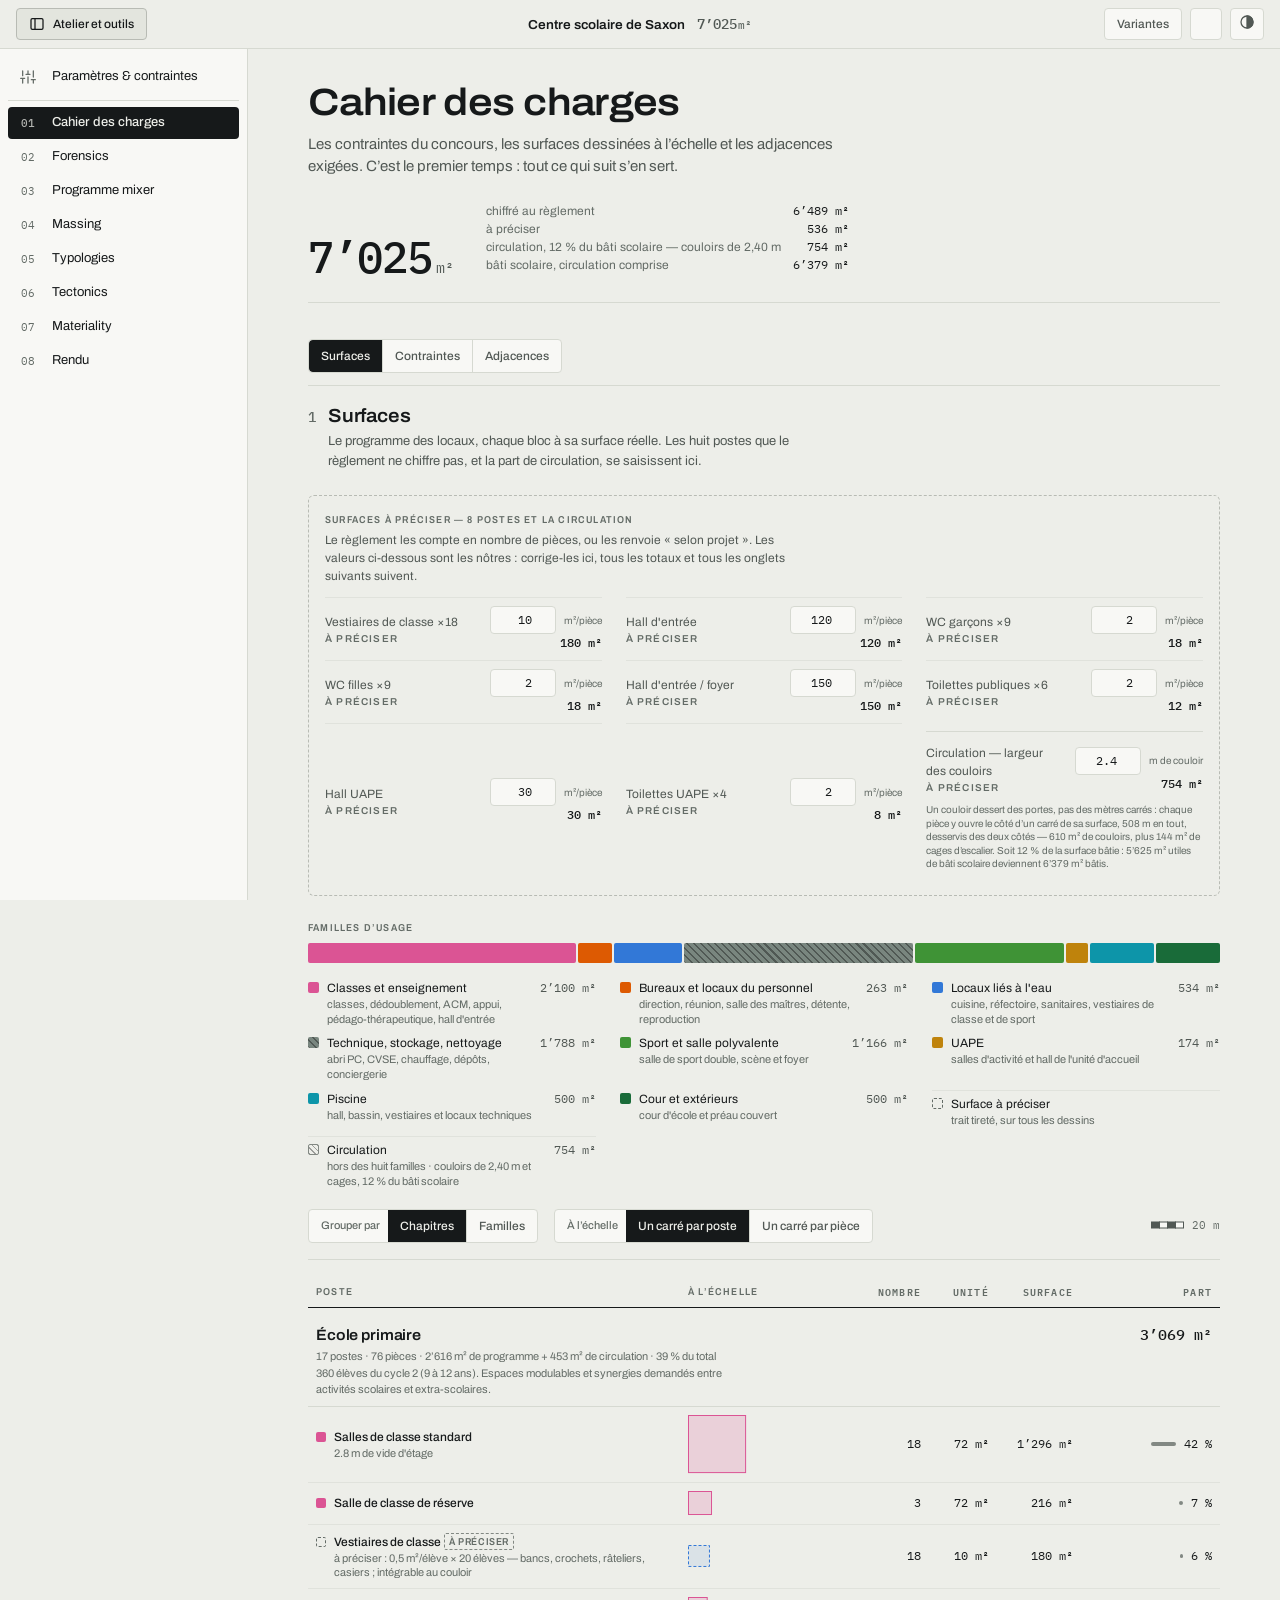
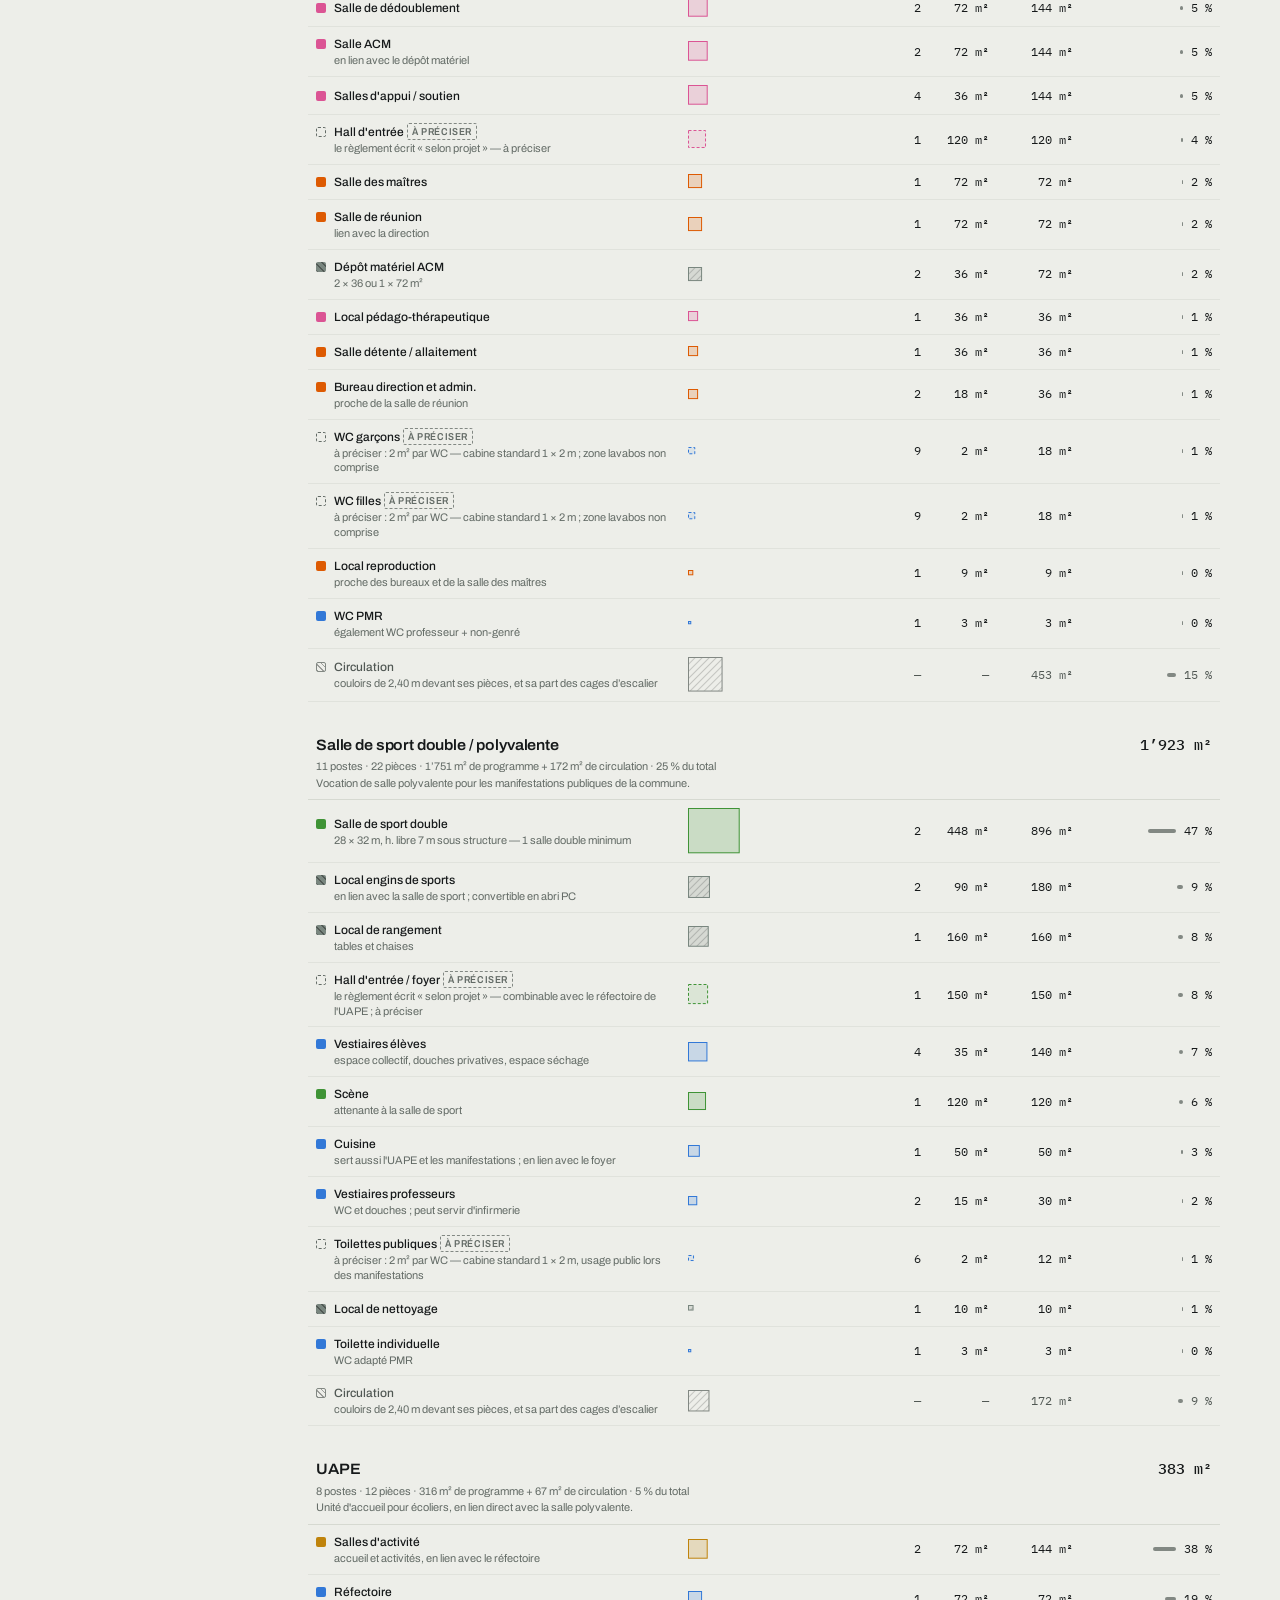
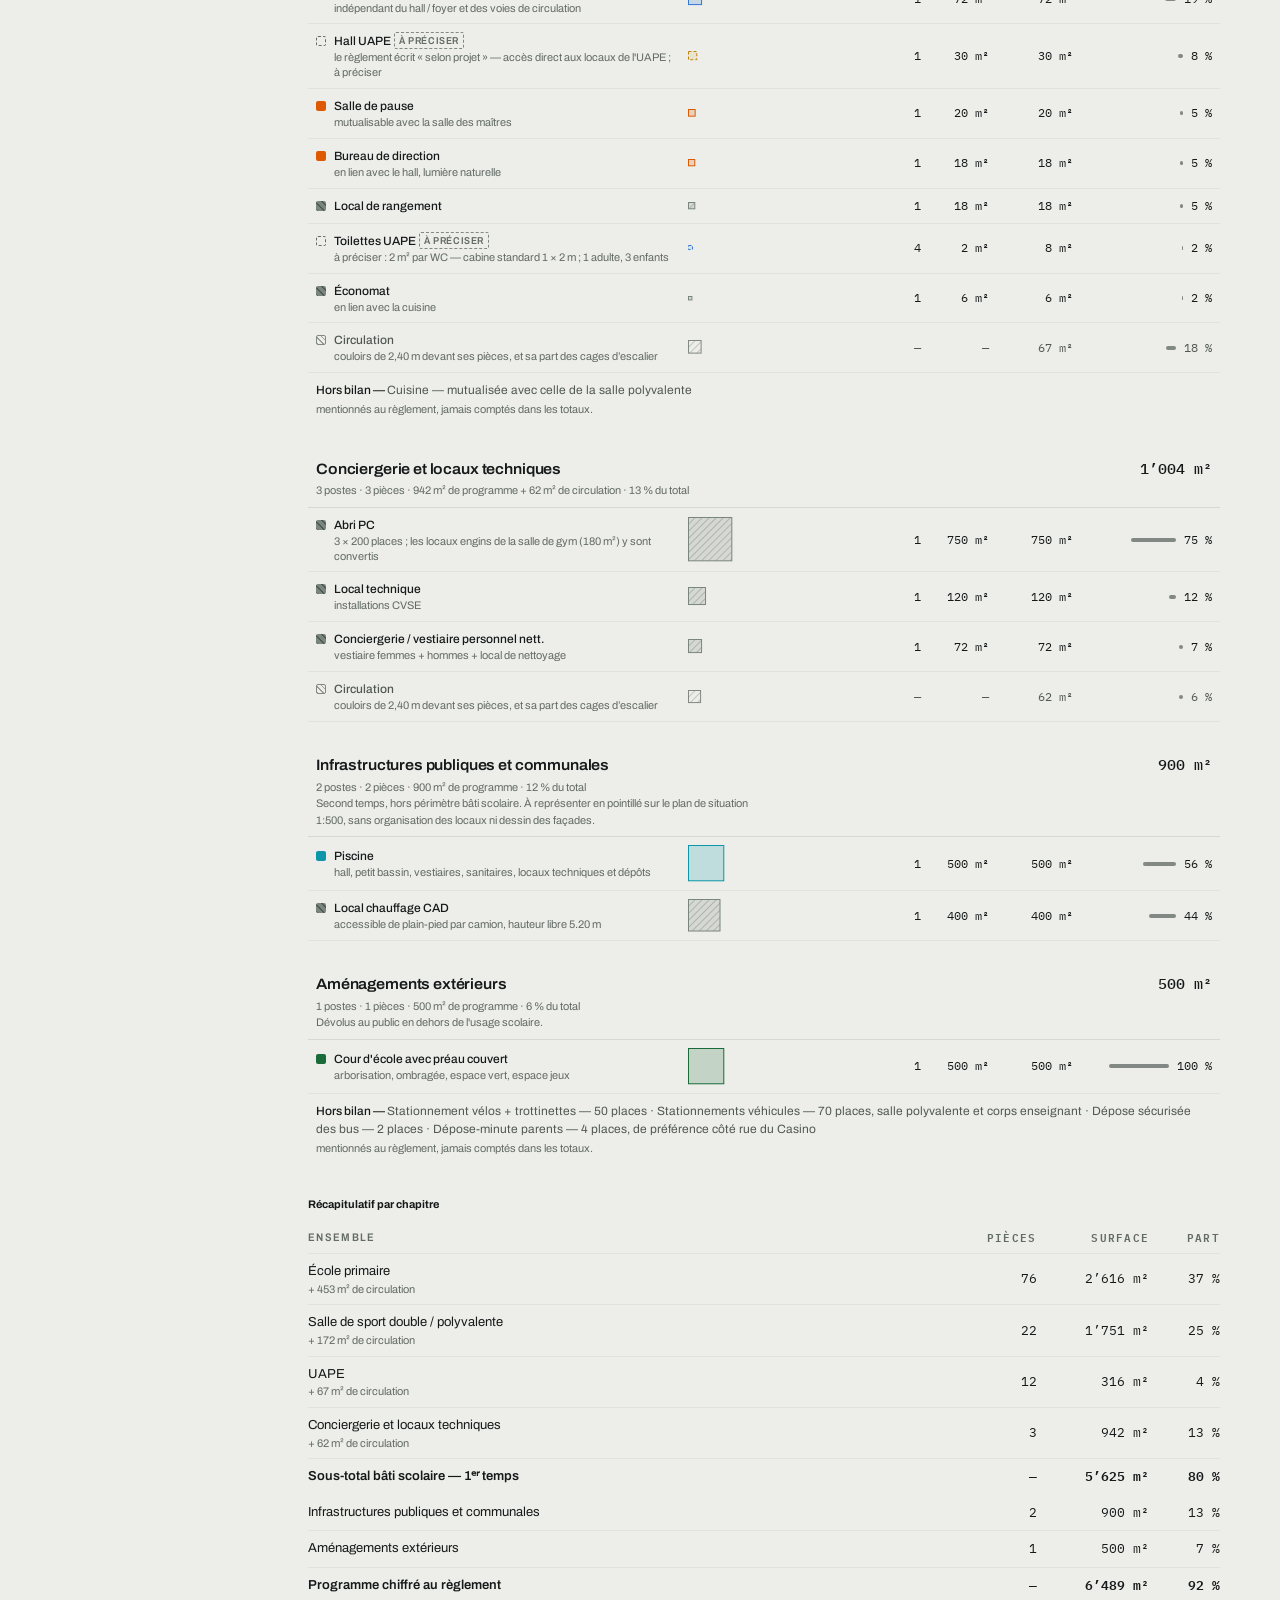
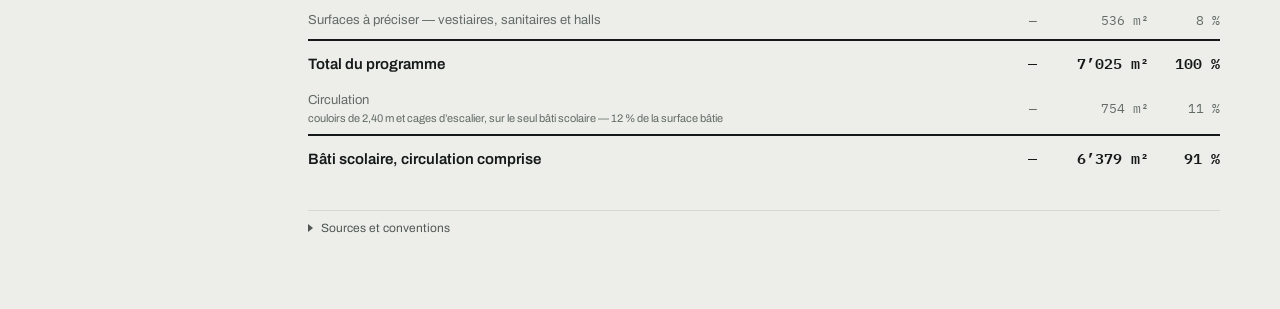
==== commit 24c4b7ec: "Paramètres & contraintes : tout ce qui influe sur une variante, en lignes Critère, valeur, importanc" ====
--- a/index.html
+++ b/index.html
@@ -16,6 +16,7 @@
 <link rel="stylesheet" href="styles/massing.css">
 <link rel="stylesheet" href="styles/doctrine.css">
 <link rel="stylesheet" href="styles/variantes.css">
+<link rel="stylesheet" href="styles/parametres.css">
 </head>
 <body>
 <a class="skip" href="#panels">Aller au contenu</a>
--- a/styles/parametres.css
+++ b/styles/parametres.css
@@ -0,0 +1,59 @@
+/* ============================================================================
+   Paramètres & contraintes — des lignes, et rien d'autre.
+   Trois colonnes partout : le critère, sa valeur, son importance. La tête des
+   colonnes est posée une fois, collante ; chaque famille a son titre.
+   Aucune valeur brute : tout vient de `tokens.css`.
+   ========================================================================= */
+.pr__h{border-bottom:1px solid var(--border);padding-bottom:var(--s-5)}
+.pr__h h1{
+  margin:0;font-size:var(--t-xl);font-weight:600;font-variation-settings:"wdth" 112;
+  letter-spacing:-.018em;line-height:var(--lh-tight);
+}
+.pr__lead{margin:var(--s-2) 0 var(--s-4);max-width:66ch;color:var(--soft-foreground);font-size:var(--t-md)}
+.pr__q{
+  inline-size:min(420px,100%);min-block-size:var(--ctl-h);padding:0 var(--s-3);
+  font:inherit;font-size:var(--t-sm);color:var(--foreground);
+  background:var(--card);border:1px solid var(--input);border-radius:var(--radius-md);
+}
+
+.pr-f{margin-top:var(--s-6)}
+.pr-f__h h2{margin:0;font-size:var(--t-lg);font-weight:600;letter-spacing:-.015em}
+.pr-f__h p{margin:var(--s-1) 0 var(--s-3);max-width:72ch;font-size:var(--t-xs);color:var(--muted-foreground)}
+.pr-f__l{border-top:1px solid var(--border)}
+
+.pr-l{
+  display:grid;grid-template-columns:minmax(0,1.3fr) minmax(0,1fr) 7.5rem;
+  align-items:center;gap:var(--s-2) var(--s-4);
+  padding:var(--s-2) 0;border-bottom:1px solid var(--border-soft);
+  font-size:var(--t-sm);
+}
+.pr-l--tete{
+  position:sticky;top:var(--appbar-h,52px);z-index:2;margin-top:var(--s-5);
+  background:var(--background);border-bottom:1px solid var(--border);
+  font-size:var(--t-3xs);font-weight:600;letter-spacing:var(--track-caps);
+  text-transform:uppercase;color:var(--muted-foreground);
+}
+.pr-l__c{display:flex;align-items:flex-start;gap:var(--s-2);min-width:0}
+.pr-l__c input[type="checkbox"]{margin-block-start:3px;accent-color:var(--primary)}
+.pr-l__t{display:flex;flex-direction:column;min-width:0}
+.pr-l__n{color:var(--foreground);line-height:var(--lh-snug)}
+.pr-l__o{font-size:var(--t-2xs);color:var(--muted-foreground);line-height:var(--lh-snug)}
+.pr-l__v{min-width:0;color:var(--soft-foreground);font-size:var(--t-xs);line-height:var(--lh-snug)}
+.pr-l__i{justify-self:start}
+.pr-l.is-modifie .pr-l__n::after{content:" · modifiée";color:var(--warn);font-size:var(--t-2xs)}
+.pr-l.is-inactif .pr-l__n,.pr-l.is-inactif .pr-l__v{opacity:.55}
+
+.pr-nb{display:inline-flex;align-items:center;gap:var(--s-2)}
+.pr-nb input,.pr-sel{
+  min-block-size:var(--tap-min);padding:var(--s-1) var(--s-2);
+  font:inherit;font-size:var(--t-xs);color:var(--foreground);
+  background:var(--card);border:1px solid var(--input);border-radius:var(--radius-md);
+}
+.pr-nb input{inline-size:7em;text-align:right}
+.pr-nb__u{font-size:var(--t-2xs);color:var(--muted-foreground)}
+
+@media (max-width:640px){
+  .pr-l{grid-template-columns:minmax(0,1fr) auto}
+  .pr-l__v{grid-column:1 / -1;grid-row:2}
+  .pr-l--tete span:nth-child(2){display:none}
+}
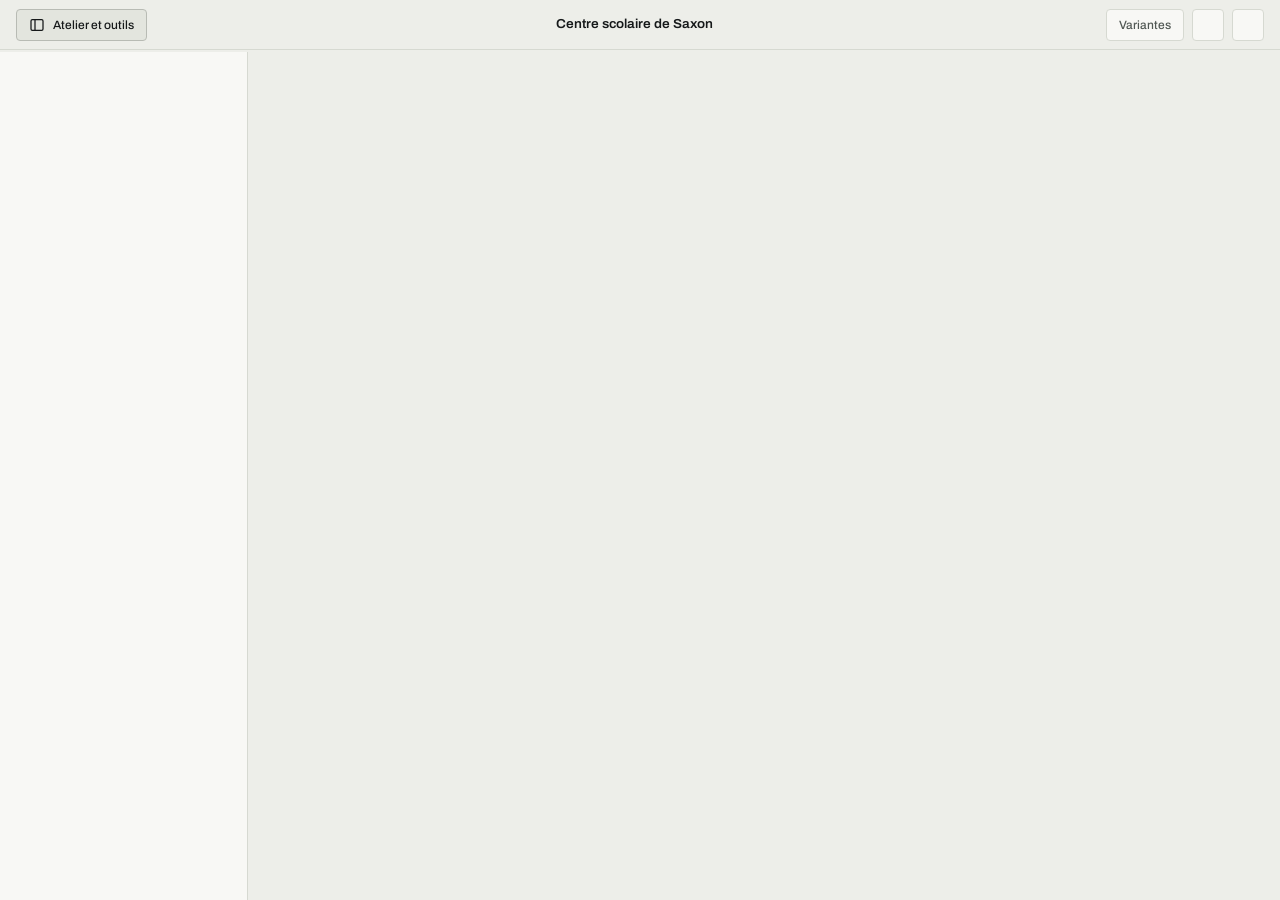
==== commit c95fe992: "Rendu tab: five stage sub-tabs; massing site plan and diagram sheets as vector A2 PDF; diagram in ma" ====
--- a/index.html
+++ b/index.html
@@ -15,8 +15,11 @@
 <link rel="stylesheet" href="styles/mixer.css">
 <link rel="stylesheet" href="styles/massing.css">
 <link rel="stylesheet" href="styles/doctrine.css">
+<link rel="stylesheet" href="styles/juges.css">
+<link rel="stylesheet" href="styles/rendu.css">
 <link rel="stylesheet" href="styles/variantes.css">
 <link rel="stylesheet" href="styles/parametres.css">
+<link rel="stylesheet" href="styles/forensics.css">
 </head>
 <body>
 <a class="skip" href="#panels">Aller au contenu</a>
--- a/styles/tokens.css
+++ b/styles/tokens.css
@@ -270,6 +270,7 @@
                                pas atteindre 3:1 sur un fond clair */
   --f-pis:#0D95A9;          /* piscine */
   --f-ext:#196B39;          /* cour et extérieurs */
+  --papier:#FFFFFF;         /* la feuille d'une planche imprimée : blanche dans tous les modes */
   --fill-op:0.20;           /* opacité des aplats de famille */
   --hatch-ink:rgba(0,0,0,.34);          /* opacité de la hachure du technique */
 
@@ -306,7 +307,9 @@
   /* --- mouvement ---------------------------------------------------------- */
   --dur-1:.09s;
   --dur-2:.18s;
+  --dur-3:.22s;             /* une pastille qui glisse d'une ligne à l'autre */
   --ease:cubic-bezier(.2,0,.2,1);
+  --ease-out:cubic-bezier(.23,1,.32,1);   /* part vite, se pose doucement : ce qui s'ouvre, ce qui glisse */
 
   /* --- trames ------------------------------------------------------------- */
   --z-props:5;              /* panneau de propriétés au-dessus du canevas */
--- a/styles/base.css
+++ b/styles/base.css
@@ -11,6 +11,7 @@
   background:var(--background);
   color:var(--foreground);
   font-family:var(--font-sans);
+  letter-spacing:var(--tracking-normal);   /* l'interlettrage du thème, 0 pour Saxon */
   line-height:var(--lh-base);
   -webkit-font-smoothing:antialiased;
   margin:0;
--- a/styles/appbar.css
+++ b/styles/appbar.css
@@ -54,34 +54,51 @@
   .appbar__mid b{display:none}
 }
 
-/* --- le menu du thème ------------------------------------------------------
-   Une liste déroulante, deux choix : le thème, puis le mode. Un menu de
-   shadcn : une surface `--popover`, des lignes, une coche pour ce qui est pris. */
-.menu{position:relative}
+/* --- le menu déroulant -----------------------------------------------------
+   Celui du thème, et les listes de Paramètres (`views/menu.js`). Un menu de
+   shadcn — une surface `--popover`, des lignes, une coche pour ce qui est
+   pris — qui s'ouvre en pop depuis le coin de son bouton, et sous lequel une
+   pastille glisse de ligne en ligne. `--menu-x` dit de quel côté il s'aligne. */
+.menu{position:relative;--menu-x:right}
 .menu__list{
   position:absolute;inset-block-start:calc(100% + var(--s-1));inset-inline-end:0;z-index:70;
-  min-inline-size:220px;padding:var(--s-1);
-  display:flex;flex-direction:column;
+  min-inline-size:160px;padding:var(--s-1);
+  display:flex;flex-direction:column;gap:1px;
   background:var(--popover);color:var(--popover-foreground);
-  border:1px solid var(--border);border-radius:var(--radius-lg);box-shadow:var(--shadow-lg);
+  border:1px solid var(--border);border-radius:var(--radius-lg);box-shadow:var(--shadow-md);
+  transform-origin:top var(--menu-x);
+  transition:opacity var(--dur-2) var(--ease-out),transform var(--dur-2) var(--ease-out);
+}
+/* Un déroulant qui s'ouvre sous le début de son bouton, et non sous sa fin. */
+.menu--gauche{--menu-x:left}
+.menu--gauche .menu__list{inset-inline:0 auto}
+.menu__list[data-cote="haut"]{inset-block:auto calc(100% + var(--s-1));transform-origin:bottom var(--menu-x)}
+.menu__list[data-etat="ferme"]{opacity:0;transform:scale(.95);transition-duration:var(--dur-1);pointer-events:none}
+.menu__pastille{
+  position:absolute;inset-block-start:0;inset-inline:var(--s-1);
+  border-radius:var(--radius-md);background:var(--accent);
+  opacity:0;pointer-events:none;
+  transition:transform var(--dur-3) var(--ease-out),opacity var(--dur-1) ease;
 }
 .menu__cap{
-  padding:var(--s-2) var(--s-2) var(--s-1);
+  position:relative;padding:var(--s-1) var(--s-2);
   font-size:var(--t-3xs);font-weight:600;letter-spacing:var(--track-caps);
   text-transform:uppercase;color:var(--muted-foreground);
 }
-.menu__sep{block-size:1px;margin:var(--s-1) calc(var(--s-1) * -1);background:var(--border)}
+.menu__sep{position:relative;block-size:1px;margin:var(--s-1) calc(var(--s-1) * -1);background:var(--border)}
+/* Une ligne, un mot : le nom à gauche, la coche à droite. La description d'un
+   choix passe dans l'infobulle — le menu reste serré. */
 .menu__item{
-  appearance:none;display:grid;grid-template-columns:var(--s-4) 1fr;column-gap:var(--s-2);
-  align-items:baseline;text-align:start;
-  padding:var(--s-2);min-block-size:var(--tap-min);
-  font:inherit;font-size:var(--t-xs);color:inherit;
-  background:none;border:0;border-radius:var(--radius-md);cursor:pointer;
-}
-.menu__item::before{content:"";grid-row:1 / span 2}
-.menu__item[aria-checked="true"]::before{content:"✓";font-weight:600}
-.menu__item small{grid-column:2;font-size:var(--t-2xs);color:var(--muted-foreground)}
-.menu__item:hover,.menu__item:focus-visible{background:var(--accent);color:var(--accent-foreground)}
+  appearance:none;position:relative;display:flex;align-items:center;gap:var(--s-2);
+  min-block-size:calc(var(--ctl-h) - var(--s-1));padding:0 var(--s-2);
+  font:inherit;font-size:var(--t-xs);font-weight:500;color:inherit;text-align:start;
+  background:none;border:0;border-radius:var(--radius-md);cursor:pointer;white-space:nowrap;
+}
+.menu__item span{flex:1}
+.menu__item::after{content:"";inline-size:var(--s-3);text-align:end;font-weight:600}
+.menu__item[aria-checked="true"]::after{content:"✓"}
+/* La ligne visée ne s'allume pas : la pastille glisse dessous. */
+.menu__item:focus{outline:none;color:var(--accent-foreground)}
 
 /* --- la barre « Atelier et outils » ----------------------------------------
    Une ligne par onglet, son numéro devant. Elle POUSSE le contenu : le plan et
--- a/styles/massing.css
+++ b/styles/massing.css
@@ -57,8 +57,50 @@
    compare du regard, et l'on voit d'un coup combien il y en a. */
 .mass-partis{ display:flex; flex-wrap:wrap; gap:var(--s-1); }
 .mass-partis .btn{ font-size:var(--t-3xs); padding-inline:var(--s-2); }
-.mass-etages{ display:flex; flex-wrap:wrap; gap:var(--s-1); margin-top:var(--s-2); }
-.mass-etages .btn{ font-size:var(--t-3xs); padding-inline:var(--s-2); }
+/* Les étages montrés : une piste fine, la plage pleine entre deux poignées, un
+   cran par étage et son nom dessous — rien d'autre. Tout glisse par transform :
+   la plage se pose d'un cran à l'autre sans rien remettre en page. La piste et
+   les crans sont rentrés d'une demi-étiquette, pour que « S-sol » et « R+2 »
+   se centrent sur leur cran sans déborder du rail. */
+.mass-plage{ --lo:0; --hi:1; margin-top:var(--s-3); }
+.mass-plage__piste{
+  position:relative; block-size:var(--s-5); margin-inline:var(--s-4);
+  cursor:pointer; touch-action:none;
+}
+.mass-plage__piste::before,.mass-plage__fil{
+  content:""; position:absolute; inset-inline:0; inset-block-start:calc(50% - var(--s-1) / 2);
+  block-size:var(--s-1); border-radius:var(--radius-full); background:var(--muted);
+}
+.mass-plage__fil{
+  background:var(--foreground); transform-origin:left center;
+  transform:translateX(calc(var(--lo) * 100%)) scaleX(calc(var(--hi) - var(--lo)));
+  transition:transform var(--dur-2) var(--ease-out);
+}
+.mass-plage__glis{
+  position:absolute; inset:0; pointer-events:none;
+  transition:transform var(--dur-2) var(--ease-out);
+}
+.mass-plage__glis--bas{ transform:translateX(calc(var(--lo) * 100%)); }
+.mass-plage__glis--haut{ transform:translateX(calc(var(--hi) * 100%)); }
+.mass-plage__poi{
+  position:absolute; inset-inline-start:0; inset-block-start:50%;
+  inline-size:var(--s-4); block-size:var(--s-4); margin:calc(var(--s-4) / -2);
+  box-sizing:border-box; border:2px solid var(--foreground); border-radius:var(--radius-full);
+  background:var(--background); outline:none;
+  transition:transform var(--dur-2) var(--ease-out);
+}
+.mass-plage__piste:hover .mass-plage__poi{ transform:scale(1.08); }
+.mass-plage__poi.is-tenu{ transform:scale(1.2); }
+.mass-plage__poi:focus-visible{ box-shadow:0 0 0 3px color-mix(in srgb, var(--ring) 45%, transparent); }
+.mass-plage__crans{
+  position:relative; block-size:1.5em; margin-inline:var(--s-4);
+  font-size:var(--t-3xs); color:var(--muted-foreground);
+}
+.mass-plage__crans span{
+  position:absolute; inset-inline-start:calc(var(--t) * 100%); transform:translateX(-50%);
+  white-space:nowrap; transition:color var(--dur-1) var(--ease);
+}
+.mass-plage__crans .is-vu{ color:var(--foreground); }
 
 /* Un réglage porte son CHIFFRE : un curseur sans valeur ne se règle pas, il se
    tâtonne. */
--- a/styles/juges.css
+++ b/styles/juges.css
@@ -0,0 +1,72 @@
+/* ============================================================================
+   Massing › Contraintes — deux bacs : règles dures, jugements.
+   La barre de gauche d'une ligne porte la couleur de sa famille de surfaces
+   (`--jg-c`, posé par la vue) ; hachurée, l'entrée regarde tout le projet.
+   Aucune valeur brute : tout vient de `tokens.css`.
+   ========================================================================= */
+.jg__h{border-bottom:1px solid var(--border);padding-bottom:var(--s-5)}
+.jg__eye{margin:0;font-size:var(--t-3xs);font-weight:600;letter-spacing:var(--track-caps);text-transform:uppercase;color:var(--muted-foreground)}
+.jg__h h1{margin:var(--s-2) 0 0;font-size:var(--t-xl);font-weight:600;letter-spacing:-.018em;line-height:var(--lh-tight)}
+.jg__lead{margin:var(--s-2) 0 var(--s-4);max-width:72ch;color:var(--soft-foreground);font-size:var(--t-md)}
+.jg-stats{display:flex;flex-wrap:wrap;gap:var(--s-6)}
+.jg-stats div{display:flex;flex-direction:column}
+.jg-stats b{font-size:var(--t-lg);font-weight:500}
+.jg-stats span{font-size:var(--t-xs);color:var(--muted-foreground)}
+
+.jg-bar-outils{display:flex;flex-wrap:wrap;gap:var(--s-2);align-items:center;padding:var(--s-4) 0;border-bottom:1px solid var(--border)}
+.jg-leg{display:flex;flex-wrap:wrap;gap:var(--s-2) var(--s-5);align-items:center;padding:var(--s-4) 0;border-bottom:1px solid var(--border);font-size:var(--t-xs)}
+.jg-leg__t{font-size:var(--t-3xs);font-weight:600;letter-spacing:var(--track-caps);text-transform:uppercase;color:var(--muted-foreground)}
+.jg-leg__i{display:inline-flex;align-items:center;gap:var(--s-2);color:var(--soft-foreground)}
+.jg-leg__i .mono{color:var(--muted-foreground)}
+.jg-sw{inline-size:12px;block-size:12px;border-radius:3px;background:var(--jg-c)}
+.jg-sw.is-tout,.jg-bar.is-tout{background:none;border:1.5px dashed var(--muted-foreground)}
+
+.jg-cols{display:grid;grid-template-columns:minmax(0,1fr) minmax(0,1.15fr);gap:var(--s-5);margin-top:var(--s-5);align-items:start}
+.jg-bac{background:var(--card);border:1px solid var(--border);border-radius:var(--radius-lg)}
+.jg-bac__h{display:flex;align-items:center;gap:var(--s-3);padding:var(--s-3) var(--s-4);border-bottom:1px solid var(--border)}
+.jg-bac__h::before{content:"";inline-size:28px;block-size:3px;border-radius:2px;background:var(--destructive)}
+.jg-bac--jug .jg-bac__h::before{background:var(--primary)}
+.jg-bac__h h2{margin:0;font-size:var(--t-md);font-weight:600}
+.jg-bac__s{margin-left:auto;font-size:var(--t-xs);color:var(--muted-foreground)}
+
+.jg-cat{border-bottom:1px solid var(--border-soft)}
+.jg-cat__h{display:flex;align-items:center;gap:var(--s-3);padding:var(--s-3) var(--s-4);cursor:pointer;
+  font-size:var(--t-3xs);font-weight:600;letter-spacing:var(--track-caps);text-transform:uppercase}
+.jg-cat__k,.jg-cat__p{font-size:var(--t-xs);font-weight:400;letter-spacing:0;text-transform:none;color:var(--muted-foreground)}
+.jg-cat__h .jg-mv{margin-left:auto}
+
+.jg-l{display:grid;grid-template-columns:4px minmax(0,1fr) auto;gap:var(--s-3);padding:var(--s-3) var(--s-4);border-top:1px solid var(--border-soft)}
+.jg-bar{border-radius:2px;background:var(--jg-c)}
+.jg-l__c{display:flex;flex-direction:column;gap:var(--s-1);min-width:0}
+.jg-l__t{display:flex;align-items:baseline;flex-wrap:wrap;gap:var(--s-2)}
+.jg-l__n{font-size:var(--t-sm);line-height:var(--lh-snug);color:var(--foreground)}
+.jg-l__o{font-size:var(--t-2xs);color:var(--muted-foreground)}
+.jg-l__a{display:flex;flex-direction:column;align-items:flex-end;justify-content:space-between;gap:var(--s-2)}
+.jg-pts{font-size:var(--t-md);font-weight:500}
+.jg-pts.is-nm{color:var(--muted-foreground)}
+.jg-mv{padding:0;border:0;background:none;font:inherit;font-size:var(--t-xs);color:var(--soft-foreground);cursor:pointer;white-space:nowrap;text-transform:none;letter-spacing:0;font-weight:400}
+.jg-mv:hover{color:var(--foreground);text-decoration:underline}
+
+.jg-cur{display:flex;align-items:center;gap:var(--s-3)}
+.jg-cur input{flex:1;min-width:0;accent-color:var(--primary)}
+.jg-cur__v{font-size:var(--t-xs);color:var(--muted-foreground);min-inline-size:3.2em;text-align:right}
+
+.jg-seuils{margin-top:var(--s-6)}
+
+@media (max-width:900px){ .jg-cols{grid-template-columns:minmax(0,1fr)} }
+
+/* l'explication d'une ligne, et « Comment ça marche » */
+.jg-x{font-size:var(--t-xs);color:var(--soft-foreground)}
+.jg-x summary{cursor:pointer;font-size:var(--t-2xs);color:var(--muted-foreground);inline-size:max-content}
+.jg-x summary:hover{color:var(--foreground)}
+.jg-x p,.jg-x ul{margin:var(--s-1) 0 0;line-height:var(--lh-snug);max-width:68ch}
+.jg-x ul{padding-left:var(--s-4)}
+.jg-x b{font-weight:600;color:var(--foreground)}
+.jg-x__l{display:block;color:var(--muted-foreground)}
+.jg-x__e{color:var(--muted-foreground);font-style:italic}
+.jg-how{margin-top:var(--s-4);max-width:80ch;font-size:var(--t-sm);color:var(--soft-foreground)}
+.jg-how ol{margin:var(--s-2) 0 0;padding-left:var(--s-5);line-height:var(--lh-snug)}
+.jg-how li+li{margin-top:var(--s-1)}
+.jg-l__b{display:flex;align-items:center;gap:var(--s-3)}
+.jg-del{display:inline-flex;padding:2px;border:0;background:none;color:var(--muted-foreground);cursor:pointer;border-radius:var(--radius-sm)}
+.jg-del:hover{color:var(--destructive)}
--- a/styles/rendu.css
+++ b/styles/rendu.css
@@ -0,0 +1,20 @@
+/* ============================================================================
+   Rendu — les planches d'une étape : une carte par planche, son aperçu, son
+   fichier. Aucune valeur brute : tout vient de `tokens.css`.
+   ========================================================================= */
+.rd__h{border-bottom:1px solid var(--border);padding-bottom:var(--s-4)}
+.rd__h h1{margin:0;font-size:var(--t-xl);font-weight:600;letter-spacing:-.018em;line-height:var(--lh-tight)}
+.rd__lead{margin:var(--s-2) 0 0;max-width:72ch;color:var(--soft-foreground);font-size:var(--t-md)}
+.rd-grille{display:grid;grid-template-columns:repeat(auto-fit,minmax(min(100%,520px),1fr));gap:var(--s-5);margin-top:var(--s-5)}
+.rd-carte{display:flex;flex-direction:column;gap:var(--s-3);padding:var(--s-4);background:var(--card);border:1px solid var(--border);border-radius:var(--radius-lg)}
+.rd-carte__h{display:flex;align-items:baseline;gap:var(--s-3);flex-wrap:wrap}
+.rd-carte__h h2{margin:0;font-size:var(--t-lg);font-weight:600}
+.rd-carte__s{font-size:var(--t-xs);color:var(--muted-foreground)}
+.rd-carte__d{margin:0;font-size:var(--t-sm);color:var(--soft-foreground);max-width:70ch}
+.rd-carte .btn{align-self:flex-start}
+.rd-apercu{border:1px solid var(--border);background:var(--papier);line-height:0}
+.rd-apercu svg{display:block;inline-size:100%;block-size:auto}
+.rd-attente,.rd-note{margin:0;font-size:var(--t-xs);color:var(--muted-foreground)}
+.rd-note:empty{display:none}
+/* la planche de diagrammes, dans le rail du massing */
+.mass-diag .rd-apercu{cursor:zoom-in}
--- a/styles/variantes.css
+++ b/styles/variantes.css
@@ -36,8 +36,14 @@
 .vp__cnt{flex:1;font-size:var(--t-2xs);color:var(--muted-foreground)}
 .vp__body{
   flex:1;min-height:0;overflow:auto;
-  padding:var(--s-4);display:flex;flex-direction:column;gap:var(--s-3);
-}
+  padding:var(--s-4);display:flex;flex-direction:column;gap:var(--s-5);
+}
+/* Rien ne rétrécit dans le corps : c'est LUI qui défile. Sans cela, les onglets
+   de groupe — un conteneur en `overflow-x:auto`, donc de hauteur minimale nulle
+   — s'écrasaient dès que la liste des variantes remplissait le panneau. */
+.vp__body>*,.vp-sec>*{flex:none}
+.vp-sec{display:flex;flex-direction:column;gap:var(--s-3)}
+.vp-enreg{gap:var(--s-2)}
 
 .vp-note{margin:0;font-size:var(--t-2xs);color:var(--muted-foreground);line-height:var(--lh-snug)}
 .vp-note.is-bad{color:var(--destructive)}
@@ -60,7 +66,9 @@
 }
 .vp-av.is-moi{background:var(--primary)}
 
-/* ---------- enregistrer ---------- */
+/* ---------- enregistrer ----------
+   Le champ du nom et le « + » sont les deux moitiés d'un même bouton : on
+   nomme, puis on pose. */
 .vp-save{
   flex:none;display:flex;align-items:center;justify-content:center;gap:var(--s-2);
   min-block-size:var(--s-7);padding:var(--s-3);cursor:pointer;
@@ -70,6 +78,23 @@
 .vp-save:hover{border-color:var(--muted-foreground);background:var(--card)}
 .vp-save:disabled{opacity:.55;cursor:default}
 .vp-save__p{font-size:var(--t-md);line-height:1}
+.vp-save--nom{padding:0;cursor:default;align-items:stretch;overflow:hidden}
+.vp-save--nom:hover{background:transparent}
+.vp-save--nom:focus-within{border-color:var(--ring);border-style:solid}
+.vp-save__nom{
+  flex:1;min-width:0;padding:0 var(--s-3);
+  font:inherit;font-size:var(--t-sm);color:var(--foreground);
+  background:transparent;border:0;
+}
+.vp-save__nom:focus-visible{outline:none}
+.vp-save__nom::placeholder{color:var(--muted-foreground)}
+.vp-save__plus{
+  flex:none;inline-size:var(--s-7);display:flex;align-items:center;justify-content:center;
+  color:var(--primary-foreground);background:var(--primary);border:0;cursor:pointer;
+  border-inline-start:1.5px dashed var(--border-strong);
+}
+.vp-save__plus:hover{opacity:.88}
+.vp-save__plus:disabled,.vp-save__nom:disabled{opacity:.55;cursor:default}
 
 /* ---------- l'avertissement avant de charger ---------- */
 .vp-alerte{
@@ -85,27 +110,28 @@
    variantes remplissaient le panneau, et comparer demandait de défiler. La
    miniature tient dans un CARRÉ à gauche ; le nom et la note, qui sont ce
    qu'on lit en premier, prennent la largeur. */
-.vp-liste{display:flex;flex-direction:column;gap:var(--s-2)}
+.vp-liste{display:flex;flex-direction:column;gap:var(--s-3)}
 .vc{
-  display:flex;gap:var(--s-3);align-items:stretch;
+  position:relative;display:flex;gap:var(--s-3);align-items:stretch;
   padding:var(--s-2);border-radius:var(--radius-lg);
   background:var(--card);border:1px solid var(--border);
 }
 .vc.is-perime{border-style:dashed}
+/* La nouvelle : cernée, et soulignée d'un trait sous la carte — le temps de
+   la retrouver. */
+.vc.is-new{border-color:var(--ring);box-shadow:0 0 0 1px var(--ring)}
+.vc.is-new::after{
+  content:"";position:absolute;inset-inline:var(--s-4);inset-block-end:calc(var(--s-2) * -1 + 1px);
+  block-size:2px;border-radius:var(--radius-full);background:var(--ring);
+}
 .vc__vig{
-  position:relative;flex:none;inline-size:var(--s-8);block-size:var(--s-8);
+  position:relative;flex:none;inline-size:104px;block-size:104px;
   border-radius:var(--radius-sm);border:1px solid var(--border-soft);
   background:var(--background);overflow:hidden;
 }
 .vc__vig svg{inline-size:100%;block-size:100%;display:block}
-.vc__perime{
-  position:absolute;inset-block-start:2px;inset-inline-start:2px;
-  inline-size:var(--s-4);block-size:var(--s-4);
-  display:flex;align-items:center;justify-content:center;
-  font-size:var(--t-3xs);font-weight:700;color:var(--on-fill);
-  background:var(--warn-fill);border-radius:var(--radius-full);
-}
-.vc__d{flex:1;min-width:0;display:flex;flex-direction:column;gap:var(--s-2)}
+/* La colonne fait la hauteur de la miniature : les gestes se calent sur son bas. */
+.vc__d{flex:1;min-width:0;min-block-size:104px;display:flex;flex-direction:column;gap:var(--s-1)}
 .vc__t{display:flex;align-items:baseline;gap:var(--s-3)}
 .vc__nom{
   flex:1;min-width:0;margin:0;
@@ -114,14 +140,118 @@
 }
 .vc__note{flex:none;font-size:var(--t-num-md);font-weight:500;line-height:1;color:var(--soft-foreground)}
 .vc__note.is-haut{color:var(--ok)}
-.vc__a{display:flex;gap:var(--s-2)}
+.vc__note.is-bas{color:var(--destructive)}
+.vc__meta{
+  margin:0;display:flex;align-items:center;gap:var(--s-2);min-width:0;
+  font-size:var(--t-2xs);color:var(--muted-foreground);
+}
+.vc__qui{overflow:hidden;text-overflow:ellipsis;white-space:nowrap}
+.vc__tags{display:flex;flex-wrap:wrap;gap:var(--s-1)}
+.vc-tag{
+  padding:0 var(--s-2);line-height:1.6;
+  font-size:var(--t-3xs);font-weight:600;letter-spacing:.03em;color:var(--soft-foreground);
+  border:1px solid var(--border);border-radius:var(--radius-full);
+}
+.vc-tag--new{color:var(--on-fill);background:var(--focus-fill);border-color:var(--focus-fill)}
+.vc-tag--perime{color:var(--on-fill);background:var(--warn-fill);border-color:var(--warn-fill)}
+.vc__a{display:flex;gap:var(--s-2);margin-block-start:auto}
 .vc__load{flex:1}
 .vc__info{flex:none}
-.vc__meta{
-  margin:0;display:flex;align-items:center;gap:var(--s-2);
-  font-size:var(--t-2xs);color:var(--muted-foreground);
-  overflow:hidden;text-overflow:ellipsis;white-space:nowrap;
-}
+.vc__sup{flex:none;color:var(--muted-foreground)}
+.vc__sup:hover,.vc__sup.is-arme{color:var(--destructive);border-color:var(--destructive)}
+
+/* ---------- la mèche ----------
+   Deux faces empilées, qui passent l'une à l'autre en fondu flou, et un
+   contour SVG dont le trait recule le long du bord : un seul tiret de la
+   longueur du tour, décalé de 0 à -tour (variantes.js). */
+.meche{
+  position:relative;
+  transition:color var(--dur-1) var(--ease),border-color var(--dur-1) var(--ease),transform var(--dur-2) var(--ease);
+}
+.meche.is-arme{border-color:var(--border)}
+.meche:active:not(:disabled){transform:scale(.97)}
+.meche__faces{display:inline-grid}
+.meche__f{
+  grid-area:1/1;display:inline-flex;align-items:center;justify-content:center;gap:var(--s-2);
+  transition:opacity var(--dur-2) ease,filter var(--dur-2) ease,visibility 0s;
+}
+.meche__f--arme,.meche.is-arme .meche__f{
+  opacity:0;filter:blur(2px);visibility:hidden;transition-delay:0s,0s,var(--dur-2);
+}
+.meche.is-arme .meche__f--arme{opacity:1;filter:none;visibility:visible;transition-delay:0s}
+/* la flèche d'annulation arrive en tournant */
+.meche__f--arme .ic{transform:rotate(-70deg);transition:transform var(--dur-2) var(--ease)}
+.meche.is-arme .meche__f--arme .ic{transform:none}
+.meche__rim{
+  position:absolute;top:-1px;left:-1px;width:calc(100% + 2px);height:calc(100% + 2px);
+  overflow:visible;pointer-events:none;opacity:0;
+  filter:drop-shadow(0 0 3px color-mix(in srgb,var(--destructive) 60%,transparent));
+  transition:opacity var(--dur-2) ease;
+}
+.meche.is-arme .meche__rim{opacity:1}
+.meche__rim rect{
+  x:.75px;y:.75px;width:calc(100% - 1.5px);height:calc(100% - 1.5px);
+  rx:calc(var(--radius-md) - .75px);
+  fill:none;stroke:var(--destructive);stroke-width:1.5px;stroke-linecap:round;
+}
+
+/* ---------- trier, filtrer, chercher, Reload ---------- */
+.vp-barre{
+  display:flex;align-items:center;gap:var(--s-2);
+  position:sticky;inset-block-start:calc(var(--s-4) * -1);z-index:3;
+  margin-inline:calc(var(--s-4) * -1);padding:var(--s-2) var(--s-4);
+  background:var(--background);border-block-end:1px solid var(--border-soft);
+}
+.vp-barre__g{flex:1;min-width:0;display:flex;align-items:center;gap:var(--s-1)}
+.vp-outil{padding-inline:var(--s-2);min-inline-size:var(--ctl-h);gap:var(--s-1)}
+.vp-outil.is-actif{color:var(--foreground);background:var(--accent);border-color:var(--border-strong)}
+.vp-outil[aria-expanded="true"]{border-color:var(--ring)}
+.vp-outil__r{max-inline-size:14ch;overflow:hidden;text-overflow:ellipsis;font-size:var(--t-2xs)}
+.vp-reload{flex:none}
+.vp-cherche{
+  flex:1;min-width:0;display:flex;align-items:center;gap:var(--s-2);
+  min-block-size:var(--ctl-h);padding-inline:var(--s-2);color:var(--muted-foreground);
+  background:var(--card);border:1px solid var(--ring);border-radius:var(--radius-md);
+}
+.vp-cherche input{
+  flex:1;min-width:0;font:inherit;font-size:var(--t-xs);color:var(--foreground);
+  background:transparent;border:0;
+}
+.vp-cherche input:focus-visible{outline:none}
+
+.vp-pop{
+  position:absolute;z-index:5;inset-inline:var(--s-4);inset-block-start:calc(100% + var(--s-1));
+  max-block-size:min(70vh,560px);overflow:auto;
+  display:flex;flex-direction:column;gap:var(--s-2);padding:var(--s-3);
+  background:var(--popover);color:var(--popover-foreground);
+  border:1px solid var(--border);border-radius:var(--radius-lg);box-shadow:var(--shadow-md);
+}
+/* Il s'ouvre en pop, comme le déroulant — à l'ouverture seulement : chaque
+   réglage le repeint, et il ne doit pas rejaillir à chaque clic. */
+.vp-pop.is-neuf{transform-origin:top left;animation:vp-pop var(--dur-2) var(--ease-out)}
+@keyframes vp-pop{from{opacity:0;transform:scale(.95)}}
+.vp-pop h4{
+  margin:var(--s-1) 0 0;font-size:var(--t-3xs);font-weight:600;
+  letter-spacing:var(--track-caps);text-transform:uppercase;color:var(--muted-foreground);
+}
+.vp-pop h4:first-child{margin-block-start:0}
+.vp-pop__note{display:flex;gap:var(--s-3)}
+.vp-pop__note label{display:flex;align-items:center;gap:var(--s-2);font-size:var(--t-xs);color:var(--soft-foreground)}
+.vp-pop__note input{
+  inline-size:6ch;min-block-size:var(--tap-min);padding:0 var(--s-2);
+  font:inherit;font-size:var(--t-xs);color:var(--foreground);
+  background:var(--card);border:1px solid var(--input);border-radius:var(--radius-md);
+}
+.vp-seg{align-self:flex-start;max-inline-size:100%}
+.vp-seg .btn{min-block-size:var(--tap-min);font-size:var(--t-2xs);padding-inline:var(--s-2)}
+.vp-pils{display:flex;flex-wrap:wrap;gap:var(--s-1)}
+.vp-pil{
+  padding:var(--s-1) var(--s-3);cursor:pointer;
+  font:inherit;font-size:var(--t-2xs);color:var(--soft-foreground);
+  background:transparent;border:1px solid var(--border);border-radius:var(--radius-full);
+}
+.vp-pil[aria-pressed="true"]{color:var(--primary-foreground);background:var(--primary);border-color:var(--primary)}
+.vp-pop .vp-lien{align-self:flex-start;margin-block-start:var(--s-1)}
 
 /* la miniature : le périmètre du relevé, les corps de la variante */
 .vp-per{fill:var(--card);stroke:var(--site-perimetre);stroke-width:1.3;stroke-linejoin:round}
@@ -320,18 +450,6 @@
    L'étiquette sur la carte, le filtre, le suivi dans le panneau, le formulaire
    dans le modal. Mêmes pilules que les onglets de groupe : c'est le même geste,
    choisir ce qu'on regarde. */
-.vc__tag{
-  align-self:flex-start;padding:1px var(--s-2);
-  font-size:var(--t-2xs);color:var(--soft-foreground);
-  border:1px solid var(--border);border-radius:var(--radius-full);
-}
-.vp-filtre{display:flex;flex-wrap:wrap;gap:var(--s-1)}
-.vp-filtre__b{
-  padding:var(--s-1) var(--s-3);cursor:pointer;
-  font:inherit;font-size:var(--t-2xs);color:var(--soft-foreground);
-  background:transparent;border:1px solid var(--border);border-radius:var(--radius-full);
-}
-.vp-filtre__b.is-on{color:var(--foreground);font-weight:600;background:var(--accent);border-color:var(--border-strong)}
 .vp-rech{
   display:flex;flex-direction:column;gap:var(--s-2);padding:var(--s-3);
   background:var(--card);border:1px solid var(--border);border-radius:var(--radius-lg);
--- a/styles/parametres.css
+++ b/styles/parametres.css
@@ -50,6 +50,23 @@
   background:var(--card);border:1px solid var(--input);border-radius:var(--radius-md);
 }
 .pr-nb input{inline-size:7em;text-align:right}
+
+/* La liste déroulante : un bouton qui dit le choix pris, son chevron qui se
+   retourne à l'ouverture, et le menu de `appbar.css` aligné à gauche. */
+.menu--choix{display:inline-block}
+.menu--choix .menu__list{min-inline-size:max(100%,160px)}
+.menu--choix .pr-sel{
+  display:inline-flex;align-items:center;gap:var(--s-1);cursor:pointer;
+  padding-inline:var(--s-2) var(--s-1);margin-inline-start:calc(var(--s-2) * -1);font-weight:500;
+  background:none;border-color:transparent;
+  transition:background-color var(--dur-1) var(--ease),transform var(--dur-2) var(--ease-out);
+}
+.menu--choix .pr-sel:hover,.menu--choix .pr-sel[aria-expanded="true"]{background:var(--accent)}
+.pr-sel:active{transform:scale(.97)}
+.pr-sel .ic--chevron{color:var(--muted-foreground);transition:transform var(--dur-2) var(--ease-out)}
+.pr-sel[aria-expanded="true"] .ic--chevron{transform:rotate(180deg)}
+.pr-sel__v.is-neuf{animation:pr-neuf var(--dur-2) ease}
+@keyframes pr-neuf{from{opacity:.6;filter:blur(2px)}}
 .pr-nb__u{font-size:var(--t-2xs);color:var(--muted-foreground)}
 
 @media (max-width:640px){
--- a/styles/forensics.css
+++ b/styles/forensics.css
@@ -0,0 +1,107 @@
+/* ============================================================================
+   02 Forensics — la toile du moodboard.
+   Aucune valeur brute : tout vient de `tokens.css`. Seules la position et la
+   taille des cartes, et la transformation de la vue, sont posées en ligne par
+   le JS : ce sont des géométries, pas des choix de style.
+   ========================================================================= */
+.fx{
+  position:relative;display:flex;flex-direction:column;
+  block-size:calc(100dvh - var(--appbar-h,52px) - var(--s-4) - var(--s-5));
+  min-block-size:420px;
+}
+.fx__barre{
+  position:absolute;z-index:3;inset-block-start:var(--s-3);inset-inline-start:var(--s-3);
+  display:flex;flex-wrap:wrap;align-items:center;gap:var(--s-2);
+  padding:var(--s-1);border-radius:var(--radius-lg);
+  background:var(--popover);border:1px solid var(--border);box-shadow:var(--shadow-md);
+}
+.fx__g{box-shadow:none}
+.fx__zoom{min-inline-size:4.5em;font-size:var(--t-2xs)}
+.fx__tout{gap:var(--s-1)}
+
+.fx__toile{
+  position:relative;flex:1;min-block-size:0;overflow:hidden;
+  border:1px solid var(--border);border-radius:var(--radius-lg);
+  background-color:var(--card);
+  background-image:radial-gradient(circle,var(--border-strong) 1px,transparent 1.2px);
+  cursor:default;touch-action:none;
+}
+.fx__toile:focus-visible{outline-offset:-2px}
+.fx__toile.is-pan,.fx__toile.is-main,.fx__toile[data-outil="main"]{cursor:grab}
+.fx__toile.is-pan{cursor:grabbing}
+.fx__toile[data-outil="note"],.fx__toile[data-outil="lien"],.fx__toile[data-outil="fleche"]{cursor:crosshair}
+.fx__toile.is-depot{box-shadow:inset 0 0 0 2px var(--ring)}
+.fx__monde{position:absolute;inset-block-start:0;inset-inline-start:0;transform-origin:0 0}
+/* Les flèches passent PAR-DESSUS les cartes : une flèche entre deux cartes
+   qui se chevauchent doit rester visible. Seule leur zone de clic capte le
+   pointeur. */
+.fx__fleches{position:absolute;z-index:2147483000;inset-block-start:0;inset-inline-start:0;inline-size:1px;block-size:1px;overflow:visible;pointer-events:none}
+.fx__fleches marker path{fill:var(--soft-foreground)}
+.fx-fl__l{fill:none;stroke:var(--soft-foreground);stroke-width:2}
+.fx-fl__hit{fill:none;stroke:transparent;stroke-width:14;pointer-events:stroke;cursor:pointer}
+.fx-fl.is-sel .fx-fl__l{stroke:var(--ring);stroke-width:2.5}
+
+.fx__vide{
+  position:absolute;inset:0;display:flex;flex-direction:column;align-items:center;justify-content:center;
+  gap:var(--s-1);padding:var(--s-6);text-align:center;pointer-events:none;
+  font-size:var(--t-sm);color:var(--muted-foreground);
+}
+.fx__vide b{color:var(--foreground);font-weight:600}
+.fx__msg{
+  position:absolute;z-index:3;inset-block-end:var(--s-3);inset-inline-start:50%;transform:translateX(-50%);
+  margin:0;padding:var(--s-2) var(--s-3);border-radius:var(--radius-md);
+  font-size:var(--t-xs);color:var(--primary-foreground);background:var(--primary);box-shadow:var(--shadow-md);
+}
+.fx__msg.is-bad{background:var(--danger-fill);color:var(--on-fill)}
+
+/* --- les cartes --- */
+.fx-it{
+  position:absolute;display:flex;flex-direction:column;
+  border-radius:var(--radius-md);background:var(--card);
+  border:1px solid var(--border);box-shadow:var(--shadow-sm);
+  cursor:move;user-select:none;
+}
+.fx__toile[data-outil="fleche"] .fx-it{cursor:crosshair}
+.fx-it.is-sel{border-color:var(--ring);box-shadow:0 0 0 2px var(--ring),var(--shadow-md)}
+.fx-it.is-source{box-shadow:0 0 0 2px var(--ring);border-style:dashed}
+.fx-it__poignee{
+  position:absolute;inset-block-end:-5px;inset-inline-end:-5px;inline-size:12px;block-size:12px;
+  border-radius:var(--radius-sm);background:var(--card);border:1.5px solid var(--ring);
+  cursor:nwse-resize;opacity:0;
+}
+.fx-it.is-sel .fx-it__poignee,.fx-it:hover .fx-it__poignee{opacity:1}
+
+.fx-note{background:color-mix(in oklab,var(--f-uap) 16%,var(--card));padding:var(--s-3)}
+.fx-note__t{flex:1;overflow:hidden;font-size:var(--t-sm);line-height:var(--lh-snug);white-space:pre-wrap;overflow-wrap:anywhere}
+.fx-note__ta{
+  flex:1;resize:none;font:inherit;font-size:var(--t-sm);line-height:var(--lh-snug);
+  color:var(--foreground);background:transparent;border:0;padding:0;
+}
+.fx-note__ta:focus-visible{outline:none}
+.fx-vide{color:var(--muted-foreground);font-style:italic}
+
+.fx-link{padding:var(--s-3);gap:var(--s-1);overflow:hidden}
+.fx-lien__t{font-size:var(--t-sm);font-weight:600;line-height:var(--lh-snug);overflow:hidden;text-overflow:ellipsis;white-space:nowrap}
+.fx-lien__d{font-size:var(--t-2xs);color:var(--muted-foreground);overflow:hidden;text-overflow:ellipsis;white-space:nowrap}
+.fx-lien__a{
+  margin-block-start:auto;align-self:flex-start;display:inline-flex;align-items:center;gap:var(--s-1);
+  font-size:var(--t-2xs);color:var(--ring);text-decoration:none;cursor:pointer;
+}
+.fx-lien__a:hover{text-decoration:underline}
+.fx-form{display:flex;flex-direction:column;gap:var(--s-1)}
+.fx-form input,.fx-img__leg{
+  inline-size:100%;min-block-size:var(--tap-min);padding:0 var(--s-2);
+  font:inherit;font-size:var(--t-xs);color:var(--foreground);
+  background:var(--card);border:1px solid var(--input);border-radius:var(--radius-sm);
+}
+
+.fx-image{padding:0;overflow:hidden;background:var(--muted)}
+.fx-image img{flex:1;min-block-size:0;inline-size:100%;object-fit:cover;display:block;pointer-events:none}
+.fx-image span.fx-img__leg,.fx-image input.fx-img__leg{
+  flex:none;border:0;border-radius:0;border-block-start:1px solid var(--border);
+  display:block;padding:var(--s-1) var(--s-2);min-block-size:0;
+  font-size:var(--t-2xs);color:var(--soft-foreground);background:var(--card);
+  overflow:hidden;text-overflow:ellipsis;white-space:nowrap;
+}
+
+.fx-hors .btn{margin-block-start:var(--s-4)}
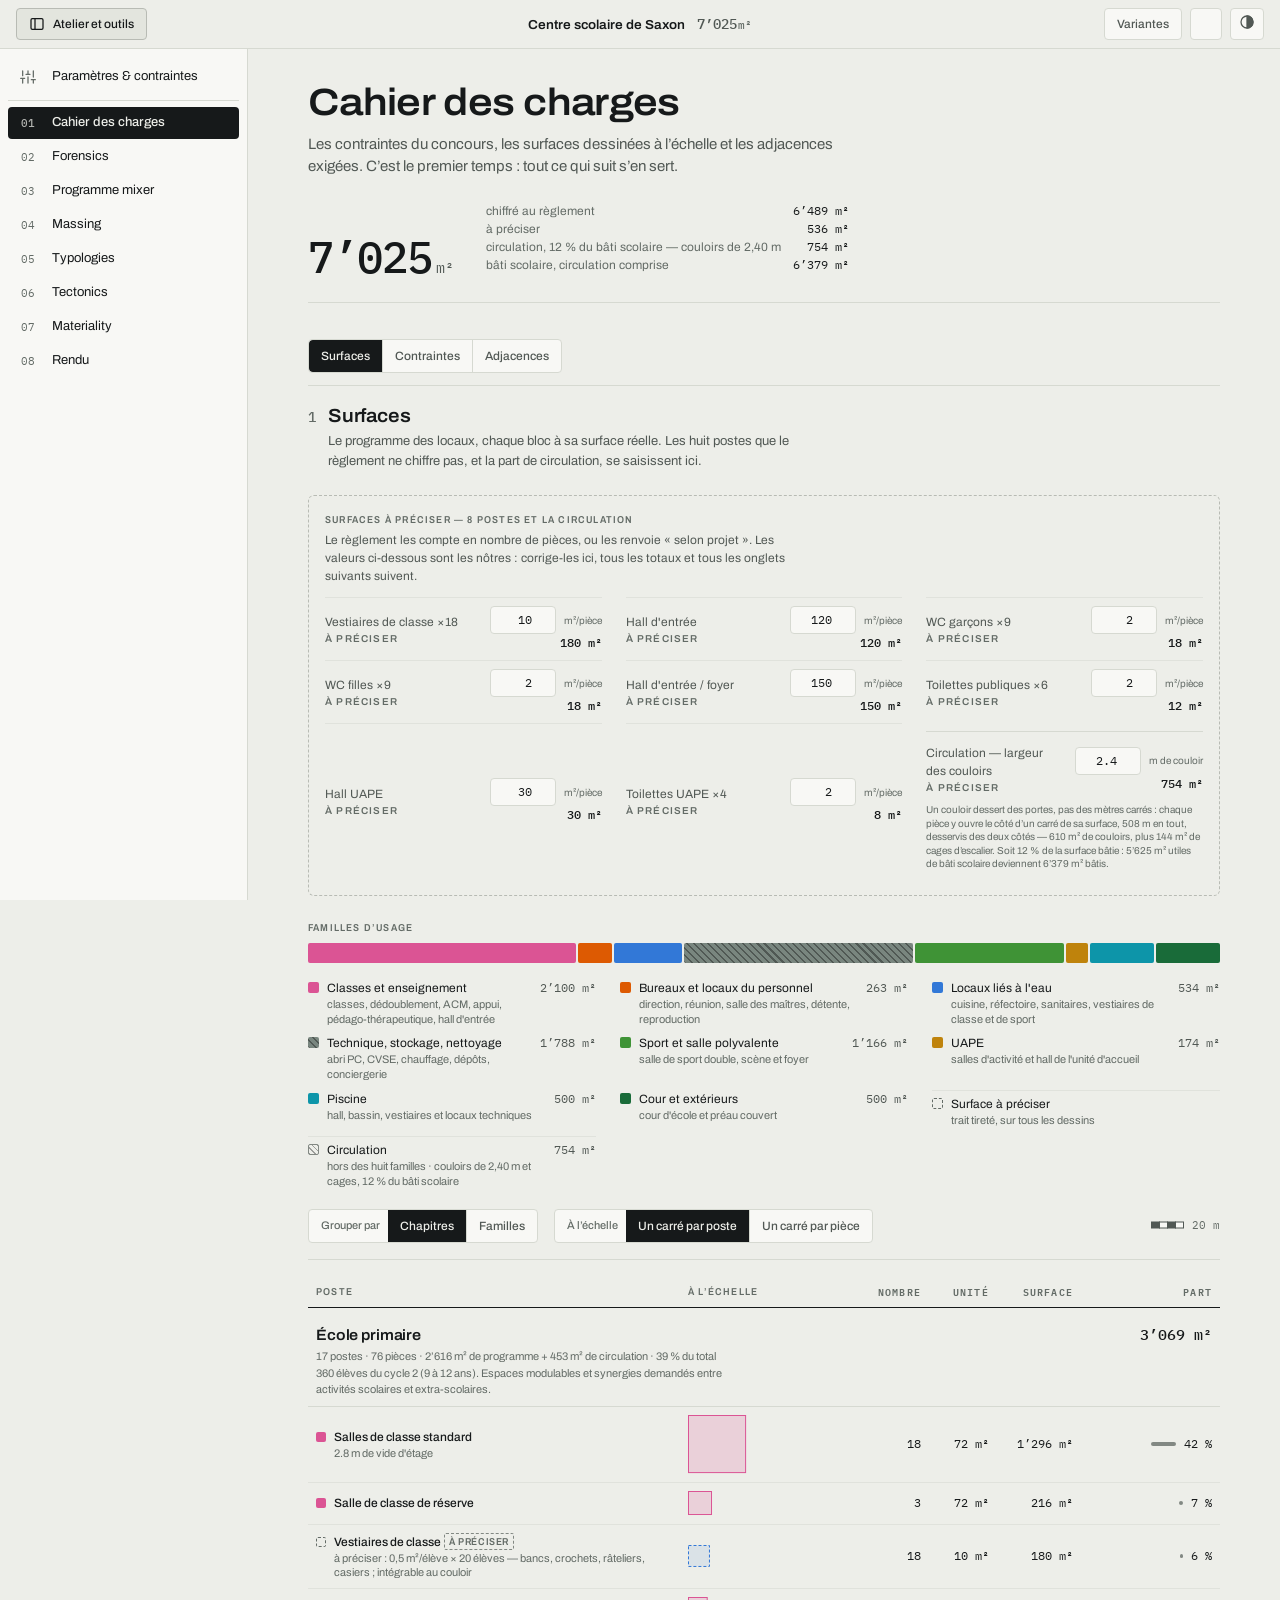
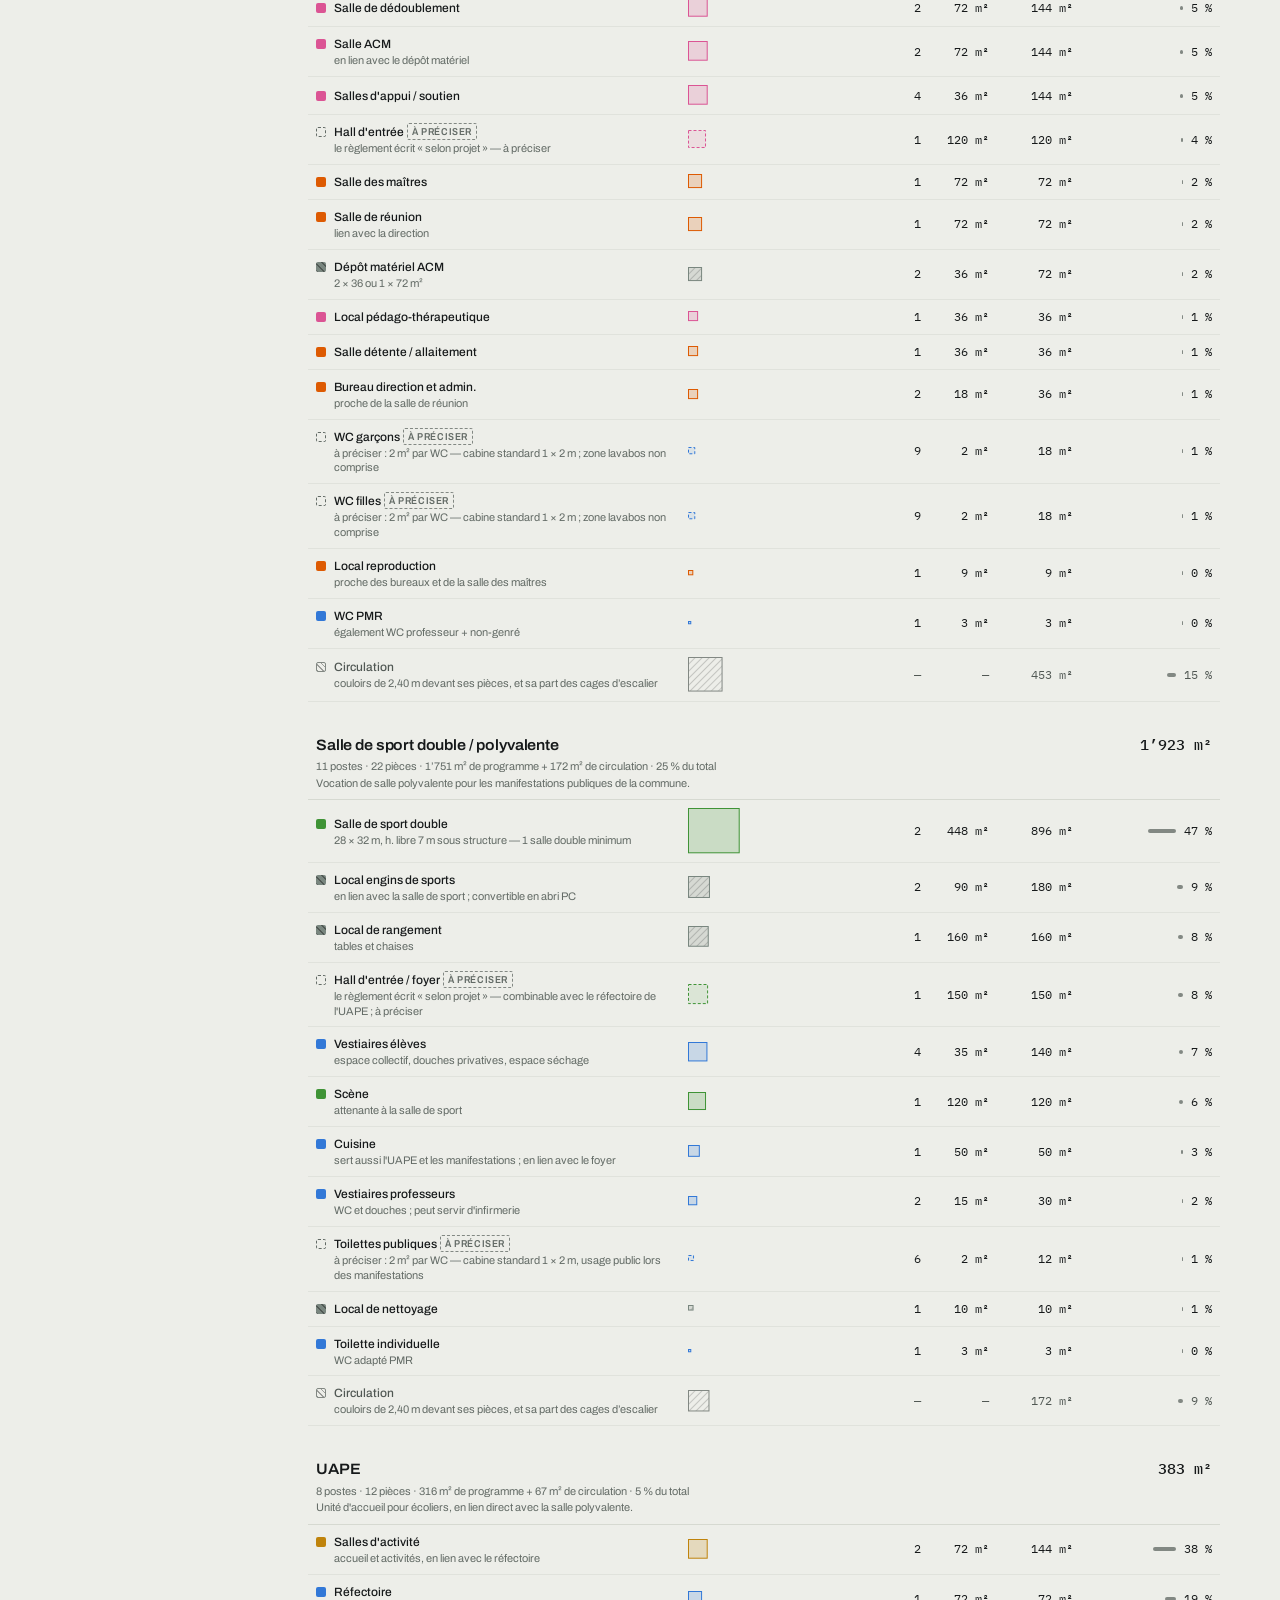
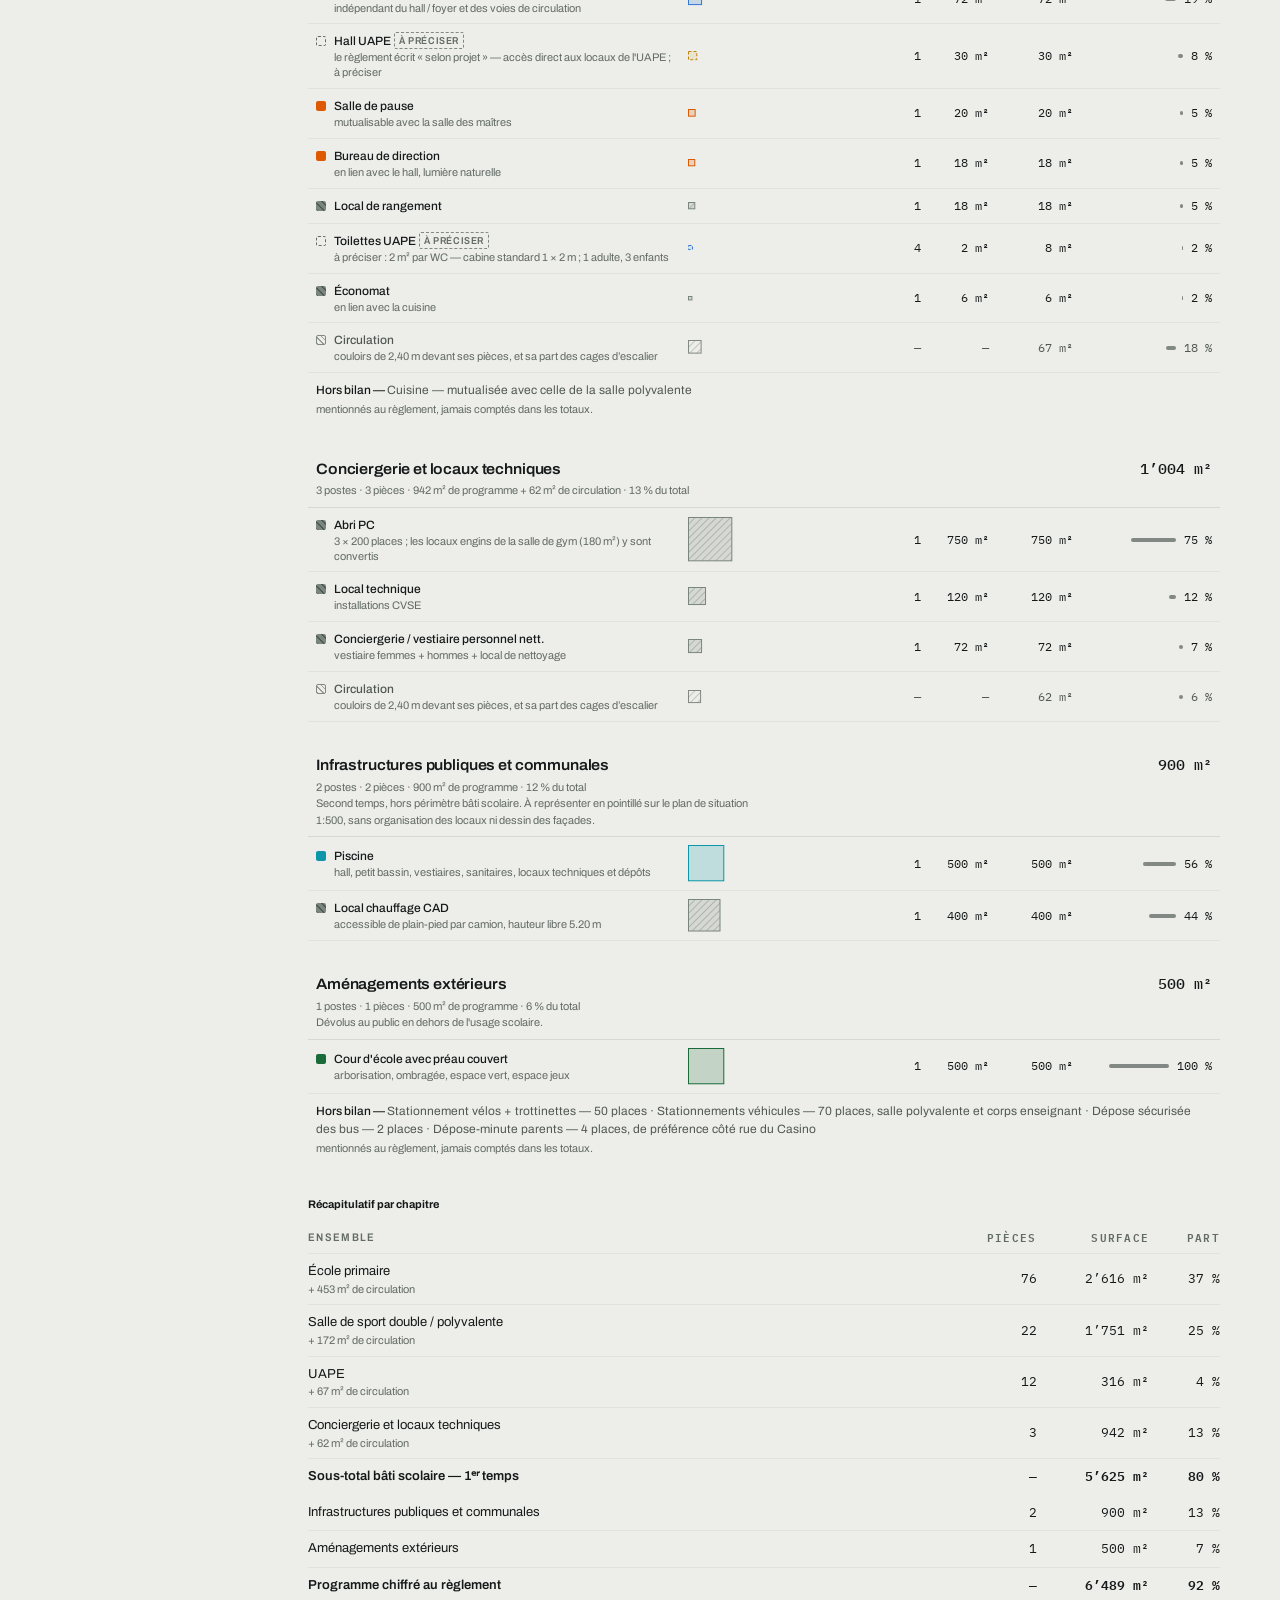
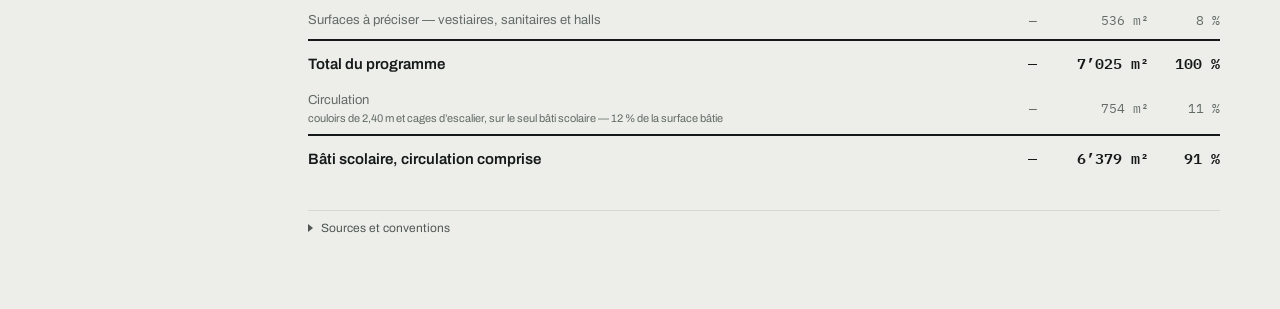
==== commit 3ee6f8c7: "Parameters: two engines — the search guides by orientation, the judgement scores the building - Ever" ====
--- a/index.html
+++ b/index.html
@@ -14,8 +14,6 @@
 <link rel="stylesheet" href="styles/schema.css">
 <link rel="stylesheet" href="styles/mixer.css">
 <link rel="stylesheet" href="styles/massing.css">
-<link rel="stylesheet" href="styles/doctrine.css">
-<link rel="stylesheet" href="styles/juges.css">
 <link rel="stylesheet" href="styles/rendu.css">
 <link rel="stylesheet" href="styles/variantes.css">
 <link rel="stylesheet" href="styles/parametres.css">
--- a/styles/tokens.css
+++ b/styles/tokens.css
@@ -243,6 +243,18 @@
   --focus-fill:#3077CD;
   --on-fill:#FFFFFF;
 
+  /* --- les tags de force (`data/lignes.js — TAGS`) -------------------------
+     Du rouge au vert : ce qui influe forcément, ce qui influe peut-être, ce
+     qui n'influe pas. Des aplats qui portent leur propre fond, comme les
+     pastilles d'état : une valeur sert les deux modes et tous les thèmes. Le
+     texte dessus passe 4.5:1 — clair sur le rouge et le vert franc, sombre sur
+     l'orange, le jaune et le vert clair, où un blanc ne tiendrait pas. */
+  --tag-intangible:#C0392B;   --tag-intangible-on:#FFFFFF;
+  --tag-impose:#E07A1F;       --tag-impose-on:#2A1500;
+  --tag-prioritaire:#E9C236;  --tag-prioritaire-on:#2B2200;
+  --tag-souhaite:#9FCF72;     --tag-souhaite-on:#11280A;
+  --tag-indicatif:#2C7A47;    --tag-indicatif-on:#FFFFFF;
+
   /* --- couches du fond de plan du site ------------------------------------
      Elles emprutaient des tokens de famille d'usage : le vert « sport » servait
      à tracer une emprise et le gris « technique » le bâti existant, d'où trois
--- a/styles/massing.css
+++ b/styles/massing.css
@@ -263,3 +263,13 @@
 .mass-score__n{ font-size:var(--t-lg); color:var(--ok); }
 .mass-score__n.is-bas{ color:var(--destructive); }
 .mass-score span{ font-size:var(--t-2xs); color:var(--soft-foreground); }
+
+/* --- les leviers du massing : le dé du mixer, et la valeur quand elle est figée */
+.mass-lev{ list-style:none; margin:0 0 var(--s-2); padding:0; display:flex; flex-direction:column; gap:var(--s-1); }
+.mass-lev li{ display:flex; align-items:center; gap:var(--s-2); flex-wrap:wrap; }
+.mass-lev__n{ flex:1; min-width:9em; font-size:var(--t-xs); color:var(--soft-foreground); }
+.mass-lev__s{
+  min-block-size:var(--tap-min); padding:0 var(--s-2); font:inherit; font-size:var(--t-xs);
+  color:var(--foreground); background:var(--card); border:1px solid var(--input); border-radius:var(--radius-md);
+}
+input.mass-lev__s{ inline-size:5.5em; text-align:right; }
--- a/styles/variantes.css
+++ b/styles/variantes.css
@@ -471,3 +471,17 @@
 .vm-rang{margin:var(--s-3) 0 var(--s-1)}
 .vm-c.is-off{opacity:.55}
 .vm-c .chip{flex:none;inline-size:6.5em;text-align:center}
+
+/* --- la note par axes du jugement (`views/note.js`) ------------------------ */
+.vm-axe{ border-top:1px solid var(--border-soft); }
+.vm-axe__h{
+  display:grid; grid-template-columns:minmax(0,1.6fr) minmax(60px,1fr) 3.5rem; align-items:center;
+  gap:var(--s-3); padding:var(--s-2) 0; cursor:pointer; list-style:none; font-size:var(--t-xs);
+}
+.vm-axe__h::-webkit-details-marker{ display:none; }
+.vm-axe__n{ color:var(--foreground); }
+.vm-axe__h b{ text-align:right; font-weight:500; color:var(--soft-foreground); }
+.vm-axe[open] .vm-axe__h{ color:var(--primary); }
+.vm-main{ flex:none; }
+.vm-main .btn{ min-inline-size:var(--tap-min); padding:0 var(--s-1); }
+.vc__note.is-vieux{ font-style:italic; opacity:.7; }
--- a/styles/parametres.css
+++ b/styles/parametres.css
@@ -1,55 +1,110 @@
 /* ============================================================================
    Paramètres & contraintes — des lignes, et rien d'autre.
-   Trois colonnes partout : le critère, sa valeur, son importance. La tête des
-   colonnes est posée une fois, collante ; chaque famille a son titre.
-   Aucune valeur brute : tout vient de `tokens.css`.
+   Quatre colonnes partout : la ligne et ses niveaux de classement, sa valeur,
+   sa force (le tag, le poids, le dé), ce qu'elle dit de l'écran. La tête des
+   colonnes est posée une fois, collante ; chaque rôle a sa section. Le détail
+   d'une ligne se déplie. Aucune valeur brute : tout vient de `tokens.css`.
    ========================================================================= */
-.pr__h{border-bottom:1px solid var(--border);padding-bottom:var(--s-5)}
+.pr__h{border-bottom:1px solid var(--border);padding-bottom:var(--s-4)}
 .pr__h h1{
   margin:0;font-size:var(--t-xl);font-weight:600;font-variation-settings:"wdth" 112;
   letter-spacing:-.018em;line-height:var(--lh-tight);
 }
-.pr__lead{margin:var(--s-2) 0 var(--s-4);max-width:66ch;color:var(--soft-foreground);font-size:var(--t-md)}
+.pr--volet .pr__h h1{font-size:var(--t-lg)}
+.pr__lead{margin:var(--s-2) 0 var(--s-3);max-width:70ch;color:var(--soft-foreground);font-size:var(--t-md)}
 .pr__q{
-  inline-size:min(420px,100%);min-block-size:var(--ctl-h);padding:0 var(--s-3);
+  inline-size:min(320px,100%);min-block-size:var(--ctl-h);padding:0 var(--s-3);
   font:inherit;font-size:var(--t-sm);color:var(--foreground);
   background:var(--card);border:1px solid var(--input);border-radius:var(--radius-md);
 }
+.pr-rejouer{display:flex;gap:var(--s-2);flex-wrap:wrap;margin-block-end:var(--s-3)}
+.pr-outils{
+  display:flex;flex-wrap:wrap;gap:var(--s-2) var(--s-3);align-items:center;
+  padding:var(--s-3) 0;border-bottom:1px solid var(--border-soft);
+}
+.pr-note{margin:var(--s-2) 0;max-width:72ch;font-size:var(--t-2xs);color:var(--muted-foreground);line-height:var(--lh-snug)}
 
+/* --- les tags : une pastille par force, du rouge au vert ----------------- */
+.chip.tag{letter-spacing:.02em}
+.tag--intangible{background:var(--tag-intangible);color:var(--tag-intangible-on)}
+.tag--impose{background:var(--tag-impose);color:var(--tag-impose-on)}
+.tag--prioritaire{background:var(--tag-prioritaire);color:var(--tag-prioritaire-on)}
+.tag--souhaite{background:var(--tag-souhaite);color:var(--tag-souhaite-on)}
+.tag--indicatif{background:var(--tag-indicatif);color:var(--tag-indicatif-on)}
+/* le tag qui se change : le bouton du déroulant porte la couleur */
+.pr-sel.tag{
+  font-size:var(--t-3xs);font-weight:600;border:0;border-radius:var(--radius-sm);
+  min-block-size:var(--tap-min);padding:0 var(--s-1) 0 var(--s-2);
+}
+.menu--choix .pr-sel.tag,.menu--choix .pr-sel.tag:hover,
+.menu--choix .pr-sel.tag[aria-expanded="true"]{background:var(--c);color:var(--c-on);margin-inline-start:0}
+.menu--choix .pr-sel.tag:hover{filter:brightness(1.06)}
+.pr-sel.tag--intangible{--c:var(--tag-intangible);--c-on:var(--tag-intangible-on)}
+.pr-sel.tag--impose{--c:var(--tag-impose);--c-on:var(--tag-impose-on)}
+.pr-sel.tag--prioritaire{--c:var(--tag-prioritaire);--c-on:var(--tag-prioritaire-on)}
+.pr-sel.tag--souhaite{--c:var(--tag-souhaite);--c-on:var(--tag-souhaite-on)}
+.pr-sel.tag--indicatif{--c:var(--tag-indicatif);--c-on:var(--tag-indicatif-on)}
+.pr-sel.tag .ic--chevron{color:inherit;opacity:.7}
+.pr-tags{display:grid;grid-template-columns:repeat(auto-fill,minmax(220px,1fr));gap:var(--s-2) var(--s-4);margin:0}
+.pr-tags__i{display:flex;align-items:baseline;gap:var(--s-2);font-size:var(--t-2xs);color:var(--muted-foreground);line-height:var(--lh-snug)}
+.pr-tags__i .chip{flex:none}
+
+/* --- les sections, une par rôle ------------------------------------------ */
 .pr-f{margin-top:var(--s-6)}
 .pr-f__h h2{margin:0;font-size:var(--t-lg);font-weight:600;letter-spacing:-.015em}
 .pr-f__h p{margin:var(--s-1) 0 var(--s-3);max-width:72ch;font-size:var(--t-xs);color:var(--muted-foreground)}
 .pr-f__l{border-top:1px solid var(--border)}
 
-.pr-l{
-  display:grid;grid-template-columns:minmax(0,1.3fr) minmax(0,1fr) 7.5rem;
-  align-items:center;gap:var(--s-2) var(--s-4);
-  padding:var(--s-2) 0;border-bottom:1px solid var(--border-soft);
-  font-size:var(--t-sm);
+/* --- une ligne ------------------------------------------------------------ */
+.pr-l{border-bottom:1px solid var(--border-soft);font-size:var(--t-sm)}
+.pr-l__s,.pr-l--tete{
+  display:grid;grid-template-columns:minmax(0,1.5fr) minmax(0,1.1fr) 8.5rem 7.5rem;
+  align-items:center;gap:var(--s-2) var(--s-4);padding:var(--s-2) 0;
 }
+.pr-l__s{list-style:none;cursor:pointer}
+.pr-l__s::-webkit-details-marker{display:none}
+.pr-l__s:hover .pr-l__n{color:var(--primary)}
 .pr-l--tete{
-  position:sticky;top:var(--appbar-h,52px);z-index:2;margin-top:var(--s-5);
+  position:sticky;top:var(--appbar-h,52px);z-index:2;margin-top:var(--s-4);
   background:var(--background);border-bottom:1px solid var(--border);
   font-size:var(--t-3xs);font-weight:600;letter-spacing:var(--track-caps);
   text-transform:uppercase;color:var(--muted-foreground);
 }
 .pr-l__c{display:flex;align-items:flex-start;gap:var(--s-2);min-width:0}
-.pr-l__c input[type="checkbox"]{margin-block-start:3px;accent-color:var(--primary)}
-.pr-l__t{display:flex;flex-direction:column;min-width:0}
-.pr-l__n{color:var(--foreground);line-height:var(--lh-snug)}
-.pr-l__o{font-size:var(--t-2xs);color:var(--muted-foreground);line-height:var(--lh-snug)}
+.pr-on{margin-block-start:3px;accent-color:var(--primary);flex:none}
+.pr-l__t{display:flex;flex-direction:column;gap:2px;min-width:0}
+.pr-l__n{color:var(--foreground);line-height:var(--lh-snug);transition:color var(--dur-1) var(--ease)}
+/* les niveaux de classement : le rôle, l'onglet, la source, qui règle */
+.pr-l__m{display:flex;flex-wrap:wrap;gap:0 var(--s-2);font-size:var(--t-2xs);color:var(--muted-foreground);line-height:var(--lh-snug)}
+.pr-l__m>span+span::before{content:"· ";color:var(--faint-foreground)}
+.pr-role{font-weight:600;font-size:var(--t-3xs);letter-spacing:var(--track-caps);text-transform:uppercase;color:var(--soft-foreground)}
+.pr-qui{font-style:italic}
 .pr-l__v{min-width:0;color:var(--soft-foreground);font-size:var(--t-xs);line-height:var(--lh-snug)}
-.pr-l__i{justify-self:start}
+.pr-l__f,.pr-l__e{justify-self:start;min-width:0}
+.pr-vide{color:var(--faint-foreground)}
+.pr-eff{font-size:var(--t-2xs);color:var(--soft-foreground)}
+.pr-l.is-inactif .pr-l__n,.pr-l.is-inactif .pr-l__v{opacity:.55}
 .pr-l.is-modifie .pr-l__n::after{content:" · modifiée";color:var(--warn);font-size:var(--t-2xs)}
-.pr-l.is-inactif .pr-l__n,.pr-l.is-inactif .pr-l__v{opacity:.55}
+.pr-l__b{padding:0 0 var(--s-3) var(--s-5);max-width:80ch}
+.pr-l__b p{margin:var(--s-1) 0;font-size:var(--t-xs);color:var(--soft-foreground);line-height:var(--lh-base)}
+.pr-l__w{color:var(--foreground)}
+.pr-l__lu{font-size:var(--t-2xs);color:var(--muted-foreground)}
 
-.pr-nb{display:inline-flex;align-items:center;gap:var(--s-2)}
+/* --- les champs --------------------------------------------------------------- */
+.pr-val{display:inline-flex;align-items:center;gap:var(--s-1);flex-wrap:wrap}
+.pr-val2{display:inline-flex;flex-direction:column;gap:var(--s-1)}
+.pr-nb{display:inline-flex;align-items:center}
 .pr-nb input,.pr-sel{
   min-block-size:var(--tap-min);padding:var(--s-1) var(--s-2);
   font:inherit;font-size:var(--t-xs);color:var(--foreground);
   background:var(--card);border:1px solid var(--input);border-radius:var(--radius-md);
 }
-.pr-nb input{inline-size:7em;text-align:right}
+.pr-nb input{inline-size:6.5em;text-align:right}
+.pr-nb__u{font-size:var(--t-2xs);color:var(--muted-foreground)}
+.pr-def{font-size:var(--t-2xs);color:var(--warn)}
+.pr-fn{display:flex;flex-wrap:wrap;align-items:center;gap:var(--s-2) var(--s-3);margin-block-start:var(--s-2)}
+.pr-fn__t{font-size:var(--t-2xs);color:var(--muted-foreground);flex-basis:100%}
+.pr-fn__c{display:inline-flex;align-items:center;gap:var(--s-1);font-size:var(--t-2xs);color:var(--muted-foreground)}
 
 /* La liste déroulante : un bouton qui dit le choix pris, son chevron qui se
    retourne à l'ouverture, et le menu de `appbar.css` aligné à gauche. */
@@ -67,10 +122,41 @@
 .pr-sel[aria-expanded="true"] .ic--chevron{transform:rotate(180deg)}
 .pr-sel__v.is-neuf{animation:pr-neuf var(--dur-2) ease}
 @keyframes pr-neuf{from{opacity:.6;filter:blur(2px)}}
-.pr-nb__u{font-size:var(--t-2xs);color:var(--muted-foreground)}
 
-@media (max-width:640px){
-  .pr-l{grid-template-columns:minmax(0,1fr) auto}
+/* --- le jugement : les axes, puis les sous-axes et leurs critères ------------ */
+.pr-axes{padding:var(--s-3) 0;border-bottom:1px solid var(--border)}
+.pr-axes__h{display:flex;align-items:baseline;gap:var(--s-3);flex-wrap:wrap;margin-block-end:var(--s-3)}
+.pr-axes__n{font-size:var(--t-num-lg);font-weight:500;line-height:1;color:var(--ok)}
+.pr-axes__h span{font-size:var(--t-xs);color:var(--soft-foreground)}
+.pr-axe{
+  display:grid;grid-template-columns:minmax(0,1.6fr) auto minmax(80px,1fr) 3.5rem;
+  align-items:center;gap:var(--s-2) var(--s-3);padding:var(--s-1) 0;font-size:var(--t-xs);
+}
+.pr-axe__n{color:var(--foreground)}
+.pr-axe__b,.vm-bar{display:block;block-size:6px;border-radius:var(--radius-full);background:var(--border-soft);overflow:hidden}
+.pr-axe__b i,.vm-bar i{display:block;block-size:100%;background:var(--primary);border-radius:inherit}
+.pr-axe__s{text-align:right;color:var(--soft-foreground)}
+.pr-sous{
+  display:flex;flex-wrap:wrap;align-items:center;gap:var(--s-2) var(--s-3);
+  margin-top:var(--s-4);padding-bottom:var(--s-1);border-bottom:1px solid var(--border);
+  font-size:var(--t-xs);
+}
+.pr-sous b{font-weight:600}
+.pr-sous__s{margin-inline-start:auto;font-size:var(--t-2xs);color:var(--muted-foreground)}
+
+/* --- les piles du mixer, au volet ------------------------------------------ */
+.pr-piles{margin-top:var(--s-4)}
+.pr-piles__t{border-collapse:collapse;font-size:var(--t-xs);inline-size:100%;max-inline-size:640px}
+.pr-piles__t th{text-align:left;font-weight:600;font-size:var(--t-3xs);letter-spacing:var(--track-caps);
+  text-transform:uppercase;color:var(--muted-foreground);padding:var(--s-1) var(--s-2) var(--s-1) 0}
+.pr-piles__t td{padding:var(--s-1) var(--s-2) var(--s-1) 0;border-top:1px solid var(--border-soft);color:var(--soft-foreground)}
+
+@media (max-width:760px){
+  .pr-l__s{grid-template-columns:minmax(0,1fr) auto}
   .pr-l__v{grid-column:1 / -1;grid-row:2}
-  .pr-l--tete span:nth-child(2){display:none}
+  .pr-l__e{grid-column:1 / -1;grid-row:3}
+  .pr-l--tete{display:none}
+  .pr-l__b{padding-inline-start:0}
+  .pr-axe{grid-template-columns:minmax(0,1fr) auto}
+  .pr-axe__b{grid-column:1 / -1}
 }
